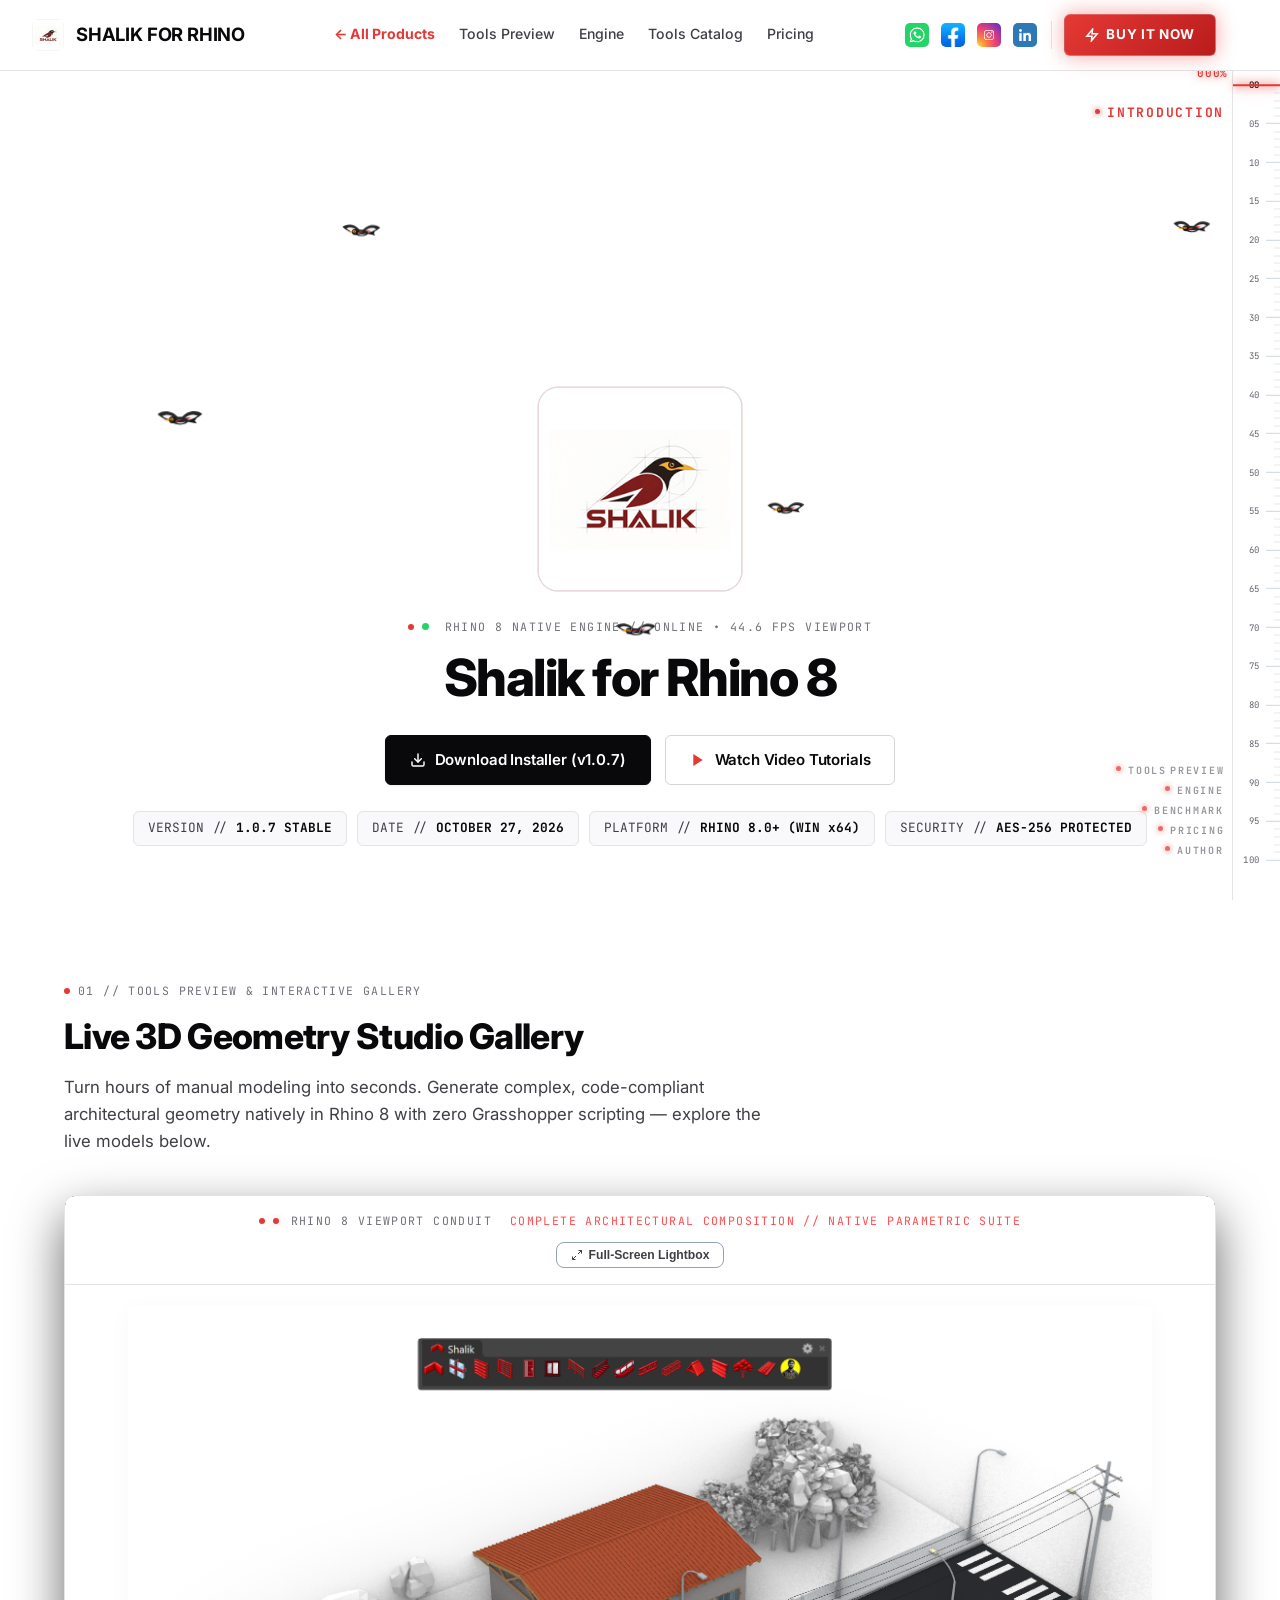
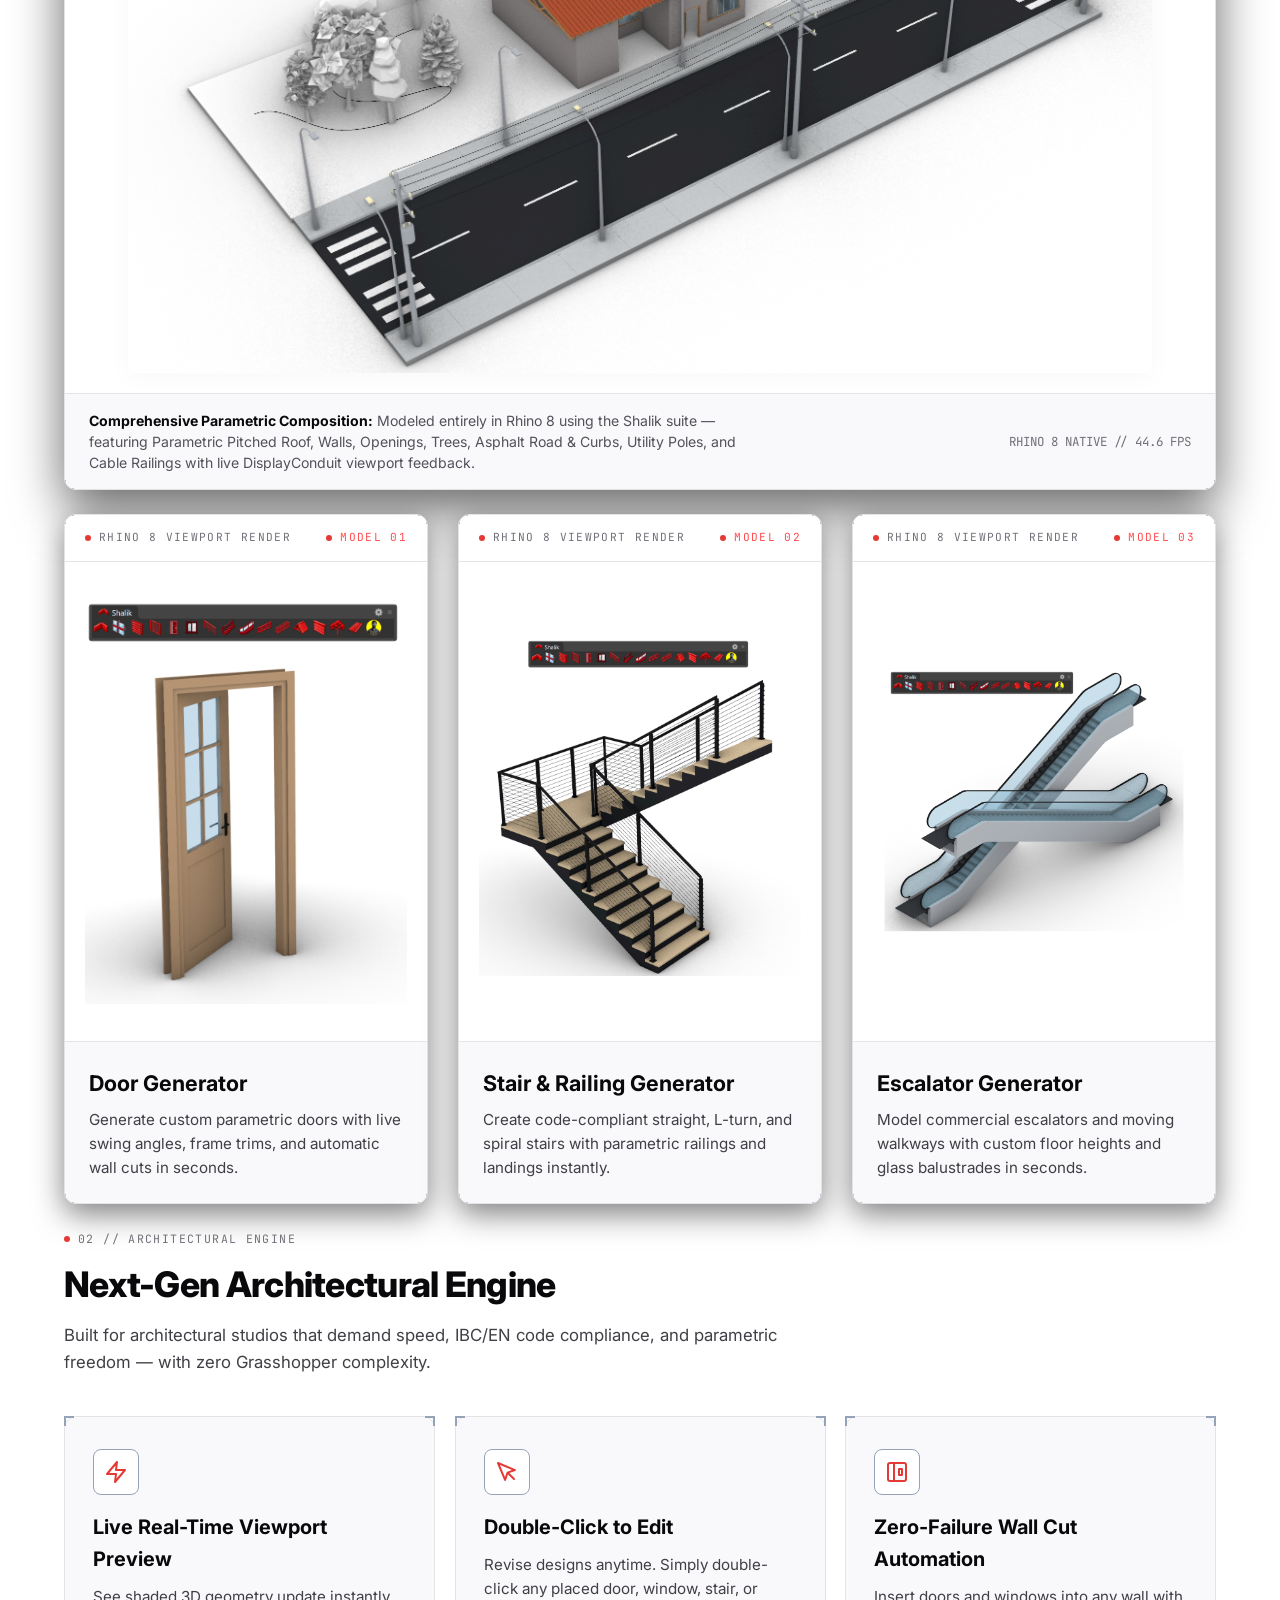
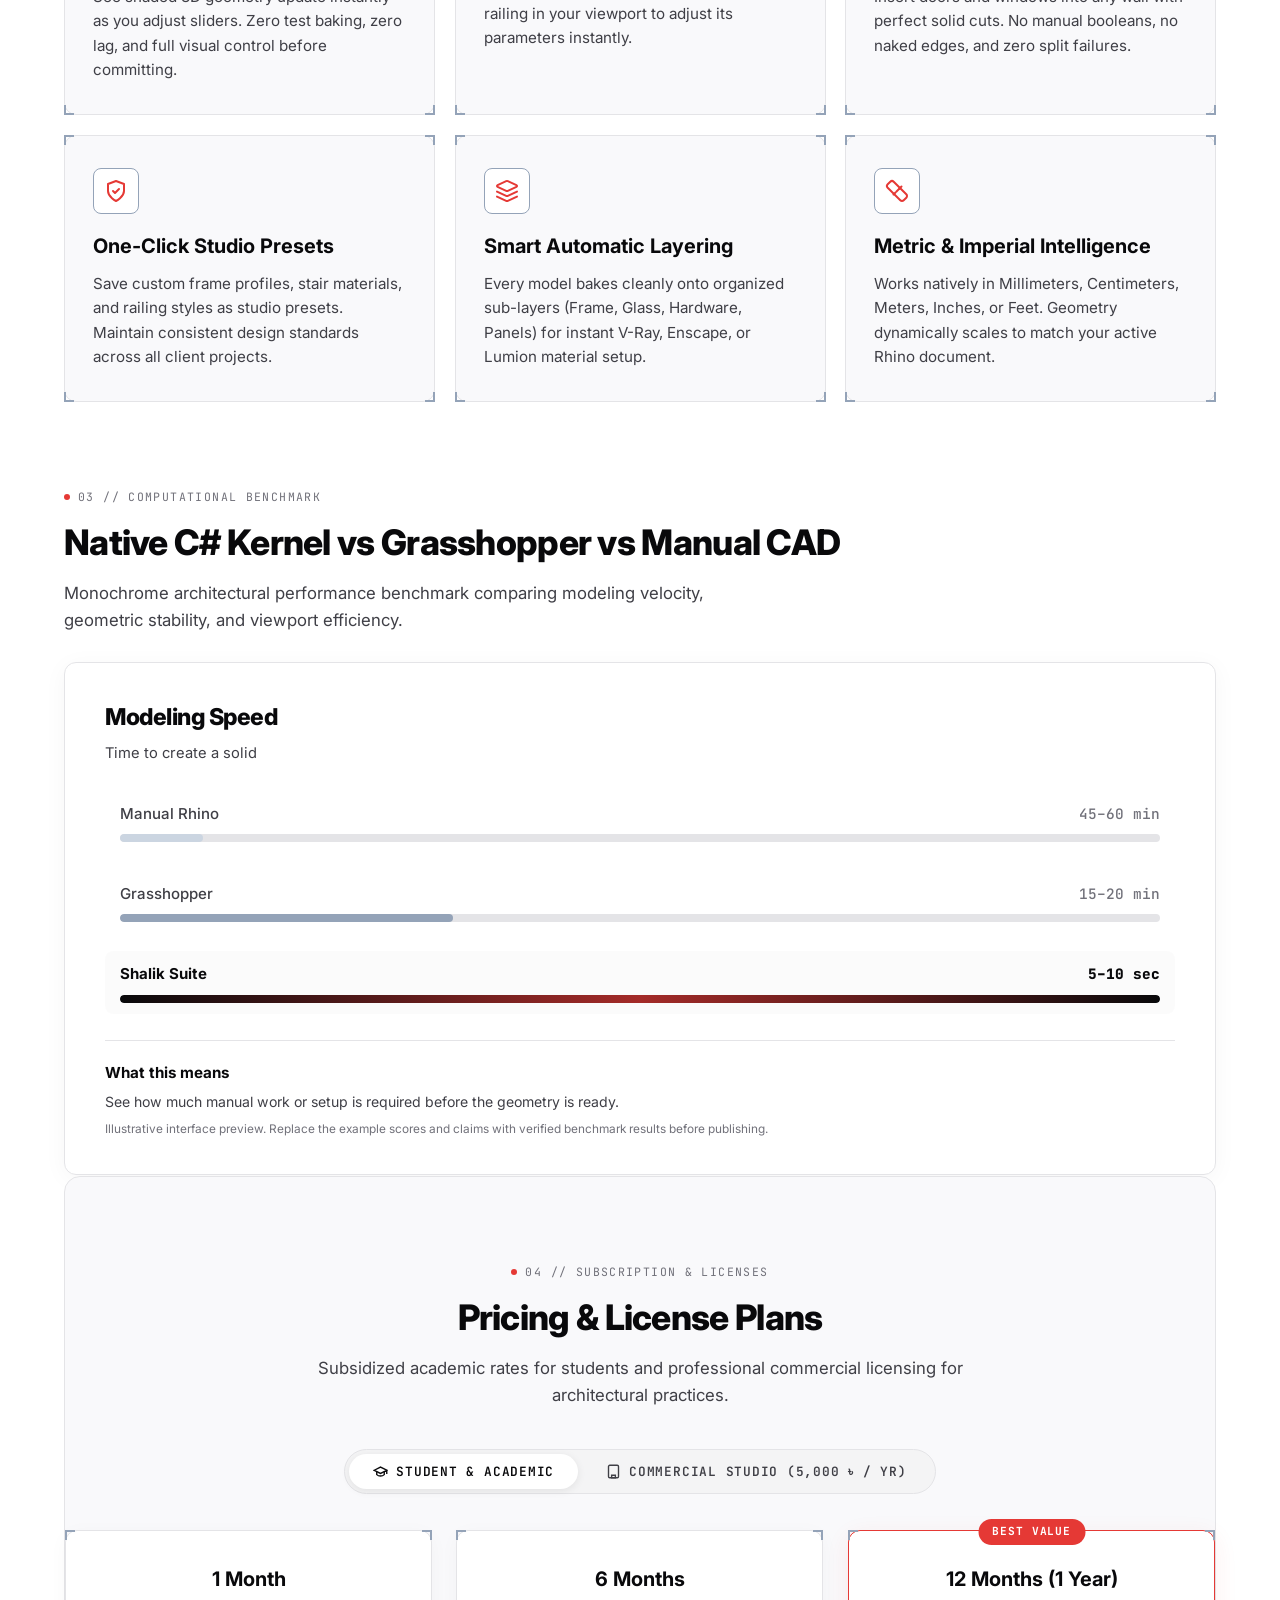
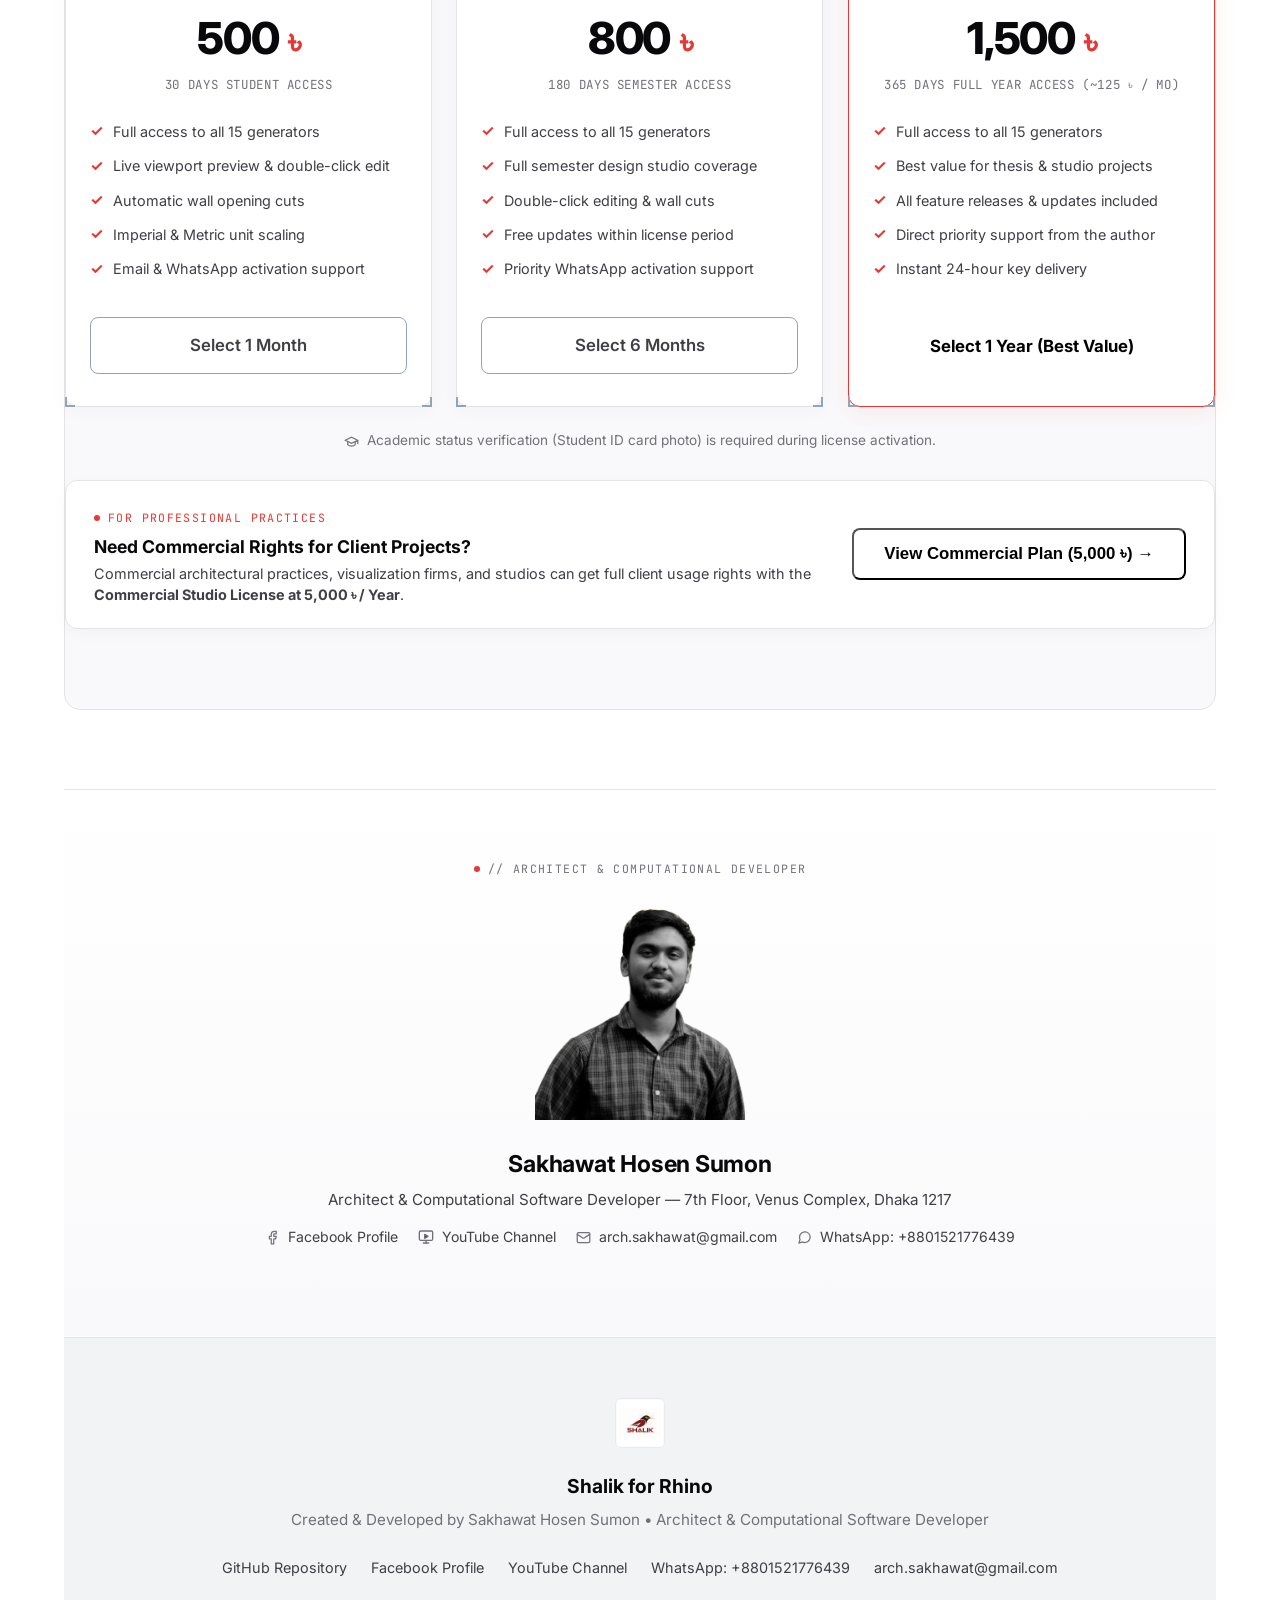
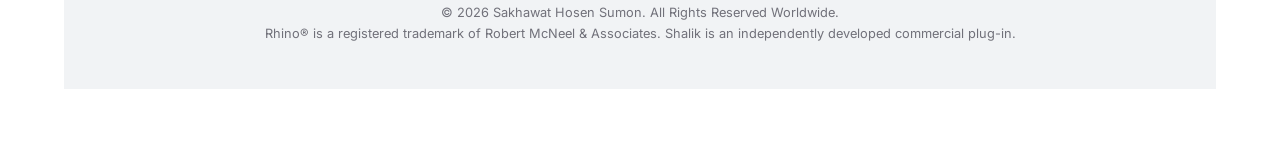
==== docs/index.html @ 77e9ffe1 "Keep 3 individual render cards below main showcase photo" ====
<!DOCTYPE html>
<html lang="en">
<head>
<style>
/* Custom Text Selection Highlight (Vibrant Orange #ff8400 with Crisp Black Text) */
::selection { background: #ff8400; background-color: #ff8400; color: #000000; }
::-moz-selection { background: #ff8400; background-color: #ff8400; color: #000000; }
*::selection { background: #ff8400; background-color: #ff8400; color: #000000; }
*::-moz-selection { background: #ff8400; background-color: #ff8400; color: #000000; }
html::selection, body::selection, div::selection, span::selection, p::selection,
h1::selection, h2::selection, h3::selection, h4::selection, h5::selection, h6::selection,
a::selection, b::selection, strong::selection, i::selection, em::selection,
li::selection, code::selection, pre::selection, input::selection, textarea::selection {
    background: #ff8400; background-color: #ff8400; color: #000000;
}
html::-moz-selection, body::-moz-selection, div::-moz-selection, span::-moz-selection, p::-moz-selection,
h1::-moz-selection, h2::-moz-selection, h3::-moz-selection, h4::-moz-selection, h5::-moz-selection, h6::-moz-selection,
a::-moz-selection, b::-moz-selection, strong::-moz-selection, i::-moz-selection, em::-moz-selection,
li::-moz-selection, code::-moz-selection, pre::-moz-selection, input::-moz-selection, textarea::-moz-selection {
    background: #ff8400; background-color: #ff8400; color: #000000;
}
</style>
    <meta charset="UTF-8">
    <meta name="viewport" content="width=device-width, initial-scale=1.0">
    
    <title>Shalik for Rhino 8 &mdash; Parametric Architectural Modeling Suite & BIM Tools</title>
    
    <!-- Canonical Script Redirect for Trailing Slash -->
    <script>
        if (location.pathname === "/SHALIK-For-Rhino") {
            location.replace("/SHALIK-For-Rhino/");
        }
    </script>

    <!-- SEO Meta Tags -->
    <meta name="title" content="Shalik for Rhino 8 &mdash; Parametric Architectural Modeling Suite & BIM Tools">
    <meta name="description" content="Download Shalik for Rhino 8: High-performance parametric architectural suite by Architect Sakhawat Hosen Sumon. Create parametric doors, windows, stairs, railings, walls, curtain walls, and space trusses in Rhinoceros 8 with live viewport preview, double-click editing, and auto wall cuts.">
    <meta name="keywords" content="Shalik, Rhino 8, Rhino 8 plugin, Rhino architecture, Rhino door generator, Rhino window generator, Rhino stair generator, Rhino railing generator, Rhino parametric wall, Rhino curtain wall, Rhino space truss, Rhinoceros 8 BIM, architectural modeling, Sakhawat Hosen Sumon, Rhino parametric architecture tools, Grasshopper alternative, architectural software">
    <meta name="author" content="Sakhawat Hosen Sumon">
    <meta name="robots" content="index, follow, max-snippet:-1, max-image-preview:large, max-video-preview:-1">
    <link rel="canonical" href="https://arch-sakhawat.github.io/SHALIK-For-Rhino/">

    <!-- Open Graph / Facebook -->
    <meta property="og:type" content="website">
    <meta property="og:url" content="https://arch-sakhawat.github.io/SHALIK-For-Rhino/">
    <meta property="og:title" content="Shalik for Rhino 8 &mdash; Parametric Architectural Suite & BIM Generator">
    <meta property="og:description" content="Generate parametric doors, windows, stairs, railings, and structural frames in Rhino 8 in seconds with real-time viewport feedback. Created by Sakhawat Hosen Sumon.">
    <meta property="og:image" content="https://arch-sakhawat.github.io/SHALIK-For-Rhino/assets/icon.png">

    <!-- Twitter Card -->
    <meta name="twitter:card" content="summary_large_image">
    <meta name="twitter:url" content="https://arch-sakhawat.github.io/SHALIK-For-Rhino/">
    <meta name="twitter:title" content="Shalik for Rhino 8 &mdash; Parametric Architecture Generator">
    <meta name="twitter:description" content="Parametric Architectural Modeling Suite for McNeel Rhinoceros 8. Interactive live preview, IBC/EN code compliance, and instant wall cuts.">
    <meta name="twitter:image" content="https://arch-sakhawat.github.io/SHALIK-For-Rhino/assets/icon.png">

    <link rel="icon" type="image/x-icon" href="assets/setup.ico">

    <!-- Google Fonts: Inter & JetBrains Mono -->
    <link rel="preconnect" href="https://fonts.googleapis.com">
    <link rel="preconnect" href="https://fonts.gstatic.com" crossorigin>
    <link href="https://fonts.googleapis.com/css2?family=Inter:wght@300;400;500;600;700;800&family=JetBrains+Mono:wght@400;500;600&display=swap" rel="stylesheet">

    <!-- Schema.org JSON-LD Structured Data for Google Rich Snippets -->
    <script type="application/ld+json">
    {
      "@context": "https://schema.org",
      "@type": "SoftwareApplication",
      "name": "Shalik for Rhino 8",
      "operatingSystem": "Windows 10, Windows 11 (64-bit)",
      "applicationCategory": "DesignApplication",
      "applicationSubCategory": "CAD Architectural 3D Modeling Plug-in",
      "softwareVersion": "1.0.7",
      "datePublished": "2026-10-27",
      "downloadUrl": "https://github.com/arch-sakhawat/SHALIK-For-Rhino/raw/main/Shalik-1.0.7-Setup.exe",
      "fileSize": "36.4MB",
      "author": {
        "@type": "Person",
        "name": "Sakhawat Hosen Sumon",
        "jobTitle": "Architect & Computational Software Developer",
        "email": "arch.sakhawat@gmail.com",
        "url": "https://www.facebook.com/sakhawat.sumon2"
      },
      "description": "Professional parametric architectural modeling suite built natively for McNeel Rhinoceros 8. Generates doors, windows, stairs, railings, curtain walls, and space trusses with live viewport display conduit previews and double-click editing.",
      "offers": {
        "@type": "AggregateOffer",
        "priceCurrency": "BDT",
        "lowPrice": "500",
        "highPrice": "1500",
        "offerCount": "3"
      }
    }
    </script>

    <!-- Shared External Obsidian Stylesheet (Cache-Busted) -->
    <link rel="stylesheet" href="assets/style.css?v=20261027-showcase-single-1793044704473">
    <style>
        /* Permanently remove "Move mouse to inspect" floating pill */
        .zoom-indicator-pill {
            display: none !important;
            visibility: hidden !important;
            opacity: 0 !important;
            pointer-events: none !important;
        }
        /* Hide default browser scrollbar completely - only custom ArtCraft ruler HUD acts as sidebar */
        html {
            overflow-y: scroll !important;
            scrollbar-width: none !important;
            -ms-overflow-style: none !important;
        }
        html::-webkit-scrollbar,
        body::-webkit-scrollbar {
            display: none !important;
            width: 0 !important;
            height: 0 !important;
            background: transparent !important;
        }
        body {
            scrollbar-width: none !important;
            -ms-overflow-style: none !important;
        }
        /* Force-disable any background grid or pseudo-element overlays */
        body::before, body::after, html::before, html::after {
            display: none !important;
            content: none !important;
            background: none !important;
            background-image: none !important;
        }
        body, html {
            background-color: #ffffff !important;
            background-image: none !important;
        }
        /* Remove divider line under hero section */
        header.hero-section {
            border-bottom: none !important;
        }
        /* Remove shadow from under the logo & resize logo per specification */
        .shalik-brand-logo {
            filter: none !important;
            box-shadow: none !important;
            margin: 0 auto 18px !important;
            width: clamp(160px, 20vw, 210px) !important;
            height: auto !important;
            display: block !important;
        }
        /* Ensure Ruler & Kinetic Navigation HUD sits clear below sticky navbar */
        nav.site-nav {
            padding: 14px 64px 14px 32px !important;
        }
        .ruler-ticks-track {
            top: 85px !important;
            bottom: 40px !important;
        }
        .ruler-kinetic-stage {
            top: 85px !important;
            bottom: 40px !important;
            right: 48px !important;
            width: 170px !important;
        }
        /* Ensure Slider Tabs & Caption Text have sharp, clear contrast */
        .slider-tab-btn {
            background: #ffffff !important;
            color: #52525b !important;
            border: 1px solid #e4e4e7 !important;
            font-weight: 600 !important;
        }
        .slider-tab-btn:hover {
            color: #09090b !important;
            border-color: #09090b !important;
            background: #f4f4f5 !important;
        }
        .slider-tab-btn.active {
            color: #e53935 !important;
            background: rgba(229, 57, 53, 0.08) !important;
            border-color: #e53935 !important;
            font-weight: 700 !important;
            box-shadow: 0 0 10px rgba(229, 57, 53, 0.18) !important;
        }
        .slider-caption-text {
            color: #52525b !important;
        }
        .slider-caption-text b {
            color: #09090b !important;
            font-weight: 700 !important;
        }
        .slider-btn-nav {
            background: #ffffff !important;
            border: 1px solid #d4d4d8 !important;
            color: #09090b !important;
            font-weight: 600 !important;
        }
        .slider-btn-nav:hover {
            border-color: #09090b !important;
            background: #09090b !important;
            color: #ffffff !important;
        }
        .matrix-tab-btn.active {
            color: #e53935 !important;
            background: rgba(229, 57, 53, 0.08) !important;
            border-color: #e53935 !important;
            font-weight: 700 !important;
        }
        /* Desktop PC View: Open White Sky in Top, Content Shifted Down, Aligned From Bottom */
        @media (min-width: 769px) {
            header.hero-section {
                min-height: clamp(620px, calc(100vh - 65px), 920px) !important;
                display: flex !important;
                flex-direction: column !important;
                justify-content: flex-end !important;
                align-items: center !important;
                padding-top: 80px !important;
                padding-bottom: 60px !important;
                box-sizing: border-box !important;
            }
        }
        /* ArtCraft Elevation Section Navigation Items */
        .ruler-nav-item {
            position: absolute;
            right: 8px;
            top: 0;
            display: inline-flex;
            align-items: center;
            gap: 7px;
            justify-content: flex-end;
            cursor: pointer;
            pointer-events: auto;
            white-space: nowrap;
            user-select: none;
            font-family: var(--font-mono);
            text-transform: uppercase;
            letter-spacing: 0.11em;
            transform-origin: right center;
            will-change: transform, font-size, color, opacity;
            transition: color 0.18s ease, opacity 0.18s ease;
        }
        .ruler-item-dot {
            display: inline-block;
            width: 5px;
            height: 5px;
            border-radius: 50%;
            background: #e53935;
            opacity: 0;
            transform: scale(0);
            transition: transform 0.22s cubic-bezier(0.16, 1, 0.3, 1), opacity 0.2s ease;
            box-shadow: 0 0 6px #e53935;
            flex-shrink: 0;
        }
        .ruler-nav-item.is-active .ruler-item-dot {
            opacity: 1;
            transform: scale(1);
        }
        .ruler-item-label {
            display: inline-block;
        }
        .ruler-nav-item:hover {
            color: #e53935 !important;
            opacity: 1 !important;
            transform: translate3d(-3px, var(--cur-y, 0px), 0) !important;
        }
    </style>

</head>
<body>



<!-- Elevation Side Ruler Navigation HUD (ArtCraft Style) -->
<aside class="side-ruler-hud" id="side-ruler-hud" aria-label="Elevation Side Ruler Navigation">
    <div class="ruler-kinetic-stage" id="ruler-kinetic-stage"></div>
    <div class="ruler-rail" id="ruler-rail" title="Click or drag to scrub scroll position">
        <div class="ruler-needle-bar" id="ruler-needle-bar">
            <span class="ruler-needle-readout" id="ruler-needle-readout">000%</span>
        </div>
        <div class="ruler-ticks-track" id="ruler-ticks-track"></div>
    </div>
</aside>

<!-- Navigation Bar with Top-Right "BUY IT NOW" CTA Button -->
<nav class="site-nav">
    <a href="index.html" class="nav-brand">
        <img src="assets/icon.png" alt="Shalik Logo">
        <span>SHALIK FOR RHINO</span>
    </a>
    <div class="nav-links">
        <a href="https://arch-sakhawat.github.io/" style="color: var(--accent-red); font-weight: 700;">← All Products</a>
        <a href="#showcase">Tools Preview</a>
        <a href="#features">Engine</a>
        <a href="tools.html">Tools Catalog</a>
        <a href="#pricing">Pricing</a>
    </div>
    <div class="nav-actions">
        <div class="nav-social-group" title="Connect on Social Media">
            <a href="https://wa.me/8801521776439?text=Hello%20Sakhawat,%20I%20want%20to%20activate%20Shalik%20for%20Rhino%208." target="_blank" rel="noopener noreferrer" class="nav-social-btn" title="Chat on WhatsApp">
                <img src="assets/social-whatsapp.png" alt="WhatsApp">
            </a>
            <a href="https://www.facebook.com/sakhawat.sumon2" target="_blank" rel="noopener noreferrer" class="nav-social-btn" title="Facebook Profile">
                <img src="assets/social-facebook.png" alt="Facebook">
            </a>
            <a href="https://www.instagram.com/" target="_blank" rel="noopener noreferrer" class="nav-social-btn" title="Instagram">
                <img src="assets/social-instagram.png" alt="Instagram">
            </a>
            <a href="https://www.linkedin.com/" target="_blank" rel="noopener noreferrer" class="nav-social-btn" title="LinkedIn">
                <img src="assets/social-linkedin.png" alt="LinkedIn">
            </a>
        </div>
        <a href="buy.html" class="nav-btn-buy">
            <svg width="14" height="14" viewBox="0 0 24 24" fill="none" stroke="currentColor" stroke-width="2.5"><polygon points="13 2 3 14 12 14 11 22 21 10 12 10 13 2"></polygon></svg>
            <span>Buy It Now</span>
        </a>
    </div>
</nav>

<!-- Hero Section -->
<header class="hero-section" id="top">
    <!-- Flying Shalik Bird Sky Stage (Restricted to Hero Area) -->
    <div class="shalik-sky-stage" id="shalik-sky-stage"></div>
        
    <!-- Software Branding & Title -->
    <div>
        <img src="assets/icon.png" alt="Shalik Logo" class="shalik-brand-logo">
        <div class="hud-label" style="margin-bottom: 12px;"><span class="status-pulse-dot"></span>RHINO 8 NATIVE ENGINE // ONLINE &bull; 44.6 FPS VIEWPORT</div>
        <h1 class="hero-main-title">Shalik for Rhino 8</h1>
    </div>

    <div class="cta-container">
        <a href="https://github.com/arch-sakhawat/SHALIK-For-Rhino/raw/main/Shalik-1.0.7-Setup.exe" class="btn-hero-download" title="Download Shalik for Rhino 8 Installer">
            <svg class="ui-icon" width="16" height="16" viewBox="0 0 24 24" fill="none" stroke="currentColor" stroke-width="2.2" stroke-linecap="round" stroke-linejoin="round"><path d="M21 15v4a2 2 0 0 1-2 2H5a2 2 0 0 1-2-2v-4"></path><polyline points="7 10 12 15 17 10"></polyline><line x1="12" y1="15" x2="12" y2="3"></line></svg>
            <span>Download Installer (v1.0.7)</span>
        </a>
        <a href="https://www.youtube.com/@archsakhawat" target="_blank" rel="noopener noreferrer" class="btn-hero-tutorial" title="Watch Video Tutorials on YouTube">
            <svg class="ui-icon" width="16" height="16" viewBox="0 0 24 24" fill="currentColor"><polygon points="5 3 19 12 5 21 5 3"></polygon></svg>
            <span>Watch Video Tutorials</span>
        </a>
    </div>

    <div class="meta-strip">
        <span class="meta-pill">VERSION // <b>1.0.7 STABLE</b></span>
        <span class="meta-pill">DATE // <b>OCTOBER 27, 2026</b></span>
        <span class="meta-pill">PLATFORM // <b>RHINO 8.0+ (WIN x64)</b></span>
        <span class="meta-pill">SECURITY // <b>AES-256 PROTECTED</b></span>
    </div>

</header>

<!-- ========================================================================
     CONTINUOUS INFINITE MARQUEE TICKER (ArtCraft Signature Component)
     ======================================================================== -->



<div class="wrapper">

    <!-- ========================================================================
         SECTION 01: 3D Render Gallery (ArtCraft Style Studio View)
         ======================================================================== -->
        <!-- SECTION 01: TOOLS PREVIEW & INTERACTIVE GALLERY -->
        <!-- SECTION 01: TOOLS PREVIEW & INTERACTIVE GALLERY -->
    <section id="showcase" data-reveal>
        <div class="section-header">
            <div class="hud-label">01 // TOOLS PREVIEW &amp; INTERACTIVE GALLERY</div>
            <h2>Live 3D Geometry Studio Gallery</h2>
            <p>Turn hours of manual modeling into seconds. Generate complex, code-compliant architectural geometry natively in Rhino 8 with zero Grasshopper scripting &mdash; explore the live models below.</p>
        </div>

        <!-- Single Featured 3D Showcase Display (Comprehensive Scene) -->
        <div class="showcase-slider-wrapper" style="margin-bottom: 24px;">
            <span class="tick tick-tl"></span>
            <span class="tick tick-tr"></span>
            <span class="tick tick-bl"></span>
            <span class="tick tick-br"></span>

            <div class="slider-header-bar" style="display: flex; justify-content: space-between; align-items: center;">
                <div class="hud-label">
                    <span style="display:inline-block;width:6px;height:6px;border-radius:50%;background:var(--accent-crimson-bright);box-shadow:0 0 8px var(--accent-crimson-glow);margin-right:4px;"></span>
                    <span>RHINO 8 VIEWPORT CONDUIT</span>
                    <span style="color: var(--accent-red-bright); margin-left: 10px;">COMPLETE ARCHITECTURAL COMPOSITION // NATIVE PARAMETRIC SUITE</span>
                </div>
                <button type="button" class="btn-artcraft-outline" onclick="openLightbox('assets/demo/demo_suite_overview.png')" style="padding: 5px 14px; font-size: 0.76rem; display: inline-flex; align-items: center; gap: 6px; cursor: pointer;">
                    <svg width="12" height="12" viewBox="0 0 24 24" fill="none" stroke="currentColor" stroke-width="2"><path d="M15 3h6v6M9 21H3v-6M21 3l-7 7M3 21l7-7"></path></svg>
                    <span>Full-Screen Lightbox</span>
                </button>
            </div>

            <div class="slider-viewport" style="background: #ffffff; padding: 20px 24px; display: flex; align-items: center; justify-content: center; min-height: 520px;">
                <img src="assets/demo/demo_suite_overview.png" alt="Shalik for Rhino 8 Comprehensive Parametric Architectural Suite" class="showcase-featured-img" style="max-width: 100%; height: auto; max-height: 680px; object-fit: contain; border-radius: 8px; cursor: zoom-in; box-shadow: 0 4px 24px rgba(0,0,0,0.03);" onclick="openLightbox(this.src)" title="Click to enlarge in full-screen Lightbox">
            </div>

            <div class="slider-footer-bar" style="display: flex; justify-content: space-between; align-items: center; flex-wrap: wrap; gap: 12px;">
                <div class="slider-caption-text" style="font-size: 0.88rem; color: var(--ink-secondary); line-height: 1.5; flex: 1; min-width: 280px;">
                    <b>Comprehensive Parametric Composition:</b> Modeled entirely in Rhino 8 using the Shalik suite &mdash; featuring Parametric Pitched Roof, Walls, Openings, Trees, Asphalt Road &amp; Curbs, Utility Poles, and Cable Railings with live DisplayConduit viewport feedback.
                </div>
                <div style="font-family: var(--font-mono); font-size: 0.78rem; color: var(--ink-faint); white-space: nowrap;">
                    RHINO 8 NATIVE // 44.6 FPS
                </div>
            </div>

        </div>

        <!-- 3-Column Visual Showcase Cards Grid for Direct Reference -->
        <div class="showcase-grid" style="grid-template-columns: repeat(auto-fit, minmax(340px, 1fr)); margin-bottom: 20px;">
            
            <!-- Card 1: Glazed Door -->
            <article class="showcase-card interactive-tilt" data-reveal>
                <span class="tick tick-tl"></span>
                <span class="tick tick-tr"></span>
                <span class="tick tick-bl"></span>
                <span class="tick tick-br"></span>
                <div class="showcase-header">
                    <span class="hud-label">RHINO 8 VIEWPORT RENDER</span>
                    <span class="hud-label" style="color: var(--accent-red-bright);">MODEL 01</span>
                </div>
                <div class="showcase-canvas-wrap zoom-magnifier-viewport">
                    <img src="assets/demo/demo_door_glass.png?v=original" alt="6-Lite Glazed Parametric Door" loading="eager" onclick="openLightbox(this.src)" style="cursor: zoom-in;">
                </div>
                <div class="showcase-footer">
                    <h3>Door Generator</h3>
                    <p>Generate custom parametric doors with live swing angles, frame trims, and automatic wall cuts in seconds.</p>
                </div>
            </article>

            <!-- Card 2: Stair with Cable Railing -->
            <article class="showcase-card interactive-tilt" data-reveal>
                <span class="tick tick-tl"></span>
                <span class="tick tick-tr"></span>
                <span class="tick tick-bl"></span>
                <span class="tick tick-br"></span>
                <div class="showcase-header">
                    <span class="hud-label">RHINO 8 VIEWPORT RENDER</span>
                    <span class="hud-label" style="color: var(--accent-red-bright);">MODEL 02</span>
                </div>
                <div class="showcase-canvas-wrap zoom-magnifier-viewport">
                    <img src="assets/demo/demo_stair_cable_railing.png?v=original" alt="Parametric Quarter-Turn Stair with Horizontal Cable Railing" loading="eager" onclick="openLightbox(this.src)" style="cursor: zoom-in;">
                </div>
                <div class="showcase-footer">
                    <h3>Stair &amp; Railing Generator</h3>
                    <p>Create code-compliant straight, L-turn, and spiral stairs with parametric railings and landings instantly.</p>
                </div>
            </article>

            <!-- Card 3: Commercial Escalator Suite -->
            <article class="showcase-card interactive-tilt" data-reveal>
                <span class="tick tick-tl"></span>
                <span class="tick tick-tr"></span>
                <span class="tick tick-bl"></span>
                <span class="tick tick-br"></span>
                <div class="showcase-header">
                    <span class="hud-label">RHINO 8 VIEWPORT RENDER</span>
                    <span class="hud-label" style="color: var(--accent-red-bright);">MODEL 03</span>
                </div>
                <div class="showcase-canvas-wrap zoom-magnifier-viewport">
                    <img src="assets/demo/demo_escalator.png?v=original" alt="Commercial Crisscross Escalator Suite" loading="eager" onclick="openLightbox(this.src)" style="cursor: zoom-in;">
                </div>
                <div class="showcase-footer">
                    <h3>Escalator Generator</h3>
                    <p>Model commercial escalators and moving walkways with custom floor heights and glass balustrades in seconds.</p>
                </div>
            </article>

        </div>
    </section>

    <!-- ========================================================================
         SECTION 02: Core Engine Capabilities (Bento Grid)
         ======================================================================== -->
    <section id="features" data-reveal>
        <div class="section-header">
            <div class="hud-label">02 // ARCHITECTURAL ENGINE</div>
            <h2>Next-Gen Architectural Engine</h2>
            <p>Built for architectural studios that demand speed, IBC/EN code compliance, and parametric freedom &mdash; with zero Grasshopper complexity.</p>
        </div>

        <div class="bento-grid">
            <div class="bento-cell interactive-tilt" data-reveal><span class="tick tick-tl"></span><span class="tick tick-tr"></span><span class="tick tick-bl"></span><span class="tick tick-br"></span>
                <div class="bento-icon-frame"><svg width="24" height="24" viewBox="0 0 24 24" fill="none" stroke="currentColor" stroke-width="2" stroke-linecap="round" stroke-linejoin="round"><polygon points="13 2 3 14 12 14 11 22 21 10 12 10 13 2"></polygon></svg></div>
                <h3>Live Real-Time Viewport Preview</h3>
                <p>See shaded 3D geometry update instantly as you adjust sliders. Zero test baking, zero lag, and full visual control before committing.</p>
            </div>
            <div class="bento-cell interactive-tilt" data-reveal><span class="tick tick-tl"></span><span class="tick tick-tr"></span><span class="tick tick-bl"></span><span class="tick tick-br"></span>
                <div class="bento-icon-frame"><svg width="24" height="24" viewBox="0 0 24 24" fill="none" stroke="currentColor" stroke-width="2" stroke-linecap="round" stroke-linejoin="round"><path d="m3 3 7.07 16.97 2.51-7.39 7.39-2.51L3 3z"></path><path d="m13 13 6 6"></path></svg></div>
                <h3>Double-Click to Edit</h3>
                <p>Revise designs anytime. Simply double-click any placed door, window, stair, or railing in your viewport to adjust its parameters instantly.</p>
            </div>
            <div class="bento-cell interactive-tilt" data-reveal><span class="tick tick-tl"></span><span class="tick tick-tr"></span><span class="tick tick-bl"></span><span class="tick tick-br"></span>
                <div class="bento-icon-frame"><svg width="24" height="24" viewBox="0 0 24 24" fill="none" stroke="currentColor" stroke-width="2" stroke-linecap="round" stroke-linejoin="round"><rect x="3" y="3" width="18" height="18" rx="2"></rect><line x1="9" y1="3" x2="9" y2="21"></line><path d="M14 9h3v6h-3z"></path></svg></div>
                <h3>Zero-Failure Wall Cut Automation</h3>
                <p>Insert doors and windows into any wall with perfect solid cuts. No manual booleans, no naked edges, and zero split failures.</p>
            </div>
            <div class="bento-cell interactive-tilt" data-reveal><span class="tick tick-tl"></span><span class="tick tick-tr"></span><span class="tick tick-bl"></span><span class="tick tick-br"></span>
                <div class="bento-icon-frame"><svg width="24" height="24" viewBox="0 0 24 24" fill="none" stroke="currentColor" stroke-width="2" stroke-linecap="round" stroke-linejoin="round"><path d="M12 22s8-4 8-10V5l-8-3-8 3v7c0 6 8 10 8 10z"></path><polyline points="9 12 11 14 15 10"></polyline></svg></div>
                <h3>One-Click Studio Presets</h3>
                <p>Save custom frame profiles, stair materials, and railing styles as studio presets. Maintain consistent design standards across all client projects.</p>
            </div>
            <div class="bento-cell interactive-tilt" data-reveal><span class="tick tick-tl"></span><span class="tick tick-tr"></span><span class="tick tick-bl"></span><span class="tick tick-br"></span>
                <div class="bento-icon-frame"><svg width="24" height="24" viewBox="0 0 24 24" fill="none" stroke="currentColor" stroke-width="2" stroke-linecap="round" stroke-linejoin="round"><path d="m12.83 2.18a2 2 0 0 0-1.66 0L2.6 6.08a1 1 0 0 0 0 1.83l8.58 3.91a2 2 0 0 0 1.66 0l8.58-3.9a1 1 0 0 0 0-1.83Z"></path><path d="m22 17.65-9.17 4.16a2 2 0 0 1-1.66 0L2 17.65"></path><path d="m22 12.65-9.17 4.16a2 2 0 0 1-1.66 0L2 12.65"></path></svg></div>
                <h3>Smart Automatic Layering</h3>
                <p>Every model bakes cleanly onto organized sub-layers (Frame, Glass, Hardware, Panels) for instant V-Ray, Enscape, or Lumion material setup.</p>
            </div>
            <div class="bento-cell interactive-tilt" data-reveal><span class="tick tick-tl"></span><span class="tick tick-tr"></span><span class="tick tick-bl"></span><span class="tick tick-br"></span>
                <div class="bento-icon-frame"><svg width="24" height="24" viewBox="0 0 24 24" fill="none" stroke="currentColor" stroke-width="2" stroke-linecap="round" stroke-linejoin="round"><path d="M21.3 15.3a2.4 2.4 0 0 1 0 3.4l-2.6 2.6a2.4 2.4 0 0 1-3.4 0L2.7 8.7a2.41 2.41 0 0 1 0-3.4l2.6-2.6a2.41 2.41 0 0 1 3.4 0Z"></path><line x1="14.5" y1="9.5" x2="16.5" y2="7.5"></line><line x1="11.5" y1="12.5" x2="14.5" y2="9.5"></line><line x1="8.5" y1="15.5" x2="10.5" y2="13.5"></line></svg></div>
                <h3>Metric &amp; Imperial Intelligence</h3>
                <p>Works natively in Millimeters, Centimeters, Meters, Inches, or Feet. Geometry dynamically scales to match your active Rhino document.</p>
            </div>
        </div>

        
        <!-- Simple B&W Architectural Computational Infograph (100% Faithful to Reference) -->
        <div class="ref-benchmark-wrap" data-reveal id="benchmark-section">
            <div class="section-header">
                <div class="hud-label">03 // COMPUTATIONAL BENCHMARK</div>
                <h2>Native C# Kernel vs Grasshopper vs Manual CAD</h2>
                <p>Monochrome architectural performance benchmark comparing modeling velocity, geometric stability, and viewport efficiency.</p>
            </div>

            <!-- Reference Card Architecture (Obsidian Dark Theme) -->
            <div class="ref-benchmark-card">
                <div class="ref-bench-header">
                    <h3 class="ref-bench-title">Modeling Speed</h3>
                    <p class="ref-bench-subtitle">Time to create a solid</p>
                </div>

                <div class="ref-bench-rows">
                    <!-- Option 1: Manual Rhino (Lowest Superiority -> scale(1.02)) -->
                    <div class="ref-bench-row tier-low" title="Manual Rhino 3D: 45–60 min">
                        <div class="ref-bench-labels">
                            <span class="ref-bench-name">Manual Rhino</span>
                            <span class="ref-bench-val">45–60 min</span>
                        </div>
                        <div class="ref-bench-track">
                            <div class="ref-bench-fill fill-manual" data-target="8%" style="width: 0%;"></div>
                        </div>
                    </div>

                    <!-- Option 2: Grasshopper (Mid Superiority -> scale(1.045)) -->
                    <div class="ref-bench-row tier-mid" title="Grasshopper: 15–20 min">
                        <div class="ref-bench-labels">
                            <span class="ref-bench-name">Grasshopper</span>
                            <span class="ref-bench-val">15–20 min</span>
                        </div>
                        <div class="ref-bench-track">
                            <div class="ref-bench-fill fill-gh" data-target="32%" style="width: 0%;"></div>
                        </div>
                    </div>

                    <!-- Option 3: Shalik Suite (Maximum Superiority -> scale(1.075)) -->
                    <div class="ref-bench-row tier-high" title="Shalik Suite: 5–10 sec">
                        <div class="ref-bench-labels">
                            <span class="ref-bench-name highlight">Shalik Suite</span>
                            <span class="ref-bench-val highlight">5–10 sec</span>
                        </div>
                        <div class="ref-bench-track">
                            <div class="ref-bench-fill fill-shalik" data-target="100%" style="width: 0%;"></div>
                        </div>
                    </div>
                </div>

                <!-- Reference Takeaway Block -->
                <div class="ref-bench-takeaway">
                    <div class="ref-bench-takeaway-head">What this means</div>
                    <p class="ref-bench-takeaway-desc">See how much manual work or setup is required before the geometry is ready.</p>
                    <p class="ref-bench-takeaway-note">Illustrative interface preview. Replace the example scores and claims with verified benchmark results before publishing.</p>
                </div>
            </div>
        </div>
    </section>
<section class="pricing-deck" id="pricing" data-reveal>
        <div class="section-header center">
            <div class="hud-label">04 // SUBSCRIPTION &amp; LICENSES</div>
            <h2>Pricing &amp; License Plans</h2>
            <p>Subsidized academic rates for students and professional commercial licensing for architectural practices.</p>
        </div>

        <!-- Minimal Audience Switcher -->
        <div class="pricing-audience-switcher" role="tablist">
            <button type="button" class="pricing-switch-btn active" data-tab="student" onclick="setPricingTab('student')">
                <svg width="15" height="15" viewBox="0 0 24 24" fill="none" stroke="currentColor" stroke-width="2.2"><path d="M22 10v6M2 10l10-5 10 5-10 5z"></path><path d="M6 12v5c3 3 9 3 12 0v-5"></path></svg>
                <span>Student &amp; Academic</span>
            </button>
            <button type="button" class="pricing-switch-btn" data-tab="commercial" onclick="setPricingTab('commercial')">
                <svg width="15" height="15" viewBox="0 0 24 24" fill="none" stroke="currentColor" stroke-width="2.2"><rect x="4" y="2" width="16" height="20" rx="2"></rect><line x1="9" y1="6" x2="9" y2="6.01"></line><line x1="15" y1="6" x2="15" y2="6.01"></line><line x1="9" y1="10" x2="9" y2="10.01"></line><line x1="15" y1="10" x2="15" y2="10.01"></line><line x1="9" y1="14" x2="9" y2="14.01"></line><line x1="15" y1="14" x2="15" y2="14.01"></line><path d="M9 18h6v4H9z"></path></svg>
                <span>Commercial Studio (5,000 &#2547; / Yr)</span>
            </button>
        </div>

        <!-- VIEW 1: STUDENT & ACADEMIC -->
        <div id="pricing-view-student">
            <div class="tier-cards-grid">
                
                <!-- 1 Month -->
                <div class="tier-card interactive-tilt" data-reveal>
                    <span class="tick tick-tl"></span><span class="tick tick-tr"></span><span class="tick tick-bl"></span><span class="tick tick-br"></span>
                    <h4>1 Month</h4>
                    <div class="tier-price-amount">500 <span class="tier-currency">&#2547;</span></div>
                    <div class="tier-period">30 DAYS STUDENT ACCESS</div>
                    <ul class="tier-features">
                        <li>Full access to all 15 generators</li>
                        <li>Live viewport preview &amp; double-click edit</li>
                        <li>Automatic wall opening cuts</li>
                        <li>Imperial &amp; Metric unit scaling</li>
                        <li>Email &amp; WhatsApp activation support</li>
                    </ul>
                    <a href="buy.html?plan=1month" class="btn-artcraft-outline" style="width: 100%; justify-content: center;">Select 1 Month</a>
                </div>

                <!-- 6 Months -->
                <div class="tier-card interactive-tilt" data-reveal>
                    <span class="tick tick-tl"></span><span class="tick tick-tr"></span><span class="tick tick-bl"></span><span class="tick tick-br"></span>
                    <h4>6 Months</h4>
                    <div class="tier-price-amount">800 <span class="tier-currency">&#2547;</span></div>
                    <div class="tier-period">180 DAYS SEMESTER ACCESS</div>
                    <ul class="tier-features">
                        <li>Full access to all 15 generators</li>
                        <li>Full semester design studio coverage</li>
                        <li>Double-click editing &amp; wall cuts</li>
                        <li>Free updates within license period</li>
                        <li>Priority WhatsApp activation support</li>
                    </ul>
                    <a href="buy.html?plan=6months" class="btn-artcraft-outline" style="width: 100%; justify-content: center;">Select 6 Months</a>
                </div>

                <!-- 12 Months -->
                <div class="tier-card featured interactive-tilt" data-reveal>
                    <span class="tick tick-tl"></span><span class="tick tick-tr"></span><span class="tick tick-bl"></span><span class="tick tick-br"></span>
                    <span class="featured-tag">BEST VALUE</span>
                    <h4>12 Months (1 Year)</h4>
                    <div class="tier-price-amount">1,500 <span class="tier-currency">&#2547;</span></div>
                    <div class="tier-period">365 DAYS FULL YEAR ACCESS (~125 &#2547; / MO)</div>
                    <ul class="tier-features">
                        <li>Full access to all 15 generators</li>
                        <li>Best value for thesis &amp; studio projects</li>
                        <li>All feature releases &amp; updates included</li>
                        <li>Direct priority support from the author</li>
                        <li>Instant 24-hour key delivery</li>
                    </ul>
                    <a href="buy.html?plan=1year" class="btn-artcraft-solid" style="width: 100%; justify-content: center;">Select 1 Year (Best Value)</a>
                </div>

            </div>

            <div class="academic-minimal-notice">
                <svg width="15" height="15" viewBox="0 0 24 24" fill="none" stroke="currentColor" stroke-width="2"><path d="M22 10v6M2 10l10-5 10 5-10 5z"></path><path d="M6 12v5c3 3 9 3 12 0v-5"></path></svg>
                <span>Academic status verification (Student ID card photo) is required during license activation.</span>
            </div>

            <!-- Commercial Callout under student cards -->
            <div class="pricing-commercial-callout">
                <div>
                    <span class="hud-label" style="color: var(--accent-red);">FOR PROFESSIONAL PRACTICES</span>
                    <h4>Need Commercial Rights for Client Projects?</h4>
                    <p>Commercial architectural practices, visualization firms, and studios can get full client usage rights with the <b>Commercial Studio License at 5,000 &#2547; / Year</b>.</p>
                </div>
                <button type="button" class="btn-artcraft-solid" onclick="setPricingTab('commercial')" style="white-space: nowrap;">
                    View Commercial Plan (5,000 &#2547;) &rarr;
                </button>
            </div>
        </div>

        <!-- VIEW 2: COMMERCIAL STUDIO -->
        <div id="pricing-view-commercial" style="display: none;">
            <div class="commercial-tier-showcase">
                <div class="commercial-card-inner interactive-tilt" data-reveal>
                    <span class="tick tick-tl"></span><span class="tick tick-tr"></span><span class="tick tick-bl"></span><span class="tick tick-br"></span>
                    <div class="commercial-badge-bar">
                        <span class="featured-tag commercial">COMMERCIAL STUDIO EDITION</span>
                        <span class="hud-label" style="color: var(--accent-red-bright);">FULL CLIENT &amp; PRACTICE RIGHTS</span>
                    </div>
                    <div class="commercial-header-flex">
                        <div>
                            <h3>Commercial Studio License</h3>
                            <p>Built for architectural practices, visualization studios, and freelance professionals requiring unconstrained commercial usage rights and priority developer support.</p>
                        </div>
                        <div class="commercial-price-lockup">
                            <div class="tier-price-amount">5,000 <span class="tier-currency">&#2547;</span></div>
                            <div class="tier-period">365 DAYS FULL COMMERCIAL ACCESS (~416 &#2547; / MO)</div>
                        </div>
                    </div>
                    <div class="commercial-features-grid">
                        <div class="comm-feature-item">
                            <span class="comm-check">&check;</span>
                            <div>
                                <b>Full Commercial Usage Rights</b>
                                <p>Unrestricted use on all paid client commissions, design competitions, and constructed architectural projects.</p>
                            </div>
                        </div>
                        <div class="comm-feature-item">
                            <span class="comm-check">&check;</span>
                            <div>
                                <b>Complete 15-Tool Parametric Engine</b>
                                <p>Generate custom parametric Doors, Windows, Stairs, Railings, Louvers, Escalators, Curtain Walls, Roofs, and Trees in seconds.</p>
                            </div>
                        </div>
                        <div class="comm-feature-item">
                            <span class="comm-check">&check;</span>
                            <div>
                                <b>100% Watertight Solid Polysurfaces</b>
                                <p>Native C# Rhino kernel produces clean manifold geometry with automatic wall opening cuts, ready for Revit, IFC &amp; 3ds Max export.</p>
                            </div>
                        </div>
                        <div class="comm-feature-item">
                            <span class="comm-check">&check;</span>
                            <div>
                                <b>Double-Click Viewport Editing</b>
                                <p>Modify swing angles, tread depths, riser counts, and framing dimensions directly in the viewport anytime without remodeling.</p>
                            </div>
                        </div>
                        <div class="comm-feature-item">
                            <span class="comm-check">&check;</span>
                            <div>
                                <b>1 Full Year of Updates &amp; Feature Releases</b>
                                <p>Includes all upcoming v1.x feature releases, new parametric tool additions, and performance enhancements at no extra cost.</p>
                            </div>
                        </div>
                        <div class="comm-feature-item">
                            <span class="comm-check">&check;</span>
                            <div>
                                <b>Priority 1-on-1 Author Direct Support</b>
                                <p>Direct technical guidance and troubleshooting via dedicated WhatsApp and email channel directly from Architect Sakhawat.</p>
                            </div>
                        </div>
                    </div>
                    <div class="commercial-action-row">
                        <a href="buy.html?plan=commercial" class="btn-artcraft-solid" style="padding: 14px 34px; font-size: 0.95rem;">
                            Select Commercial License (5,000 &#2547; / Year)
                        </a>
                        <a href="https://wa.me/8801521776439?text=Hello%20Architect%20Sakhawat%2C%20I%20am%20interested%20in%20a%20Commercial%20Studio%20license%20for%20Shalik%20Rhino%208." class="btn-artcraft-outline" target="_blank" rel="noopener">
                            Inquire on WhatsApp (+8801521776439)
                        </a>
                    </div>
                    <div class="commercial-guarantee-note">
                        <span>&#9889; Fast 24-hour node-locked machine key delivery</span>
                        <span>&bull;</span>
                        <span>&#128196; Official commercial invoice / tax receipt provided</span>
                        <span>&bull;</span>
                        <span>&#128274; Valid for Rhino 8 on Windows</span>
                    </div>
                </div>

                <div class="academic-minimal-notice" style="margin-top: 24px;">
                    <span>Are you currently a university student?</span>
                    <button type="button" onclick="setPricingTab('student')" style="background:none; border:none; color: var(--accent-red); font-weight: 700; cursor: pointer; text-decoration: underline; font-size: 0.85rem;">
                        Switch to Subsidized Academic Pricing (from 500 &#2547;) &rarr;
                    </button>
                </div>
            </div>
        </div>
    </section>
    <!-- ========================================================================
         SECTION 05: bKash Payment & Instant Activation
         ======================================================================== -->
    
    <!-- ========================================================================
         SECTION 05: About the Author & Developer (Bottom of Home Page)
         ======================================================================== -->
    <section class="author-section-bottom" id="author" data-reveal style="display: flex; flex-direction: column; align-items: center; text-align: center;">
        <div class="hud-label" style="display: inline-flex; align-items: center; justify-content: center; margin: 0 auto 24px; text-align: center;">// ARCHITECT &amp; COMPUTATIONAL DEVELOPER</div>

        <!-- Author Profile Card (Pure reference layout: no background, no border on photo) -->
        <div class="author-card-hero">
            <div class="author-photo-wrapper">
                <img src="assets/author.png?v=20261026-center-align" alt="Sakhawat Hosen Sumon" class="author-photo">
            </div>
            <div class="author-name">Sakhawat Hosen Sumon</div>
            <div class="author-title">Architect &amp; Computational Software Developer &mdash; 7th Floor, Venus Complex, Dhaka 1217</div>
            
            <div class="author-links-bar">
                <a href="https://www.facebook.com/sakhawat.sumon2" target="_blank" rel="noopener">
                    <svg class="ui-icon" width="15" height="15" viewBox="0 0 24 24" fill="none" stroke="currentColor" stroke-width="2" stroke-linecap="round" stroke-linejoin="round"><path d="M18 2h-3a5 5 0 0 0-5 5v3H7v4h3v8h4v-8h3l1-4h-4V7a1 1 0 0 1 1-1h3z"></path></svg>
                    <span>Facebook Profile</span>
                </a>
                <a href="https://www.youtube.com/@archsakhawat" target="_blank" rel="noopener">
                    <svg class="ui-icon" width="16" height="16" viewBox="0 0 24 24" fill="none" stroke="currentColor" stroke-width="2" stroke-linecap="round" stroke-linejoin="round"><rect x="2" y="3" width="20" height="14" rx="2"></rect><polygon points="10 8 15 11 10 14 10 8" fill="currentColor"></polygon><line x1="8" y1="21" x2="16" y2="21"></line><line x1="12" y1="17" x2="12" y2="21"></line></svg>
                    <span>YouTube Channel</span>
                </a>
                <a href="mailto:arch.sakhawat@gmail.com">
                    <svg class="ui-icon" width="15" height="15" viewBox="0 0 24 24" fill="none" stroke="currentColor" stroke-width="2" stroke-linecap="round" stroke-linejoin="round"><rect x="2" y="4" width="20" height="16" rx="2"></rect><path d="m22 7-8.97 5.7a1.94 1.94 0 0 1-2.06 0L2 7"></path></svg>
                    <span>arch.sakhawat@gmail.com</span>
                </a>
                <a href="https://wa.me/8801521776439" target="_blank" rel="noopener">
                    <svg class="ui-icon" width="15" height="15" viewBox="0 0 24 24" fill="none" stroke="currentColor" stroke-width="2" stroke-linecap="round" stroke-linejoin="round"><path d="M21 11.5a8.38 8.38 0 0 1-.9 3.8 8.5 8.5 0 0 1-7.6 4.7 8.38 8.38 0 0 1-3.8-.9L3 21l1.9-5.7a8.38 8.38 0 0 1-.9-3.8 8.5 8.5 0 0 1 4.7-7.6 8.38 8.38 0 0 1 3.8-.9h.5a8.48 8.48 0 0 1 8 8v.5z"></path></svg>
                    <span>WhatsApp: +8801521776439</span>
                </a>
            </div>
        </div>
    </section>

    <footer class="site-footer">
        <img src="assets/icon.png" alt="Shalik for Rhino Logo" class="footer-logo">
        <h3 style="color: var(--ink-primary); font-size: 1.2rem; font-weight: 700; margin-bottom: 6px;">Shalik for Rhino</h3>
        <p style="font-size: 0.95rem;">Created &amp; Developed by Sakhawat Hosen Sumon &bull; Architect &amp; Computational Software Developer</p>
        
        <div class="footer-nav">
            <a href="https://github.com/arch-sakhawat/SHALIK-For-Rhino" target="_blank" rel="noopener">GitHub Repository</a>
            <a href="https://www.facebook.com/sakhawat.sumon2" target="_blank" rel="noopener">Facebook Profile</a>
            <a href="https://www.youtube.com/@archsakhawat" target="_blank" rel="noopener">YouTube Channel</a>
            <a href="https://wa.me/8801521776439" target="_blank" rel="noopener">WhatsApp: +8801521776439</a>
            <a href="mailto:arch.sakhawat@gmail.com">arch.sakhawat@gmail.com</a>
        </div>

        <p style="font-size: 0.8rem; margin-top: 15px; color: var(--ink-faint);">
            &copy; 2026 Sakhawat Hosen Sumon. All Rights Reserved Worldwide.<br>
            Rhino&reg; is a registered trademark of Robert McNeel &amp; Associates. Shalik is an independently developed commercial plug-in.
        </p>
    </footer>


<!-- Lightbox Fullscreen Modal -->
<div class="lightbox-modal" id="lightbox-modal" onclick="closeLightbox(event)">
    <button class="lightbox-close-btn" onclick="closeLightbox(event)">CLOSE [ESC]</button>
    <img id="lightbox-img" src="" alt="Zoomed Architectural Render">
</div>

<!-- ========================================================================
     Interactive Engine: Slider, Split Comparison, Reveal & Filter Scripts
     ======================================================================== -->
<script>
    // --- Slide State & Content ---
    var currentSlide = 0;
    var totalSlides = 4;
    var slideLabels = [
        "SLIDE 01 // PARAMETRIC DOOR GENERATOR",
        "SLIDE 02 // STAIR & RAILING GENERATOR",
        "SLIDE 03 // COMMERCIAL ESCALATOR GENERATOR",
        "SLIDE 04 // INTERACTIVE GEOMETRY COMPARISON"
    ];
    var slideCaptions = [
        "<b>Door Generator:</b> Generate custom parametric doors with live swing angles, frame trims, and automatic wall cuts in seconds.",
        "<b>Stair & Railing Generator:</b> Create code-compliant straight, L-turn, and spiral stairs with parametric railings and landings instantly.",
        "<b>Escalator Generator:</b> Model commercial escalators and moving walkways with custom floor heights and glass balustrades in seconds.",
        "<b>Interactive Split Slider:</b> Drag the center hairline divider to compare vertical circulation geometry variations between stair and escalator in real time."
    ];

    function switchSlide(index) {
        currentSlide = (index + totalSlides) % totalSlides;
        
        // Update slides
        for (var i = 0; i < totalSlides; i++) {
            var el = document.getElementById("slide-" + i);
            if (el) {
                if (i === currentSlide) {
                    el.classList.add("active");
                } else {
                    el.classList.remove("active");
                }
            }
        }
        
        // Update tab buttons
        var tabBtns = document.querySelectorAll(".slider-tab-btn");
        tabBtns.forEach(function(btn, idx) {
            if (idx === currentSlide) btn.classList.add("active");
            else btn.classList.remove("active");
        });

        // Update labels and counter
        document.getElementById("current-slide-label").innerText = slideLabels[currentSlide];
        document.getElementById("slider-caption").innerHTML = slideCaptions[currentSlide];
        document.getElementById("slider-counter").innerText = "0" + (currentSlide + 1) + " / 0" + totalSlides;
    }

    function nextSlide() { switchSlide(currentSlide + 1); }
    function prevSlide() { switchSlide(currentSlide - 1); }

    // Auto rotate slides every 7s unless user interacts
    var autoSlideTimer = setInterval(nextSlide, 7000);
    var sliderBox = document.querySelector(".showcase-slider-wrapper");
    if (sliderBox) {
        sliderBox.addEventListener("mouseenter", function() { clearInterval(autoSlideTimer); });
        sliderBox.addEventListener("mouseleave", function() { autoSlideTimer = setInterval(nextSlide, 7000); });
    }

    // --- Interactive Split-Screen Comparison Drag Logic ---
    (function initSplitSlider() {
        var container = document.getElementById("split-compare-box");
        var overlay = document.getElementById("split-overlay");
        var divider = document.getElementById("split-divider");
        if (!container || !overlay || !divider) return;

        var isDragging = false;

        function updateSplit(clientX) {
            var rect = container.getBoundingClientRect();
            var x = clientX - rect.left;
            var pct = Math.max(0, Math.min(100, (x / rect.width) * 100));
            overlay.style.clipPath = "inset(0 " + (100 - pct) + "% 0 0)";
            divider.style.left = pct + "%";
        }

        container.addEventListener("mousedown", function(e) {
            isDragging = true;
            updateSplit(e.clientX);
        });
        window.addEventListener("mousemove", function(e) {
            if (!isDragging) return;
            updateSplit(e.clientX);
        });
        window.addEventListener("mouseup", function() { isDragging = false; });

        // Touch support for mobile
        container.addEventListener("touchstart", function(e) {
            isDragging = true;
            if (e.touches && e.touches[0]) updateSplit(e.touches[0].clientX);
        }, { passive: true });
        window.addEventListener("touchmove", function(e) {
            if (!isDragging) return;
            if (e.touches && e.touches[0]) updateSplit(e.touches[0].clientX);
        }, { passive: true });
        window.addEventListener("touchend", function() { isDragging = false; });
    })();

    // --- Lightbox Modal ---
    function openLightbox(src) {
        var modal = document.getElementById("lightbox-modal");
        var img = document.getElementById("lightbox-img");
        if (!modal || !img) return;
        img.src = src;
        modal.classList.add("open");
        document.body.style.overflow = "hidden";
    }
    function closeLightbox(e) {
        var modal = document.getElementById("lightbox-modal");
        if (modal) {
            modal.classList.remove("open");
            document.body.style.overflow = "";
        }
    }
    window.addEventListener("keydown", function(e) {
        if (e.key === "Escape") closeLightbox();
    });

    // --- Scroll-Triggered Reveal Animations ---
    (function initScrollReveal() {
        if (!('IntersectionObserver' in window)) {
            document.querySelectorAll('[data-reveal]').forEach(function(el) {
                el.classList.add('is-revealed');
            });
            return;
        }

        var observer = new IntersectionObserver(function(entries) {
            entries.forEach(function(entry) {
                if (entry.isIntersecting) {
                    entry.target.classList.add('is-revealed');
                    observer.unobserve(entry.target);
                }
            });
        }, {
            threshold: 0.1,
            rootMargin: "0px 0px -50px 0px"
        });

        document.querySelectorAll('[data-reveal]').forEach(function(el, idx) {
            observer.observe(el);
        });
    })();

    // --- Tool Catalog Category Filter ---
    function filterTools(category, btn) {
        var buttons = document.querySelectorAll('.filter-chip-btn');
        buttons.forEach(function(b) { b.classList.remove('active'); });
        if (btn) btn.classList.add('active');

        var cards = document.querySelectorAll('.tool-row-card');
        cards.forEach(function(card) {
            var cat = card.getAttribute('data-category');
            if (category === 'all' || cat === category || !cat) {
                card.style.display = 'grid';
                card.style.opacity = '1';
                card.style.transform = 'translateY(0)';
            } else {
                card.style.display = 'none';
            }
        });
    }

    
    // --- Lenis Smooth Momentum Scrolling Engine ---
    (function initLenis() {
        if (typeof Lenis !== "undefined") {
            var lenis = new Lenis({
                duration: 1.15,
                easing: function(t) { return Math.min(1, 1.001 - Math.pow(2, -10 * t)); },
                smoothWheel: true,
                wheelMultiplier: 1.0,
                touchMultiplier: 1.4
            });
            function raf(time) {
                lenis.raf(time);
                requestAnimationFrame(raf);
            }
            requestAnimationFrame(raf);
            window.__lenis = lenis;
        }
    })();

    // --- Architectural Precision CAD Cursor with Zoom Pulse ---
    (function initCadCursor() {
        var ring = document.getElementById("cad-cursor-ring");
        var dot = document.getElementById("cad-cursor-dot");
        if (!ring || !dot) return;

        var mouseX = window.innerWidth / 2, mouseY = window.innerHeight / 2;
        var ringX = mouseX, ringY = mouseY;
        var isVisible = false;

        window.addEventListener("mousemove", function(e) {
            mouseX = e.clientX;
            mouseY = e.clientY;
            dot.style.transform = "translate(" + mouseX + "px, " + mouseY + "px) translate(-50%, -50%)";
            if (!isVisible) {
                ring.style.opacity = "1";
                dot.style.opacity = "1";
                isVisible = true;
            }
        });

        // Spring animation loop for cursor ring
        function updateCursor() {
            ringX += (mouseX - ringX) * 0.22;
            ringY += (mouseY - ringY) * 0.22;
            ring.style.transform = "translate(" + ringX.toFixed(1) + "px, " + ringY.toFixed(1) + "px) translate(-50%, -50%)";
            requestAnimationFrame(updateCursor);
        }
        requestAnimationFrame(updateCursor);

        // Hover expand on interactive elements
        document.querySelectorAll("a, button, input, .slider-tab-btn, .ruler-rail, .matrix-row-clickable").forEach(function(el) {
            el.addEventListener("mouseenter", function() { ring.classList.add("cursor-hover"); });
            el.addEventListener("mouseleave", function() { ring.classList.remove("cursor-hover"); });
        });

        // Zoom expand on viewport inspection areas
        document.querySelectorAll(".zoom-magnifier-viewport, .showcase-card img").forEach(function(el) {
            el.addEventListener("mouseenter", function() { ring.classList.add("cursor-zoom"); });
            el.addEventListener("mouseleave", function() { ring.classList.remove("cursor-zoom"); });
        });
    })();

    // --- Interactive Mouse Pan & Zoom Viewport Magnifier ---
    (function initImageZoomMagnifier() {
        document.querySelectorAll(".zoom-magnifier-viewport").forEach(function(viewport) {
            var img = viewport.querySelector("img");
            if (!img) return;

            viewport.addEventListener("mousemove", function(e) {
                var rect = viewport.getBoundingClientRect();
                var x = Math.max(0, Math.min(100, ((e.clientX - rect.left) / rect.width) * 100));
                var y = Math.max(0, Math.min(100, ((e.clientY - rect.top) / rect.height) * 100));
                img.style.transformOrigin = x.toFixed(1) + "% " + y.toFixed(1) + "%";
                img.style.transform = "scale(1.18)";
            });

            viewport.addEventListener("mouseleave", function() {
                img.style.transformOrigin = "center center";
                img.style.transform = "";
            });
        });
    })();

    // --- Interactive 3D Card Perspective Tilt & Spotlight ---
    (function init3DCardTilt() {
        document.querySelectorAll(".interactive-tilt").forEach(function(card) {
            card.addEventListener("mousemove", function(e) {
                var r = card.getBoundingClientRect();
                var x = (e.clientX - r.left) / r.width - 0.5;
                var y = (e.clientY - r.top) / r.height - 0.5;
                card.style.transform = "perspective(900px) rotateY(" + (x * 7).toFixed(1) + "deg) rotateX(" + (-y * 7).toFixed(1) + "deg) translateY(-3px) scale(1.015)";
                card.style.setProperty("--mouse-x", (e.clientX - r.left) + "px");
                card.style.setProperty("--mouse-y", (e.clientY - r.top) + "px");
            });

            card.addEventListener("mouseleave", function() {
                card.style.transform = "";
            });
        });
    })();

    // --- Animated KPI Number Counters ---
    (function initKpiCounters() {
        var counters = document.querySelectorAll(".kpi-counter");
        if (!counters.length) return;

        var observer = new IntersectionObserver(function(entries) {
            entries.forEach(function(entry) {
                if (entry.isIntersecting) {
                    var el = entry.target;
                    var target = parseInt(el.getAttribute("data-target"), 10) || 0;
                    var suffix = el.getAttribute("data-suffix") || "";
                    var start = 0;
                    var duration = 1200;
                    var startTime = null;

                    function animateCount(timestamp) {
                        if (!startTime) startTime = timestamp;
                        var progress = Math.min((timestamp - startTime) / duration, 1);
                        var ease = 1 - Math.pow(1 - progress, 3);
                        var current = Math.round(start + (target - start) * ease);
                        el.innerText = current + suffix;
                        if (progress < 1) {
                            requestAnimationFrame(animateCount);
                        }
                    }
                    requestAnimationFrame(animateCount);
                    observer.unobserve(el);
                }
            });
        }, { threshold: 0.3 });

        counters.forEach(function(c) { observer.observe(c); });
    })();

    // --- Benchmark Matrix Filter & Technical Drawer Logic ---
    function filterMatrix(category, btn) {
        var buttons = document.querySelectorAll(".matrix-tab-btn");
        buttons.forEach(function(b) { b.classList.remove("active"); });
        if (btn) btn.classList.add("active");

        var rows = document.querySelectorAll("#benchmark-matrix-table tbody tr.matrix-row-clickable");
        rows.forEach(function(row) {
            var cat = row.getAttribute("data-category");
            if (category === "all" || cat === category) {
                row.style.display = "table-row";
            } else {
                row.style.display = "none";
                // Close any open drawer for hidden rows
                var nextDrawer = row.nextElementSibling;
                if (nextDrawer && nextDrawer.classList.contains("matrix-drawer-row")) {
                    nextDrawer.classList.remove("open");
                }
            }
        });
    }

    function toggleDrawer(id) {
        var drawer = document.getElementById("drawer-" + id);
        if (drawer) {
            drawer.classList.toggle("open");
        }
    }

    // --- Architectural HUD Side Ruler & Kinetic Arc Letter Suite (ArtCraft Style) ---
    (function initArtCraftRuler() {
        var rail = document.getElementById("ruler-rail");
        var ticksTrack = document.getElementById("ruler-ticks-track");
        var needleBar = document.getElementById("ruler-needle-bar");
        var needleReadout = document.getElementById("ruler-needle-readout");
        var kineticStage = document.getElementById("ruler-kinetic-stage");
        if (!rail || !ticksTrack || !needleBar || !needleReadout || !kineticStage) return;

        // 1. Build 0 to 100 Ticks
        var ticksHtml = "";
        for (var i = 0; i <= 100; i++) {
            var topPct = i + "%";
            if (i % 5 === 0) {
                var numStr = i < 10 ? "0" + i : "" + i;
                ticksHtml += '<div class="ruler-tick-mark" style="top: ' + topPct + ';">' +
                             '<span class="ruler-tick-num" id="ruler-num-' + i + '">' + numStr + '</span>' +
                             '<span class="ruler-line-major"></span>' +
                             '</div>';
            } else {
                ticksHtml += '<div class="ruler-tick-mark" style="top: ' + topPct + ';">' +
                             '<span class="ruler-line-minor"></span>' +
                             '</div>';
            }
        }
        ticksTrack.innerHTML = ticksHtml;

        // 2. Section Definitions for Elevation Navigation (ArtCraft Style)
        var sections = [
            { id: "top", label: "INTRODUCTION" },
            { id: "showcase", label: "TOOLS PREVIEW" },
            { id: "features", label: "ENGINE" },
            { id: "benchmark-section", label: "BENCHMARK" },
            { id: "pricing", label: "PRICING" },
            { id: "author", label: "AUTHOR" }
        ];

        // Create DOM nodes for each section inside kineticStage (Letter-by-Letter Kinetic Assembly)
        kineticStage.innerHTML = "";
        var itemNodes = [];
        sections.forEach(function(sec, sIdx) {
            var item = document.createElement("div");
            item.className = "ruler-nav-item";
            item.setAttribute("data-target", sec.id);
            item.title = "Jump to " + sec.label;

            var dot = document.createElement("span");
            dot.className = "ruler-item-dot";

            var label = document.createElement("span");
            label.className = "ruler-item-label";

            // Split label into individual character spans for letter-by-letter kinetic ascent
            var charNodes = [];
            for (var c = 0; c < sec.label.length; c++) {
                var ch = sec.label[c];
                var chSpan = document.createElement("span");
                chSpan.className = "ruler-char";
                chSpan.style.display = "inline-block";
                chSpan.style.willChange = "transform, font-size, font-weight";
                chSpan.style.transformOrigin = "center bottom";
                if (ch === " ") {
                    chSpan.innerHTML = "&nbsp;";
                    chSpan.style.width = "0.32em";
                } else {
                    chSpan.textContent = ch;
                }
                label.appendChild(chSpan);
                charNodes.push(chSpan);
            }

            item.appendChild(dot);
            item.appendChild(label);
            kineticStage.appendChild(item);

            // Smooth Scroll on Click
            item.addEventListener("click", function(e) {
                e.preventDefault();
                var targetEl = document.getElementById(sec.id);
                if (!targetEl) return;
                var navOffset = sec.id === "top" ? 0 : 65;
                var targetY = targetEl.getBoundingClientRect().top + window.pageYOffset - navOffset;
                window.scrollTo({
                    top: Math.max(0, targetY),
                    behavior: "smooth"
                });
            });

            itemNodes.push({
                sec: sec,
                el: item,
                dot: dot,
                label: label,
                charNodes: charNodes,
                charCount: sec.label.length,
                index: sIdx
            });
        });

        var lastActive5 = null;

        // 3. Cache Anchors for High-Performance Animation (Zero layout thrashing on scroll)
        var cachedAnchors = [];
        var totalDocHeight = 0;
        function updateCachedAnchors() {
            totalDocHeight = document.documentElement.scrollHeight - window.innerHeight;
            cachedAnchors = sections.map(function(sec) {
                var el = document.getElementById(sec.id);
                if (!el) return 0;
                var top = 0, cur = el;
                while (cur) {
                    top += cur.offsetTop;
                    cur = cur.offsetParent;
                }
                return top;
            });
        }
        window.addEventListener("resize", function() {
            updateCachedAnchors();
            queueRulerFrame();
        });
        window.addEventListener("load", function() {
            updateCachedAnchors();
            queueRulerFrame();
        });
        setTimeout(updateCachedAnchors, 300);
        updateCachedAnchors();

        // 4. Smooth Render Frame with Kinetic Letter-by-Letter Assembly
        function renderRulerFrame() {
            var scrollY = window.pageYOffset || document.documentElement.scrollTop;
            var viewH = window.innerHeight;
            var docH = totalDocHeight || (document.documentElement.scrollHeight - viewH);
            var scrollPct = docH > 0 ? (scrollY / docH) : 0;
            scrollPct = Math.max(0, Math.min(1, scrollPct));

            // Needle Bar Position & Readout (Aligned with Ticks Track)
            var needleTopPx = ticksTrack.offsetTop + (scrollPct * ticksTrack.offsetHeight);
            needleBar.style.top = needleTopPx.toFixed(1) + "px";

            var pctInt = Math.round(scrollPct * 100);
            var pctPadded = (pctInt < 10 ? "00" : pctInt < 100 ? "0" : "") + pctInt + "%";
            needleReadout.innerText = pctPadded;

            // Nearest 5-unit tick mark active highlight
            var nearest5 = Math.round((scrollPct * 100) / 5) * 5;
            if (nearest5 !== lastActive5) {
                if (lastActive5 !== null) {
                    var prevEl = document.getElementById("ruler-num-" + lastActive5);
                    if (prevEl) prevEl.classList.remove("active");
                }
                var curEl = document.getElementById("ruler-num-" + nearest5);
                if (curEl) curEl.classList.add("active");
                lastActive5 = nearest5;
            }

            // Determine Active Section
            var centerDocY = scrollY + viewH * 0.40;
            var activeIdx = 0;
            if (scrollY + viewH >= document.documentElement.scrollHeight - 60) {
                activeIdx = sections.length - 1;
            } else {
                for (var s = sections.length - 1; s >= 0; s--) {
                    if (centerDocY >= (cachedAnchors[s] || 0) - 50) {
                        activeIdx = s;
                        break;
                    }
                }
            }

            // ArtCraft Geometry: Stored at Top vs Queued at Bottom
            var stageH = kineticStage.offsetHeight || (viewH - 125);
            var topBase = 14;
            var topSpacing = 26;
            var bottomBase = stageH - 24;
            var bottomSpacing = 20;

            for (var i = 0; i < itemNodes.length; i++) {
                var node = itemNodes[i];
                var el = node.el;
                var dot = node.dot;
                var charNodes = node.charNodes;
                var N = node.charCount;

                var slotTop = topBase + i * topSpacing;
                var slotBottom = bottomBase - (itemNodes.length - 1 - i) * bottomSpacing;
                var travelVector = slotTop - slotBottom; // negative distance going upward

                // Overall section scroll progress (0 = at bottom queue, 1 = docked at top)
                var progress = 0;
                if (i === 0) {
                    progress = 1; // INTRODUCTION is permanently docked at top
                } else {
                    var targetTop = cachedAnchors[i] || 0;
                    var travelStart = Math.max(0, targetTop - viewH * 0.85);
                    var travelEnd = Math.max(travelStart + 50, targetTop - viewH * 0.18);

                    if (scrollY <= travelStart) {
                        progress = 0;
                    } else if (scrollY >= travelEnd) {
                        progress = 1;
                    } else {
                        var p = (scrollY - travelStart) / (travelEnd - travelStart);
                        progress = p < 0.5 ? 4 * p * p * p : 1 - Math.pow(-2 * p + 2, 3) / 2;
                    }
                }

                // Smoothly position the container element along the elevation track
                var curY = slotBottom + travelVector * progress;
                el.style.setProperty("--cur-y", curY.toFixed(1) + "px");
                el.style.transform = "translate3d(0, " + curY.toFixed(1) + "px, 0)";

                // Kinetic Typography: Staggered Letter-by-Letter Ascent
                // Each letter lifts off sequentially, ascends upward, and snaps into place to form the word at the top
                var staggerWindow = 0.38; // Flight window for each character
                var delayStep = N > 1 ? (1.0 - staggerWindow) / (N - 1) : 0;

                for (var k = 0; k < N; k++) {
                    var charSpan = charNodes[k];
                    var pK = progress;
                    if (i !== 0 && N > 1) {
                        var startK = k * delayStep;
                        var endK = startK + staggerWindow;
                        if (progress <= startK) {
                            pK = 0;
                        } else if (progress >= endK) {
                            pK = 1;
                        } else {
                            var u = (progress - startK) / staggerWindow;
                            // Smoothstep easing for silky-smooth acceleration and landing
                            pK = u * u * (3 - 2 * u);
                        }
                    }

                    // Delta displacement relative to the container element
                    var charDeltaY = travelVector * (pK - progress);
                    charSpan.style.transform = "translate3d(0, " + charDeltaY.toFixed(1) + "px, 0)";

                    // Letter size scales from 10px (bottom) to 13px (top)
                    var charFontSize = 10 + (13 - 10) * pK;
                    charSpan.style.fontSize = charFontSize.toFixed(1) + "px";
                    charSpan.style.fontWeight = String(Math.round(600 + 100 * pK));
                }

                // Dot travels alongside the first letter
                if (dot) {
                    var pDot = progress;
                    if (i !== 0 && N > 0) {
                        if (progress <= 0) {
                            pDot = 0;
                        } else if (progress >= staggerWindow) {
                            pDot = 1;
                        } else {
                            var uDot = progress / staggerWindow;
                            pDot = uDot * uDot * (3 - 2 * uDot);
                        }
                    }
                    var dotDeltaY = travelVector * (pDot - progress);
                    dot.style.transform = "translate3d(0, " + dotDeltaY.toFixed(1) + "px, 0)";
                }

                // Visual color & opacity states
                if (i === activeIdx) {
                    el.classList.add("is-active");
                    el.style.color = "#e53935";
                    el.style.opacity = "1";
                } else {
                    el.classList.remove("is-active");
                    if (progress >= 0.95) {
                        // Docked at top
                        el.style.color = "#09090b";
                        el.style.opacity = "0.9";
                    } else if (progress <= 0.05) {
                        // Queued at bottom
                        el.style.color = "#71717a";
                        el.style.opacity = "0.75";
                    } else {
                        // In kinetic transit
                        el.style.color = "#27272a";
                        el.style.opacity = "0.95";
                    }
                }
            }
        }

        var rulerTicking = false;
        function queueRulerFrame() {
            if (!rulerTicking) {
                requestAnimationFrame(function() {
                    renderRulerFrame();
                    rulerTicking = false;
                });
                rulerTicking = true;
            }
        }

        window.addEventListener("scroll", queueRulerFrame, { passive: true });
        queueRulerFrame();

        // 5. Scrubbing by clicking or dragging on the ruler rail
        var isScrubbing = false;
        function scrubTo(clientY) {
            var rect = ticksTrack.getBoundingClientRect();
            var y = clientY - rect.top;
            var pct = Math.max(0, Math.min(1, y / rect.height));
            var docH = document.documentElement.scrollHeight - window.innerHeight;
            window.scrollTo({
                top: pct * docH,
                behavior: "auto"
            });
        }

        rail.addEventListener("mousedown", function(e) {
            isScrubbing = true;
            scrubTo(e.clientY);
        });
        window.addEventListener("mousemove", function(e) {
            if (isScrubbing) scrubTo(e.clientY);
        });
        window.addEventListener("mouseup", function() {
            isScrubbing = false;
        });
    })();</script>
<!-- Architectural Precision CAD Cursor -->
<div class="cad-cursor-ring" id="cad-cursor-ring"></div>
<div class="cad-cursor-dot" id="cad-cursor-dot"></div>


<!-- ========================================================================
     Interactive Live Shalik Bird Flocking & B&W Infograph Scripts
     ======================================================================== -->
<script>
// --- High-Quality Flying Shalik Bird Simulation (Hero Area Confined) ---
(function initShalikBirdFlock() {
    var stage = document.getElementById("shalik-sky-stage");
    if (!stage) return;

    var birds = [];
    var maxBirds = 5;

    var shalikSvgContent = '<svg viewBox="0 0 64 42" class="shalik-bird-svg">' +
        '<g class="bird-canvas">' +
        // Aerodynamic tail
        '<path class="bird-tail" d="M18,22 L8,24 L10,21 L8,18 L18,20 Z" fill="#18181b"/>' +
        // Left Wing (layered primaries, signature white pied starling patch, crimson scapular accent)
        '<g class="bird-wing-group-left">' +
        '<path d="M26,20 C18,8 6,10 2,14 C8,19 16,23 26,22 Z" fill="#27272a"/>' +
        '<path d="M22,19 C16,13 10,14 7,16 C11,19 16,21 22,20 Z" fill="#ffffff" opacity="0.95"/>' +
        '<path d="M24,20 C20,16 16,17 14,18 C18,20 21,21 24,21 Z" fill="#e53935" opacity="0.85"/>' +
        '</g>' +
        // Right Wing (layered primaries, signature white pied starling patch, crimson scapular accent)
        '<g class="bird-wing-group-right">' +
        '<path d="M26,20 C34,8 46,10 50,14 C44,19 36,23 26,22 Z" fill="#27272a"/>' +
        '<path d="M30,19 C36,13 42,14 45,16 C41,19 36,21 30,20 Z" fill="#ffffff" opacity="0.95"/>' +
        '<path d="M28,20 C32,16 36,17 38,18 C34,20 31,21 28,21 Z" fill="#e53935" opacity="0.85"/>' +
        '</g>' +
        // Torso & White Underbelly
        '<ellipse cx="26" cy="21" rx="9" ry="4.2" fill="#27272a"/>' +
        '<path d="M20,22 C23,24.5 28,24.5 31,22 C28,23 23,23 20,22 Z" fill="#ffffff"/>' +
        '<path d="M25,19 C28,19.5 31,20.5 32,22 C30,21.5 27,21 25,20 Z" fill="#e53935"/>' +
        // Head
        '<circle cx="34" cy="20" r="3.8" fill="#18181b"/>' +
        // Signature Yellow-Orange Orbital Eye Patch of Shalik
        '<ellipse cx="34.8" cy="19.5" rx="2" ry="1.6" fill="#f59e0b"/>' +
        '<circle cx="34.8" cy="19.5" r="0.8" fill="#09090b"/>' +
        '<circle cx="34.5" cy="19.2" r="0.3" fill="#ffffff"/>' +
        // Curved Golden-Orange Beak
        '<path d="M37.5,18.8 L44,20.2 L37.5,21.4 C38,20.5 38,19.5 37.5,18.8 Z" fill="#f59e0b"/>' +
        '<path d="M37.5,19.8 L42,20.2 L37.5,20.4 Z" fill="#d97706"/>' +
        '</g>' +
        '</svg>';

    function createBird(x, y, vx, vy, scale) {
        var el = document.createElement("div");
        el.className = "shalik-bird-unit";
        el.title = "Shalik in flight";
        var s = scale || (0.85 + Math.random() * 0.25);
        el.style.width = Math.round(58 * s) + "px";
        el.style.height = Math.round(38 * s) + "px";
        el.innerHTML = shalikSvgContent;

        stage.appendChild(el);

        var bird = {
            el: el,
            x: x,
            y: y,
            vx: vx || (Math.random() > 0.5 ? 1.7 : -1.7),
            vy: vy || (Math.random() * 0.6 - 0.3),
            scale: s,
            phase: Math.random() * Math.PI * 2,
            flapTimer: Math.floor(Math.random() * 90),
            isGliding: false
        };

        el.addEventListener("click", function(e) {
            e.stopPropagation();
            onBirdClick(bird);
        });

        el.addEventListener("touchstart", function(e) {
            e.stopPropagation();
            onBirdClick(bird);
        }, { passive: true });

        birds.push(bird);
        return bird;
    }

    function onBirdClick(target) {
        if (birds.length < maxBirds) {
            // Visual ripple ring
            var burst = document.createElement("div");
            burst.className = "bird-split-burst";
            burst.style.left = target.x + "px";
            burst.style.top = target.y + "px";
            stage.appendChild(burst);
            setTimeout(function() { if (burst.parentNode) burst.parentNode.removeChild(burst); }, 600);

            // Double / spawn companion bird
            var speed = Math.sqrt(target.vx * target.vx + target.vy * target.vy) || 1.8;
            var dir = target.vx >= 0 ? 1 : -1;
            createBird(target.x, Math.max(20, target.y - 18), dir * (speed * 0.95), -0.9, target.scale * 0.95);
        }
        // Swift upward acceleration burst
        target.vy = -1.4;
        target.vx *= 1.25;
        target.isGliding = false;
        target.el.classList.remove("is-gliding");
    }

    // Compute responsive bird count: only 2 on mobile phones, scaling up to maximum 5 on large screens
    function getTargetBirdCount() {
        var w = window.innerWidth || document.documentElement.clientWidth || 1200;
        if (w < 600) {
            return 2; // for mobile phone, only 2
        } else if (w < 960) {
            return 3; // tablets / foldables
        } else {
            return 5; // desktop & large screens: strictly maximum 5
        }
    }

    // Initialize birds organically distributed across the Hero sky
    function setupInitialBirds() {
        while (birds.length > 0) {
            var old = birds.pop();
            if (old.el && old.el.parentNode) old.el.parentNode.removeChild(old.el);
        }

        var w = stage.clientWidth || window.innerWidth || 1000;
        var h = stage.clientHeight || 520;
        var count = getTargetBirdCount();

        for (var i = 0; i < count; i++) {
            var colWidth = (w * 0.84) / count;
            var startX = (w * 0.08) + (i * colWidth) + (Math.random() * (colWidth * 0.45));
            var startY = (h * 0.14) + ((i % 4) * (h * 0.16)) + (Math.random() * (h * 0.08));
            var dir = (i % 2 === 0) ? 1 : -1;
            var vx = dir * (1.5 + Math.random() * 0.7);
            var vy = (Math.random() * 0.5 - 0.25);
            var s = 0.82 + Math.random() * 0.28;

            createBird(startX, startY, vx, vy, s);
        }
    }

    // Dynamic responsive adjustment on window resize
    var resizeTimer = null;
    window.addEventListener("resize", function() {
        clearTimeout(resizeTimer);
        resizeTimer = setTimeout(function() {
            var targetCount = getTargetBirdCount();
            var w = stage.clientWidth || window.innerWidth || 1000;
            var h = stage.clientHeight || 520;

            // Spawn additional birds if screen size expanded
            while (birds.length < targetCount && birds.length < maxBirds) {
                var startX = Math.random() * (w * 0.8) + (w * 0.1);
                var startY = Math.random() * (h * 0.6) + (h * 0.15);
                var dir = Math.random() > 0.5 ? 1 : -1;
                createBird(
                    startX,
                    startY,
                    dir * (1.5 + Math.random() * 0.7),
                    Math.random() * 0.5 - 0.25,
                    0.82 + Math.random() * 0.28
                );
            }

            // Remove excess birds if screen shrunk (keeping minimum 2 birds for mobile)
            while (birds.length > targetCount && birds.length > 2) {
                var removed = birds.pop();
                if (removed.el && removed.el.parentNode) {
                    removed.el.parentNode.removeChild(removed.el);
                }
            }
        }, 200);
    });

    // Continuous 60fps flight loop strictly bounded to Hero Area
    function animateFlock() {
        var w = stage.clientWidth || 1000;
        var h = stage.clientHeight || 520;

        for (var i = 0; i < birds.length; i++) {
            var b = birds[i];

            // Natural flap-and-glide cycle
            b.flapTimer++;
            if (b.flapTimer > 105) {
                b.flapTimer = 0;
                b.isGliding = !b.isGliding;
                if (b.isGliding) {
                    b.el.classList.add("is-gliding");
                } else {
                    b.el.classList.remove("is-gliding");
                }
            }

            b.phase += 0.045;
            b.x += b.vx;
            b.y += b.vy + (b.isGliding ? Math.sin(b.phase * 0.6) * 0.25 : Math.sin(b.phase) * 0.6);

            // Confine flight strictly within Hero Section boundaries
            var marginX = 20;
            var marginY = 15;

            if (b.x > w - 70) {
                b.vx = -Math.abs(b.vx);
            } else if (b.x < marginX) {
                b.vx = Math.abs(b.vx);
            }

            if (b.y > h - 55) {
                b.vy = -Math.abs(b.vy) * 0.85;
            } else if (b.y < marginY) {
                b.vy = Math.abs(b.vy) * 0.85;
            }

            var faceDir = b.vx >= 0 ? 1 : -1;
            // Realistic banking angle into turns
            var bankAngle = (b.vy * 8);
            b.el.style.transform = "translate3d(" + b.x.toFixed(1) + "px, " + b.y.toFixed(1) + "px, 0) scaleX(" + faceDir + ") rotate(" + bankAngle.toFixed(1) + "deg)";
        }
        requestAnimationFrame(animateFlock);
    }

    // Start simulation once DOM and layout dimensions are computed
    if (stage.clientHeight > 0) {
        setupInitialBirds();
    } else {
        setTimeout(setupInitialBirds, 80);
    }
    requestAnimationFrame(animateFlock);
})();

// --- Live Animations for Reference Benchmark Card ---
(function initRefBenchmarkLive() {
    var wrap = document.getElementById("benchmark-section");
    if (!wrap) return;

    var hasAnimated = false;

    var observer = new IntersectionObserver(function(entries) {
        entries.forEach(function(entry) {
            if (entry.isIntersecting && !hasAnimated) {
                hasAnimated = true;

                // Animate meter fills smoothly
                var fills = wrap.querySelectorAll(".ref-bench-fill");
                fills.forEach(function(fill, idx) {
                    var target = fill.getAttribute("data-target") || "100%";
                    setTimeout(function() {
                        fill.style.width = target;
                    }, idx * 100);
                });
            }
        });
    }, { threshold: 0.25 });

    observer.observe(wrap);
})();

    // --- Pricing Audience Switcher (Student vs Commercial) ---
    function setPricingTab(tab) {
        var studentBtns = document.querySelectorAll('.pricing-switch-btn[data-tab="student"]');
        var commBtns = document.querySelectorAll('.pricing-switch-btn[data-tab="commercial"]');
        var studentView = document.getElementById('pricing-view-student');
        var commView = document.getElementById('pricing-view-commercial');
        
        if (tab === 'commercial') {
            studentBtns.forEach(function(b) { b.classList.remove('active'); });
            commBtns.forEach(function(b) { b.classList.add('active'); });
            if (studentView) studentView.style.display = 'none';
            if (commView) commView.style.display = 'block';
        } else {
            commBtns.forEach(function(b) { b.classList.remove('active'); });
            studentBtns.forEach(function(b) { b.classList.add('active'); });
            if (commView) commView.style.display = 'none';
            if (studentView) studentView.style.display = 'block';
        }
    }
    if (window.location.hash === '#pricing-commercial' || window.location.search.indexOf('commercial') !== -1) {
        setPricingTab('commercial');
    }
</script>
</body>

</html>
---- docs/assets/style.css ----
﻿/* ==========================================================================
           ArtCraft-Inspired Design System: High-End Obsidian Studio Aesthetic
           ========================================================================== */
        :root {
            --bg-canvas: #ffffff;
            --bg-surface: #f9f9fb;
            --bg-surface-elevated: #ffffff;
            --bg-sunken: #f1f3f5;
            --border-line: #e4e4e7;
            --border-line-hover: #cbd5e1;
            --border-line-strong: #94a3b8;
            
            --ink-primary: #09090b;
            --ink-secondary: #3f3f46;
            --ink-faint: #71717a;
            
            --accent-red: #e53935;
            --accent-red-bright: #ff4d4f;
            --accent-red-dark: #b91c1c;
            --accent-red-glow: rgba(229, 57, 53, 0.25);
            --accent-red-subtle: rgba(229, 57, 53, 0.08);
            --accent-red-border: rgba(229, 57, 53, 0.3);
            --accent-gold: #e53935;
            --accent-crimson: #b91c1c;
            --accent-crimson-bright: #e53935;
            --accent-crimson-glow: rgba(229, 57, 53, 0.25);
            --bkash-pink: #e53935;
            --whatsapp-green: #e53935;

            --font-sans: 'Inter', -apple-system, BlinkMacSystemFont, "Segoe UI", Roboto, sans-serif;
            --font-mono: 'JetBrains Mono', Consolas, monospace;
        }

/* Custom Text Selection Highlight (Vibrant Orange #ff8400 with Crisp Black Text - Standards Compliant without !important) */
::selection {
    background: #ff8400;
    background-color: #ff8400;
    color: #000000;
}
::-moz-selection {
    background: #ff8400;
    background-color: #ff8400;
    color: #000000;
}
*::selection {
    background: #ff8400;
    background-color: #ff8400;
    color: #000000;
}
*::-moz-selection {
    background: #ff8400;
    background-color: #ff8400;
    color: #000000;
}
html::selection, body::selection, div::selection, span::selection, p::selection,
h1::selection, h2::selection, h3::selection, h4::selection, h5::selection, h6::selection,
a::selection, b::selection, strong::selection, i::selection, em::selection,
li::selection, code::selection, pre::selection, input::selection, textarea::selection,
button::selection, label::selection {
    background: #ff8400;
    background-color: #ff8400;
    color: #000000;
}
html::-moz-selection, body::-moz-selection, div::-moz-selection, span::-moz-selection, p::-moz-selection,
h1::-moz-selection, h2::-moz-selection, h3::-moz-selection, h4::-moz-selection, h5::-moz-selection, h6::-moz-selection,
a::-moz-selection, b::-moz-selection, strong::-moz-selection, i::-moz-selection, em::-moz-selection,
li::-moz-selection, code::-moz-selection, pre::-moz-selection, input::-moz-selection, textarea::-moz-selection,
button::-moz-selection, label::-moz-selection {
    background: #ff8400;
    background-color: #ff8400;
    color: #000000;
}







        * { box-sizing: border-box; margin: 0; padding: 0; }
        html {
            scroll-behavior: smooth;
            background: var(--bg-canvas);
            overflow-y: scroll;
            scrollbar-width: none !important;
            -ms-overflow-style: none !important;
        }
        html::-webkit-scrollbar,
        body::-webkit-scrollbar {
            display: none !important;
            width: 0 !important;
            height: 0 !important;
            background: transparent !important;
        }
        body {
            font-family: var(--font-sans);
            background: var(--bg-canvas);
            color: var(--ink-primary);
            line-height: 1.6;
            -webkit-font-smoothing: antialiased;
            overflow-x: hidden;
            scrollbar-width: none !important;
            -ms-overflow-style: none !important;
        }

        /* Explicitly disable any grid texture or background pseudo-element overlays */
        body::before, body::after, html::before, html::after {
            display: none !important;
            content: none !important;
            background: none !important;
            background-image: none !important;
        }

        /* HUD Micro-Labels (Signature ArtCraft style) */
        .hud-label {
            font-family: var(--font-mono);
            font-size: 0.72rem;
            text-transform: uppercase;
            letter-spacing: 0.12em;
            color: var(--ink-faint);
            display: inline-flex;
            align-items: center;
            gap: 8px;
        }
        .hud-label::before {
            content: "";
            display: inline-block;
            width: 6px;
            height: 6px;
            background: var(--accent-crimson-bright);
            border-radius: 50%;
        }

        /* Navigation Bar */
        nav.site-nav {
            position: sticky;
            top: 0;
            z-index: 100;
            background: rgba(255, 255, 255, 0.92);
            backdrop-filter: blur(16px);
            border-bottom: 1px solid var(--border-line);
            padding: 14px 64px 14px 32px;
            display: flex;
            align-items: center;
            justify-content: space-between;
        }
        .nav-brand {
            display: flex;
            align-items: center;
            gap: 12px;
            text-decoration: none;
            color: var(--ink-primary);
            font-weight: 700;
            font-size: 1.15rem;
            letter-spacing: -0.01em;
        }
        .nav-brand img { width: 32px; height: 32px; border-radius: 6px; }
        .nav-links { display: flex; gap: 24px; align-items: center; }
        .nav-links a {
            color: var(--ink-secondary);
            text-decoration: none;
            font-size: 0.88rem;
            font-weight: 500;
            transition: color 0.15s;
        }
        .nav-links a:hover { color: var(--accent-red); }
        .nav-btn-download {
            background: #ffffff;
            color: var(--ink-primary) !important;
            border: 1px solid var(--border-line-hover);
            padding: 8px 18px;
            border-radius: 6px;
            font-weight: 600 !important;
            font-size: 0.88rem !important;
            transition: all 0.2s ease;
            text-decoration: none;
            display: inline-flex;
            align-items: center;
            gap: 8px;
        }
        .nav-btn-download:hover {
            background: #f4f4f5;
            border-color: var(--border-line-strong);
            color: #000000 !important;
            transform: translateY(-1px);
        }

        /* Hero Section (PC First Screen: Generous Top White Sky & Bottom-Aligned Elements) */
        header.hero-section {
            position: relative;
            z-index: 1;
            min-height: clamp(620px, calc(100vh - 65px), 920px);
            display: flex;
            flex-direction: column;
            justify-content: flex-end;
            align-items: center;
            padding: 80px 24px 60px;
            box-sizing: border-box;
            text-align: center;
            border-bottom: none;
            background: var(--bg-canvas);
            overflow: hidden; /* Restricts birds strictly within hero area */
        }
        .hero-section > *:not(.shalik-sky-stage) {
            position: relative;
            z-index: 2; /* Keeps interactive buttons, logo and text above bird flight layer */
        }
        .author-card-hero {
            display: inline-flex;
            flex-direction: column;
            align-items: center;
            margin-bottom: 28px;
            background: none !important;
            border: none !important;
            box-shadow: none !important;
            padding: 0 !important;
        }
        .author-photo-wrapper {
            position: relative;
            display: inline-block;
            margin: 0 auto 16px;
            background: none !important;
            border: none !important;
            box-shadow: none !important;
            border-radius: 0 !important;
        }
        .author-photo {
            width: auto;
            max-width: 210px;
            height: 220px;
            object-fit: contain;
            background: none !important;
            border: none !important;
            box-shadow: none !important;
            border-radius: 0 !important;
            display: block;
            margin: 0 auto;
            filter: none !important;
        }
        .author-verified-tag {
            position: absolute;
            bottom: -6px;
            left: 50%;
            transform: translateX(-50%);
            background: var(--accent-red, #e53935);
            color: #ffffff;
            font-size: 0.65rem;
            font-weight: 800;
            font-family: var(--font-mono);
            padding: 3px 10px;
            border-radius: 10px;
            border: 2px solid #ffffff;
            text-transform: uppercase;
            letter-spacing: 0.05em;
            white-space: nowrap;
            box-shadow: 0 2px 8px rgba(0,0,0,0.18);
        }
        .author-name {
            font-size: 1.45rem;
            font-weight: 700;
            color: var(--ink-primary);
            letter-spacing: -0.01em;
            margin-top: 8px;
        }
        .author-title {
            color: var(--ink-secondary);
            font-size: 0.95rem;
            margin-top: 4px;
        }
        .author-links-bar {
            margin-top: 14px;
            display: flex;
            gap: 20px;
            justify-content: center;
            flex-wrap: wrap;
        }
        .author-links-bar a {
            color: var(--ink-secondary);
            text-decoration: none;
            font-size: 0.88rem;
            display: inline-flex;
            align-items: center;
            gap: 7px;
            transition: color 0.15s ease;
        }
        .author-links-bar a:hover {
            color: var(--accent-red, #e53935);
        }

        .shalik-brand-logo {
            width: clamp(160px, 20vw, 210px);
            height: auto;
            max-width: 90vw;
            margin: 0 auto 18px;
            display: block;
            filter: none !important;
            box-shadow: none !important;
            object-fit: contain;
        }
        h1.hero-main-title {
            font-size: 3.2rem;
            font-weight: 800;
            color: var(--ink-primary);
            letter-spacing: -0.03em;
            margin-bottom: 28px;
            line-height: 1.15;
        }
        .hero-tagline {
            font-size: 1.25rem;
            color: var(--ink-secondary);
            max-width: 820px;
            margin: 0 auto 30px;
            font-weight: 400;
            line-height: 1.6;
        }

        .cta-container {
            display: flex;
            justify-content: center;
            align-items: center;
            gap: 14px;
            flex-wrap: wrap;
            margin-bottom: 26px;
        }
        .btn-hero-download {
            background: #09090b;
            color: #ffffff !important;
            border: 1px solid #09090b;
            font-size: 0.94rem;
            font-weight: 600;
            padding: 12px 24px;
            border-radius: 6px;
            text-decoration: none;
            display: inline-flex;
            align-items: center;
            gap: 9px;
            letter-spacing: -0.01em;
            box-shadow: 0 1px 3px rgba(0, 0, 0, 0.08);
            transition: all 0.18s ease;
        }
        .btn-hero-download:hover {
            background: #27272a;
            border-color: #27272a;
            transform: translateY(-1px);
            box-shadow: 0 4px 12px rgba(0, 0, 0, 0.12);
        }
        .btn-hero-download .ui-icon {
            stroke: #ffffff;
        }
        .btn-hero-tutorial {
            background: #ffffff;
            color: #09090b !important;
            border: 1px solid #d4d4d8;
            font-size: 0.94rem;
            font-weight: 600;
            padding: 12px 24px;
            border-radius: 6px;
            text-decoration: none;
            display: inline-flex;
            align-items: center;
            gap: 9px;
            letter-spacing: -0.01em;
            transition: all 0.18s ease;
        }
        .btn-hero-tutorial:hover {
            background: #f4f4f5;
            border-color: #09090b;
            transform: translateY(-1px);
        }
        .btn-hero-tutorial .ui-icon {
            fill: #e53935;
        }
        .btn-artcraft-solid {
            background: #ffffff;
            color: #000000;
            font-weight: 700;
            font-size: 1.05rem;
            padding: 14px 30px;
            border-radius: 8px;
            text-decoration: none;
            display: inline-flex;
            align-items: center;
            gap: 10px;
            box-shadow: 0 4px 20px rgba(255,255,255,0.15);
            transition: all 0.2s ease;
        }
        .btn-artcraft-solid:hover {
            background: #e6e6eb;
            transform: translateY(-2px);
            box-shadow: 0 6px 25px rgba(255,255,255,0.25);
        }
        .btn-artcraft-whatsapp {
            background: #f0fdf4;
            color: #15803d;
            border: 1px solid rgba(22, 163, 74, 0.35);
            font-weight: 600;
            font-size: 1.05rem;
            padding: 14px 28px;
            border-radius: 8px;
            text-decoration: none;
            display: inline-flex;
            align-items: center;
            gap: 10px;
            transition: all 0.2s ease;
        }
        .btn-artcraft-whatsapp:hover {
            background: #203828;
            border-color: var(--whatsapp-green);
            transform: translateY(-2px);
        }
        .btn-artcraft-outline {
            background: transparent;
            color: var(--ink-secondary);
            border: 1px solid var(--border-line-strong);
            font-weight: 600;
            font-size: 1.05rem;
            padding: 14px 28px;
            border-radius: 8px;
            text-decoration: none;
            display: inline-flex;
            align-items: center;
            gap: 10px;
            transition: all 0.2s ease;
        }
        .btn-artcraft-outline:hover {
            border-color: #ffffff;
            color: #ffffff;
        }

        .meta-strip {
            display: flex;
            justify-content: center;
            gap: 10px;
            flex-wrap: wrap;
            margin-top: 0;
            margin-bottom: 0;
        }
        .meta-pill {
            background: var(--bg-surface);
            border: 1px solid var(--border-line);
            padding: 6px 14px;
            border-radius: 6px;
            font-size: 0.8rem;
            font-family: var(--font-mono);
            color: var(--ink-secondary);
        }
        .meta-pill b { color: var(--ink-primary); }

        /* Container Layout */
        .wrapper {
            position: relative;
            z-index: 1;
            max-width: 1200px;
            margin: 0 auto;
            padding: 70px 24px;
        }

        /* Section Title Header */
        .section-header {
            margin-bottom: 40px;
        }
        .section-header.center { text-align: center; }
        .section-header h2 {
            font-size: 2.2rem;
            font-weight: 800;
            color: var(--ink-primary);
            letter-spacing: -0.02em;
            margin-top: 6px;
            margin-bottom: 10px;
        }
        .section-header p {
            color: var(--ink-secondary);
            font-size: 1.05rem;
            max-width: 720px;
        }
        .section-header.center p { margin: 0 auto; }

        /* ==========================================================================
           3D Showcase Bento Gallery (ArtCraft Style Studio Frames)
           ========================================================================== */
        .showcase-grid {
            display: grid;
            grid-template-columns: repeat(auto-fit, minmax(460px, 1fr));
            gap: 30px;
            margin-bottom: 80px;
        }
        .showcase-card {
            background: var(--bg-surface);
            border: 1px solid var(--border-line);
            border-radius: 12px;
            overflow: hidden;
            transition: all 0.25s ease;
            box-shadow: 0 10px 30px rgba(0,0,0,0.5);
            display: flex;
            flex-direction: column;
        }
        .showcase-card:hover {
            border-color: var(--border-line-strong);
            transform: translateY(-4px);
            box-shadow: 0 16px 40px rgba(0,0,0,0.7);
        }
        .showcase-header {
            padding: 14px 20px;
            background: var(--bg-surface-elevated);
            border-bottom: 1px solid var(--border-line);
            display: flex;
            align-items: center;
            justify-content: space-between;
        }
        .showcase-header .hud-label { font-size: 0.7rem; }
        .showcase-canvas-wrap {
            background: #ffffff;
            padding: 30px 20px;
            display: flex;
            align-items: center;
            justify-content: center;
            border-bottom: 1px solid var(--border-line);
            min-height: 480px;
        }
        .showcase-canvas-wrap img {
            width: 100%;
            max-height: 500px;
            object-fit: contain;
            display: block;
            transition: transform 0.3s ease;
        }
        .showcase-card:hover .showcase-canvas-wrap img {
            transform: scale(1.02);
        }
        .showcase-footer {
            padding: 24px;
            background: var(--bg-surface);
            flex-grow: 1;
        }
        .showcase-footer h3 {
            font-size: 1.35rem;
            font-weight: 700;
            color: var(--ink-primary);
            margin-bottom: 8px;
        }
        .showcase-footer p {
            color: var(--ink-secondary);
            font-size: 0.95rem;
            line-height: 1.55;
        }

        /* Bento Grid Core Capabilities */
        .bento-grid {
            display: grid;
            grid-template-columns: repeat(auto-fit, minmax(340px, 1fr));
            gap: 20px;
            margin-bottom: 80px;
        }
        .bento-cell {
            background: var(--bg-surface);
            border: 1px solid var(--border-line);
            border-radius: 12px;
            padding: 32px 28px;
            transition: all 0.2s ease;
        }
        .bento-cell:hover {
            background: var(--bg-surface-elevated);
            border-color: var(--border-line-hover);
        }
        .bento-icon {
            font-size: 2rem;
            margin-bottom: 16px;
            display: inline-block;
        }
        .bento-cell h3 {
            color: var(--ink-primary);
            font-size: 1.25rem;
            font-weight: 700;
            margin-bottom: 10px;
        }
        .bento-cell p {
            color: var(--ink-secondary);
            font-size: 0.95rem;
            line-height: 1.6;
        }

        /* ==========================================================================
           Compact Benchmark Matrix (Shortened, Sleek Architectural CAD Standard)
           ========================================================================== */
        .benchmark-section-wrap {
            margin-top: 30px;
            margin-bottom: 45px;
        }

        /* Compact 1-Line HUD Stats Strip (Replaces Bulky Stacked Cards) */
        .benchmark-stats-strip {
            display: flex;
            align-items: center;
            justify-content: center;
            flex-wrap: wrap;
            gap: 12px 24px;
            background: var(--bg-surface-elevated);
            border: 1px solid var(--border-line);
            border-radius: 8px;
            padding: 10px 20px;
            margin-bottom: 18px;
        }
        .b-stat {
            display: inline-flex;
            align-items: center;
            gap: 8px;
            font-size: 0.84rem;
            color: var(--ink-secondary);
        }
        .b-stat-num {
            font-family: var(--font-mono);
            font-size: 0.95rem;
            font-weight: 800;
            color: #4ade80;
        }
        .b-stat-lbl {
            color: var(--ink-primary);
            font-weight: 500;
        }
        .b-stat-divider {
            width: 1px;
            height: 16px;
            background: var(--border-line-strong);
        }

        /* Filter Tabs */
        .matrix-filter-tabs {
            display: flex;
            gap: 8px;
            justify-content: center;
            align-items: center;
            margin-bottom: 14px;
            flex-wrap: wrap;
        }
        .matrix-tab-btn {
            background: #f8fafc;
            color: var(--ink-secondary);
            border: 1px solid var(--border-line-hover);
            padding: 8px 16px;
            border-radius: 8px;
            font-family: var(--font-sans);
            font-size: 0.84rem;
            font-weight: 600;
            letter-spacing: 0.02em;
            cursor: pointer;
            transition: all 0.2s ease;
            display: inline-flex;
            align-items: center;
        }
        .matrix-tab-btn:hover {
            color: var(--ink-primary);
            border-color: var(--border-line-strong);
            background: #f1f5f9;
            transform: translateY(-1px);
        }
        .matrix-tab-btn.active {
            color: #ffffff !important;
            border-color: var(--accent-red) !important;
            background: var(--accent-red) !important;
            box-shadow: 0 4px 14px rgba(229, 57, 53, 0.28) !important;
            font-weight: 700;
        }

        /* The Benchmark Table Shell */
        .benchmark-shell {
            background: var(--bg-surface);
            border: 1px solid var(--border-line);
            border-radius: 10px;
            overflow: hidden;
            position: relative;
            box-shadow: 0 16px 40px rgba(0, 0, 0, 0.55);
        }
        .benchmark-header-bar {
            padding: 10px 18px;
            background: var(--bg-surface-elevated);
            border-bottom: 1px solid var(--border-line);
            display: flex;
            align-items: center;
            justify-content: space-between;
            flex-wrap: wrap;
            gap: 10px;
        }

        .mobile-swipe-hint {
            display: none;
            align-items: center;
            justify-content: center;
            gap: 6px;
            padding: 7px 12px;
            background: rgba(211, 47, 47, 0.08);
            border-bottom: 1px solid var(--border-line);
            font-family: var(--font-mono);
            font-size: 0.68rem;
            color: var(--accent-gold);
            letter-spacing: 0.08em;
            text-transform: uppercase;
        }

        .benchmark-table-wrapper {
            overflow-x: auto;
            -webkit-overflow-scrolling: touch;
            width: 100%;
        }
        table.benchmark-matrix-table {
            width: 100%;
            min-width: 620px;
            border-collapse: separate;
            border-spacing: 0;
            text-align: left;
        }
        table.benchmark-matrix-table th {
            padding: 11px 16px;
            background: var(--bg-surface-elevated);
            color: var(--ink-secondary);
            font-family: var(--font-mono);
            font-size: 0.72rem;
            text-transform: uppercase;
            letter-spacing: 0.08em;
            border-bottom: 1px solid var(--border-line);
            white-space: nowrap;
        }
        table.benchmark-matrix-table th.col-hero {
            background: #f0fdf4;
            color: #15803d;
            border-left: 1px solid rgba(22, 163, 74, 0.25);
            border-right: 1px solid rgba(22, 163, 74, 0.25);
            border-top: 2px solid #16a34a;
            position: relative;
        }
        .hero-th-wrap {
            display: flex;
            align-items: center;
            justify-content: space-between;
            gap: 8px;
        }
        .hero-winner-tag {
            background: rgba(35, 134, 54, 0.25);
            color: #4ade80;
            border: 1px solid rgba(74, 222, 128, 0.4);
            font-size: 0.6rem;
            font-weight: 800;
            padding: 2px 6px;
            border-radius: 4px;
            letter-spacing: 0.05em;
        }

        table.benchmark-matrix-table td {
            padding: 11px 16px;
            border-bottom: 1px solid var(--border-line);
            font-size: 0.88rem;
            vertical-align: middle;
            transition: background 0.15s ease;
        }
        table.benchmark-matrix-table tr:hover td {
            background: rgba(255, 255, 255, 0.02);
        }
        table.benchmark-matrix-table tr:last-child td {
            border-bottom: none;
        }
        table.benchmark-matrix-table td.col-hero {
            background: rgba(20, 28, 22, 0.6);
            border-left: 1px solid rgba(74, 222, 128, 0.18);
            border-right: 1px solid rgba(74, 222, 128, 0.18);
        }
        table.benchmark-matrix-table tr:hover td.col-hero {
            background: rgba(20, 28, 22, 0.85);
        }

        .feature-title-cell b {
            display: block;
            color: #ffffff;
            font-size: 0.88rem;
            font-weight: 700;
            margin-bottom: 2px;
        }
        .feature-title-cell span {
            font-size: 0.74rem;
            color: var(--ink-faint);
            display: block;
            font-family: var(--font-mono);
        }

        /* Compact Architectural Badges */
        .matrix-badge {
            display: inline-flex;
            align-items: center;
            gap: 6px;
            padding: 4px 10px;
            border-radius: 5px;
            font-size: 0.78rem;
            font-weight: 500;
            white-space: nowrap;
        }
        .matrix-badge.neg {
            background: rgba(239, 68, 68, 0.08);
            border: 1px solid rgba(239, 68, 68, 0.2);
            color: #fca5a5;
        }
        .matrix-badge.warn {
            background: rgba(245, 158, 11, 0.08);
            border: 1px solid rgba(245, 158, 11, 0.22);
            color: #fcd34d;
        }
        .matrix-badge.hero {
            background: rgba(35, 134, 54, 0.18);
            border: 1px solid rgba(74, 222, 128, 0.35);
            color: #86efac;
            font-weight: 700;
            box-shadow: 0 0 10px rgba(35, 134, 54, 0.2);
        }
        .matrix-badge-icon {
            font-family: var(--font-mono);
            font-size: 0.78rem;
            font-weight: 800;
        }

        /* Compact Drawers */
        .matrix-drawer-content {
            padding: 10px 14px;
            display: grid;
            grid-template-columns: repeat(auto-fit, minmax(200px, 1fr));
            gap: 10px;
            background: var(--bg-sunken);
            border-top: 1px solid var(--border-line);
        }
        .drawer-box {
            padding: 8px 12px;
            font-size: 0.8rem;
            line-height: 1.45;
            border-radius: 6px;
            background: var(--bg-surface);
            border: 1px solid var(--border-line);
            color: var(--ink-secondary);
        }
        .drawer-box h5 {
            font-family: var(--font-mono);
            font-size: 0.72rem;
            text-transform: uppercase;
            letter-spacing: 0.08em;
            margin-bottom: 4px;
            color: #ffffff;
        }
        
        /* Architectural Tools Catalog */
        .tools-deck {
            display: flex;
            flex-direction: column;
            gap: 24px;
            margin-bottom: 90px;
        }
        .tool-row-card {
            background: #ffffff;
            border: 1px solid var(--border-line);
            border-radius: 12px;
            padding: 28px;
            display: grid;
            grid-template-columns: 75px 1fr;
            gap: 25px;
            box-shadow: 0 2px 8px rgba(0, 0, 0, 0.03);
            transition: all 0.2s ease;
        }
        .tool-row-card:hover {
            border-color: var(--border-line-hover);
            box-shadow: 0 8px 24px rgba(0, 0, 0, 0.06);
            transform: translateY(-2px);
        }
        .tool-icon-frame img {
            width: 70px;
            height: 70px;
            background: #f8fafc;
            border: 1px solid var(--border-line);
            border-radius: 10px;
            padding: 8px;
            display: block;
            object-fit: contain;
        }
        .tool-header-line {
            display: flex;
            align-items: center;
            gap: 14px;
            margin-bottom: 10px;
            flex-wrap: wrap;
        }
        .tool-header-line h3 {
            font-size: 1.35rem;
            font-weight: 700;
            color: var(--ink-primary);
        }
        .code-cmd-tag {
            font-family: var(--font-mono);
            background: rgba(229, 57, 53, 0.08);
            border: 1px solid rgba(229, 57, 53, 0.25);
            color: var(--accent-red);
            font-size: 0.82rem;
            padding: 3px 10px;
            border-radius: 4px;
            font-weight: 700;
        }
        .tool-description-text {
            color: var(--ink-secondary);
            font-size: 0.95rem;
            margin-bottom: 16px;
            line-height: 1.6;
        }
        .tutorial-workflow-box {
            background: #f8fafc;
            border: 1px solid #e2e8f0;
            border-left: 3px solid var(--accent-red);
            border-radius: 0 8px 8px 0;
            padding: 16px 20px;
            margin-top: 14px;
        }
        .tutorial-workflow-box h5,
        .tutorial-workflow-box .tutorial-hd {
            font-family: var(--font-mono);
            font-size: 0.78rem;
            color: var(--accent-red) !important;
            text-transform: uppercase;
            letter-spacing: 0.08em;
            margin-bottom: 10px;
            display: flex;
            align-items: center;
            gap: 8px;
            font-weight: 700;
        }
        .tutorial-workflow-box h5 .ui-icon,
        .tutorial-workflow-box .tutorial-hd .ui-icon {
            stroke: var(--accent-red);
        }
        .tutorial-workflow-box ol {
            margin-left: 20px;
            color: var(--ink-secondary);
            font-size: 0.92rem;
            line-height: 1.65;
        }
        .tutorial-workflow-box li {
            margin-bottom: 6px;
            color: var(--ink-secondary);
        }
        .tutorial-workflow-box li b {
            color: var(--ink-primary) !important;
            font-weight: 700;
        }

        /* Pricing & Plans Box */
        .pricing-deck {
            background: var(--bg-surface);
            border: 1px solid var(--border-line);
            border-radius: 16px;
            padding: 45px 35px;
            margin-bottom: 80px;
        }
        /* Pricing Section & Audience Segment Switcher */
        .pricing-deck {
            padding: 80px 0;
            text-align: center;
        }
        .pricing-audience-switcher {
            display: inline-flex;
            align-items: center;
            background: #f4f4f5;
            border: 1px solid var(--border-line);
            border-radius: 999px;
            padding: 4px;
            margin: 0 auto 36px;
            gap: 4px;
        }
        .pricing-switch-btn {
            background: transparent;
            border: none;
            padding: 9px 24px;
            border-radius: 999px;
            font-family: var(--font-mono);
            font-size: 0.8rem;
            font-weight: 600;
            color: var(--ink-secondary);
            cursor: pointer;
            display: inline-flex;
            align-items: center;
            gap: 8px;
            transition: all 0.2s ease;
            text-transform: uppercase;
            letter-spacing: 0.06em;
        }
        .pricing-switch-btn:hover {
            color: var(--ink-primary);
        }
        .pricing-switch-btn.active {
            background: #ffffff;
            color: var(--ink-primary);
            box-shadow: 0 2px 8px rgba(0, 0, 0, 0.08);
        }
        .pricing-switch-btn.active[data-tab="commercial"] {
            color: var(--accent-red);
        }

        .tier-cards-grid {
            display: grid;
            grid-template-columns: repeat(auto-fit, minmax(280px, 1fr));
            gap: 24px;
            margin-bottom: 24px;
        }
        .tier-card {
            background: #ffffff !important;
            border: 1px solid var(--border-line);
            border-radius: 12px;
            padding: 32px 24px;
            text-align: center;
            position: relative;
            box-shadow: 0 4px 20px rgba(0, 0, 0, 0.03);
            transition: all 0.25s ease;
            display: flex;
            flex-direction: column;
        }
        .tier-card:hover {
            border-color: var(--ink-primary);
            transform: translateY(-3px);
            box-shadow: 0 12px 30px rgba(0, 0, 0, 0.07);
        }
        .tier-card.featured {
            border-color: var(--accent-red) !important;
            box-shadow: 0 6px 24px rgba(229, 57, 53, 0.08) !important;
        }
        .featured-tag {
            position: absolute;
            top: -12px;
            left: 50%;
            transform: translateX(-50%);
            background: var(--accent-red) !important;
            color: #ffffff !important;
            font-size: 0.7rem;
            font-family: var(--font-mono);
            font-weight: 700;
            padding: 4px 14px;
            border-radius: 999px;
            letter-spacing: 0.08em;
            white-space: nowrap;
        }
        .tier-card h4 {
            font-size: 1.25rem;
            font-weight: 700;
            color: var(--ink-primary) !important;
            margin-bottom: 8px;
        }
        .tier-price-amount {
            font-size: 2.75rem;
            font-weight: 800;
            color: var(--ink-primary) !important;
            letter-spacing: -0.03em;
            margin-bottom: 2px;
        }
        .tier-price-amount .tier-currency {
            color: var(--accent-red);
            font-size: 2.2rem;
            margin-left: 2px;
        }
        .tier-period {
            color: var(--ink-faint);
            font-size: 0.78rem;
            font-family: var(--font-mono);
            margin-bottom: 24px;
            letter-spacing: 0.05em;
        }
        .tier-features {
            list-style: none;
            text-align: left;
            margin-bottom: 26px;
            font-size: 0.9rem;
            color: var(--ink-secondary);
            flex-grow: 1;
        }
        .tier-features li {
            margin-bottom: 10px;
            display: flex;
            align-items: center;
            gap: 10px;
        }
        .tier-features li::before {
            content: "\2713";
            color: var(--accent-red) !important;
            font-weight: 700;
            font-size: 0.95rem;
        }

        /* Minimal Academic Notice */
        .academic-minimal-notice {
            text-align: center;
            font-size: 0.85rem;
            color: var(--ink-faint);
            margin-top: 16px;
            display: flex;
            align-items: center;
            justify-content: center;
            gap: 8px;
        }

        /* Commercial Callout banner under student cards */
        .pricing-commercial-callout {
            margin-top: 28px;
            padding: 22px 28px;
            background: #ffffff;
            border: 1px solid var(--border-line);
            border-radius: 12px;
            display: flex;
            align-items: center;
            justify-content: space-between;
            gap: 20px;
            text-align: left;
            box-shadow: 0 4px 16px rgba(0, 0, 0, 0.03);
        }
        .pricing-commercial-callout h4 {
            font-size: 1.1rem;
            font-weight: 700;
            color: var(--ink-primary);
            margin: 4px 0 3px;
        }
        .pricing-commercial-callout p {
            font-size: 0.9rem;
            color: var(--ink-secondary);
            margin: 0;
            line-height: 1.45;
        }

        /* Commercial Studio Dedicated View */
        .commercial-tier-showcase {
            max-width: 960px;
            margin: 0 auto;
        }
        .commercial-card-inner {
            background: #ffffff;
            border: 1px solid var(--border-line-strong);
            border-radius: 14px;
            padding: 38px 42px;
            box-shadow: 0 8px 30px rgba(0, 0, 0, 0.05);
            position: relative;
            text-align: left;
        }
        .commercial-badge-bar {
            display: flex;
            align-items: center;
            justify-content: space-between;
            margin-bottom: 20px;
        }
        .featured-tag.commercial {
            position: static;
            transform: none;
            background: #09090b !important;
            color: #ffffff !important;
            display: inline-block;
        }
        .commercial-header-flex {
            display: flex;
            align-items: flex-start;
            justify-content: space-between;
            gap: 32px;
            padding-bottom: 24px;
            border-bottom: 1px solid var(--border-line);
            margin-bottom: 28px;
        }
        .commercial-header-flex h3 {
            font-size: 1.8rem;
            font-weight: 800;
            color: var(--ink-primary);
            margin-bottom: 8px;
            letter-spacing: -0.02em;
        }
        .commercial-header-flex p {
            color: var(--ink-secondary);
            font-size: 0.95rem;
            max-width: 520px;
            line-height: 1.5;
        }
        .commercial-price-lockup {
            text-align: right;
            flex-shrink: 0;
        }
        .commercial-features-grid {
            display: grid;
            grid-template-columns: repeat(auto-fit, minmax(280px, 1fr));
            gap: 20px 32px;
            margin-bottom: 34px;
        }
        .comm-feature-item {
            display: flex;
            align-items: flex-start;
            gap: 12px;
        }
        .comm-check {
            color: var(--accent-red);
            font-weight: 800;
            font-size: 1.1rem;
            line-height: 1.2;
            flex-shrink: 0;
        }
        .comm-feature-item b {
            display: block;
            color: var(--ink-primary);
            font-size: 0.95rem;
            margin-bottom: 2px;
        }
        .comm-feature-item p {
            color: var(--ink-secondary);
            font-size: 0.85rem;
            line-height: 1.45;
            margin: 0;
        }
        .commercial-action-row {
            display: flex;
            align-items: center;
            gap: 16px;
            flex-wrap: wrap;
            margin-bottom: 20px;
        }
        .commercial-guarantee-note {
            display: flex;
            align-items: center;
            gap: 12px;
            flex-wrap: wrap;
            font-size: 0.8rem;
            color: var(--ink-faint);
            font-family: var(--font-mono);
        }
        
/* ==========================================================================
   4-METRIC SWITCHER TABS & SINGLE BENCHMARK CARD ("Place One for 4")
   ========================================================================== */
.bw-tabs-bar {
    display: flex;
    justify-content: center;
    align-items: center;
    gap: 8px;
    margin: 0 auto 24px;
    padding: 6px;
    background: #f4f4f5;
    border: 1px solid var(--border-line);
    border-radius: 999px;
    max-width: 660px;
    width: 100%;
}

.bw-tab-btn {
    display: inline-flex;
    align-items: center;
    gap: 7px;
    padding: 8px 16px;
    background: transparent;
    border: 1px solid transparent;
    border-radius: 999px;
    font-family: var(--font-mono);
    font-size: 0.76rem;
    font-weight: 600;
    color: var(--ink-secondary);
    cursor: pointer;
    transition: all 0.22s cubic-bezier(0.16, 1, 0.3, 1);
    white-space: nowrap;
}

.bw-tab-btn:hover {
    color: var(--ink-primary);
    background: rgba(0, 0, 0, 0.05);
}

.bw-tab-btn.active {
    background: #09090b;
    color: #ffffff;
    border-color: #09090b;
    box-shadow: 0 4px 14px rgba(0, 0, 0, 0.16);
}

.bw-tab-idx {
    font-size: 0.68rem;
    color: #a1a1aa;
    font-weight: 700;
}

.bw-tab-btn.active .bw-tab-idx {
    color: var(--accent-red-bright, #ff5252);
}

.bw-single-card-wrap {
    max-width: 780px;
    margin: 0 auto 24px;
    width: 100%;
}

.bw-metric-box.bw-single-card {
    background: var(--bg-surface);
    border: 1px solid var(--border-line);
    border-radius: 12px;
    padding: 26px 30px;
    box-shadow: 0 6px 22px rgba(0, 0, 0, 0.04);
    transition: opacity 0.18s ease, transform 0.18s ease, border-color 0.25s ease, box-shadow 0.25s ease;
}

.bw-metric-box.bw-single-card.switching {
    opacity: 0.5;
    transform: scale(0.995);
}

.bw-metric-box.bw-single-card:hover {
    border-color: var(--border-line-hover);
    box-shadow: 0 10px 30px rgba(0, 0, 0, 0.07);
}

.bw-single-card .bw-metric-head {
    margin-bottom: 20px;
    padding-bottom: 14px;
    border-bottom: 1px solid var(--border-line);
}

.bw-single-card .bw-metric-title {
    font-size: 1.15rem;
    font-weight: 800;
    color: var(--ink-primary);
    letter-spacing: -0.01em;
}

.bw-single-card .bw-metric-subtitle {
    font-size: 0.82rem;
    color: var(--ink-secondary);
    margin-top: 3px;
}

.bw-single-card .bw-comp-row {
    margin-bottom: 12px;
    padding: 12px 16px;
}

.bw-single-card .bw-comp-name {
    font-size: 0.88rem;
}

.bw-single-card .bw-comp-value {
    font-size: 0.86rem;
}

.bw-single-card .bw-meter-track {
    height: 7px;
    margin-top: 7px;
}

.bw-single-card .bw-meaning-box {
    margin-top: 18px;
    padding-top: 14px;
}

@media (max-width: 768px) {

    .bw-tabs-bar {
        border-radius: 14px;
        display: grid;
        grid-template-columns: repeat(2, 1fr);
        gap: 6px;
        padding: 6px;
    }
    .bw-tab-btn {
        justify-content: center;
        padding: 8px 10px;
        font-size: 0.72rem;
    }
    .bw-single-card-wrap {
        padding: 0 4px;
    }
    .bw-metric-box.bw-single-card {
        padding: 18px 16px;
    }

            .commercial-card-inner { padding: 26px 20px; }
            .commercial-header-flex { flex-direction: column; gap: 16px; }
            .commercial-price-lockup { text-align: left; }
            .pricing-commercial-callout { flex-direction: column; align-items: flex-start; }
            .pricing-audience-switcher { width: 100%; justify-content: center; }
            .pricing-switch-btn { padding: 8px 14px; font-size: 0.72rem; }
        }
        /* bKash Payment Workflow */
        .bkash-panel {
            background: var(--bg-surface);
            border: 1px solid var(--border-line);
            border-radius: 12px;
            padding: 35px;
            display: grid;
            grid-template-columns: repeat(auto-fit, minmax(300px, 1fr));
            gap: 30px;
            margin-bottom: 80px;
        }
        .bkash-box-step h4 {
            font-size: 1.2rem;
            color: #ffffff;
            margin-bottom: 12px;
            display: flex;
            align-items: center;
            gap: 10px;
        }
        .bkash-number-highlight {
            font-family: var(--font-mono);
            font-size: 1.8rem;
            font-weight: 800;
            color: var(--bkash-pink);
            letter-spacing: 1px;
            margin: 10px 0;
            display: inline-block;
        }

        /* FAQ Grid */
        .faq-bento {
            display: grid;
            grid-template-columns: repeat(auto-fit, minmax(340px, 1fr));
            gap: 20px;
            margin-bottom: 80px;
        }
        .faq-card {
            background: var(--bg-surface);
            border: 1px solid var(--border-line);
            border-radius: 10px;
            padding: 26px;
        }
        .faq-card h4 {
            color: #ffffff;
            font-size: 1.15rem;
            margin-bottom: 10px;
            font-weight: 600;
        }
        .faq-card p {
            color: var(--ink-secondary);
            font-size: 0.94rem;
            line-height: 1.6;
        }

        /* Footer */
        footer.site-footer {
            background: var(--bg-sunken);
            border-top: 1px solid var(--border-line);
            padding: 60px 24px 45px;
            text-align: center;
            color: var(--ink-faint);
        }
        .footer-logo {
            width: 50px;
            height: 50px;
            margin-bottom: 16px;
        }
        .footer-nav {
            display: flex;
            justify-content: center;
            gap: 24px;
            flex-wrap: wrap;
            margin: 24px 0;
        }
        .footer-nav a {
            color: var(--ink-secondary);
            text-decoration: none;
            font-size: 0.9rem;
        }
        .footer-nav a:hover { color: var(--accent-red); }

        /* ==========================================================================
           Comprehensive Mobile & Touch Optimization Suite (iOS & Android Standard)
           ========================================================================== */
        @media (max-width: 900px) {
            .side-ruler-hud { display: none !important; }
            .showcase-grid { grid-template-columns: repeat(auto-fit, minmax(280px, 1fr)) !important; }
            .tools-deck { gap: 16px !important; }
            .tool-row-card { padding: 20px !important; gap: 16px !important; }
        }

        @media (max-width: 768px) {
            /* Global Viewport & Containers */
            html, body {
                overflow-x: hidden !important;
                width: 100% !important;
                position: relative;
            }
            .wrapper {
                padding: 0 16px !important;
                max-width: 100% !important;
                box-sizing: border-box !important;
            }
            section {
                padding: 45px 0 !important;
            }
            .section-header {
                margin-bottom: 24px !important;
                text-align: center !important;
            }
            .section-header h2 {
                font-size: 1.65rem !important;
                line-height: 1.25 !important;
            }
            .section-header p {
                font-size: 0.9rem !important;
                line-height: 1.55 !important;
            }

            /* Navbar */
            .navbar {
                padding: 10px 16px !important;
            }
            .nav-brand {
                font-size: 0.92rem !important;
            }
            .nav-brand .version-pill {
                display: none !important;
            }
            nav.site-nav {
                padding: 10px 16px !important;
                flex-wrap: wrap !important;
                gap: 8px !important;
            }
            .nav-links {
                display: flex !important;
                order: 3 !important;
                width: 100% !important;
                overflow-x: auto !important;
                white-space: nowrap !important;
                gap: 16px !important;
                padding-top: 8px !important;
                border-top: 1px solid var(--border-line) !important;
                scrollbar-width: none !important;
            }
            .nav-links::-webkit-scrollbar { display: none !important; }
            .nav-actions {
                display: flex !important;
                align-items: center !important;
                gap: 8px !important;
            }
            .nav-btn-buy {
                padding: 6px 12px !important;
                font-size: 0.76rem !important;
            }
            .nav-btn-download {
                display: none !important;
            }
            .nav-actions {
                gap: 8px !important;
            }
            .nav-actions .btn-artcraft-solid {
                padding: 6px 12px !important;
                font-size: 0.75rem !important;
            }

            /* Hero Section */
            .hero-section {
                padding: 40px 0 25px !important;
                min-height: auto !important;
                text-align: center !important;
            }
            h1.hero-main-title {
                font-size: 1.85rem !important;
                line-height: 1.15 !important;
                letter-spacing: -0.02em !important;
                margin-bottom: 14px !important;
            }
            .hero-subhead {
                font-size: 0.92rem !important;
                line-height: 1.5 !important;
                margin-bottom: 22px !important;
            }
            .hero-actions {
                flex-direction: column !important;
                width: 100% !important;
                gap: 10px !important;
            }
            .hero-actions a, .hero-actions button {
                width: 100% !important;
                justify-content: center !important;
                padding: 12px 18px !important;
                font-size: 0.88rem !important;
                box-sizing: border-box !important;
            }
            .author-links-bar {
                display: grid !important;
                grid-template-columns: 1fr 1fr !important;
                gap: 8px !important;
                width: 100% !important;
                margin-top: 20px !important;
            }
            .author-links-bar a {
                font-size: 0.78rem !important;
                padding: 8px 10px !important;
                background: var(--bg-surface-elevated) !important;
                border: 1px solid var(--border-line) !important;
                border-radius: 6px !important;
                justify-content: center !important;
            }

            /* 3D Showcase Slider */
            .showcase-slider-wrapper {
                margin-bottom: 35px !important;
            }
            .slider-header-bar {
                padding: 12px 14px !important;
                gap: 8px !important;
            }
            .slider-header-bar .hud-label {
                font-size: 0.68rem !important;
            }
            .slider-tabs-nav {
                gap: 6px !important;
                width: 100% !important;
            }
            .slider-tab-btn {
                padding: 6px 10px !important;
                font-size: 0.68rem !important;
                flex: 1 1 calc(50% - 6px) !important;
                text-align: center !important;
                justify-content: center !important;
            }
            .slider-viewport {
                min-height: 270px !important;
                max-height: 350px !important;
                padding: 12px !important;
            }
            .slider-slide-item {
                padding: 10px !important;
            }
            .slider-slide-item img {
                max-height: 250px !important;
            }
            .split-compare-container {
                height: 250px !important;
                max-width: 100% !important;
            }
            .slider-footer-bar {
                padding: 12px 14px !important;
                flex-direction: column !important;
                text-align: center !important;
                gap: 12px !important;
            }
            .slider-caption-text {
                font-size: 0.82rem !important;
                max-width: 100% !important;
            }
            .slider-nav-actions {
                width: 100% !important;
                justify-content: center !important;
            }

            /* 3D Gallery Cards */
            .showcase-grid {
                grid-template-columns: 1fr !important;
                gap: 16px !important;
            }
            .showcase-canvas-wrap {
                height: 220px !important;
            }
            .showcase-footer h3 {
                font-size: 1.05rem !important;
            }
            .showcase-footer p {
                font-size: 0.85rem !important;
            }

            /* Compact Benchmark Section */
            .benchmark-section-wrap {
                margin-top: 20px !important;
                margin-bottom: 35px !important;
            }
            .benchmark-stats-strip {
                flex-direction: column !important;
                align-items: flex-start !important;
                gap: 8px !important;
                padding: 12px 16px !important;
            }
            .b-stat-divider {
                display: none !important;
            }
            .b-stat {
                font-size: 0.8rem !important;
            }
            .matrix-filter-tabs {
                gap: 6px !important;
            }
            .matrix-tab-btn {
                padding: 5px 10px !important;
                font-size: 0.7rem !important;
                flex: 1 1 calc(50% - 6px) !important;
                justify-content: center !important;
            }
            .mobile-swipe-hint {
                display: flex !important;
            }
            .benchmark-table-wrapper {
                overflow-x: auto !important;
                -webkit-overflow-scrolling: touch !important;
                border-radius: 0 0 10px 10px !important;
            }
            table.benchmark-matrix-table {
                min-width: 620px !important;
            }
            table.benchmark-matrix-table th, 
            table.benchmark-matrix-table td {
                padding: 10px 12px !important;
                font-size: 0.82rem !important;
            }
            .matrix-drawer-content {
                grid-template-columns: 1fr !important;
            }

            /* Bento Grid */
            .bento-grid {
                grid-template-columns: 1fr !important;
                gap: 12px !important;
                margin-bottom: 40px !important;
            }
            .bento-cell {
                padding: 18px 16px !important;
            }
            .bento-cell h3 {
                font-size: 1.05rem !important;
            }
            .bento-cell p {
                font-size: 0.88rem !important;
            }

            /* Tool Row Cards */
            .tools-deck {
                gap: 14px !important;
                margin-bottom: 50px !important;
            }
            .tool-row-card {
                grid-template-columns: 1fr !important;
                padding: 18px 16px !important;
                gap: 14px !important;
            }
            .tool-icon-frame {
                margin: 0 auto;
            }
            .tool-card-body {
                text-align: center !important;
            }
            .tool-card-title {
                justify-content: center !important;
                font-size: 1.1rem !important;
            }
            .tool-card-footer {
                justify-content: center !important;
            }

            /* Pricing Cards */
            .pricing-grid {
                grid-template-columns: 1fr !important;
                gap: 18px !important;
                margin-bottom: 40px !important;
            }
            .pricing-card {
                padding: 24px 18px !important;
            }
            .price-amount {
                font-size: 2.3rem !important;
            }
            .pricing-card-footer a,
            .pricing-card-footer button {
                width: 100% !important;
                justify-content: center !important;
                box-sizing: border-box !important;
            }

            /* Student Banner & bKash Steps */
            .student-alert-banner {
                padding: 18px 16px !important;
                margin-bottom: 30px !important;
            }
            .student-alert-banner h4 {
                font-size: 0.95rem !important;
            }
            .student-alert-banner p {
                font-size: 0.85rem !important;
            }
            .bkash-step-grid {
                grid-template-columns: 1fr !important;
                gap: 14px !important;
            }
            .bkash-step-card {
                padding: 18px 16px !important;
            }
            .bkash-step-card h4 {
                font-size: 1rem !important;
            }
            .bkash-number-highlight {
                font-size: 1.05rem !important;
            }

            /* Footer */
            footer {
                padding: 35px 0 25px !important;
                text-align: center !important;
            }
            .footer-content {
                flex-direction: column !important;
                gap: 18px !important;
                text-align: center !important;
            }
            .footer-nav {
                justify-content: center !important;
                flex-wrap: wrap !important;
                gap: 12px 18px !important;
            }
        }

        @media (max-width: 480px) {
            h1.hero-main-title {
                font-size: 1.6rem !important;
            }
            .section-header h2 {
                font-size: 1.45rem !important;
            }
            .author-links-bar {
                grid-template-columns: 1fr !important;
            }
            .slider-viewport {
                min-height: 240px !important;
                max-height: 280px !important;
            }
            .slider-slide-item img {
                max-height: 220px !important;
            }
            .split-compare-container {
                height: 220px !important;
            }
        }

        /* Touch Device Optimization: Disable desktop CAD crosshair & prevent cursor lag */
        @media (hover: none) and (pointer: coarse) {
            #cad-crosshair-cursor {
                display: none !important;
            }
            * {
                cursor: auto !important;
            }
            a, button, .slider-tab-btn, .matrix-tab-btn, .matrix-row-clickable {
                -webkit-tap-highlight-color: rgba(211, 47, 47, 0.2);
            }
        }

        /* ==========================================================================
           ArtCraft Animations & Interactive Slider Suite
           ========================================================================== */

        /* Corner Reticles / Drafting Ticks */
        .tick {
            position: absolute;
            width: 10px;
            height: 10px;
            pointer-events: none;
            z-index: 2;
        }
        .tick-tl { top: -1px; left: -1px; border-top: 2px solid var(--border-line-strong); border-left: 2px solid var(--border-line-strong); }
        .tick-tr { top: -1px; right: -1px; border-top: 2px solid var(--border-line-strong); border-right: 2px solid var(--border-line-strong); }
        .tick-bl { bottom: -1px; left: -1px; border-bottom: 2px solid var(--border-line-strong); border-left: 2px solid var(--border-line-strong); }
        .tick-br { bottom: -1px; right: -1px; border-bottom: 2px solid var(--border-line-strong); border-right: 2px solid var(--border-line-strong); }
        
        .showcase-card:hover .tick,
        .bento-cell:hover .tick,
        .tier-card:hover .tick {
            border-color: var(--accent-crimson-bright);
        }

        /* Ambient Hero Breathing Glow */
        .hero-ambient-glow {
            display: none !important;
        }
        @keyframes ambient-breathe {
            0% { opacity: 0.35; transform: translate(-50%, -50%) scale(0.92); }
            100% { opacity: 0.85; transform: translate(-50%, -50%) scale(1.18); }
        }

        /* Pulsing Status LED Dot */
        .status-pulse-dot {
            display: inline-block;
            width: 7px;
            height: 7px;
            border-radius: 50%;
            background: #25d366;
            box-shadow: 0 0 0 0 rgba(37, 211, 102, 0.7);
            animation: pulse-ring 2.2s infinite cubic-bezier(0.66, 0, 0, 1);
            margin-right: 8px;
            vertical-align: middle;
        }
        @keyframes pulse-ring {
            0% { box-shadow: 0 0 0 0 rgba(37, 211, 102, 0.7); }
            70% { box-shadow: 0 0 0 10px rgba(37, 211, 102, 0); }
            100% { box-shadow: 0 0 0 0 rgba(37, 211, 102, 0); }
        }

        /* Continuous Infinite Marquee Ticker (ArtCraft Style) */
        .marquee-section {
            width: 100%;
            overflow: hidden;
            background: var(--bg-surface);
            border-top: 1px solid var(--border-line);
            border-bottom: 1px solid var(--border-line);
            user-select: none;
            display: flex;
            padding: 13px 0;
            position: relative;
            z-index: 5;
        }
        .marquee-section:hover .marquee-track {
            animation-play-state: paused;
        }
        .marquee-track {
            display: flex;
            align-items: center;
            flex-shrink: 0;
            min-width: 100%;
            list-style: none;
            margin: 0;
            padding: 0;
            animation: marquee-scroll 34s linear infinite;
        }
        @keyframes marquee-scroll {
            from { transform: translateX(0); }
            to { transform: translateX(-100%); }
        }
        .marquee-item {
            display: inline-flex;
            align-items: center;
            white-space: nowrap;
            padding: 0 28px;
            font-family: var(--font-mono);
            font-size: 0.76rem;
            letter-spacing: 0.12em;
            text-transform: uppercase;
            color: var(--ink-secondary);
        }
        .marquee-bullet {
            display: inline-block;
            color: var(--accent-crimson-bright);
            margin-right: 14px;
            font-size: 0.72rem;
        }

        /* Scroll-Triggered Reveal Animations */
        [data-reveal] {
            opacity: 0;
            transform: translateY(28px);
            transition: opacity 0.75s cubic-bezier(0.16, 1, 0.3, 1), transform 0.75s cubic-bezier(0.16, 1, 0.3, 1);
            will-change: opacity, transform;
        }
        [data-reveal].is-revealed {
            opacity: 1;
            transform: translateY(0);
        }

        /* Interactive 3D Showcase Slider Container */
        .showcase-slider-wrapper {
            background: var(--bg-surface);
            border: 1px solid var(--border-line);
            border-radius: 12px;
            overflow: hidden;
            margin-bottom: 60px;
            position: relative;
            box-shadow: 0 20px 50px rgba(0,0,0,0.6);
        }
        .slider-header-bar {
            padding: 16px 24px;
            background: var(--bg-surface-elevated);
            border-bottom: 1px solid var(--border-line);
            display: flex;
            flex-direction: column;
            align-items: center;
            justify-content: center;
            text-align: center;
            gap: 12px;
        }
        .slider-header-bar .hud-label {
            display: flex;
            align-items: center;
            justify-content: center;
            flex-wrap: wrap;
            gap: 8px;
            width: 100%;
            text-align: center;
        }
        .slider-tabs-nav {
            display: flex;
            gap: 8px;
            flex-wrap: wrap;
            justify-content: center;
            align-items: center;
            width: 100%;
        }
        .slider-tab-btn {
            background: #ffffff;
            color: #52525b;
            border: 1px solid #e4e4e7;
            padding: 7px 16px;
            border-radius: 6px;
            font-family: var(--font-mono);
            font-size: 0.75rem;
            text-transform: uppercase;
            letter-spacing: 0.08em;
            cursor: pointer;
            transition: all 0.2s ease;
            display: inline-flex;
            align-items: center;
            justify-content: center;
            font-weight: 600;
        }
        .slider-tab-btn:hover {
            color: #09090b;
            border-color: #09090b;
            background: #f4f4f5;
            transform: translateY(-1px);
        }
        .slider-tab-btn.active {
            color: var(--accent-red) !important;
            background: rgba(229, 57, 53, 0.08) !important;
            border-color: var(--accent-red) !important;
            font-weight: 700 !important;
            box-shadow: 0 0 10px rgba(229, 57, 53, 0.18) !important;
        }

        .slider-viewport {
            position: relative;
            min-height: 520px;
            overflow: hidden;
            background: #ffffff;
            display: flex;
            align-items: center;
            justify-content: center;
            text-align: center;
        }
        .zoom-indicator-pill {
            display: none !important;
            visibility: hidden !important;
            opacity: 0 !important;
            pointer-events: none !important;
        }
        .slider-slide-item {
            position: absolute;
            top: 0; left: 0; width: 100%; height: 100%;
            display: flex;
            align-items: center;
            justify-content: center;
            text-align: center;
            opacity: 0;
            visibility: hidden;
            transform: scale(0.98);
            transition: opacity 0.5s cubic-bezier(0.16, 1, 0.3, 1), transform 0.5s cubic-bezier(0.16, 1, 0.3, 1), visibility 0.5s;
            padding: 30px;
            box-sizing: border-box;
        }
        .slider-slide-item.active {
            opacity: 1;
            visibility: visible;
            transform: scale(1);
            position: relative;
        }
        .slider-slide-item img {
            max-width: 100%;
            max-height: 500px;
            object-fit: contain;
            cursor: zoom-in;
            transition: transform 0.3s ease;
            margin: 0 auto;
            display: block;
        }
        .slider-slide-item img:hover {
            transform: scale(1.02);
        }

        /* Interactive Split Comparison Slider (Slide 3) */
        .split-compare-container {
            position: relative;
            width: 100%;
            max-width: 900px;
            height: 480px;
            overflow: hidden;
            user-select: none;
            background: #ffffff;
            border-radius: 8px;
            cursor: ew-resize;
        }
        .split-image-layer {
            position: absolute;
            top: 0; left: 0; width: 100%; height: 100%;
            display: flex;
            align-items: center;
            justify-content: center;
            pointer-events: none;
        }
        .split-image-layer img {
            width: 100%;
            height: 100%;
            object-fit: contain;
        }
        .split-image-overlay {
            position: absolute;
            top: 0; left: 0; width: 100%; height: 100%;
            clip-path: inset(0 50% 0 0);
            background: #ffffff;
            display: flex;
            align-items: center;
            justify-content: center;
            pointer-events: none;
        }
        .split-image-overlay img {
            width: 100%;
            height: 100%;
            object-fit: contain;
        }
        .split-divider-line {
            position: absolute;
            top: 0; bottom: 0; left: 50%;
            width: 2px;
            background: var(--accent-crimson-bright);
            box-shadow: 0 0 12px rgba(211, 47, 47, 0.9);
            transform: translateX(-50%);
            z-index: 10;
            pointer-events: none;
        }
        .split-handle-pill {
            position: absolute;
            top: 50%; left: 50%;
            transform: translate(-50%, -50%);
            background: #0a0a0c;
            border: 2px solid var(--accent-crimson-bright);
            color: #ffffff;
            padding: 6px 12px;
            border-radius: 20px;
            font-family: var(--font-mono);
            font-size: 0.72rem;
            letter-spacing: 0.1em;
            white-space: nowrap;
            box-shadow: 0 4px 15px rgba(0,0,0,0.8);
            display: flex;
            align-items: center;
            gap: 6px;
            pointer-events: auto;
            cursor: ew-resize;
        }

        /* Slider Controls Footer */
        .slider-footer-bar {
            padding: 16px 24px;
            background: var(--bg-surface);
            border-top: 1px solid var(--border-line);
            display: flex;
            align-items: center;
            justify-content: space-between;
            flex-wrap: wrap;
            gap: 16px;
        }
        @media (max-width: 900px) {
            .slider-footer-bar {
                flex-direction: column;
                align-items: center;
                justify-content: center;
                text-align: center;
            }
            .slider-caption-text {
                text-align: center;
                max-width: 100%;
            }
            .slider-nav-actions {
                justify-content: center;
            }
        }
        .slider-caption-text {
            color: #52525b;
            font-size: 0.92rem;
            max-width: 650px;
            line-height: 1.5;
        }
        .slider-caption-text b {
            color: #09090b !important;
            font-weight: 700 !important;
        }
        .slider-nav-actions {
            display: flex;
            align-items: center;
            gap: 12px;
        }
        .slider-btn-nav {
            background: #ffffff;
            border: 1px solid #d4d4d8;
            color: #09090b;
            padding: 8px 16px;
            border-radius: 6px;
            font-family: var(--font-mono);
            font-size: 0.8rem;
            cursor: pointer;
            transition: all 0.2s ease;
            display: inline-flex;
            align-items: center;
            gap: 6px;
            font-weight: 600;
        }
        .slider-btn-nav:hover {
            border-color: #09090b;
            background: #09090b;
            color: #ffffff;
        }
        .slider-counter-display {
            font-family: var(--font-mono);
            font-size: 0.82rem;
            color: var(--ink-faint);
            letter-spacing: 0.1em;
        }

        /* Tool Catalog Filter Bar */
        .tools-filter-bar {
            display: flex;
            gap: 8px;
            flex-wrap: wrap;
            margin-bottom: 30px;
            border-bottom: 1px solid var(--border-line);
            padding-bottom: 16px;
        }
        .filter-chip-btn {
            background: var(--bg-surface);
            border: 1px solid var(--border-line);
            color: var(--ink-secondary);
            padding: 8px 16px;
            border-radius: 6px;
            font-family: var(--font-mono);
            font-size: 0.78rem;
            text-transform: uppercase;
            letter-spacing: 0.08em;
            cursor: pointer;
            transition: all 0.2s ease;
        }
        .filter-chip-btn:hover {
            border-color: var(--border-line-strong);
            color: #ffffff;
        }
        .filter-chip-btn.active {
            background: var(--accent-crimson);
            border-color: var(--accent-crimson-bright);
            color: #ffffff;
            box-shadow: 0 0 12px var(--accent-crimson-glow);
        }

        /* Lightbox Fullscreen Modal */
        .lightbox-modal {
            position: fixed;
            top: 0; left: 0; width: 100%; height: 100%;
            background: rgba(10, 10, 12, 0.95);
            backdrop-filter: blur(20px);
            z-index: 1000;
            display: none;
            align-items: center;
            justify-content: center;
            padding: 40px;
            cursor: zoom-out;
        }
        .lightbox-modal.open {
            display: flex;
            animation: fadeIn 0.25s ease;
        }
        .lightbox-modal img {
            max-width: 95vw;
            max-height: 90vh;
            object-fit: contain;
            box-shadow: 0 20px 60px rgba(0,0,0,0.9);
            border: 1px solid var(--border-line-strong);
            background: #ffffff;
            border-radius: 6px;
        }
        .lightbox-close-btn {
            position: absolute;
            top: 24px;
            right: 28px;
            background: var(--bg-surface);
            border: 1px solid var(--border-line-strong);
            color: #ffffff;
            font-family: var(--font-mono);
            font-size: 0.85rem;
            padding: 8px 16px;
            border-radius: 6px;
            cursor: pointer;
        }
        .lightbox-close-btn:hover {
            background: var(--accent-crimson);
            border-color: var(--accent-crimson-bright);
        }


        /* ==========================================================================
           Architectural HUD Elevation Side Ruler (Exact ArtCraft Style)
           ========================================================================== */
        .side-ruler-hud {
            position: fixed;
            top: 0;
            right: 0;
            bottom: 0;
            width: 220px;
            z-index: 95;
            pointer-events: none;
            user-select: none;
            overflow: visible;
        }

        /* The Technical Ruler Rail */
        .ruler-rail {
            position: absolute;
            top: 0;
            right: 0;
            bottom: 0;
            width: 48px;
            background: rgba(255, 255, 255, 0.85);
            backdrop-filter: blur(12px);
            -webkit-backdrop-filter: blur(12px);
            border-left: 1px solid var(--border-line);
            pointer-events: auto;
            cursor: crosshair;
        }

        /* Ruler Ticks Container */
        .ruler-ticks-track {
            position: absolute;
            top: 85px;
            bottom: 40px;
            left: 0;
            right: 0;
        }

        .ruler-tick-mark {
            position: absolute;
            right: 0;
            display: flex;
            align-items: center;
            justify-content: flex-end;
            width: 100%;
            transform: translateY(-50%);
            pointer-events: none;
        }
        .ruler-tick-num {
            font-family: var(--font-mono);
            font-size: 9px;
            letter-spacing: 0.08em;
            color: #63636e;
            margin-right: 6px;
            transition: color 0.15s ease, text-shadow 0.15s ease;
        }
        .ruler-tick-num.active {
            color: var(--ink-primary);
            font-weight: 700;
            text-shadow: none;
        }
        .ruler-line-major {
            width: 14px;
            height: 1px;
            background: #cbd5e1;
            flex-shrink: 0;
        }
        .ruler-line-minor {
            width: 6px;
            height: 1px;
            background: #e2e8f0;
            flex-shrink: 0;
        }
        .ruler-tick-mark.active .ruler-line-major {
            background: var(--ink-primary);
            width: 18px;
        }

        /* Active Blue Indicator Needle with 3-Digit % Badge (Exact ArtCraft Look) */
        .ruler-needle-bar {
            position: absolute;
            left: 0;
            right: 0;
            height: 1.5px;
            background: #e53935;
            box-shadow: 0 0 8px #e53935, 0 0 15px rgba(229, 57, 53, 0.5);
            pointer-events: none;
            z-index: 25;
            transform: translateY(-50%);
            transition: top 0.06s linear;
        }
        .ruler-needle-readout {
            position: absolute;
            right: 52px;
            bottom: 3px;
            font-family: var(--font-mono);
            font-size: 11px;
            font-weight: 600;
            color: #e53935;
            text-shadow: 0 0 10px rgba(229, 57, 53, 0.7);
            letter-spacing: 0.06em;
            white-space: nowrap;
            pointer-events: none;
        }

        /* ArtCraft Elevation Section Navigation Items */
        .ruler-kinetic-stage {
            position: absolute;
            top: 85px;
            bottom: 40px;
            right: 48px;
            width: 170px;
            pointer-events: none;
            overflow: visible;
        }

        .ruler-nav-item {
            position: absolute;
            right: 8px;
            top: 0;
            display: inline-flex;
            align-items: center;
            gap: 7px;
            justify-content: flex-end;
            cursor: pointer;
            pointer-events: auto;
            white-space: nowrap;
            user-select: none;
            font-family: var(--font-mono);
            text-transform: uppercase;
            letter-spacing: 0.11em;
            transform-origin: right center;
            will-change: transform, font-size, color, opacity;
            transition: color 0.18s ease, opacity 0.18s ease;
        }

        .ruler-item-dot {
            display: inline-block;
            width: 5px;
            height: 5px;
            border-radius: 50%;
            background: #e53935;
            opacity: 0;
            transform: scale(0);
            transition: transform 0.22s cubic-bezier(0.16, 1, 0.3, 1), opacity 0.2s ease;
            box-shadow: 0 0 6px #e53935;
            flex-shrink: 0;
        }

        .ruler-nav-item.is-active .ruler-item-dot {
            opacity: 1;
            transform: scale(1);
        }

        .ruler-item-label {
            display: inline-flex;
            align-items: center;
            white-space: nowrap;
        }

        .ruler-char {
            display: inline-block;
            will-change: transform, font-size, font-weight;
            transform-origin: center bottom;
        }

        /* legacy placeholder */ .ruler-old-label {
            display: inline-block;
        }

        .ruler-nav-item:hover {
            color: #e53935 !important;
            opacity: 1 !important;
            transform: translate3d(-3px, var(--cur-y, 0px), 0) !important;
        }

        /* Responsive: auto hide on smaller displays */
        @media (max-width: 1100px) {
            .side-ruler-hud {
                display: none !important;
            }
        }

        /* ==========================================================================
           High-End Vector SVG Icons System (ArtCraft Standard)
           ========================================================================== */
        .ui-icon {
            display: inline-block;
            vertical-align: middle;
            flex-shrink: 0;
            transition: transform 0.2s ease, stroke 0.2s ease;
        }
        .btn-artcraft-solid {
            display: inline-flex;
            align-items: center;
            gap: 10px;
        }
        .btn-artcraft-solid .ui-icon {
            stroke: #000000;
        }
        .btn-artcraft-whatsapp {
            display: inline-flex;
            align-items: center;
            gap: 10px;
        }
        .btn-artcraft-whatsapp .ui-icon {
            stroke: var(--whatsapp-green);
        }
        .btn-artcraft-outline {
            display: inline-flex;
            align-items: center;
            gap: 10px;
        }
        .btn-artcraft-outline .ui-icon {
            stroke: var(--ink-secondary);
        }
        .btn-artcraft-outline:hover .ui-icon {
            stroke: #ffffff;
            transform: scale(1.1);
        }

        .author-links-bar a {
            display: inline-flex;
            align-items: center;
            gap: 8px;
            font-size: 0.88rem;
            color: var(--ink-secondary);
            text-decoration: none;
            transition: color 0.15s ease, transform 0.15s ease;
        }
        .author-links-bar a:hover {
            color: #ffffff;
            transform: translateY(-1px);
        }
        .author-links-bar .ui-icon {
            stroke: var(--ink-faint);
        }
        .author-links-bar a:hover .ui-icon {
            stroke: #ffffff;
        }

        /* Bento Box Vector Icon Framing */
        .bento-icon-frame {
            width: 46px;
            height: 46px;
            border-radius: 8px;
            background: var(--bg-surface-elevated);
            border: 1px solid var(--border-line-strong);
            display: inline-flex;
            align-items: center;
            justify-content: center;
            margin-bottom: 16px;
            color: var(--accent-crimson-bright);
            transition: all 0.25s ease;
        }
        .bento-cell:hover .bento-icon-frame {
            border-color: var(--accent-crimson-bright);
            box-shadow: 0 0 16px var(--accent-crimson-glow);
            transform: scale(1.05);
            color: #ffffff;
        }
        .bento-icon-frame svg {
            stroke: currentColor;
        }

        .tutorial-workflow-box h5,
        .tutorial-workflow-box .tutorial-hd {
            font-family: var(--font-mono);
            font-size: 0.78rem;
            letter-spacing: 0.08em;
            text-transform: uppercase;
            color: var(--accent-red) !important;
            margin-bottom: 12px;
            display: flex;
            align-items: center;
            gap: 8px;
            font-weight: 700;
        }
        .tutorial-workflow-box h5 .ui-icon,
        .tutorial-workflow-box .tutorial-hd .ui-icon {
            stroke: var(--accent-red);
        }

/* ==========================================================================
   Multi-Page Navigation & Top-Right "BUY IT NOW" CTA Button
   ========================================================================== */
.nav-actions {
    display: flex;
    align-items: center;
    gap: 12px;
}
.nav-social-group {
    display: flex;
    align-items: center;
    gap: 8px;
    padding-right: 12px;
    border-right: 1px solid var(--border-line);
}
.nav-social-btn {
    display: inline-flex;
    align-items: center;
    justify-content: center;
    width: 28px;
    height: 28px;
    border-radius: 6px;
    transition: transform 0.16s ease, filter 0.16s ease;
    text-decoration: none;
}
.nav-social-btn img {
    width: 24px;
    height: 24px;
    border-radius: 5px;
    object-fit: contain;
    display: block;
}
.nav-social-btn:hover {
    transform: translateY(-2px) scale(1.1);
    filter: drop-shadow(0 2px 6px rgba(0, 0, 0, 0.22));
}

.nav-links a.active {
    color: var(--accent-red) !important;
    font-weight: 700;
    position: relative;
}
.nav-links a.active::after {
    content: "";
    position: absolute;
    bottom: -6px;
    left: 0;
    width: 100%;
    height: 2px;
    background: var(--accent-red);
    border-radius: 2px;
}

.nav-btn-buy {
    background: linear-gradient(135deg, #e5b869 0%, #c49746 100%) !important;
    color: #0a0a0c !important;
    padding: 9px 20px !important;
    border-radius: 6px;
    font-weight: 700 !important;
    font-size: 0.84rem !important;
    letter-spacing: 0.05em;
    text-transform: uppercase;
    display: inline-flex;
    align-items: center;
    gap: 7px;
    box-shadow: 0 0 18px rgba(229, 184, 105, 0.4), inset 0 1px 0 rgba(255, 255, 255, 0.35);
    transition: all 0.22s cubic-bezier(0.16, 1, 0.3, 1);
    border: 1px solid rgba(255, 255, 255, 0.2);
    text-decoration: none;
    cursor: pointer;
    white-space: nowrap;
}
.nav-btn-buy:hover {
    background: linear-gradient(135deg, #f7d38e 0%, #d8a855 100%) !important;
    transform: translateY(-2px);
    box-shadow: 0 0 28px rgba(229, 184, 105, 0.65), inset 0 1px 0 rgba(255, 255, 255, 0.5);
    color: #000000 !important;
}
.nav-btn-buy svg {
    stroke: #0a0a0c;
}

/* ==========================================================================
   Architectural Infographic Glimpse (Replaces Bulky Benchmark Matrix Drawers)
   ========================================================================== */
.infographic-wrapper {
    max-width: 1200px;
    margin: 40px auto 0;
    padding: 0 20px;
}

.infographic-header {
    text-align: center;
    margin-bottom: 35px;
}

.infographic-grid {
    display: grid;
    grid-template-columns: repeat(3, 1fr);
    gap: 20px;
    margin-bottom: 28px;
}

.info-card {
    background: var(--bg-surface);
    border: 1px solid var(--border-line);
    border-radius: 10px;
    padding: 24px;
    position: relative;
    transition: all 0.25s ease;
}
.info-card:hover {
    border-color: var(--border-line-hover);
    transform: translateY(-3px);
    box-shadow: 0 12px 28px rgba(0, 0, 0, 0.3);
}

.info-card-header {
    display: flex;
    align-items: center;
    gap: 12px;
    margin-bottom: 16px;
    padding-bottom: 12px;
    border-bottom: 1px solid var(--border-line);
}
.info-card-icon {
    width: 38px;
    height: 38px;
    border-radius: 6px;
    background: var(--bg-surface-elevated);
    border: 1px solid var(--border-line-strong);
    display: flex;
    align-items: center;
    justify-content: center;
    color: var(--accent-gold);
}
.info-card-title {
    font-size: 0.95rem;
    font-weight: 700;
    letter-spacing: -0.01em;
    color: #ffffff;
}
.info-card-subtitle {
    font-size: 0.76rem;
    font-family: var(--font-mono);
    color: var(--ink-secondary);
}

.info-comparison-list {
    display: flex;
    flex-direction: column;
    gap: 12px;
}

.info-comp-row {
    display: flex;
    flex-direction: column;
    gap: 5px;
}
.info-comp-label-bar {
    display: flex;
    justify-content: space-between;
    font-size: 0.78rem;
    font-family: var(--font-mono);
}
.info-comp-name { color: var(--ink-secondary); }
.info-comp-val { font-weight: 600; }
.info-comp-val.neg { color: #f87171; }
.info-comp-val.warn { color: #fbbf24; }
.info-comp-val.hero { color: #86efac; font-weight: 700; }

.info-meter-track {
    width: 100%;
    height: 6px;
    background: rgba(255, 255, 255, 0.06);
    border-radius: 3px;
    overflow: hidden;
}
.info-meter-fill {
    height: 100%;
    border-radius: 3px;
    transition: width 1s cubic-bezier(0.16, 1, 0.3, 1);
}
.info-meter-fill.neg { background: #ef4444; width: 8%; }
.info-meter-fill.warn { background: #f59e0b; width: 30%; }
.info-meter-fill.hero {
    background: linear-gradient(90deg, #22c55e 0%, #4ade80 100%);
    width: 100%;
    box-shadow: 0 0 10px rgba(34, 197, 94, 0.5);
}

/* Infographic Comparison Matrix Bar */
.infographic-scorecard {
    background: var(--bg-surface-elevated);
    border: 1px solid var(--border-line-strong);
    border-radius: 10px;
    padding: 22px 28px;
    display: grid;
    grid-template-columns: 2fr 1fr 1fr 1.2fr;
    align-items: center;
    gap: 20px;
    position: relative;
    box-shadow: 0 10px 30px rgba(0, 0, 0, 0.4);
}
.scorecard-metric-title {
    font-size: 0.95rem;
    font-weight: 700;
    color: #ffffff;
    margin-bottom: 4px;
}
.scorecard-metric-desc {
    font-size: 0.8rem;
    color: var(--ink-secondary);
}
.scorecard-badge {
    text-align: center;
    padding: 10px 14px;
    border-radius: 8px;
    font-size: 0.8rem;
    font-weight: 600;
    border: 1px solid transparent;
}
.scorecard-badge.manual {
    background: rgba(239, 68, 68, 0.08);
    border-color: rgba(239, 68, 68, 0.25);
    color: #fca5a5;
}
.scorecard-badge.gh {
    background: rgba(245, 158, 11, 0.08);
    border-color: rgba(245, 158, 11, 0.25);
    color: #fcd34d;
}
.scorecard-badge.shalik {
    background: rgba(34, 197, 94, 0.12);
    border-color: rgba(34, 197, 94, 0.4);
    color: #86efac;
    box-shadow: 0 0 18px rgba(34, 197, 94, 0.15);
}
.scorecard-tag {
    font-size: 0.68rem;
    font-family: var(--font-mono);
    display: block;
    opacity: 0.75;
    margin-bottom: 2px;
}

.infographic-bottom-cta {
    margin-top: 24px;
    text-align: center;
    padding: 18px;
    background: rgba(14, 14, 18, 0.6);
    border: 1px dashed var(--border-line-strong);
    border-radius: 8px;
    display: flex;
    align-items: center;
    justify-content: space-between;
    gap: 16px;
}
.infographic-bottom-cta span {
    font-size: 0.92rem;
    color: var(--ink-secondary);
}
.btn-glimpse-tools {
    background: var(--bg-surface-elevated);
    border: 1px solid var(--accent-gold);
    color: var(--accent-gold) !important;
    padding: 8px 18px;
    border-radius: 6px;
    font-size: 0.84rem;
    font-weight: 600;
    text-decoration: none;
    transition: all 0.2s ease;
    white-space: nowrap;
    display: inline-flex;
    align-items: center;
    gap: 8px;
}
.btn-glimpse-tools:hover {
    background: var(--accent-gold);
    color: #0a0a0c !important;
    box-shadow: 0 0 16px rgba(229, 184, 105, 0.4);
}

/* ==========================================================================
   Buy / Checkout Page & In-Website Email Order Form
   ========================================================================== */
.buy-page-header {
    padding: 60px 24px 40px;
    text-align: center;
    max-width: 900px;
    margin: 0 auto;
}
.buy-page-header h1 {
    font-size: 2.6rem;
    font-weight: 800;
    letter-spacing: -0.03em;
    margin: 12px 0 10px;
    color: var(--ink-primary);
    background: none;
    -webkit-text-fill-color: initial;
}
.buy-page-header p {
    font-size: 1.05rem;
    color: var(--ink-secondary);
    max-width: 650px;
    margin: 0 auto;
}

.buy-layout-grid {
    max-width: 1200px;
    margin: 0 auto 80px;
    padding: 0 24px;
    display: grid;
    grid-template-columns: 1fr 1.15fr;
    gap: 36px;
    align-items: stretch;
}

/* Step 1: Payment Instructions Panel */
.buy-panel-card {
    background: #ffffff;
    border: 1px solid var(--border-line);
    border-radius: 14px;
    padding: 34px;
    position: relative;
    box-shadow: 0 4px 20px rgba(0, 0, 0, 0.04);
    display: flex;
    flex-direction: column;
}

.buy-step-pill {
    display: inline-flex;
    align-items: center;
    gap: 8px;
    background: rgba(229, 57, 53, 0.08);
    border: 1px solid rgba(229, 57, 53, 0.25);
    color: var(--accent-red);
    font-family: var(--font-mono);
    font-size: 0.76rem;
    font-weight: 700;
    padding: 4px 12px;
    border-radius: 20px;
    margin-bottom: 14px;
    letter-spacing: 0.05em;
    text-transform: uppercase;
}

.buy-panel-title {
    font-size: 1.45rem;
    font-weight: 700;
    color: var(--ink-primary);
    letter-spacing: -0.01em;
    margin-bottom: 8px;
}
.buy-panel-desc {
    font-size: 0.9rem;
    color: var(--ink-secondary);
    margin-bottom: 24px;
    line-height: 1.5;
}

.bkash-hero-box {
    background: linear-gradient(135deg, rgba(226, 19, 110, 0.08) 0%, rgba(249, 249, 251, 0.95) 100%);
    border: 1px solid rgba(226, 19, 110, 0.35);
    border-radius: 10px;
    padding: 20px;
    margin-bottom: 22px;
    position: relative;
}
.bkash-tag-line {
    display: flex;
    justify-content: space-between;
    align-items: center;
    margin-bottom: 8px;
}
.bkash-badge {
    background: #e2136e;
    color: #ffffff;
    font-size: 0.72rem;
    font-weight: 700;
    padding: 3px 8px;
    border-radius: 4px;
    font-family: var(--font-mono);
}
.bkash-type-hint {
    font-size: 0.78rem;
    font-family: var(--font-mono);
    color: #fca5a5;
}
.bkash-number-row {
    display: flex;
    align-items: center;
    justify-content: space-between;
    background: #ffffff;
    border: 1px solid rgba(226, 19, 110, 0.35);
    border-radius: 8px;
    padding: 10px 16px;
    margin-top: 10px;
}
.bkash-number-val {
    font-family: var(--font-mono);
    font-size: 1.5rem;
    font-weight: 700;
    letter-spacing: 0.08em;
    color: var(--ink-primary);
}
.btn-copy-bkash {
    background: rgba(226, 19, 110, 0.08);
    border: 1px solid #e2136e;
    color: #e2136e;
    padding: 6px 14px;
    border-radius: 6px;
    font-size: 0.78rem;
    font-family: var(--font-mono);
    font-weight: 700;
    cursor: pointer;
    transition: all 0.2s ease;
}
.btn-copy-bkash:hover {
    background: #e2136e !important;
    color: #ffffff !important;
}

.pricing-quick-picker {
    display: grid;
    grid-template-columns: repeat(2, 1fr);
    gap: 12px;
    margin-bottom: 24px;
}
.price-pill-option {
    background: #ffffff;
    border: 1px solid var(--border-line);
    border-radius: 8px;
    padding: 12px 14px;
    cursor: pointer;
    transition: all 0.2s ease;
}
.price-pill-option:hover {
    border-color: var(--border-line-hover);
    background: #fafafa;
}
.price-pill-option.active {
    border-color: var(--accent-red) !important;
    background: rgba(229, 57, 53, 0.04) !important;
    box-shadow: 0 4px 14px rgba(229, 57, 53, 0.15) !important;
}
.pill-tier-name {
    font-size: 0.78rem;
    font-family: var(--font-mono);
    color: var(--ink-secondary);
    font-weight: 600;
}
.pill-tier-cost {
    font-size: 1.15rem;
    font-weight: 800;
    color: var(--ink-primary);
    margin-top: 3px;
}
.price-pill-option.active .pill-tier-cost {
    color: var(--accent-red);
}

.instructions-steps-list {
    display: flex;
    flex-direction: column;
    gap: 14px;
}
.inst-step-item {
    display: flex;
    gap: 14px;
    align-items: flex-start;
}
.inst-step-num {
    width: 24px;
    height: 24px;
    border-radius: 50%;
    background: rgba(229, 57, 53, 0.08);
    border: 1px solid rgba(229, 57, 53, 0.3) !important;
    color: var(--accent-red) !important;
    display: flex;
    align-items: center;
    justify-content: center;
    font-size: 0.75rem;
    font-weight: 700;
    font-family: var(--font-mono);
    flex-shrink: 0;
    margin-top: 2px;
}
.inst-step-text {
    font-size: 0.88rem;
    color: var(--ink-secondary);
    line-height: 1.55;
}
.inst-step-text b {
    color: var(--ink-primary);
    font-weight: 700;
}

/* Step 2: Interactive In-Website Email Order Form */
.buy-order-form {
    display: flex;
    flex-direction: column;
    flex: 1;
}

.form-row-2 {
    display: grid;
    grid-template-columns: 1fr 1fr;
    gap: 16px;
}

.form-group {
    display: flex;
    flex-direction: column;
    gap: 7px;
}
.form-group label {
    font-size: 0.82rem;
    font-weight: 600;
    color: var(--ink-primary);
    display: flex;
    justify-content: space-between;
}
.form-group label span.req {
    color: var(--accent-crimson-bright);
}

.form-group input,
.form-group select,
.form-group textarea {
    background: #ffffff;
    border: 1px solid var(--border-line-strong);
    border-radius: 8px;
    padding: 11px 14px;
    color: var(--ink-primary);
    font-family: var(--font-sans);
    font-size: 0.9rem;
    outline: none;
    transition: all 0.2s ease;
}
.form-group input:focus,
.form-group select:focus,
.form-group textarea:focus {
    border-color: var(--accent-gold);
    box-shadow: 0 0 14px rgba(229, 184, 105, 0.25);
    background: #ffffff;
}
.form-group select {
    cursor: pointer;
}
.form-group select option {
    background: #ffffff;
    color: var(--ink-primary);
}

.field-hint {
    font-size: 0.74rem;
    color: var(--ink-faint);
    font-family: var(--font-mono);
    margin-top: 3px;
}
.field-hint code {
    background: rgba(255, 255, 255, 0.08);
    color: var(--accent-gold);
    padding: 1px 5px;
    border-radius: 4px;
}

.btn-submit-order {
    background: linear-gradient(135deg, #e5b869 0%, #c49746 100%);
    border: 1px solid rgba(255, 255, 255, 0.2);
    color: #0a0a0c;
    padding: 14px 24px;
    border-radius: 8px;
    font-size: 0.95rem;
    font-weight: 700;
    cursor: pointer;
    display: flex;
    align-items: center;
    justify-content: center;
    gap: 10px;
    box-shadow: 0 0 20px rgba(229, 184, 105, 0.35);
    transition: all 0.25s ease;
    margin-top: 6px;
}
.btn-submit-order:hover {
    background: linear-gradient(135deg, #f7d38e 0%, #d8a855 100%);
    box-shadow: 0 0 30px rgba(229, 184, 105, 0.6);
    transform: translateY(-2px);
}
.btn-submit-order:disabled {
    opacity: 0.6;
    cursor: not-allowed;
    transform: none;
}

.form-status-alert {
    display: none;
    padding: 16px 20px;
    border-radius: 8px;
    margin-top: 14px;
    font-size: 0.88rem;
    line-height: 1.5;
}
.form-status-alert.success {
    display: block;
    background: rgba(34, 197, 94, 0.12);
    border: 1px solid rgba(34, 197, 94, 0.4);
    color: #86efac;
}
.form-status-alert.error {
    display: block;
    background: rgba(239, 68, 68, 0.12);
    border: 1px solid rgba(239, 68, 68, 0.4);
    color: #fca5a5;
}

.alt-dispatch-actions {
    margin-top: 18px;
    padding-top: 18px;
    border-top: 1px dashed var(--border-line);
    display: flex;
    flex-direction: column;
}
.alt-dispatch-title {
    font-size: 0.78rem;
    font-family: var(--font-mono);
    color: var(--ink-secondary);
    text-transform: uppercase;
    letter-spacing: 0.05em;
    font-weight: 700;
    margin-bottom: 10px;
}
.alt-btn-row {
    display: grid;
    grid-template-columns: 1fr 1fr;
    gap: 12px;
}
.btn-alt-mailto {
    background: #f4f4f5 !important;
    border: 1px solid var(--border-line-hover) !important;
    color: var(--ink-primary) !important;
    padding: 10px 14px;
    border-radius: 8px;
    font-size: 0.82rem;
    font-weight: 600;
    text-decoration: none;
    display: flex;
    align-items: center;
    justify-content: center;
    gap: 8px;
    transition: all 0.2s ease;
}
.btn-alt-mailto:hover {
    background: #e4e4e7 !important;
    border-color: var(--ink-primary) !important;
}
.btn-alt-wa {
    background: rgba(37, 211, 102, 0.08) !important;
    border: 1px solid rgba(37, 211, 102, 0.35) !important;
    color: #15803d !important;
    padding: 12px 16px;
    border-radius: 8px;
    font-size: 0.85rem;
    font-weight: 700;
    text-decoration: none;
    display: flex;
    align-items: center;
    justify-content: center;
    gap: 8px;
    width: 100%;
    transition: all 0.2s ease;
}
.btn-alt-wa:hover {
    background: rgba(37, 211, 102, 0.16) !important;
    border-color: #25d366 !important;
    color: #14532d !important;
}

/* ==========================================================================
   Tools Catalog Page Specific Styling
   ========================================================================== */
.tools-page-header {
    padding: 60px 24px 30px;
    text-align: center;
    max-width: 950px;
    margin: 0 auto;
}
.tools-page-header h1 {
    font-size: 2.8rem;
    font-weight: 800;
    letter-spacing: -0.03em;
    margin: 12px 0 10px;
    color: var(--ink-primary);
    background: none;
    -webkit-background-clip: unset;
    -webkit-text-fill-color: initial;
}
.tools-page-header p {
    font-size: 1.05rem;
    color: var(--ink-secondary);
    max-width: 650px;
    margin: 0 auto;
}

.tools-search-bar-wrap {
    max-width: 600px;
    margin: 24px auto 30px;
    position: relative;
}
.tools-search-input {
    width: 100%;
    background: #ffffff;
    border: 1px solid var(--border-line-hover);
    border-radius: 8px;
    padding: 12px 18px 12px 42px;
    font-size: 0.92rem;
    color: var(--ink-primary);
    outline: none;
    box-shadow: 0 1px 3px rgba(0, 0, 0, 0.04);
    transition: all 0.2s ease;
}
.tools-search-input::placeholder {
    color: var(--ink-faint);
}
.tools-search-input:focus {
    border-color: var(--accent-red);
    box-shadow: 0 0 0 3px rgba(229, 57, 53, 0.12);
}
.tools-search-icon {
    position: absolute;
    left: 14px;
    top: 50%;
    transform: translateY(-50%);
    color: var(--ink-faint);
    pointer-events: none;
}

/* Mobile Adjustments for Multi-Page Suite */
@media (max-width: 900px) {
    .infographic-grid {
        grid-template-columns: 1fr !important;
    }
    .infographic-scorecard {
        grid-template-columns: 1fr !important;
        gap: 12px !important;
        text-align: center !important;
    }
    .infographic-bottom-cta {
        flex-direction: column !important;
        text-align: center !important;
    }
    .buy-layout-grid {
        grid-template-columns: 1fr !important;
        padding: 0 16px !important;
    }
    .form-row-2 {
        grid-template-columns: 1fr !important;
    }
    .pricing-quick-picker {
        grid-template-columns: 1fr !important;
    }
    .alt-btn-row {
        grid-template-columns: 1fr !important;
    }
    .buy-page-header h1, .tools-page-header h1 {
        font-size: 2rem !important;
    }
}

/* Tool Card Guaranteed Visibility */
.tool-row-card {
    opacity: 1 !important;
    transform: none !important;
}


/* ==========================================================================
   Photo Uploader Component for Buy Page (Unified Architectural Red Theme)
   ========================================================================== */
.photo-upload-zone {
    background: var(--bg-surface-elevated);
    border: 2px dashed rgba(229, 57, 53, 0.4);
    border-radius: 10px;
    padding: 24px 20px;
    text-align: center;
    cursor: pointer;
    transition: all 0.22s ease;
    position: relative;
}
.photo-upload-zone:hover, .photo-upload-zone.dragover {
    border-color: #ff4d4f;
    background: rgba(229, 57, 53, 0.08);
    box-shadow: 0 0 20px rgba(229, 57, 53, 0.25);
}
.upload-icon-wrap {
    width: 48px;
    height: 48px;
    border-radius: 50%;
    background: rgba(229, 57, 53, 0.12);
    border: 1px solid rgba(229, 57, 53, 0.35);
    color: #ff4d4f;
    display: inline-flex;
    align-items: center;
    justify-content: center;
    margin-bottom: 12px;
    transition: transform 0.2s ease;
}
.photo-upload-zone:hover .upload-icon-wrap {
    transform: scale(1.08);
    background: #e53935;
    color: #ffffff;
}
.upload-prompt {
    font-size: 0.92rem;
    font-weight: 600;
    color: var(--ink-primary);
    margin-bottom: 5px;
}
.upload-btn-fake {
    background: rgba(229, 57, 53, 0.1);
    border: 1px solid var(--accent-red);
    color: var(--accent-red);
    padding: 3px 10px;
    border-radius: 4px;
    font-size: 0.82rem;
    font-weight: 600;
}
.upload-subtext {
    font-size: 0.78rem;
    color: var(--ink-secondary);
    font-family: var(--font-mono);
}

.upload-preview-state {
    display: flex;
    align-items: center;
    gap: 16px;
    text-align: left;
}
.photo-thumbnail {
    width: 80px;
    height: 80px;
    object-fit: cover;
    border-radius: 8px;
    border: 2px solid #e53935;
    box-shadow: 0 0 12px rgba(229, 57, 53, 0.2);
    background: #f4f4f5;
}
.upload-file-meta {
    flex: 1;
    display: flex;
    flex-direction: column;
    gap: 4px;
}
.file-name {
    font-size: 0.88rem;
    font-weight: 700;
    color: #ffffff;
    word-break: break-all;
}
.file-size {
    font-size: 0.76rem;
    color: var(--ink-secondary);
    font-family: var(--font-mono);
}
.btn-remove-file {
    background: transparent;
    border: 1px solid rgba(229, 57, 53, 0.4);
    color: #ff4d4f;
    padding: 4px 10px;
    border-radius: 4px;
    font-size: 0.76rem;
    font-weight: 600;
    cursor: pointer;
    width: fit-content;
    margin-top: 4px;
    transition: all 0.2s ease;
}
.btn-remove-file:hover {
    background: #e53935;
    color: #ffffff;
}

/* Redesign Nav Buy Button to Unified Red */
.nav-btn-buy {
    background: linear-gradient(135deg, #e53935 0%, #b91c1c 100%) !important;
    color: #ffffff !important;
    border: 1px solid rgba(255, 255, 255, 0.25) !important;
    box-shadow: 0 0 20px rgba(229, 57, 53, 0.45) !important;
}
.nav-btn-buy:hover {
    background: linear-gradient(135deg, #ff4d4f 0%, #d32f2f 100%) !important;
    box-shadow: 0 0 30px rgba(229, 57, 53, 0.7) !important;
    color: #ffffff !important;
}
.nav-btn-buy svg {
    stroke: #ffffff !important;
}

/* Redesign Buy Steps & Buttons to Unified Red */
.buy-step-pill {
    background: rgba(229, 57, 53, 0.12) !important;
    border: 1px solid rgba(229, 57, 53, 0.4) !important;
    color: #ff7875 !important;
}
.bkash-hero-box {
    background: #ffffff !important;
    border: 1px solid rgba(229, 57, 53, 0.4) !important;
}
.bkash-badge {
    background: #e53935 !important;
    color: #ffffff !important;
}
.bkash-number-row {
    border-color: rgba(229, 57, 53, 0.45) !important;
}
.btn-copy-bkash {
    background: rgba(226, 19, 110, 0.08) !important;
    border: 1px solid #e2136e !important;
    color: #e2136e !important;
    font-weight: 700 !important;
}
.btn-copy-bkash:hover {
    background: #e53935 !important;
}
.price-pill-option.active, .price-pill-option:hover {
    border-color: #e53935 !important;
    background: rgba(229, 57, 53, 0.1) !important;
    box-shadow: 0 0 14px rgba(229, 57, 53, 0.25) !important;
}
.inst-step-num {
    border-color: #e53935 !important;
    color: #ff7875 !important;
}
.btn-submit-order {
    background: linear-gradient(135deg, #e53935 0%, #c62828 100%) !important;
    color: #ffffff !important;
    border: none !important;
    box-shadow: 0 4px 16px rgba(229, 57, 53, 0.3) !important;
}
.btn-submit-order:hover {
    background: linear-gradient(135deg, #ef4444 0%, #d32f2f 100%) !important;
    box-shadow: 0 6px 20px rgba(229, 57, 53, 0.4) !important;
    transform: translateY(-1px);
}
.btn-alt-wa {
    background: rgba(37, 211, 102, 0.08) !important;
    border: 1px solid rgba(37, 211, 102, 0.35) !important;
    color: #15803d !important;
}
.btn-alt-wa:hover {
    border-color: #e53935 !important;
    background: rgba(229, 57, 53, 0.12) !important;
    color: #ff7875 !important;
}
.matrix-tab-btn.active {
    background: #e53935 !important;
    border-color: #e53935 !important;
    color: #ffffff !important;
    box-shadow: 0 0 14px rgba(229, 57, 53, 0.35) !important;
}
.btn-glimpse-tools {
    border-color: #e53935 !important;
    color: #ff7875 !important;
}
.btn-glimpse-tools:hover {
    background: #e53935 !important;
    color: #ffffff !important;
    box-shadow: 0 0 16px rgba(229, 57, 53, 0.4) !important;
}


/* ==========================================================================
   Clean Lightweight Architectural Benchmark Matrix (High Contrast & Minimalist)
   ========================================================================== */
.benchmark-light-wrap {
    max-width: 1100px;
    margin: 40px auto 0;
    padding: 0 20px;
}

.benchmark-clean-card {
    background: var(--bg-surface);
    border: 1px solid var(--border-line-strong);
    border-radius: 12px;
    overflow: hidden;
    box-shadow: 0 16px 36px rgba(0, 0, 0, 0.4);
}

.benchmark-clean-table {
    width: 100%;
    border-collapse: collapse;
    text-align: left;
}

.benchmark-clean-table thead tr {
    background: var(--bg-surface-elevated);
    border-bottom: 1px solid var(--border-line-strong);
}

.benchmark-clean-table th {
    padding: 16px 20px;
    font-size: 0.78rem;
    font-family: var(--font-mono);
    letter-spacing: 0.05em;
    color: #a1a1aa;
    font-weight: 600;
}

.benchmark-clean-table th.th-shalik-winner {
    background: rgba(229, 57, 53, 0.1);
    color: #ffffff;
    border-left: 1px solid rgba(229, 57, 53, 0.35);
    border-right: 1px solid rgba(229, 57, 53, 0.35);
    display: table-cell;
}

.winner-tag-pill {
    background: #e53935;
    color: #ffffff;
    font-size: 0.68rem;
    font-weight: 700;
    padding: 2px 7px;
    border-radius: 3px;
    margin-left: 8px;
    display: inline-block;
    vertical-align: middle;
    letter-spacing: 0.03em;
}

.benchmark-clean-table tbody tr {
    border-bottom: 1px solid var(--border-line);
    transition: background 0.15s ease;
}
.benchmark-clean-table tbody tr:last-child {
    border-bottom: none;
}
.benchmark-clean-table tbody tr:hover {
    background: rgba(255, 255, 255, 0.02);
}

.benchmark-clean-table td {
    padding: 18px 20px;
    vertical-align: middle;
    font-size: 0.9rem;
}

.td-feature-title b {
    display: block;
    font-size: 0.95rem;
    color: #ffffff;
    font-weight: 700;
    margin-bottom: 2px;
}
.td-feature-title span {
    display: block;
    font-size: 0.76rem;
    color: var(--ink-faint);
    font-family: var(--font-mono);
}

.td-val-muted {
    color: #d4d4d8;
    font-size: 0.88rem;
}

.td-val-hero {
    background: rgba(229, 57, 53, 0.06);
    border-left: 1px solid rgba(229, 57, 53, 0.35);
    border-right: 1px solid rgba(229, 57, 53, 0.35);
    color: #ffffff;
}
.td-val-hero b {
    display: block;
    color: #ff7875;
    font-size: 0.95rem;
    font-weight: 700;
    margin-bottom: 2px;
}
.td-val-hero .hero-subtext {
    display: block;
    font-size: 0.76rem;
    color: #d4d4d8;
    font-family: var(--font-mono);
}

.benchmark-clean-footer {
    padding: 16px 20px;
    background: var(--bg-surface-elevated);
    border-top: 1px solid var(--border-line-strong);
    display: flex;
    align-items: center;
    justify-content: space-between;
    gap: 16px;
}
.benchmark-clean-footer span {
    font-size: 0.85rem;
    color: #d4d4d8;
}
.btn-clean-tools-link {
    display: inline-flex;
    align-items: center;
    gap: 8px;
    background: transparent;
    border: 1px solid rgba(229, 57, 53, 0.5);
    color: #ff7875;
    padding: 8px 18px;
    border-radius: 6px;
    font-size: 0.82rem;
    font-weight: 600;
    text-decoration: none;
    transition: all 0.2s ease;
    white-space: nowrap;
}
.btn-clean-tools-link:hover {
    background: #e53935;
    color: #ffffff;
    box-shadow: 0 0 16px rgba(229, 57, 53, 0.4);
}

@media (max-width: 768px) {
    .benchmark-clean-table th, .benchmark-clean-table td {
        padding: 12px 14px;
        font-size: 0.82rem;
    }
    .benchmark-clean-footer {
        flex-direction: column;
        text-align: center;
    }
}

/* ==========================================================================
   Simple Black & White (B&W) Architectural Infograph
   ========================================================================== */
.bw-infograph-wrap {
    max-width: 900px;
    margin: 40px auto 0;
    padding: 0 20px;
}

.bw-infograph-card {
    background: #ffffff;
    border: 1px solid var(--border-line);
    border-radius: 12px;
    padding: 30px;
    box-shadow: 0 10px 30px rgba(0, 0, 0, 0.05);
}

.bw-infograph-header {
    text-align: center;
    margin-bottom: 28px;
    padding-bottom: 20px;
    border-bottom: 1px solid var(--border-line);
}
.bw-hud-tag {
    font-family: var(--font-mono);
    font-size: 0.74rem;
    letter-spacing: 0.12em;
    color: var(--ink-faint);
    text-transform: uppercase;
    margin-bottom: 6px;
}
.bw-infograph-header h2 {
    font-size: 1.85rem;
    font-weight: 800;
    letter-spacing: -0.02em;
    color: var(--ink-primary);
    margin-bottom: 8px;
}
.bw-infograph-header p {
    font-size: 0.92rem;
    color: var(--ink-secondary);
    max-width: 650px;
    margin: 0 auto;
}

.bw-metrics-grid {
    display: grid;
    grid-template-columns: repeat(2, 1fr);
    gap: 20px;
    margin-bottom: 24px;
}

.bw-metric-box {
    background: var(--bg-surface);
    border: 1px solid var(--border-line);
    border-radius: 10px;
    padding: 20px 22px 18px;
    transition: border-color 0.25s ease, box-shadow 0.25s ease;
    display: flex;
    flex-direction: column;
    justify-content: space-between;
}
.bw-metric-box:hover {
    border-color: var(--border-line-hover);
    box-shadow: 0 8px 24px rgba(0, 0, 0, 0.06);
}

.bw-metric-head {
    display: flex;
    justify-content: space-between;
    align-items: flex-start;
    margin-bottom: 14px;
}
.bw-metric-title {
    display: block;
    font-size: 1.02rem;
    font-weight: 800;
    color: var(--ink-primary);
    letter-spacing: -0.015em;
}
.bw-metric-subtitle {
    display: block;
    font-size: 0.78rem;
    color: var(--ink-faint);
    margin-top: 2px;
}
.bw-metric-tag {
    font-family: var(--font-mono);
    font-size: 0.68rem;
    color: var(--accent-red, #e53935);
    background: rgba(229, 57, 53, 0.08);
    border: 1px solid rgba(229, 57, 53, 0.2);
    padding: 3px 8px;
    border-radius: 4px;
    text-transform: uppercase;
    font-weight: 700;
}

/* Superiority Zoom Comparison Rows */
.bw-comp-row {
    position: relative;
    display: flex;
    flex-direction: column;
    gap: 6px;
    padding: 8px 12px;
    margin-bottom: 7px;
    border-radius: 8px;
    border: 1px solid transparent;
    background: transparent;
    transform-origin: center center;
    transition: transform 0.24s cubic-bezier(0.16, 1, 0.3, 1), box-shadow 0.24s ease, border-color 0.2s ease, background 0.2s ease;
    cursor: pointer;
}

/* Tier 1: Manual Rhino - Lowest Superiority (Slight 2% zoom) */
.bw-comp-row.tier-low:hover {
    transform: scale(1.02);
    background: #ffffff;
    border-color: #cbd5e1;
    box-shadow: 0 4px 14px rgba(0, 0, 0, 0.05);
    z-index: 2;
}

/* Tier 2: Grasshopper - Mid Superiority (Moderate 4.5% zoom) */
.bw-comp-row.tier-mid:hover {
    transform: scale(1.045);
    background: #ffffff;
    border-color: #94a3b8;
    box-shadow: 0 6px 18px rgba(0, 0, 0, 0.08);
    z-index: 3;
}

/* Tier 3: Shalik Suite - MAXIMUM SUPERIORITY (Prominent 7.5% zoom + glowing aura) */
.bw-comp-row.tier-high {
    background: rgba(229, 57, 53, 0.035);
    border-color: rgba(229, 57, 53, 0.22);
}
.bw-comp-row.tier-high:hover {
    transform: scale(1.075) translateY(-2px);
    background: #ffffff;
    border-color: var(--accent-red, #e53935);
    box-shadow: 0 12px 30px rgba(229, 57, 53, 0.25), 0 2px 10px rgba(0, 0, 0, 0.08);
    z-index: 10;
}

.superiority-badge {
    display: inline-block;
    font-size: 0.62rem;
    font-family: var(--font-mono);
    font-weight: 800;
    color: var(--accent-red, #e53935);
    background: rgba(229, 57, 53, 0.1);
    padding: 2px 6px;
    border-radius: 4px;
    margin-left: 6px;
    vertical-align: middle;
}

.bw-comp-labels {
    display: flex;
    justify-content: space-between;
    font-family: var(--font-mono);
    font-size: 0.78rem;
}
.bw-comp-name {
    color: var(--ink-secondary);
    font-weight: 500;
}
.bw-comp-value {
    color: var(--ink-primary);
    font-weight: 600;
}
.bw-comp-value.dim {
    color: var(--ink-faint);
}
.bw-comp-value.mid {
    color: #475569;
}
.bw-comp-value.white {
    color: #09090b;
    font-weight: 800;
}

/* Meter Tracks & Live Shimmer Animation */
.bw-meter-track {
    width: 100%;
    height: 6px;
    background: #e4e4e7;
    border-radius: 4px;
    overflow: hidden;
}
.bw-meter-fill {
    height: 100%;
    border-radius: 4px;
    width: 0%;
    transition: width 1.25s cubic-bezier(0.16, 1, 0.3, 1);
}
.bw-meter-fill.dim {
    background: #cbd5e1;
}
.bw-meter-fill.mid {
    background: #64748b;
}
.bw-meter-fill.solid {
    background: #09090b;
    box-shadow: 0 0 8px rgba(0, 0, 0, 0.25);
    position: relative;
    overflow: hidden;
}
.bw-meter-fill.solid::after {
    content: "";
    position: absolute;
    top: 0;
    left: 0;
    right: 0;
    bottom: 0;
    background: linear-gradient(90deg, transparent, rgba(229, 57, 53, 0.7), transparent);
    animation: meterShimmer 2.2s infinite ease-in-out;
}
@keyframes meterShimmer {
    0% { transform: translateX(-100%); }
    100% { transform: translateX(100%); }
}

/* "What this means" explanation block from Image 2 */
.bw-meaning-box {
    margin-top: 14px;
    padding-top: 12px;
    border-top: 1px solid var(--border-line);
}
.bw-meaning-head {
    font-size: 0.8rem;
    font-weight: 700;
    color: var(--ink-primary);
    margin-bottom: 3px;
    display: flex;
    align-items: center;
    gap: 6px;
}
.bw-meaning-head::before {
    content: "";
    display: inline-block;
    width: 5px;
    height: 5px;
    border-radius: 50%;
    background: var(--accent-red, #e53935);
}
.bw-meaning-desc {
    font-size: 0.78rem;
    line-height: 1.5;
    color: var(--ink-secondary);
    margin: 0;
}

.bw-scorecard-row {
    background: var(--bg-surface);
    border: 1px solid var(--border-line);
    border-radius: 8px;
    padding: 16px 20px;
    display: grid;
    grid-template-columns: 2fr 1fr 1fr 1.2fr;
    align-items: center;
    gap: 16px;
    margin-bottom: 20px;
}
.bw-score-meta {
    font-size: 0.88rem;
    font-weight: 700;
    color: var(--ink-primary);
}
.bw-score-sub {
    font-size: 0.75rem;
    color: var(--ink-faint);
    font-family: var(--font-mono);
}
.bw-score-pill {
    text-align: center;
    padding: 10px 14px;
    border-radius: 8px;
    border: 1px solid var(--border-line);
    background: #ffffff;
    transition: transform 0.24s cubic-bezier(0.16, 1, 0.3, 1), box-shadow 0.24s ease, border-color 0.2s ease;
    cursor: pointer;
}
.bw-score-pill.tier-low:hover {
    transform: scale(1.02);
    box-shadow: 0 4px 14px rgba(0,0,0,0.06);
}
.bw-score-pill.tier-mid:hover {
    transform: scale(1.045);
    box-shadow: 0 6px 18px rgba(0,0,0,0.1);
}
.bw-score-pill.winner.tier-high:hover {
    transform: scale(1.08) translateY(-2px);
    box-shadow: 0 14px 34px rgba(229, 57, 53, 0.35), 0 0 16px rgba(229, 57, 53, 0.3);
    border-color: var(--accent-red, #e53935);
}
.bw-score-pill.winner {
    border-color: #09090b;
    background: #09090b;
    color: #ffffff;
}
.bw-score-pill.winner .bw-score-val, .bw-score-pill.winner .bw-score-lbl {
    color: #ffffff;
}
.bw-score-lbl {
    display: block;
    font-family: var(--font-mono);
    font-size: 0.65rem;
    color: var(--ink-faint);
    text-transform: uppercase;
}
.bw-score-val {
    font-size: 0.95rem;
    font-weight: 800;
    color: var(--ink-primary);
}

.bw-bottom-action {
    display: flex;
    justify-content: space-between;
    align-items: center;
    padding-top: 14px;
    border-top: 1px solid var(--border-line);
}
.bw-bottom-action span {
    font-size: 0.85rem;
    color: var(--ink-secondary);
}
.btn-bw-link {
    background: #09090b;
    color: #ffffff !important;
    border: 1px solid #09090b;
    padding: 8px 18px;
    border-radius: 6px;
    font-size: 0.82rem;
    font-weight: 700;
    text-decoration: none;
    display: inline-flex;
    align-items: center;
    gap: 6px;
    transition: all 0.2s ease;
    white-space: nowrap;
}
.btn-bw-link:hover {
    background: #27272a;
    transform: translateY(-1px);
}

@media (max-width: 768px) {
    .bw-metrics-grid {
        grid-template-columns: 1fr;
    }
    .bw-scorecard-row {
        grid-template-columns: 1fr;
        gap: 10px;
    }
    .bw-bottom-action {
        flex-direction: column;
        gap: 12px;
        text-align: center;
    }
}


/* ==========================================================================
   Author Section Bottom (Moved Below Home Page)
   ========================================================================== */
.author-section-bottom {
    padding: 70px 24px 60px;
    text-align: center !important;
    display: flex !important;
    flex-direction: column !important;
    align-items: center !important;
    justify-content: center !important;
    border-top: 1px solid var(--border-line);
    background: linear-gradient(180deg, var(--bg-canvas) 0%, var(--bg-surface) 100%);
    position: relative;
    z-index: 2;
}

.author-section-bottom .hud-label {
    display: inline-flex !important;
    align-items: center !important;
    justify-content: center !important;
    margin: 0 auto 24px !important;
    text-align: center !important;
}

/* ==========================================================================
   Flying Shalik Bird System (Hero Area Confined, Lifelike Flap & Glide)
   ========================================================================== */
.shalik-sky-stage {
    position: absolute;
    top: 0;
    left: 0;
    width: 100%;
    height: 100%;
    pointer-events: none;
    z-index: 1;
    overflow: hidden;
}

.shalik-bird-unit {
    position: absolute;
    width: 58px;
    height: 38px;
    pointer-events: auto;
    cursor: pointer;
    user-select: none;
    will-change: transform;
    transition: filter 0.25s ease;
}
.shalik-bird-unit:hover {
    filter: drop-shadow(0 4px 14px rgba(229, 57, 53, 0.45));
}

.shalik-bird-svg {
    width: 100%;
    height: 100%;
    overflow: visible;
}

/* Authentic Aerodynamic Wing Flap Cycles with Flex & Skew */
@keyframes shalikFlapLeft {
    0%, 100% {
        transform: rotate(0deg) scaleY(1);
    }
    35% {
        transform: rotate(-38deg) scaleY(0.68) skewX(6deg);
    }
    70% {
        transform: rotate(18deg) scaleY(1.08) skewX(-3deg);
    }
}
@keyframes shalikFlapRight {
    0%, 100% {
        transform: rotate(0deg) scaleY(1);
    }
    35% {
        transform: rotate(38deg) scaleY(0.68) skewX(-6deg);
    }
    70% {
        transform: rotate(-18deg) scaleY(1.08) skewX(3deg);
    }
}

.bird-wing-group-left {
    transform-origin: 26px 20px;
    animation: shalikFlapLeft 0.26s infinite ease-in-out;
}
.bird-wing-group-right {
    transform-origin: 26px 20px;
    animation: shalikFlapRight 0.26s infinite ease-in-out;
}

/* Natural Gliding State (Wings Held Level in Air Currents) */
.shalik-bird-unit.is-gliding .bird-wing-group-left,
.shalik-bird-unit.is-gliding .bird-wing-group-right {
    animation-play-state: paused;
    transform: rotate(0deg) scaleY(1);
    transition: transform 0.24s ease-out;
}

.bird-split-burst {
    position: absolute;
    width: 32px;
    height: 32px;
    border-radius: 50%;
    border: 2px solid var(--accent-red);
    transform: translate(-50%, -50%) scale(0.4);
    opacity: 1;
    pointer-events: none;
    animation: birdBurstRing 0.5s cubic-bezier(0.16, 1, 0.3, 1) forwards;
}
@keyframes birdBurstRing {
    0% { transform: translate(-50%, -50%) scale(0.4); opacity: 1; }
    100% { transform: translate(-50%, -50%) scale(2.6); opacity: 0; }
}

/* ==========================================================================
   Live Animations for Simple B&W Computational Infograph
   ========================================================================== */
.bw-live-dot {
    display: inline-block;
    width: 7px;
    height: 7px;
    border-radius: 50%;
    background: #ffffff;
    box-shadow: 0 0 8px #ffffff, 0 0 14px rgba(255, 255, 255, 0.85);
    margin-right: 7px;
    vertical-align: 1px;
    animation: liveDotPulse 1.8s infinite ease-in-out;
}
@keyframes liveDotPulse {
    0%, 100% { opacity: 0.35; transform: scale(0.85); }
    50% { opacity: 1; transform: scale(1.25); }
}

.bw-meter-fill {
    width: 0%;
    transition: width 1.25s cubic-bezier(0.16, 1, 0.3, 1);
}

@keyframes liveBarPulse {
    0%, 100% { box-shadow: 0 0 6px rgba(255, 255, 255, 0.3); opacity: 0.95; }
    50% { box-shadow: 0 0 16px rgba(255, 255, 255, 0.85), 0 0 24px rgba(255, 255, 255, 0.45); opacity: 1; }
}
.bw-meter-fill.solid {
    animation: liveBarPulse 2.6s infinite ease-in-out;
}

.bw-metric-box {
    transform-style: preserve-3d;
    transition: transform 0.2s ease, border-color 0.25s ease, box-shadow 0.25s ease;
}
.bw-metric-box:hover {
    border-color: #71717a;
    box-shadow: 0 10px 24px rgba(0, 0, 0, 0.4);
}


/* ==========================================================================
   BENCHMARK COMPARISON CARD (White Theme, Perfect Top & Bottom Grid Alignment)
   ========================================================================== */
.ref-benchmark-wrap {
    width: 100%;
    margin: 60px 0 0 0;
    padding: 0;
    box-sizing: border-box;
}

.ref-benchmark-wrap .section-header {
    text-align: left !important;
    margin-bottom: 28px;
}

.ref-benchmark-wrap .section-header p {
    margin: 0 !important;
    max-width: 720px;
}

.ref-benchmark-card {
    width: 100%;
    box-sizing: border-box;
    background: #ffffff;
    border: 1px solid var(--border-line);
    border-radius: 12px;
    padding: 36px 40px;
    box-shadow: 0 4px 24px rgba(0, 0, 0, 0.04);
    position: relative;
    overflow: hidden;
}

.ref-bench-header {
    margin-bottom: 26px;
}

.ref-bench-title {
    font-size: 1.45rem;
    font-weight: 800;
    color: var(--ink-primary, #09090b);
    letter-spacing: -0.02em;
    margin: 0 0 6px 0;
}

.ref-bench-subtitle {
    font-size: 0.92rem;
    color: var(--ink-secondary, #71717a);
    margin: 0;
    font-weight: 400;
}

.ref-bench-rows {
    display: flex;
    flex-direction: column;
    gap: 18px;
}

.ref-bench-row {
    position: relative;
    padding: 10px 14px;
    border-radius: 8px;
    cursor: pointer;
    transition: transform 0.25s cubic-bezier(0.16, 1, 0.3, 1), background 0.25s ease, box-shadow 0.25s ease, border-color 0.25s ease;
    border: 1px solid transparent;
}

/* Superiority-based Hover Zoom */
.ref-bench-row.tier-low:hover {
    transform: scale(1.015);
    background: rgba(0, 0, 0, 0.02);
}

.ref-bench-row.tier-mid:hover {
    transform: scale(1.03);
    background: rgba(0, 0, 0, 0.035);
}

.ref-bench-row.tier-high {
    background: rgba(0, 0, 0, 0.015);
}

.ref-bench-row.tier-high:hover {
    transform: scale(1.05) translateY(-2px);
    background: #ffffff;
    box-shadow: 0 10px 24px rgba(0, 0, 0, 0.08);
    border-color: rgba(0, 0, 0, 0.12);
    z-index: 5;
}

.ref-bench-labels {
    display: flex;
    justify-content: space-between;
    align-items: baseline;
    margin-bottom: 8px;
}

.ref-bench-name {
    font-size: 0.94rem;
    color: var(--ink-secondary, #52525b);
    font-weight: 500;
}

.ref-bench-name.highlight {
    color: var(--ink-primary, #09090b);
    font-weight: 700;
}

.ref-bench-val {
    font-size: 0.90rem;
    color: var(--ink-faint, #71717a);
    font-family: var(--font-mono, monospace);
    font-weight: 500;
}

.ref-bench-val.highlight {
    color: var(--ink-primary, #09090b);
    font-weight: 800;
}

.ref-bench-track {
    width: 100%;
    height: 8px;
    background: #e4e4e7;
    border-radius: 999px;
    overflow: hidden;
    position: relative;
}

.ref-bench-fill {
    height: 100%;
    border-radius: 999px;
    width: 0%;
    transition: width 1.25s cubic-bezier(0.16, 1, 0.3, 1);
}

.ref-bench-fill.fill-manual {
    background: #cbd5e1;
}

.ref-bench-fill.fill-gh {
    background: #94a3b8;
}

.ref-bench-fill.fill-shalik {
    background: #09090b;
    box-shadow: 0 0 8px rgba(0, 0, 0, 0.25);
    position: relative;
    overflow: hidden;
}

.ref-bench-fill.fill-shalik::after {
    content: "";
    position: absolute;
    top: 0; left: 0; right: 0; bottom: 0;
    background: linear-gradient(90deg, transparent, rgba(229, 57, 53, 0.7), transparent);
    animation: refMeterShimmer 2.2s infinite ease-in-out;
}

@keyframes refMeterShimmer {
    0% { transform: translateX(-100%); }
    100% { transform: translateX(100%); }
}

.ref-bench-takeaway {
    margin-top: 26px;
    padding-top: 20px;
    border-top: 1px solid var(--border-line);
}

.ref-bench-takeaway-head {
    font-size: 0.95rem;
    font-weight: 700;
    color: var(--ink-primary, #09090b);
    margin-bottom: 6px;
}

.ref-bench-takeaway-desc {
    font-size: 0.88rem;
    color: var(--ink-secondary, #52525b);
    line-height: 1.55;
    margin: 0;
}

.ref-bench-takeaway-note {
    font-size: 0.74rem;
    color: var(--ink-faint, #a1a1aa);
    line-height: 1.5;
    margin: 8px 0 0 0;
}

@media (max-width: 768px) {
    .ref-benchmark-card {
        padding: 22px 18px;
    }
    .ref-bench-title {
        font-size: 1.25rem;
    }
    .ref-bench-subtitle {
        font-size: 0.84rem;
    }
    .ref-bench-name, .ref-bench-val {
        font-size: 0.86rem;
    }
}
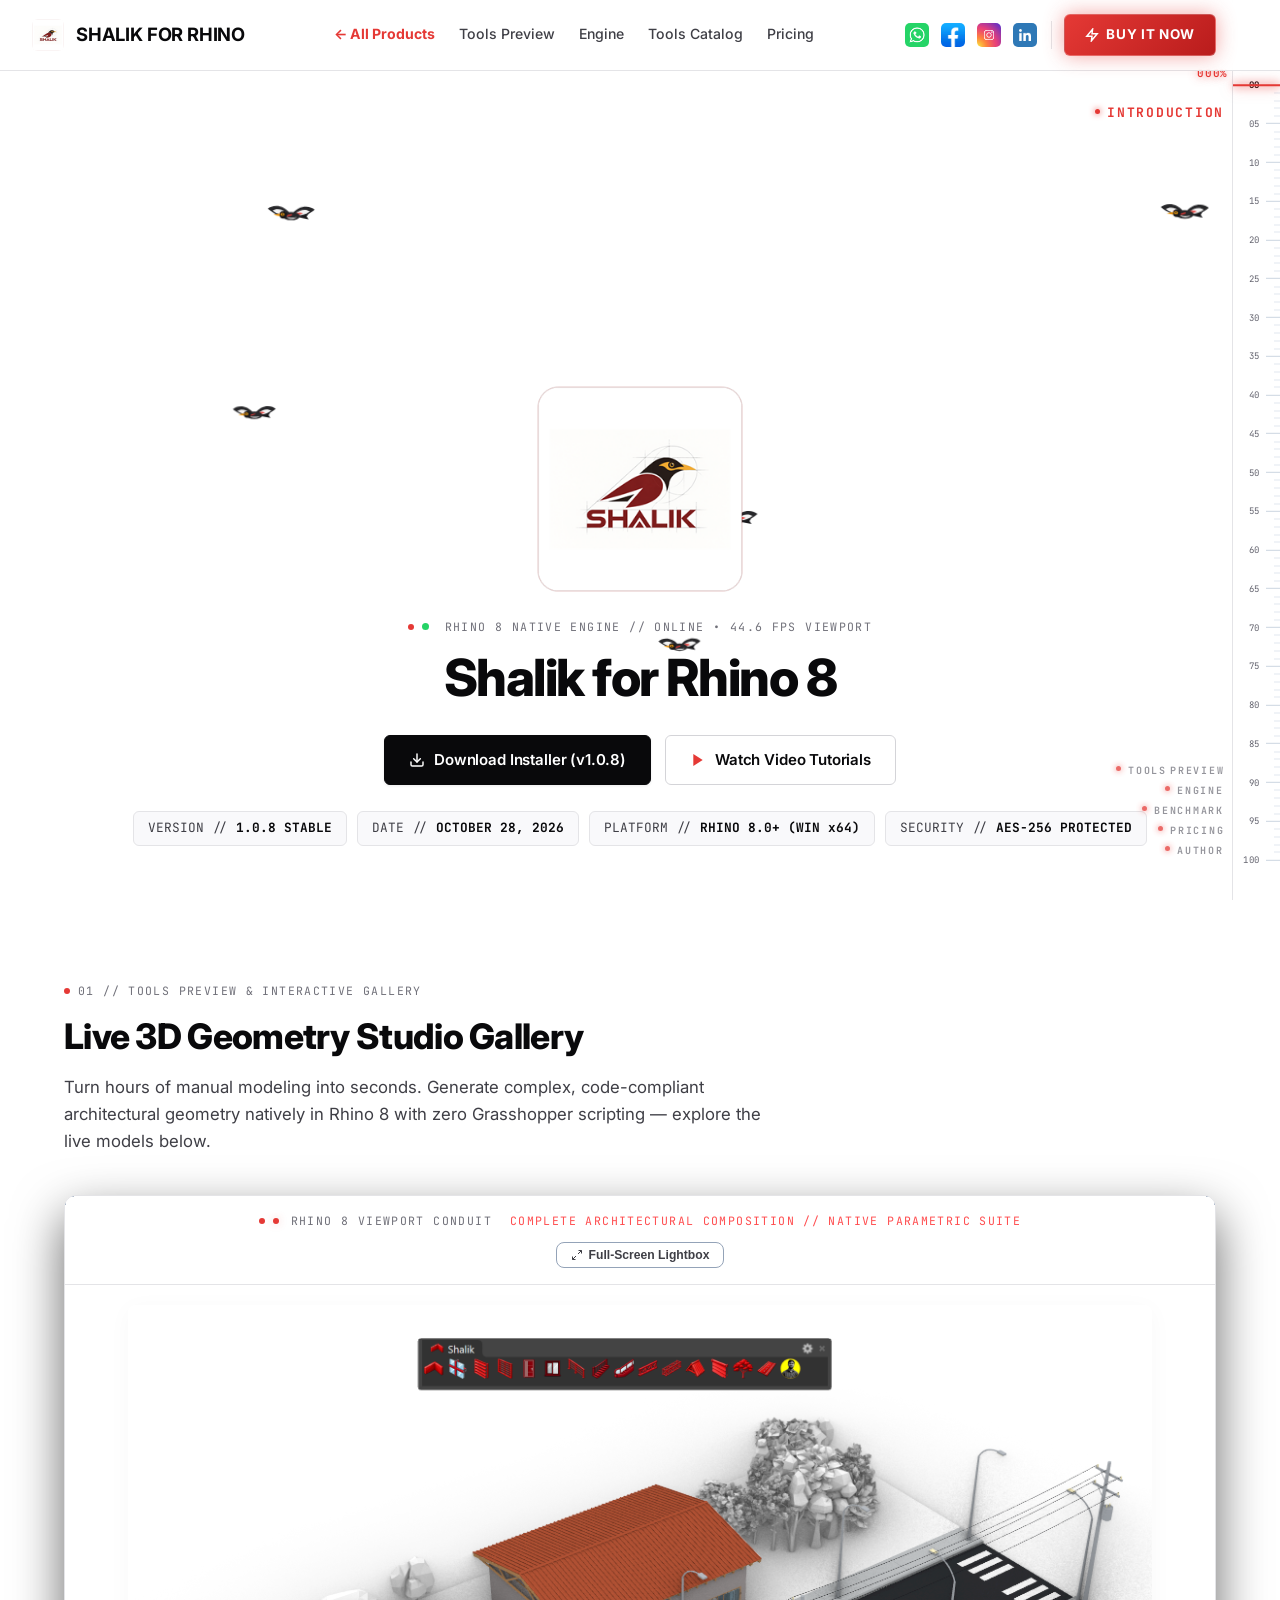
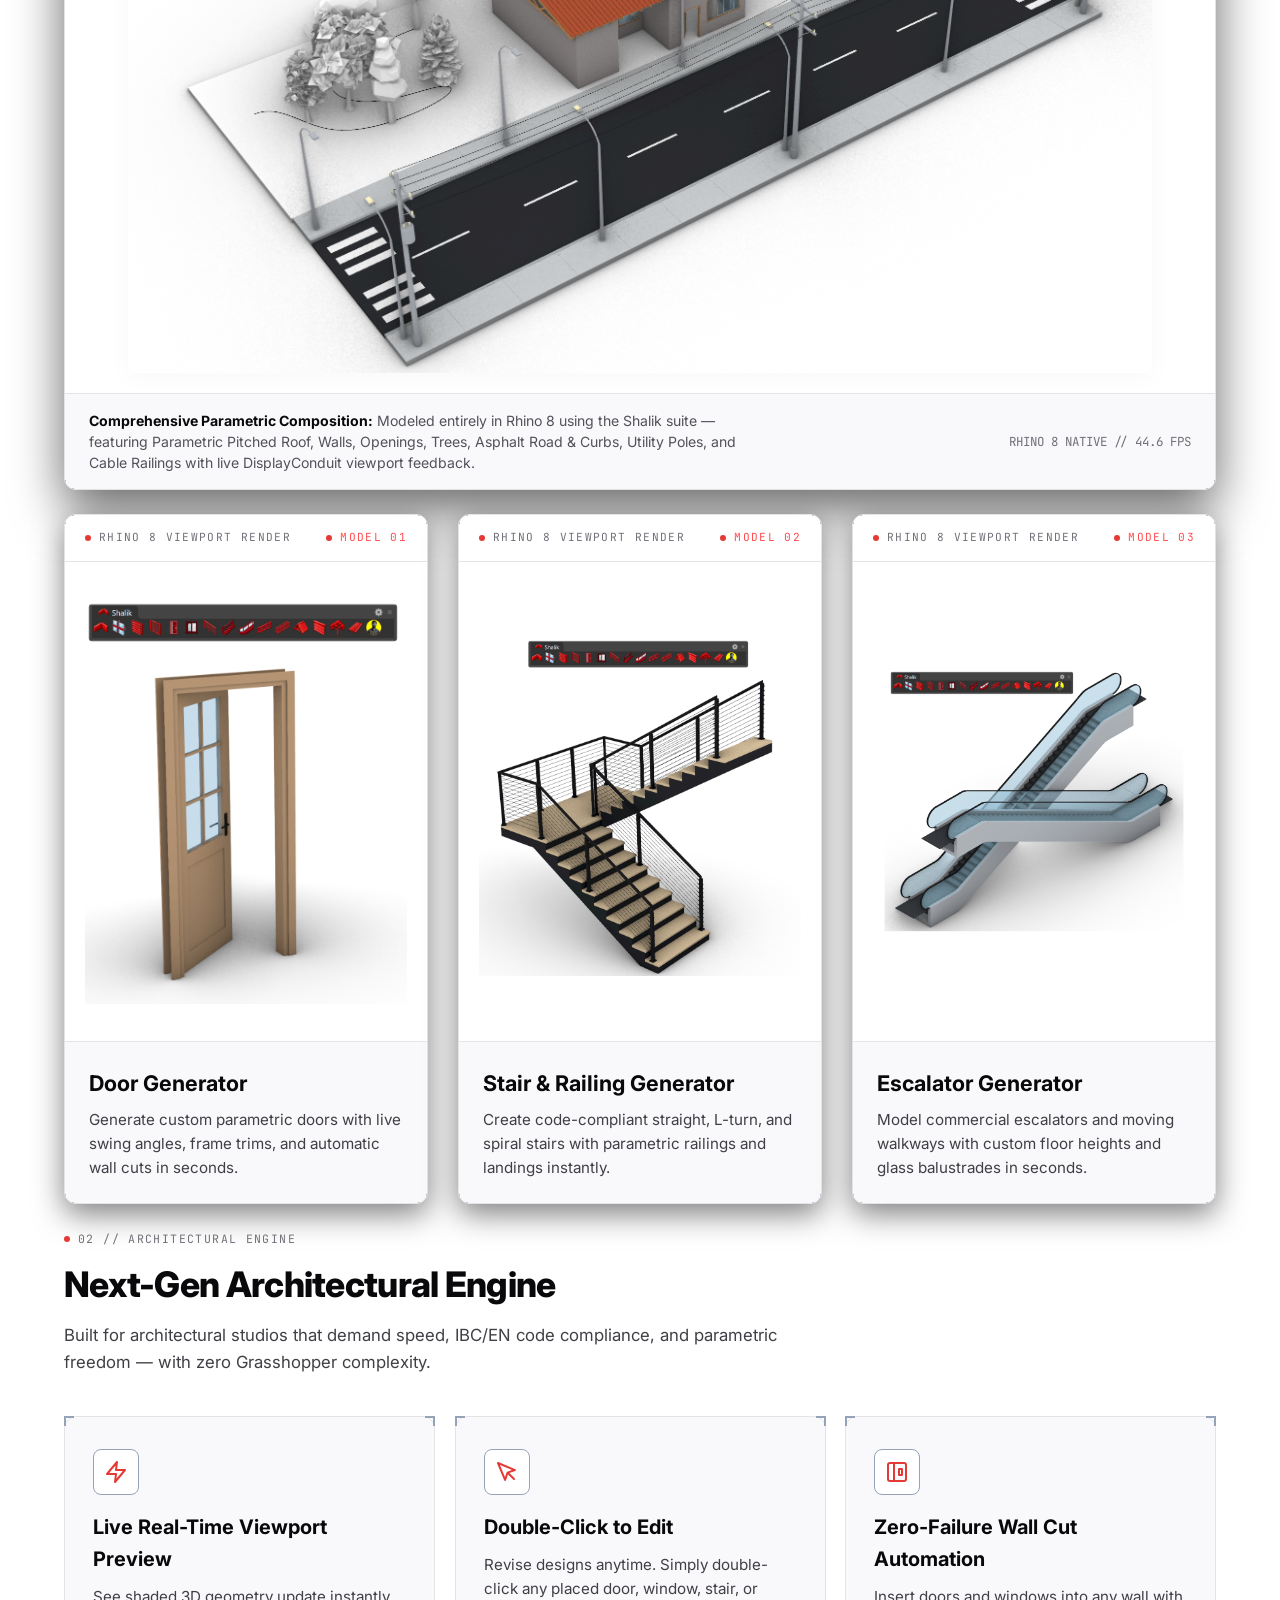
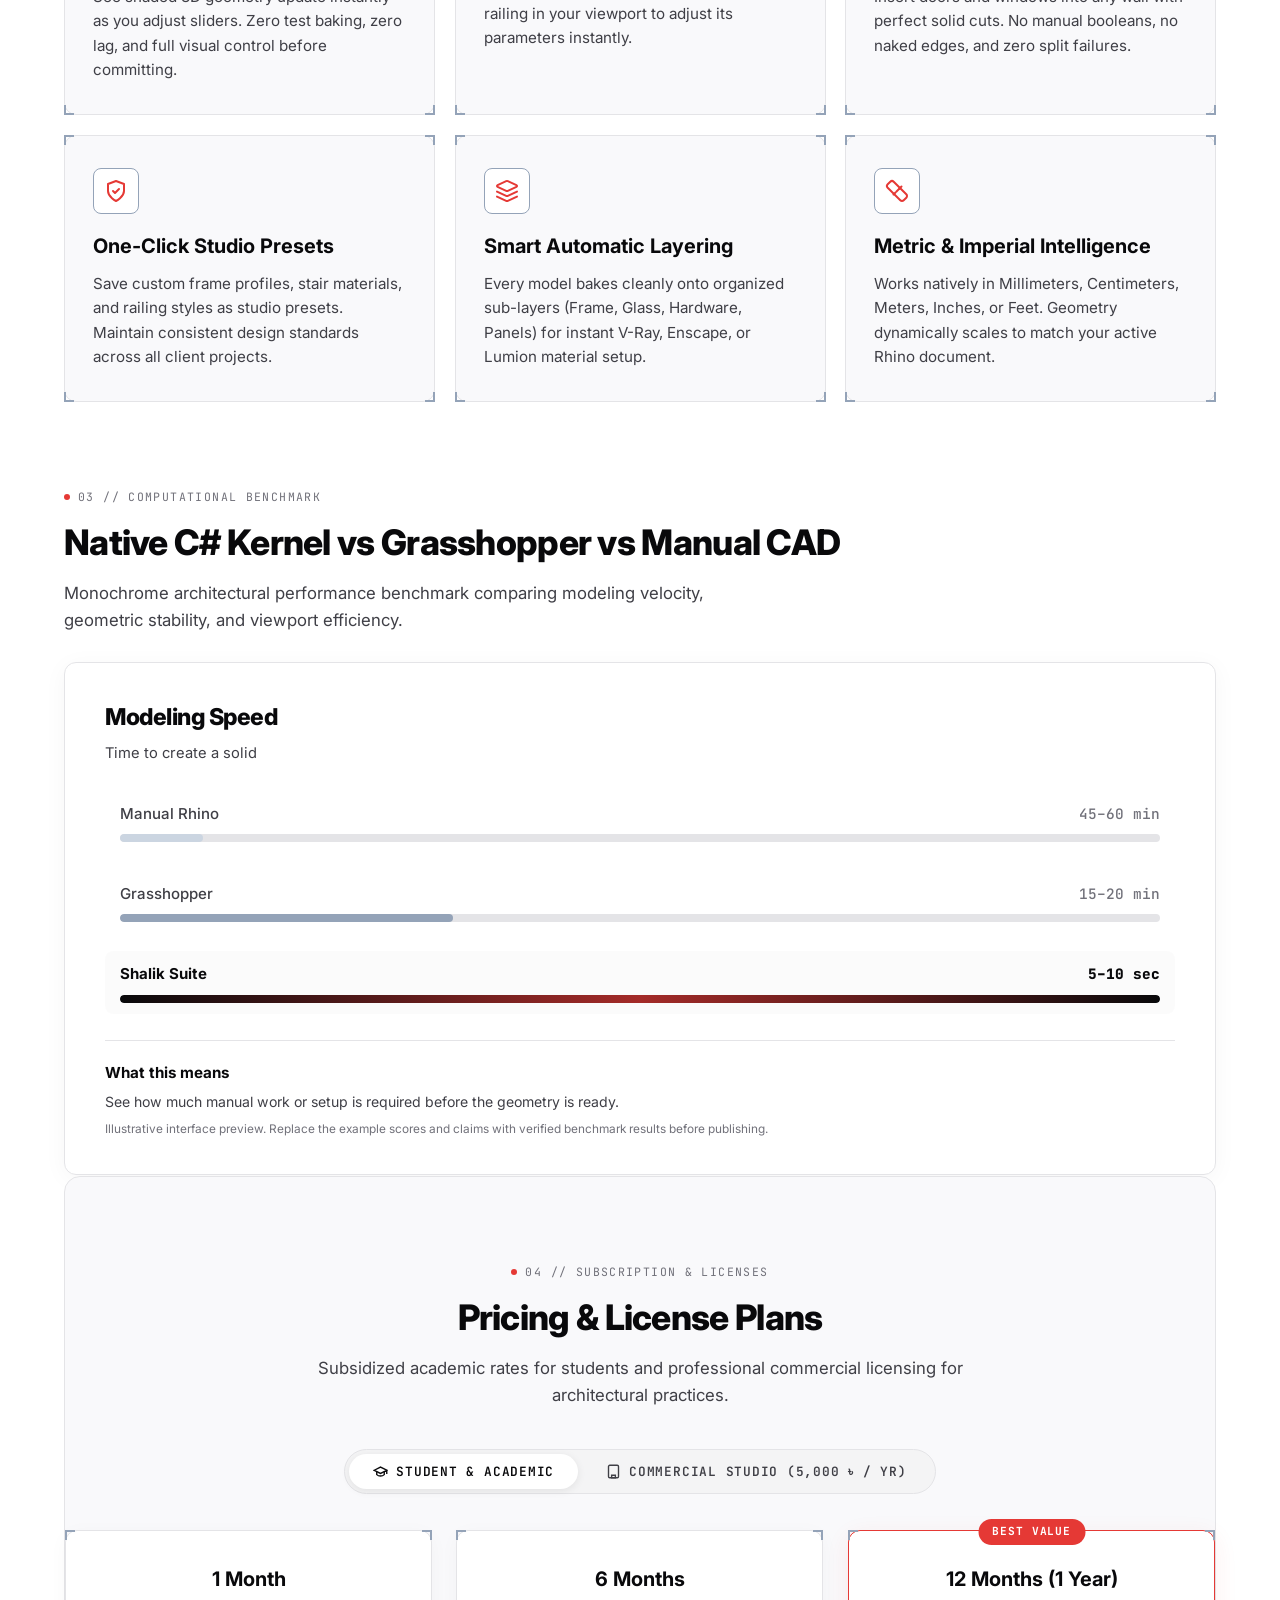
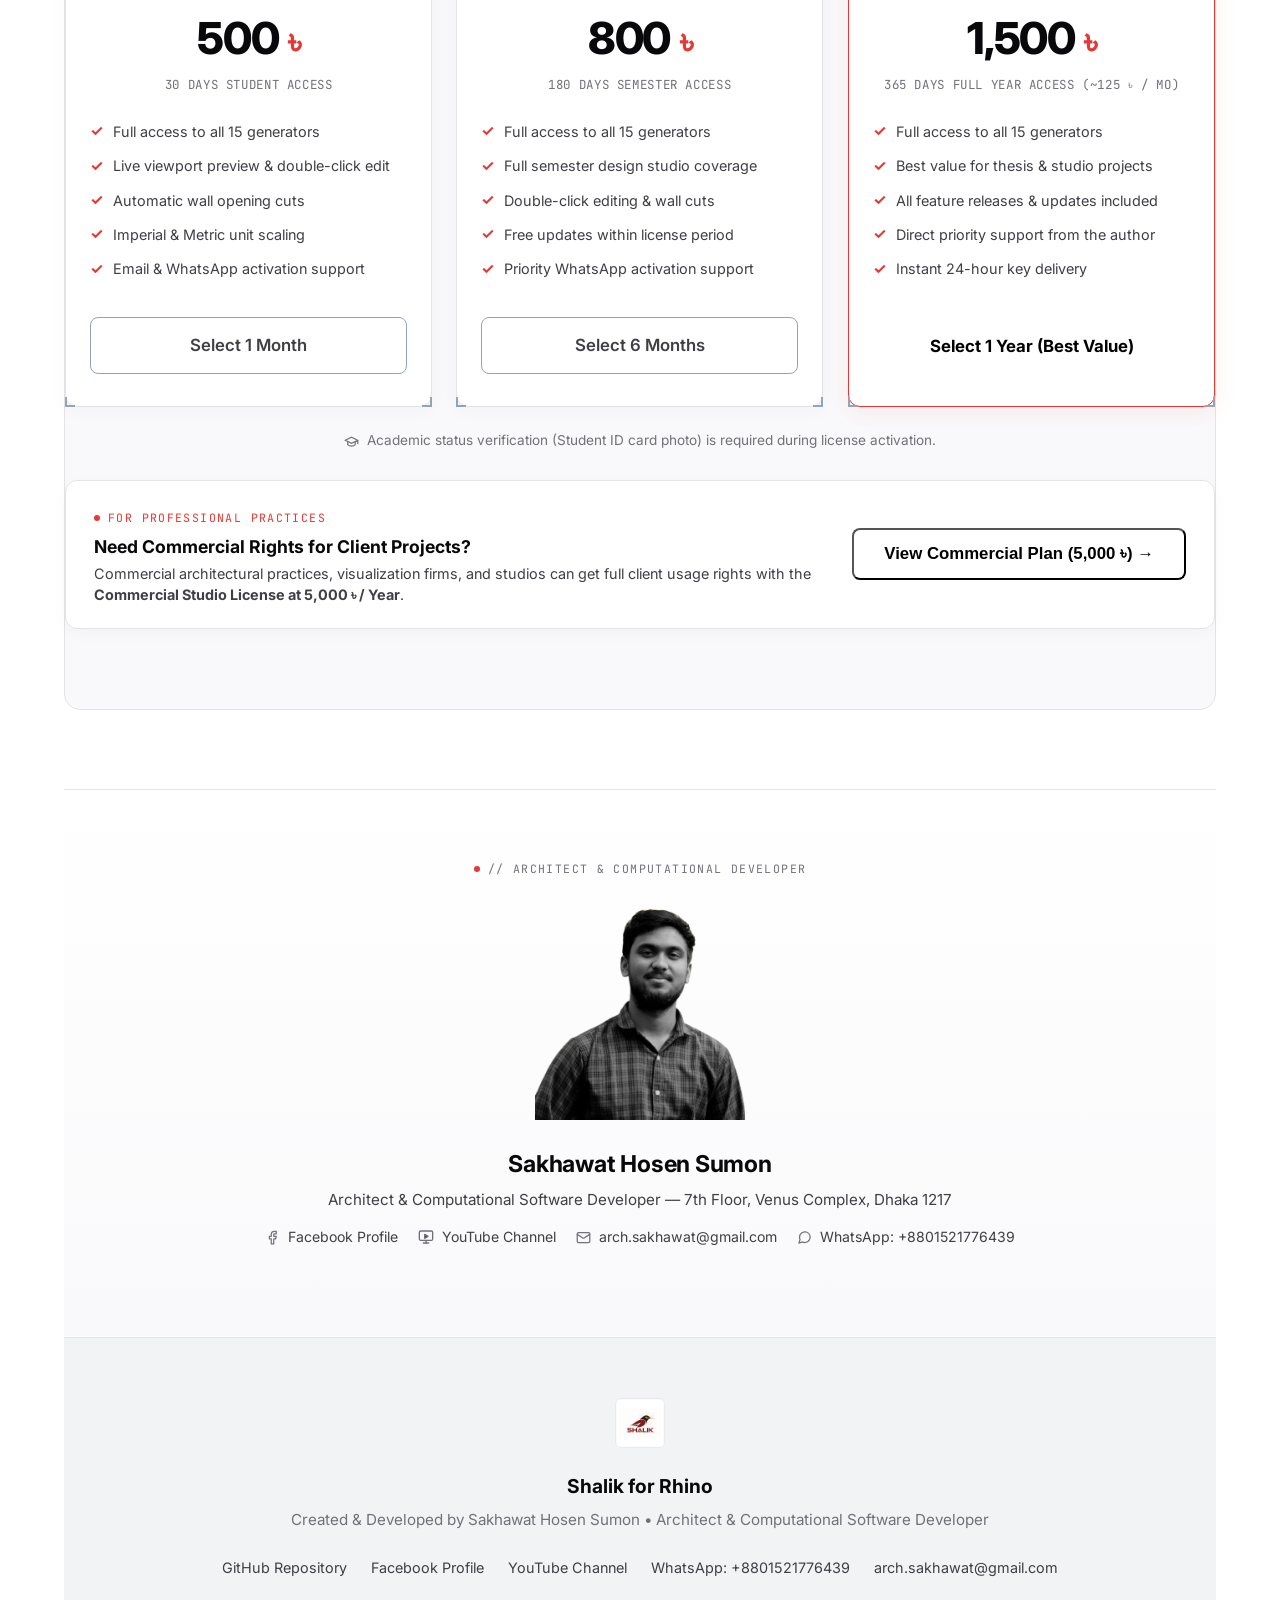
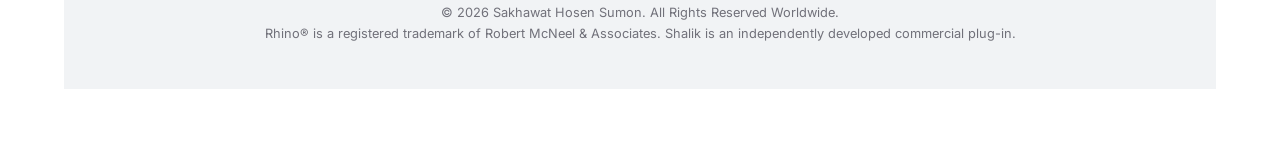
==== commit ae9ae9dc: "Update website docs portal to v1.0.8 release" ====
--- a/docs/index.html
+++ b/docs/index.html
@@ -70,9 +70,9 @@
       "operatingSystem": "Windows 10, Windows 11 (64-bit)",
       "applicationCategory": "DesignApplication",
       "applicationSubCategory": "CAD Architectural 3D Modeling Plug-in",
-      "softwareVersion": "1.0.7",
-      "datePublished": "2026-10-27",
-      "downloadUrl": "https://github.com/arch-sakhawat/SHALIK-For-Rhino/raw/main/Shalik-1.0.7-Setup.exe",
+      "softwareVersion": "1.0.8",
+      "datePublished": "2026-10-28",
+      "downloadUrl": "https://github.com/arch-sakhawat/SHALIK-For-Rhino/raw/main/Shalik-1.0.8-Setup.exe",
       "fileSize": "36.4MB",
       "author": {
         "@type": "Person",
@@ -323,9 +323,9 @@
     </div>
 
     <div class="cta-container">
-        <a href="https://github.com/arch-sakhawat/SHALIK-For-Rhino/raw/main/Shalik-1.0.7-Setup.exe" class="btn-hero-download" title="Download Shalik for Rhino 8 Installer">
+        <a href="https://github.com/arch-sakhawat/SHALIK-For-Rhino/raw/main/Shalik-1.0.8-Setup.exe" class="btn-hero-download" title="Download Shalik for Rhino 8 Installer">
             <svg class="ui-icon" width="16" height="16" viewBox="0 0 24 24" fill="none" stroke="currentColor" stroke-width="2.2" stroke-linecap="round" stroke-linejoin="round"><path d="M21 15v4a2 2 0 0 1-2 2H5a2 2 0 0 1-2-2v-4"></path><polyline points="7 10 12 15 17 10"></polyline><line x1="12" y1="15" x2="12" y2="3"></line></svg>
-            <span>Download Installer (v1.0.7)</span>
+            <span>Download Installer (v1.0.8)</span>
         </a>
         <a href="https://www.youtube.com/@archsakhawat" target="_blank" rel="noopener noreferrer" class="btn-hero-tutorial" title="Watch Video Tutorials on YouTube">
             <svg class="ui-icon" width="16" height="16" viewBox="0 0 24 24" fill="currentColor"><polygon points="5 3 19 12 5 21 5 3"></polygon></svg>
@@ -334,8 +334,8 @@
     </div>
 
     <div class="meta-strip">
-        <span class="meta-pill">VERSION // <b>1.0.7 STABLE</b></span>
-        <span class="meta-pill">DATE // <b>OCTOBER 27, 2026</b></span>
+        <span class="meta-pill">VERSION // <b>1.0.8 STABLE</b></span>
+        <span class="meta-pill">DATE // <b>OCTOBER 28, 2026</b></span>
         <span class="meta-pill">PLATFORM // <b>RHINO 8.0+ (WIN x64)</b></span>
         <span class="meta-pill">SECURITY // <b>AES-256 PROTECTED</b></span>
     </div>
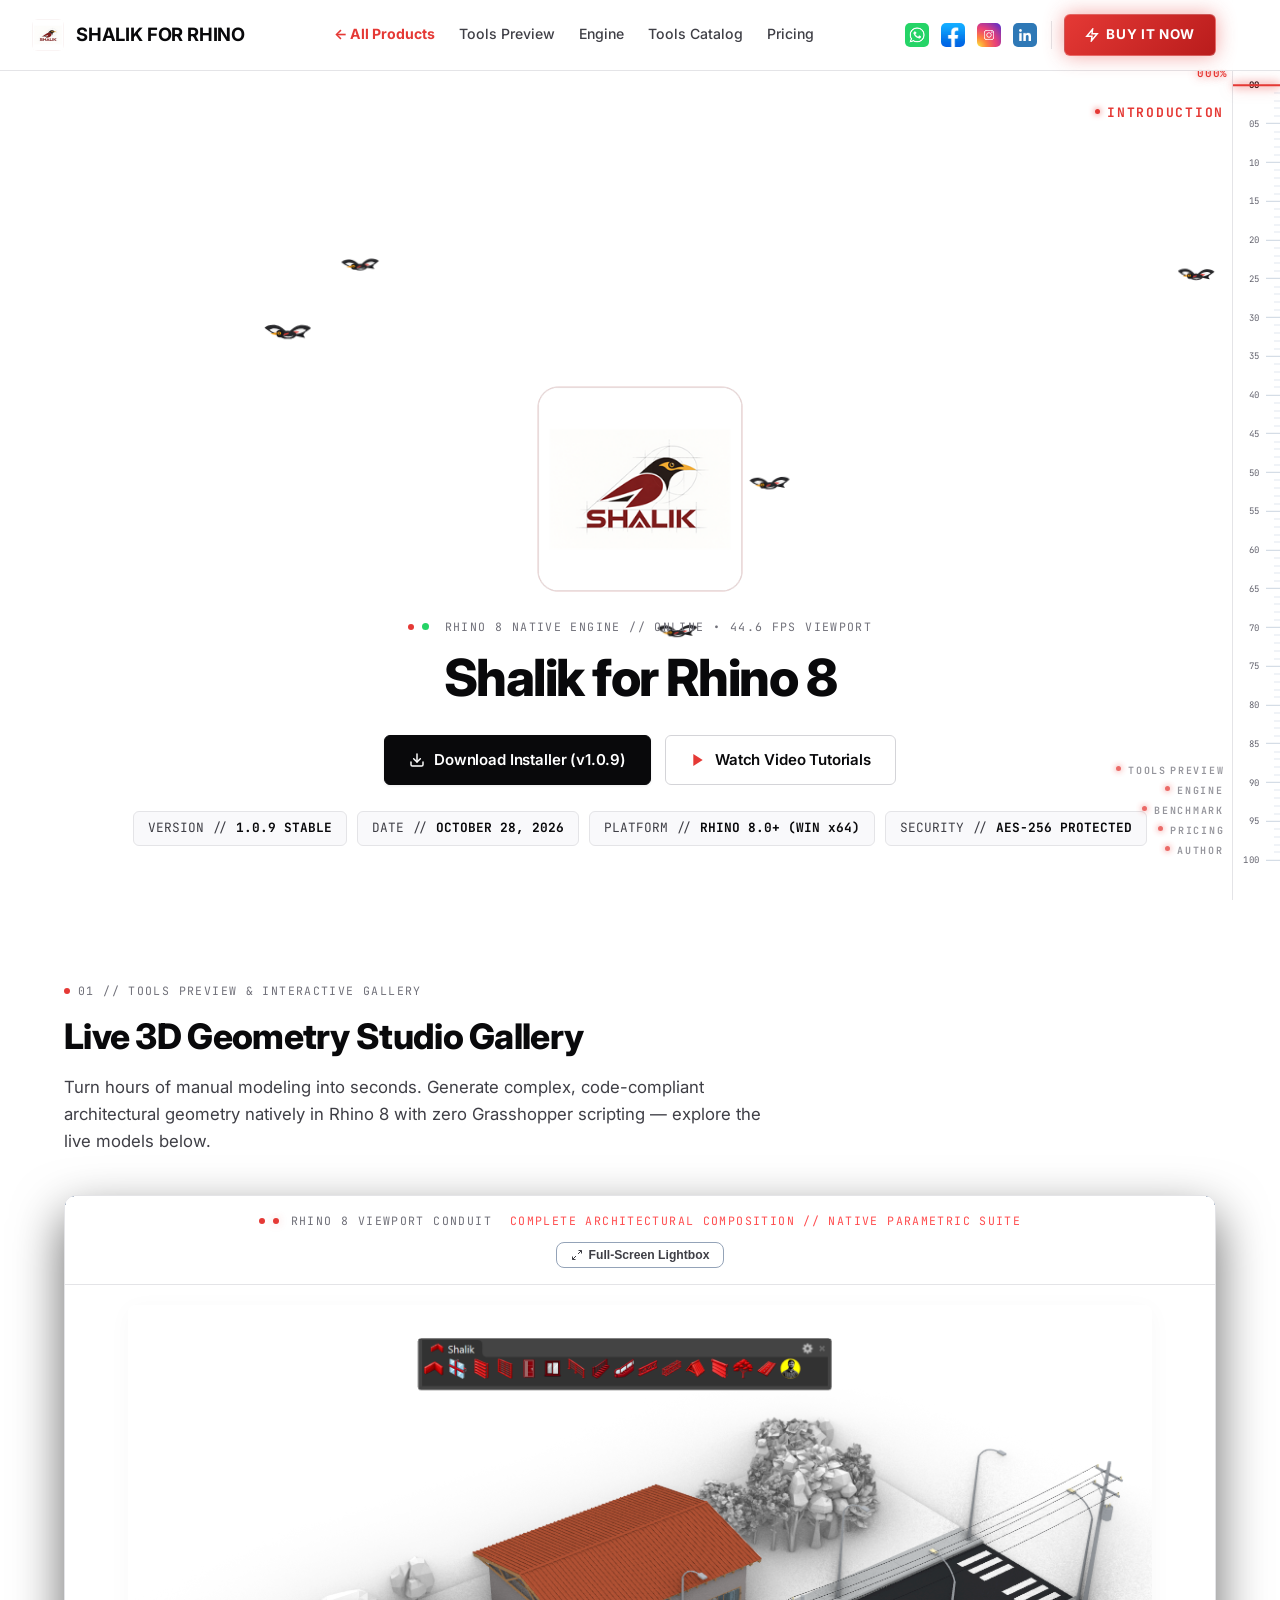
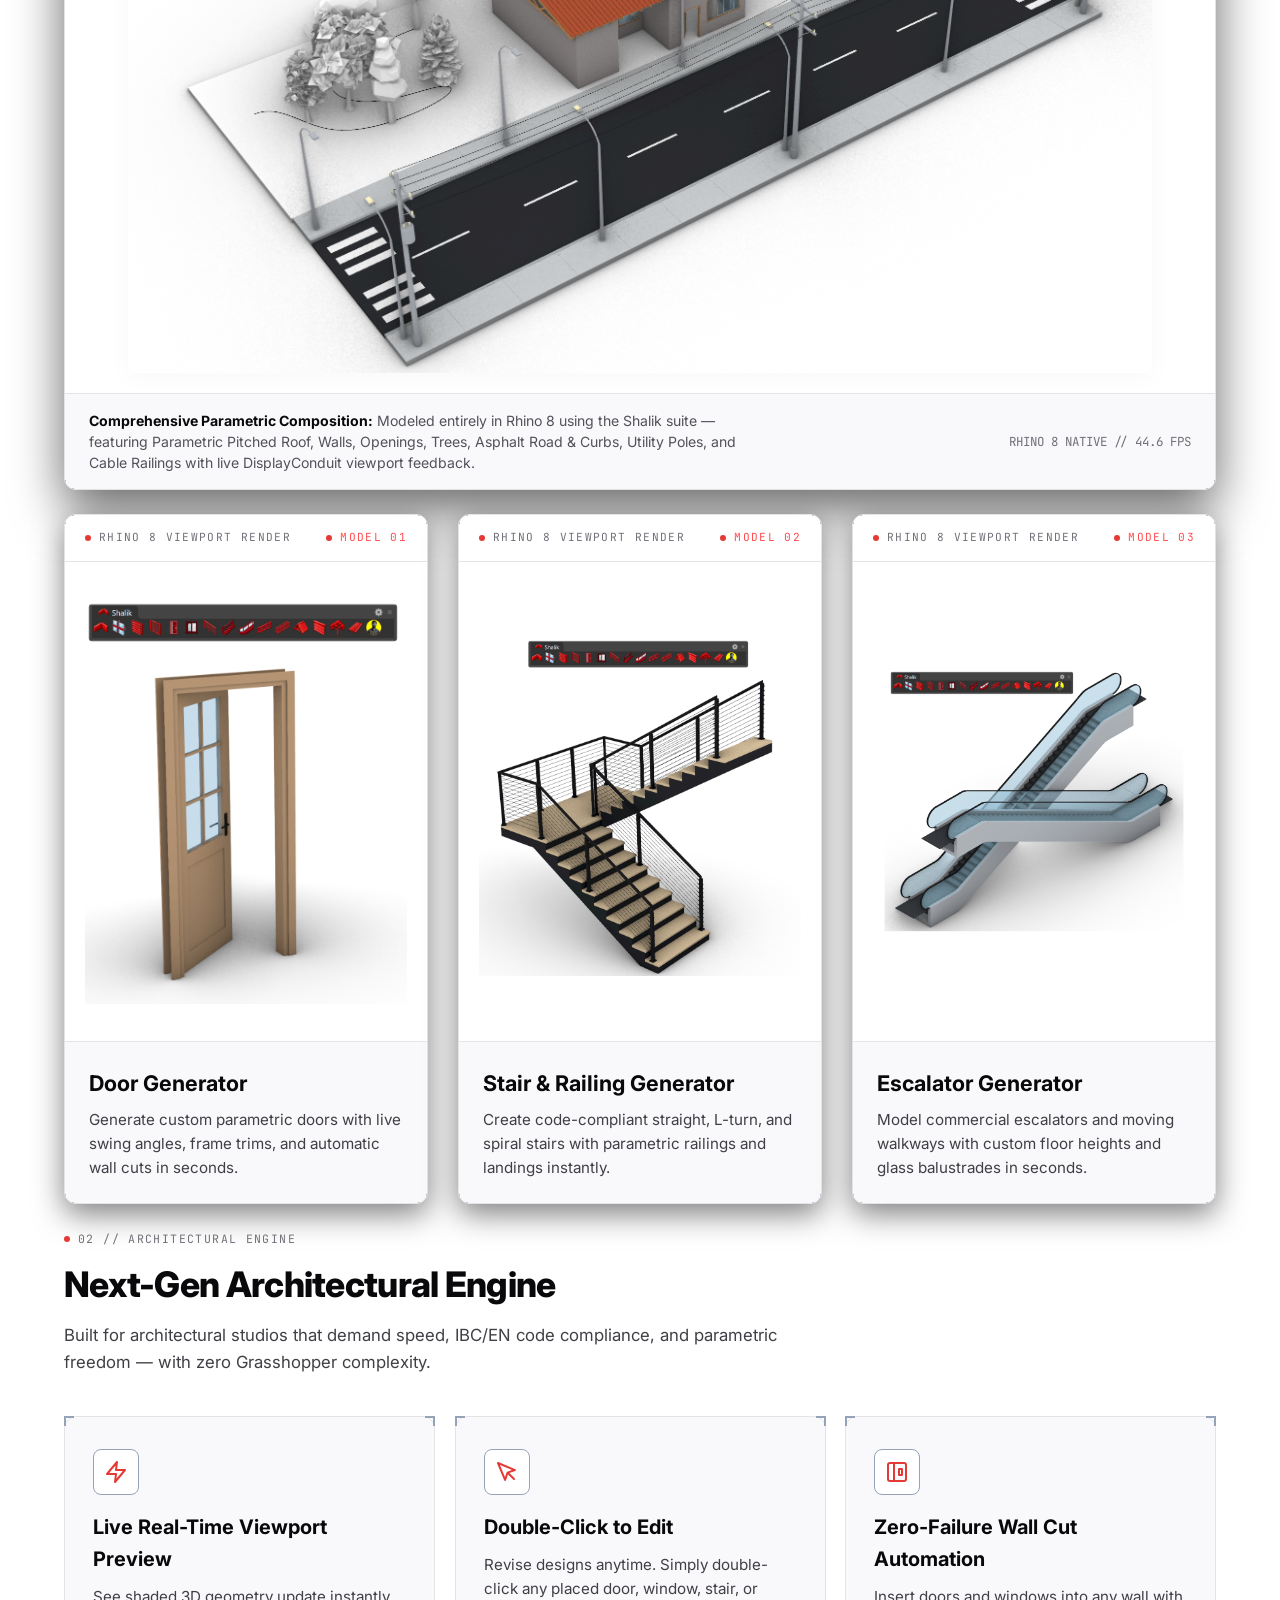
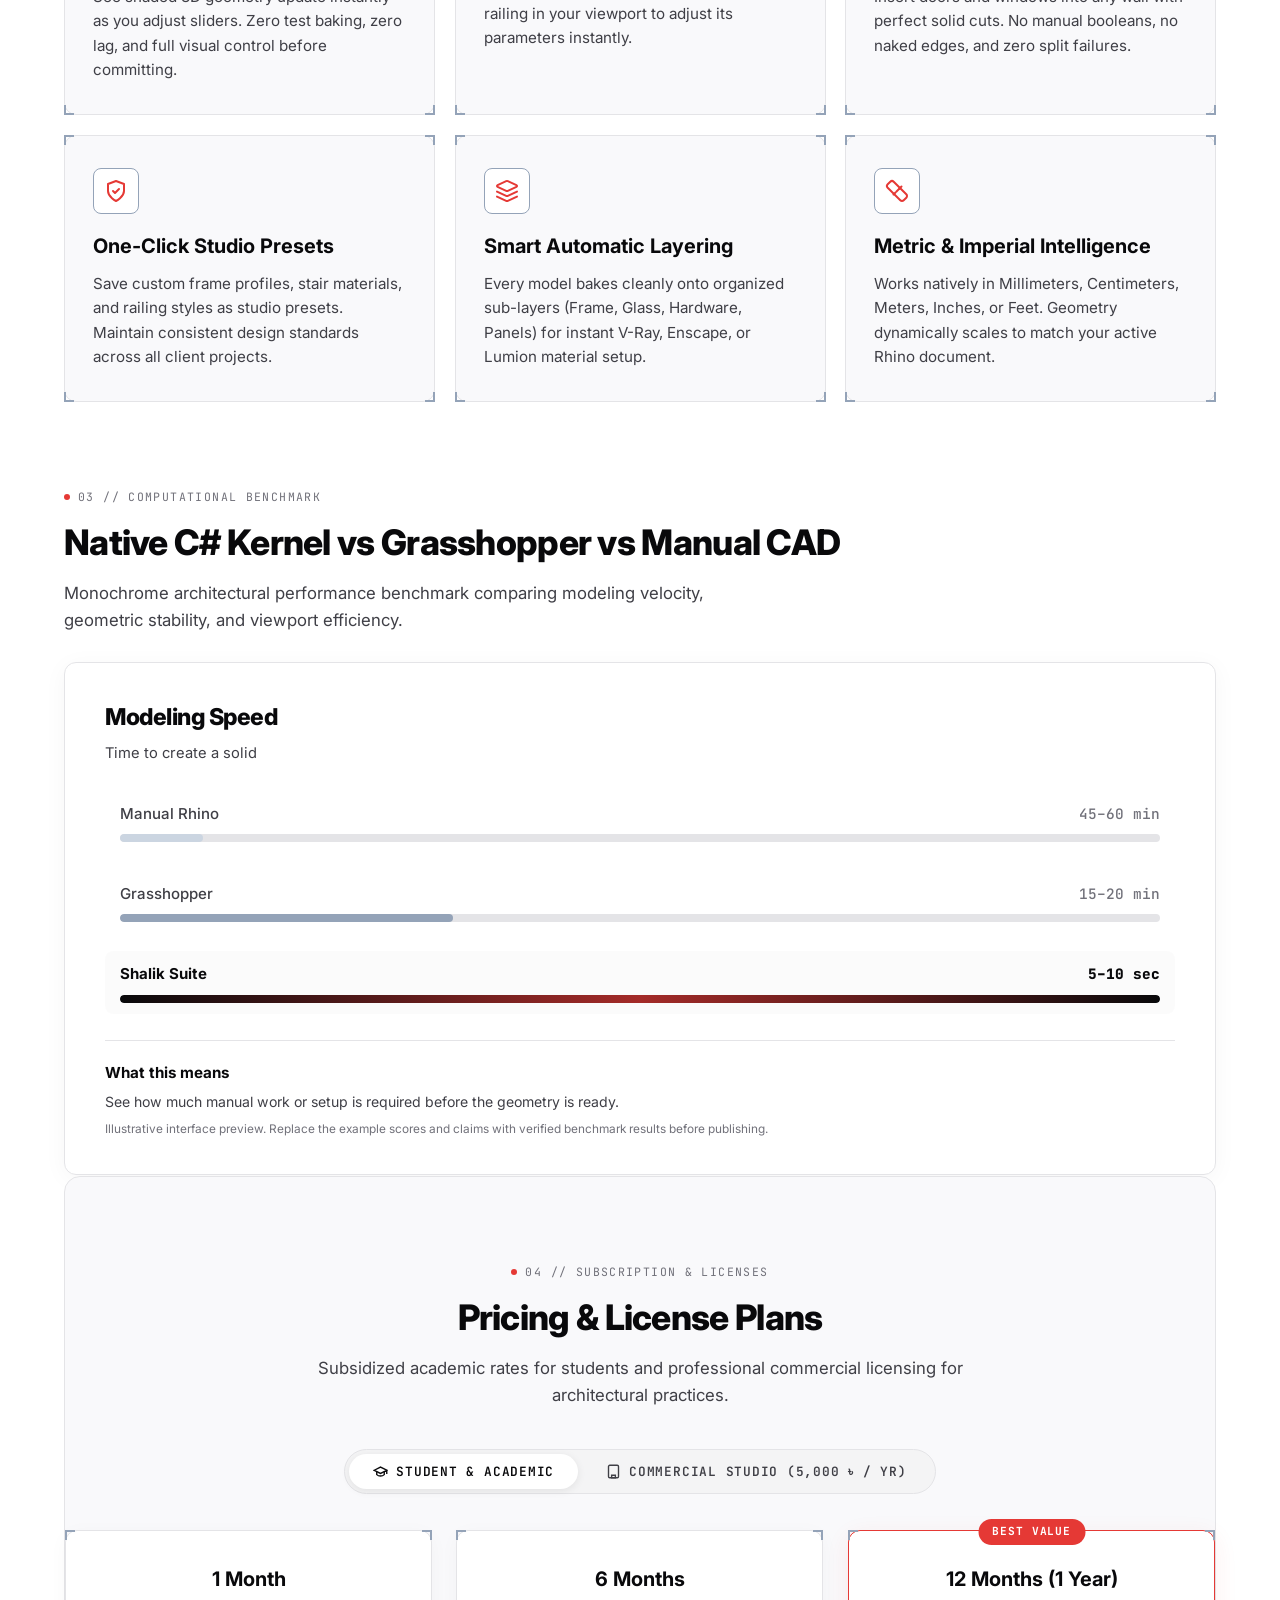
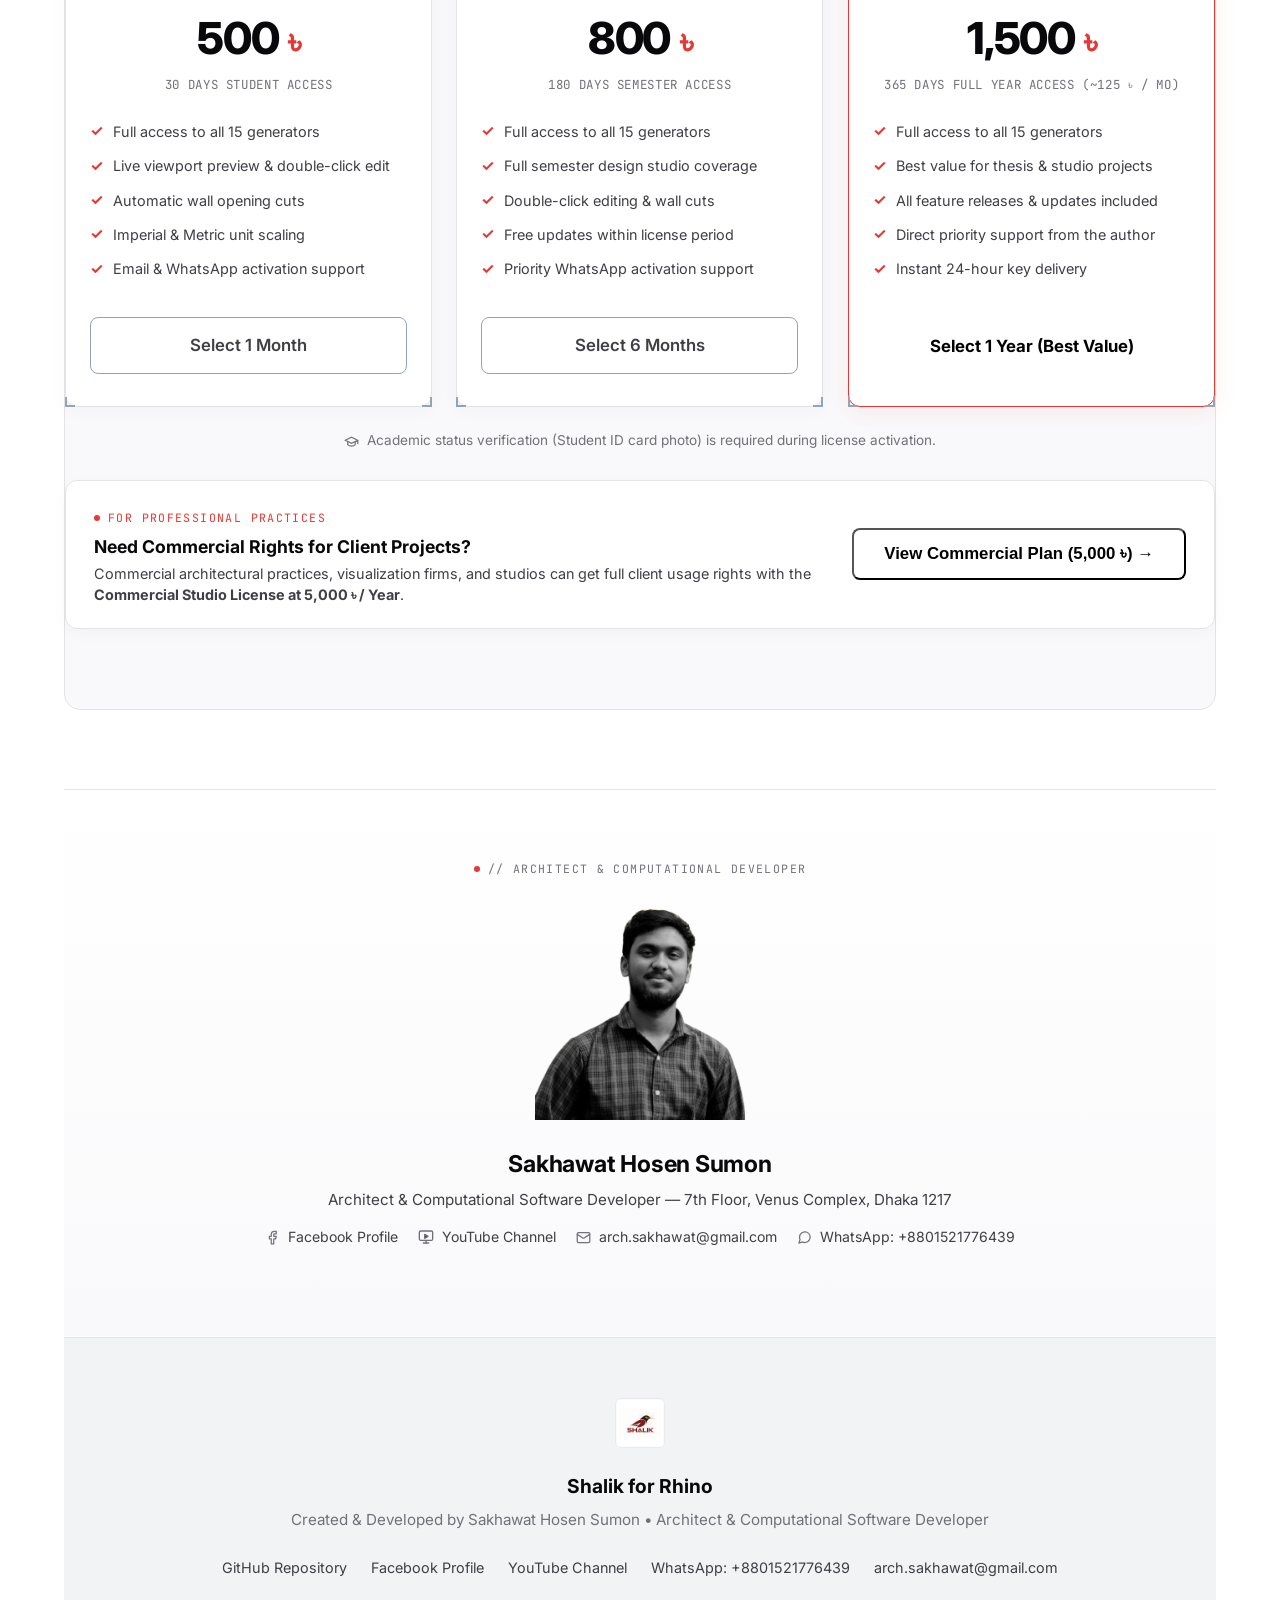
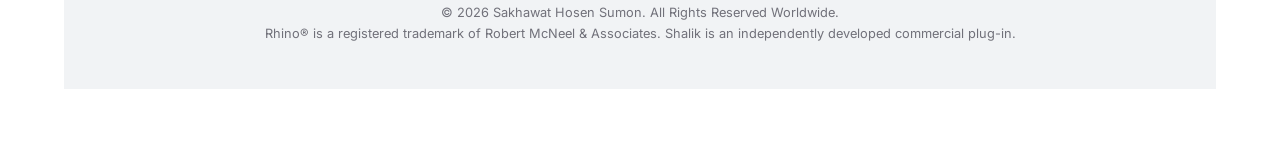
==== commit 82d8065c: "Bump release to v1.0.9 with Shalik-1.0.9-Setup.exe and focus fix bundle" ====
--- a/docs/index.html
+++ b/docs/index.html
@@ -70,9 +70,9 @@
       "operatingSystem": "Windows 10, Windows 11 (64-bit)",
       "applicationCategory": "DesignApplication",
       "applicationSubCategory": "CAD Architectural 3D Modeling Plug-in",
-      "softwareVersion": "1.0.8",
+      "softwareVersion": "1.0.9",
       "datePublished": "2026-10-28",
-      "downloadUrl": "https://github.com/arch-sakhawat/SHALIK-For-Rhino/raw/main/Shalik-1.0.8-Setup.exe",
+      "downloadUrl": "https://github.com/arch-sakhawat/SHALIK-For-Rhino/raw/main/Shalik-1.0.9-Setup.exe",
       "fileSize": "36.4MB",
       "author": {
         "@type": "Person",
@@ -323,9 +323,9 @@
     </div>
 
     <div class="cta-container">
-        <a href="https://github.com/arch-sakhawat/SHALIK-For-Rhino/raw/main/Shalik-1.0.8-Setup.exe" class="btn-hero-download" title="Download Shalik for Rhino 8 Installer">
+        <a href="https://github.com/arch-sakhawat/SHALIK-For-Rhino/raw/main/Shalik-1.0.9-Setup.exe" class="btn-hero-download" title="Download Shalik for Rhino 8 Installer">
             <svg class="ui-icon" width="16" height="16" viewBox="0 0 24 24" fill="none" stroke="currentColor" stroke-width="2.2" stroke-linecap="round" stroke-linejoin="round"><path d="M21 15v4a2 2 0 0 1-2 2H5a2 2 0 0 1-2-2v-4"></path><polyline points="7 10 12 15 17 10"></polyline><line x1="12" y1="15" x2="12" y2="3"></line></svg>
-            <span>Download Installer (v1.0.8)</span>
+            <span>Download Installer (v1.0.9)</span>
         </a>
         <a href="https://www.youtube.com/@archsakhawat" target="_blank" rel="noopener noreferrer" class="btn-hero-tutorial" title="Watch Video Tutorials on YouTube">
             <svg class="ui-icon" width="16" height="16" viewBox="0 0 24 24" fill="currentColor"><polygon points="5 3 19 12 5 21 5 3"></polygon></svg>
@@ -334,7 +334,7 @@
     </div>
 
     <div class="meta-strip">
-        <span class="meta-pill">VERSION // <b>1.0.8 STABLE</b></span>
+        <span class="meta-pill">VERSION // <b>1.0.9 STABLE</b></span>
         <span class="meta-pill">DATE // <b>OCTOBER 28, 2026</b></span>
         <span class="meta-pill">PLATFORM // <b>RHINO 8.0+ (WIN x64)</b></span>
         <span class="meta-pill">SECURITY // <b>AES-256 PROTECTED</b></span>
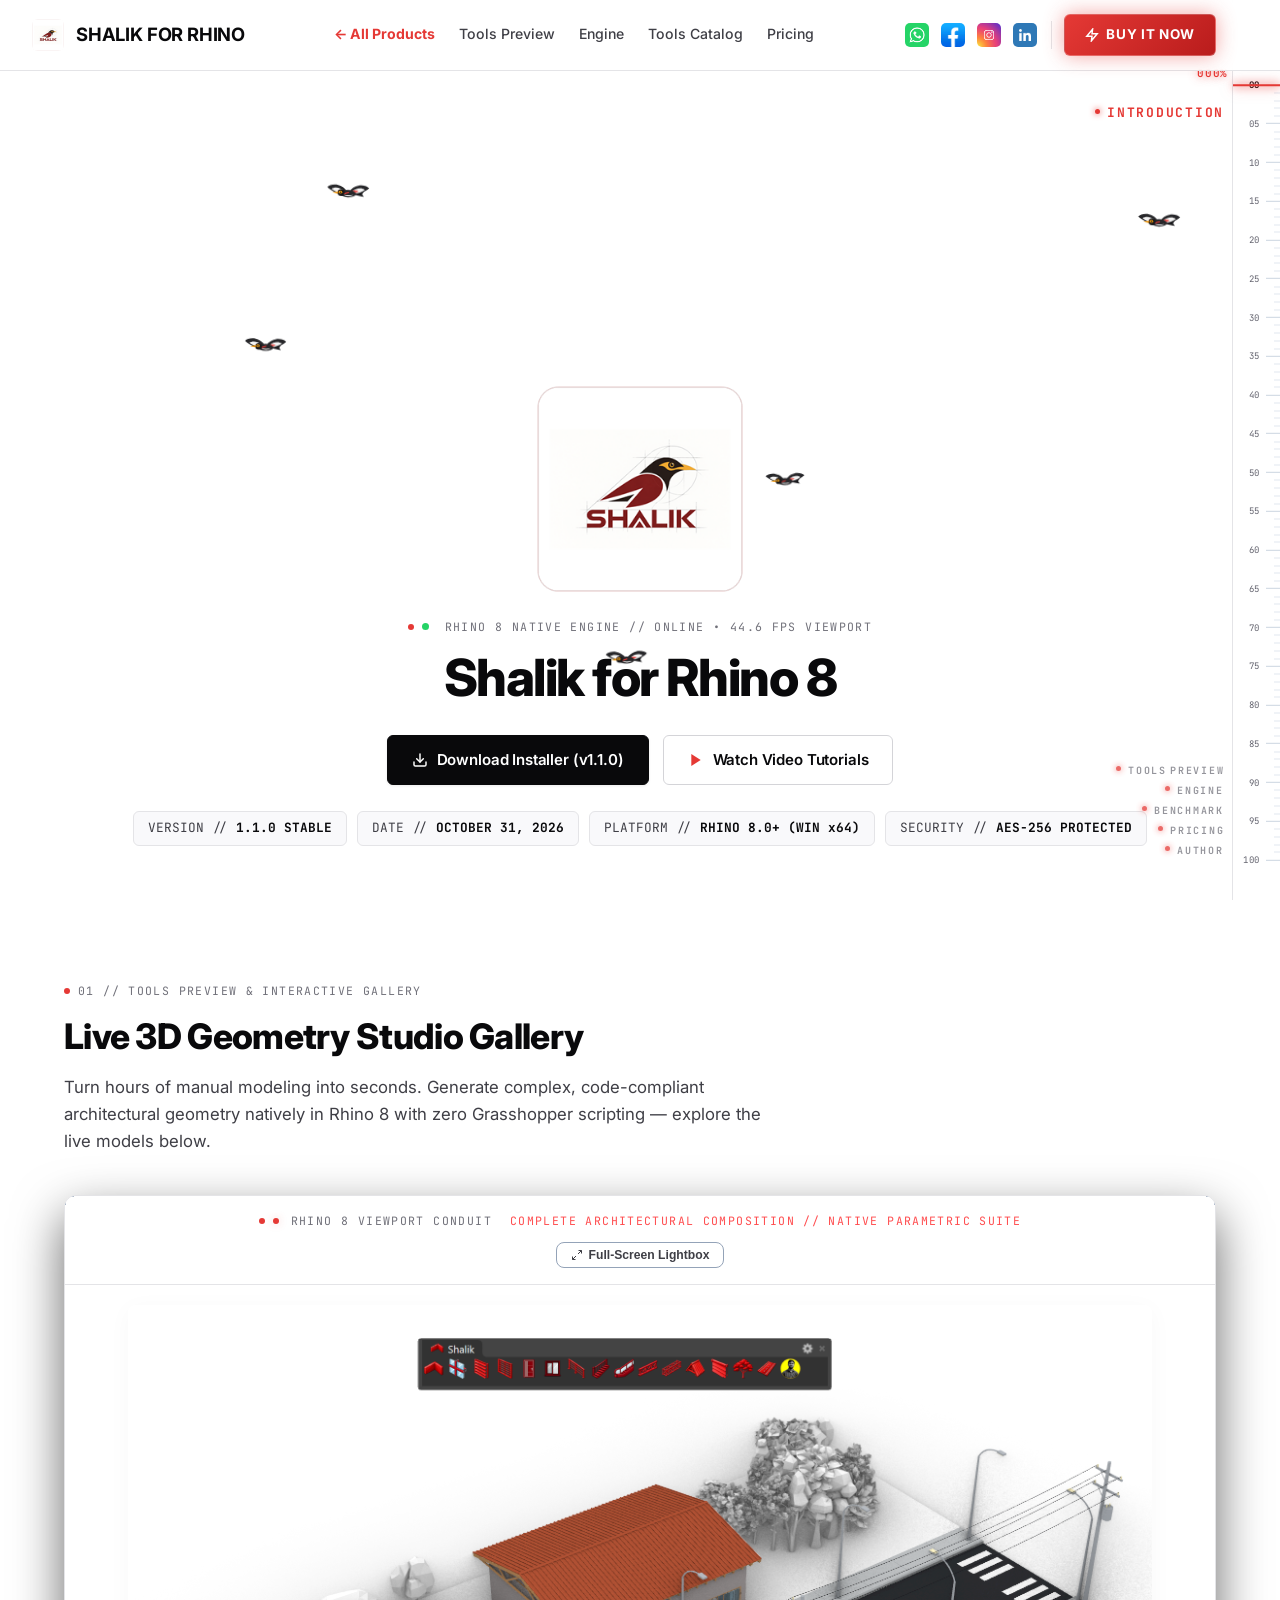
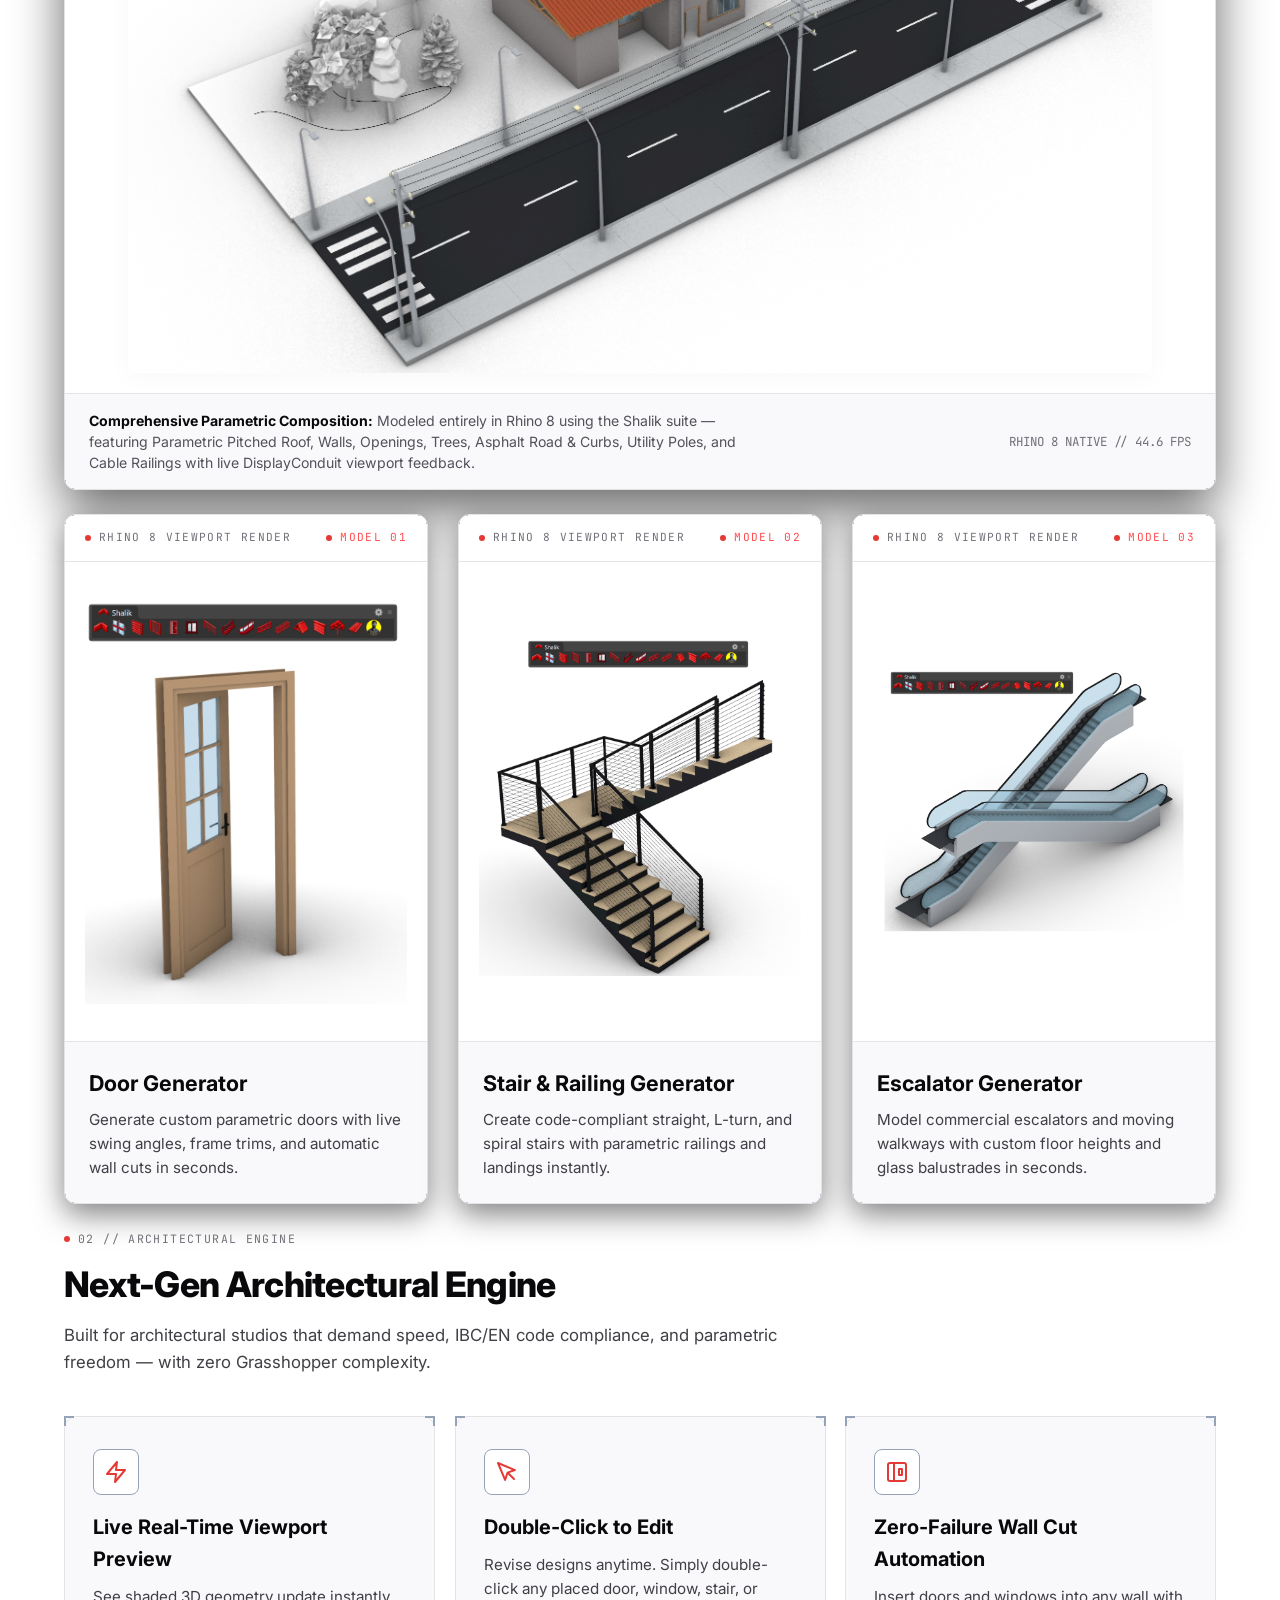
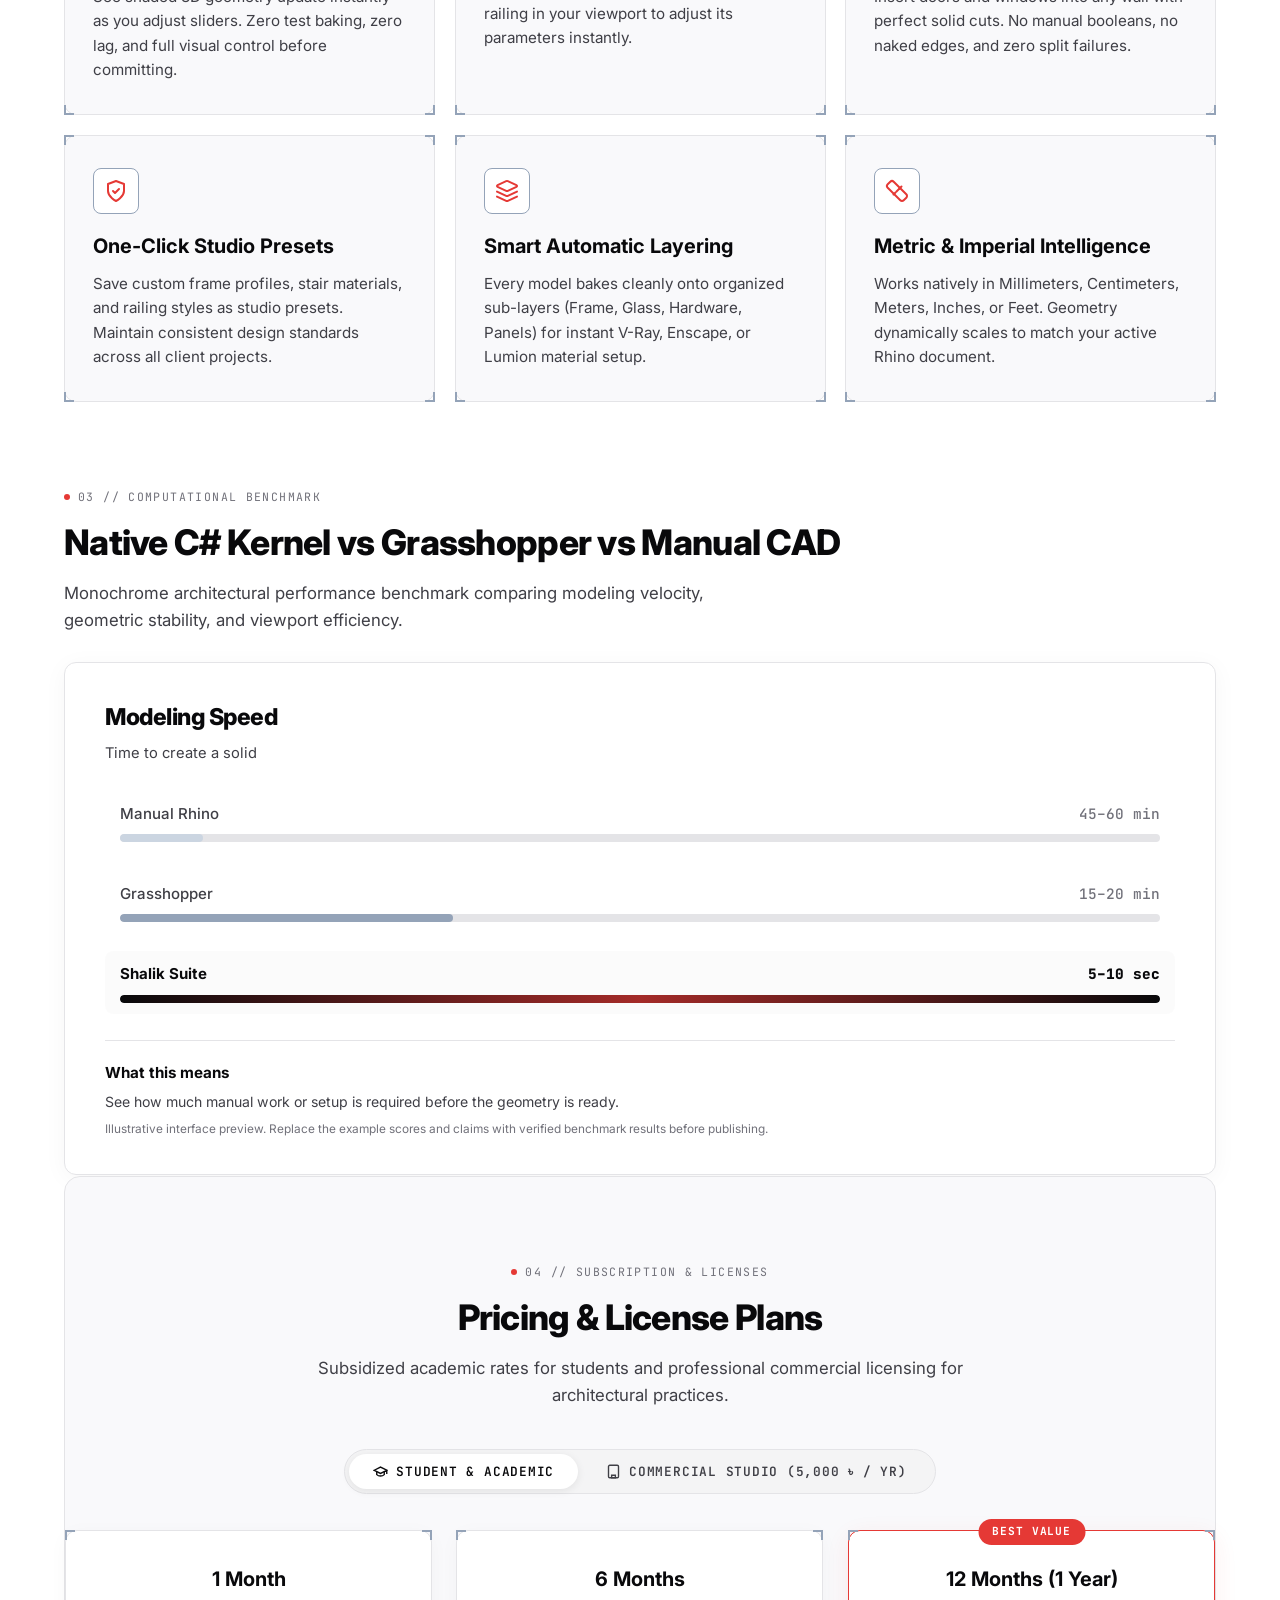
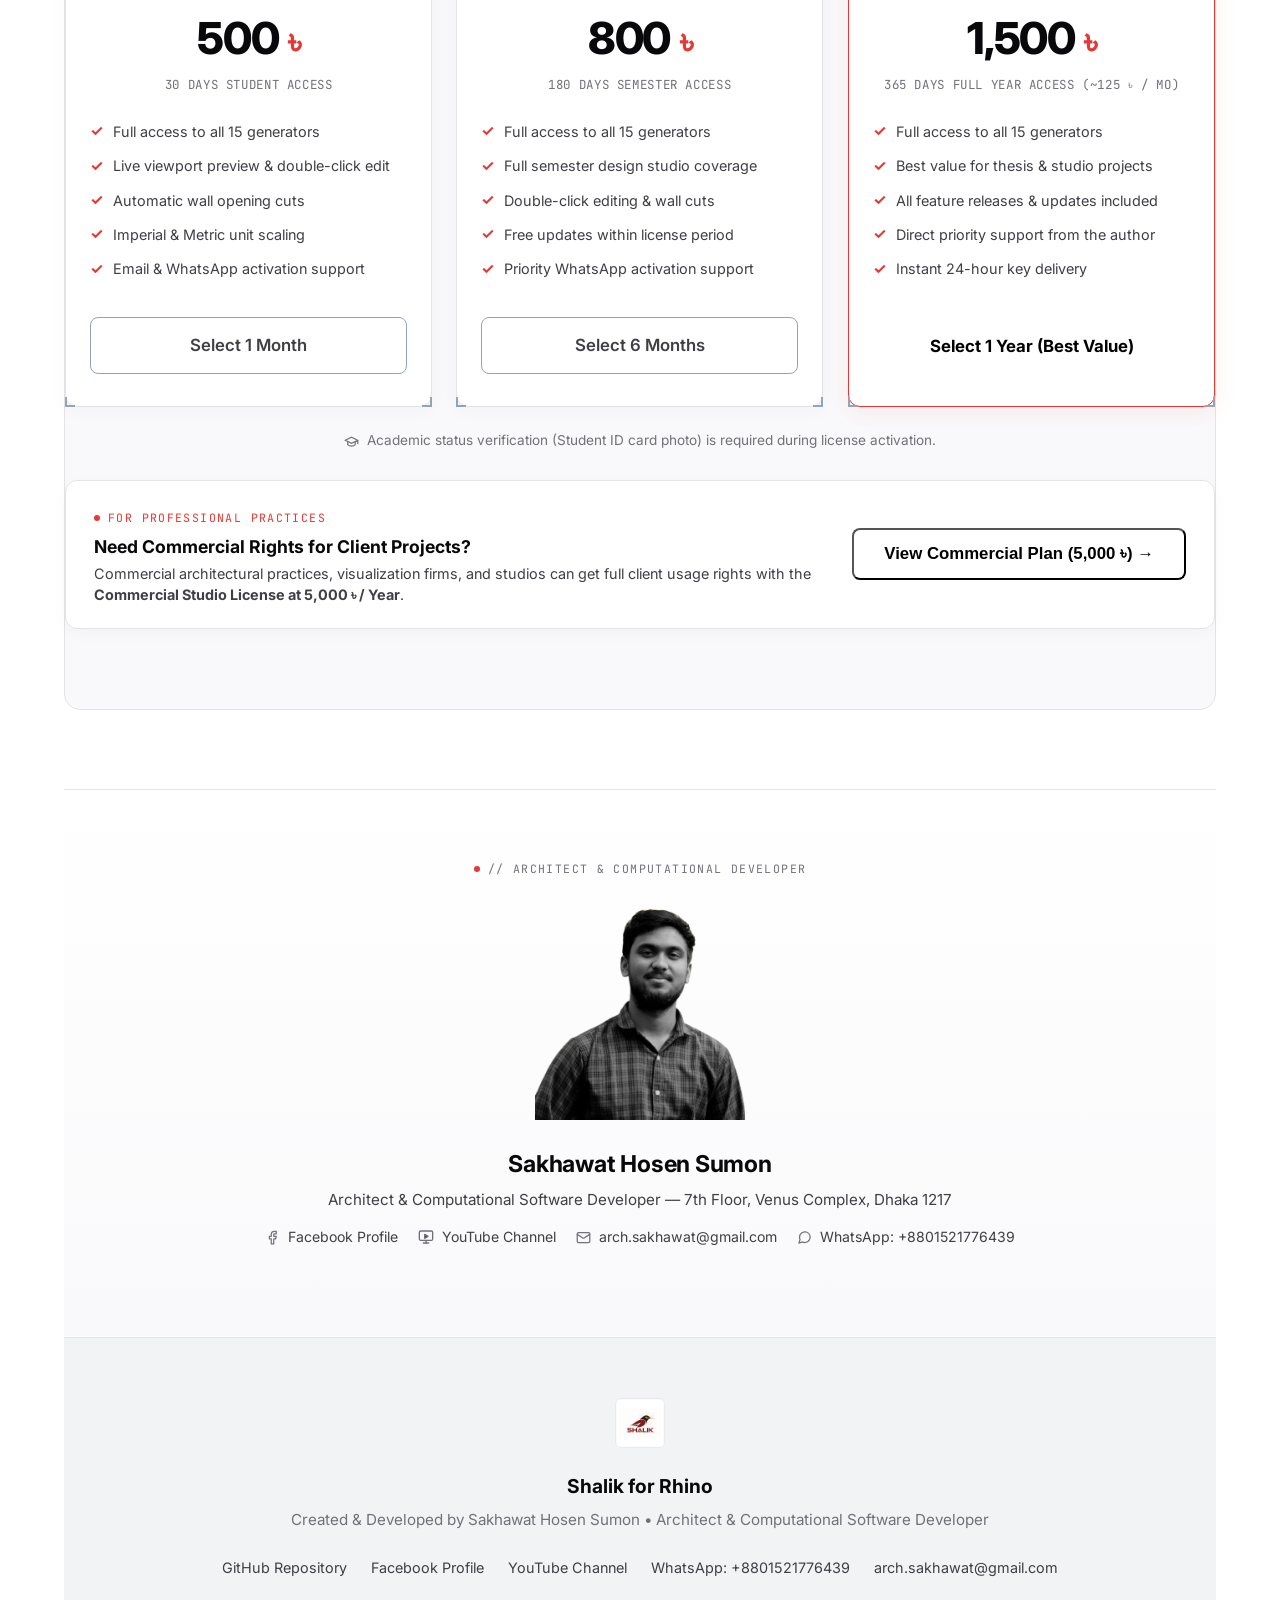
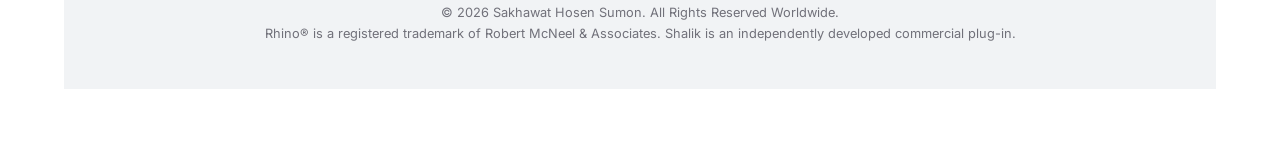
==== commit de209ef9: "Release: Shalik 1.1.0 optimized installer (4.15MB) and bundle" ====
--- a/docs/index.html
+++ b/docs/index.html
@@ -1,4 +1,4 @@
-<!DOCTYPE html>
+﻿<!DOCTYPE html>
 <html lang="en">
 <head>
 <style>
@@ -70,10 +70,10 @@
       "operatingSystem": "Windows 10, Windows 11 (64-bit)",
       "applicationCategory": "DesignApplication",
       "applicationSubCategory": "CAD Architectural 3D Modeling Plug-in",
-      "softwareVersion": "1.0.9",
-      "datePublished": "2026-10-28",
-      "downloadUrl": "https://github.com/arch-sakhawat/SHALIK-For-Rhino/raw/main/Shalik-1.0.9-Setup.exe",
-      "fileSize": "36.4MB",
+      "softwareVersion": "1.1.0",
+      "datePublished": "2026-10-31",
+      "downloadUrl": "https://github.com/arch-sakhawat/SHALIK-For-Rhino/raw/main/Shalik-1.1.0-Setup.exe",
+      "fileSize": "4.15MB",
       "author": {
         "@type": "Person",
         "name": "Sakhawat Hosen Sumon",
@@ -323,9 +323,9 @@
     </div>
 
     <div class="cta-container">
-        <a href="https://github.com/arch-sakhawat/SHALIK-For-Rhino/raw/main/Shalik-1.0.9-Setup.exe" class="btn-hero-download" title="Download Shalik for Rhino 8 Installer">
+        <a href="https://github.com/arch-sakhawat/SHALIK-For-Rhino/raw/main/Shalik-1.1.0-Setup.exe" class="btn-hero-download" title="Download Shalik for Rhino 8 Installer">
             <svg class="ui-icon" width="16" height="16" viewBox="0 0 24 24" fill="none" stroke="currentColor" stroke-width="2.2" stroke-linecap="round" stroke-linejoin="round"><path d="M21 15v4a2 2 0 0 1-2 2H5a2 2 0 0 1-2-2v-4"></path><polyline points="7 10 12 15 17 10"></polyline><line x1="12" y1="15" x2="12" y2="3"></line></svg>
-            <span>Download Installer (v1.0.9)</span>
+            <span>Download Installer (v1.1.0)</span>
         </a>
         <a href="https://www.youtube.com/@archsakhawat" target="_blank" rel="noopener noreferrer" class="btn-hero-tutorial" title="Watch Video Tutorials on YouTube">
             <svg class="ui-icon" width="16" height="16" viewBox="0 0 24 24" fill="currentColor"><polygon points="5 3 19 12 5 21 5 3"></polygon></svg>
@@ -334,8 +334,8 @@
     </div>
 
     <div class="meta-strip">
-        <span class="meta-pill">VERSION // <b>1.0.9 STABLE</b></span>
-        <span class="meta-pill">DATE // <b>OCTOBER 28, 2026</b></span>
+        <span class="meta-pill">VERSION // <b>1.1.0 STABLE</b></span>
+        <span class="meta-pill">DATE // <b>OCTOBER 31, 2026</b></span>
         <span class="meta-pill">PLATFORM // <b>RHINO 8.0+ (WIN x64)</b></span>
         <span class="meta-pill">SECURITY // <b>AES-256 PROTECTED</b></span>
     </div>
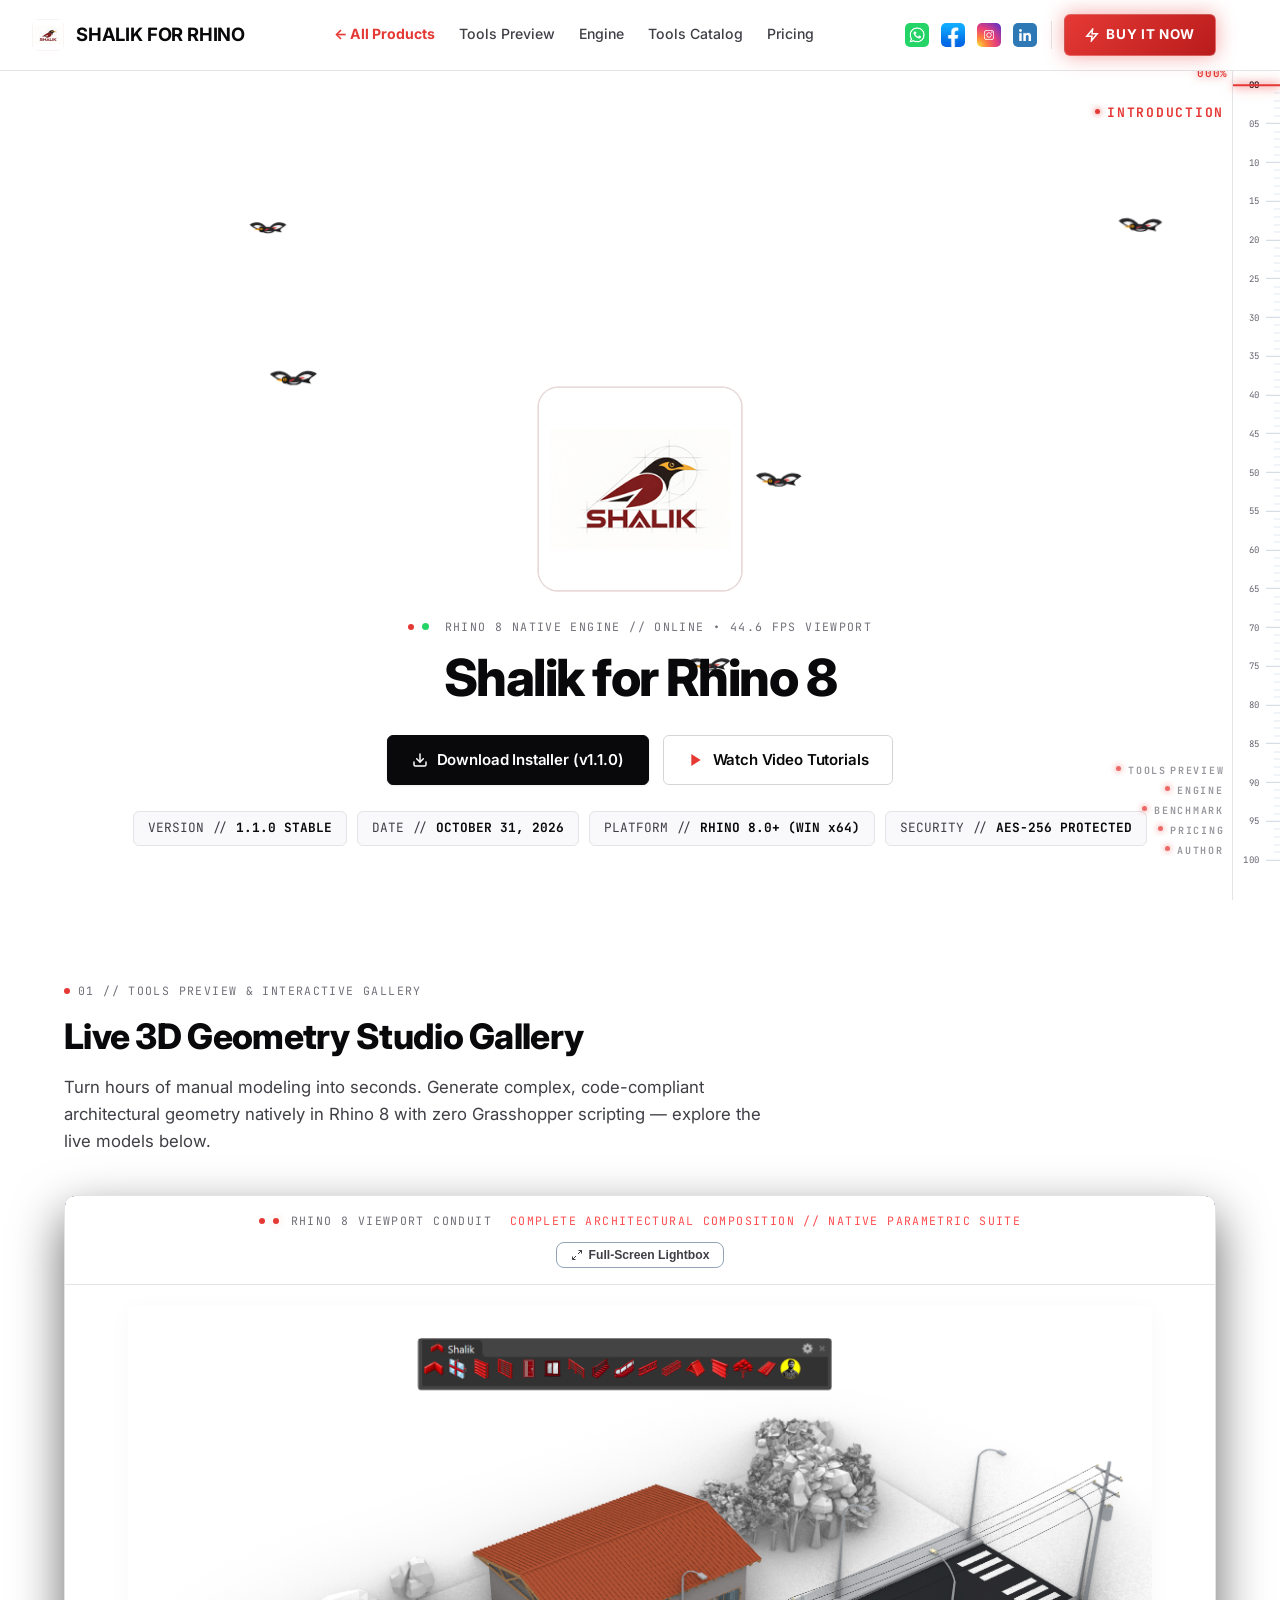
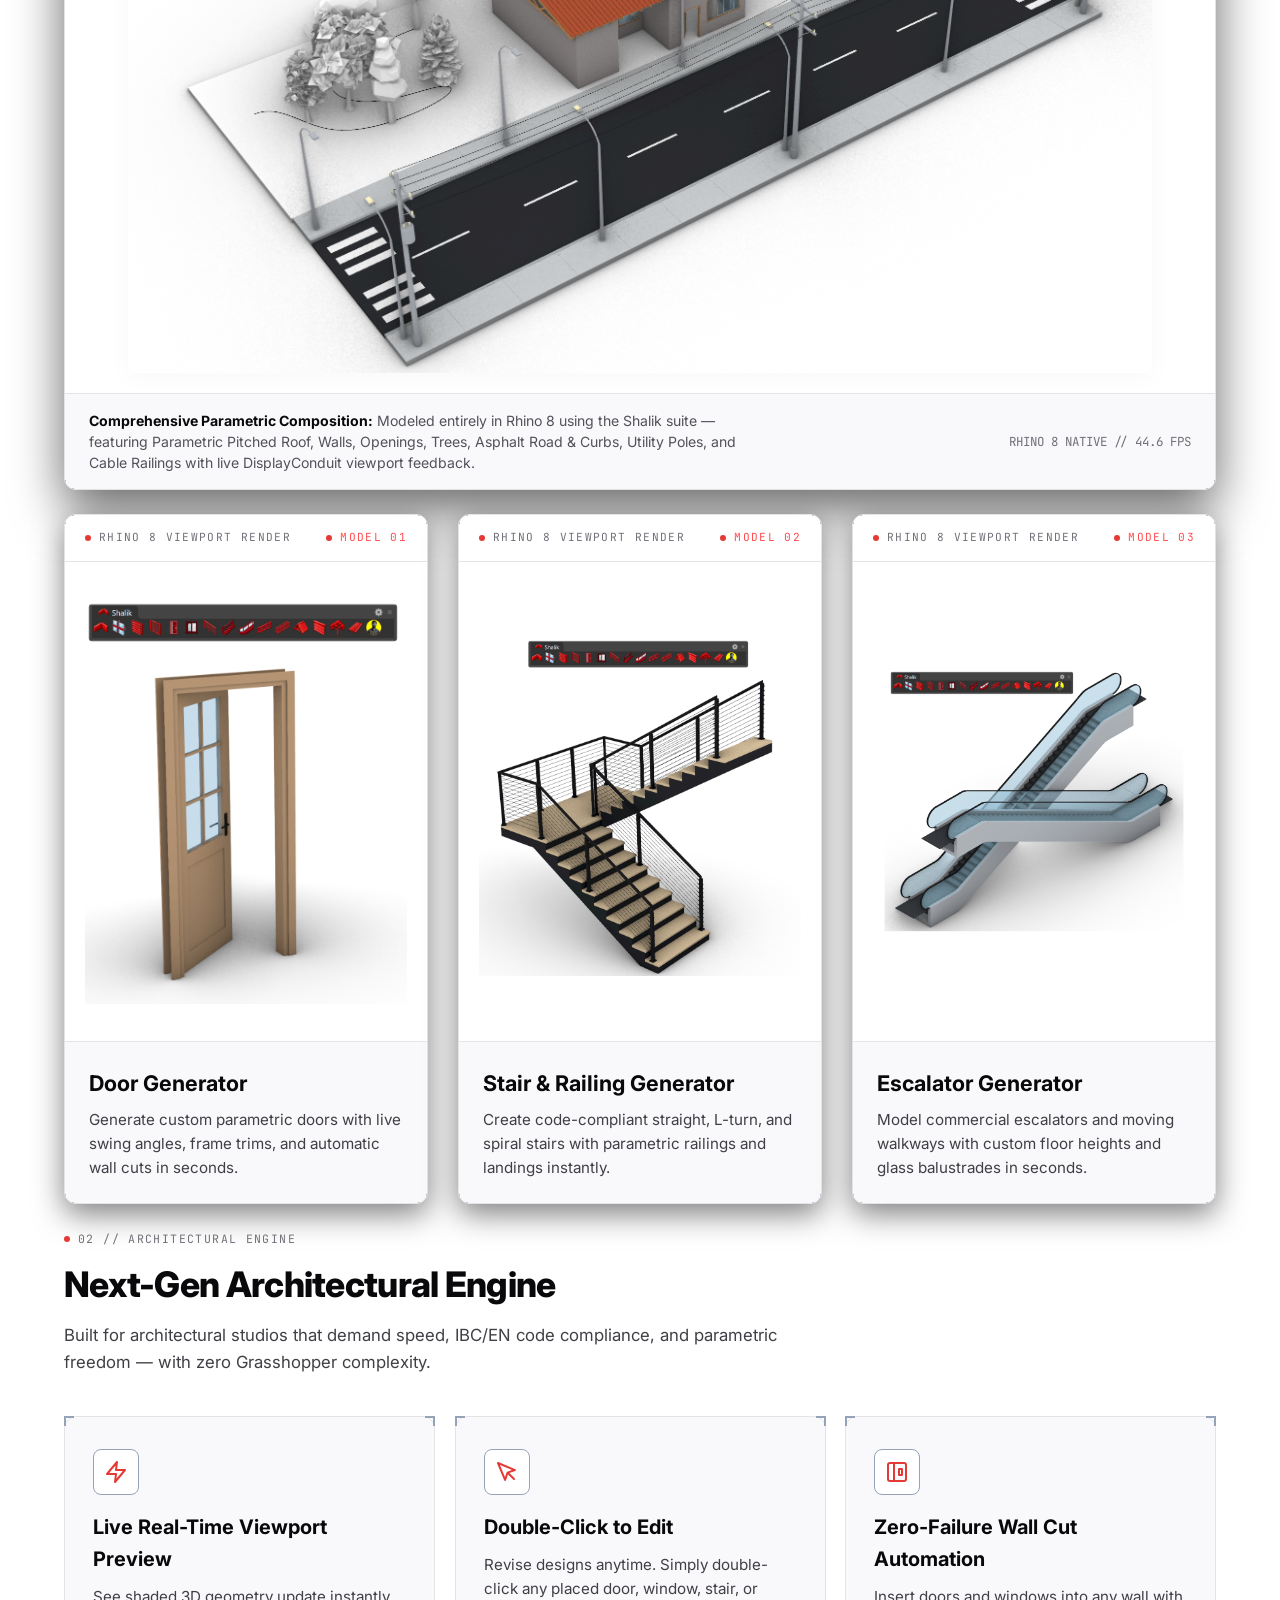
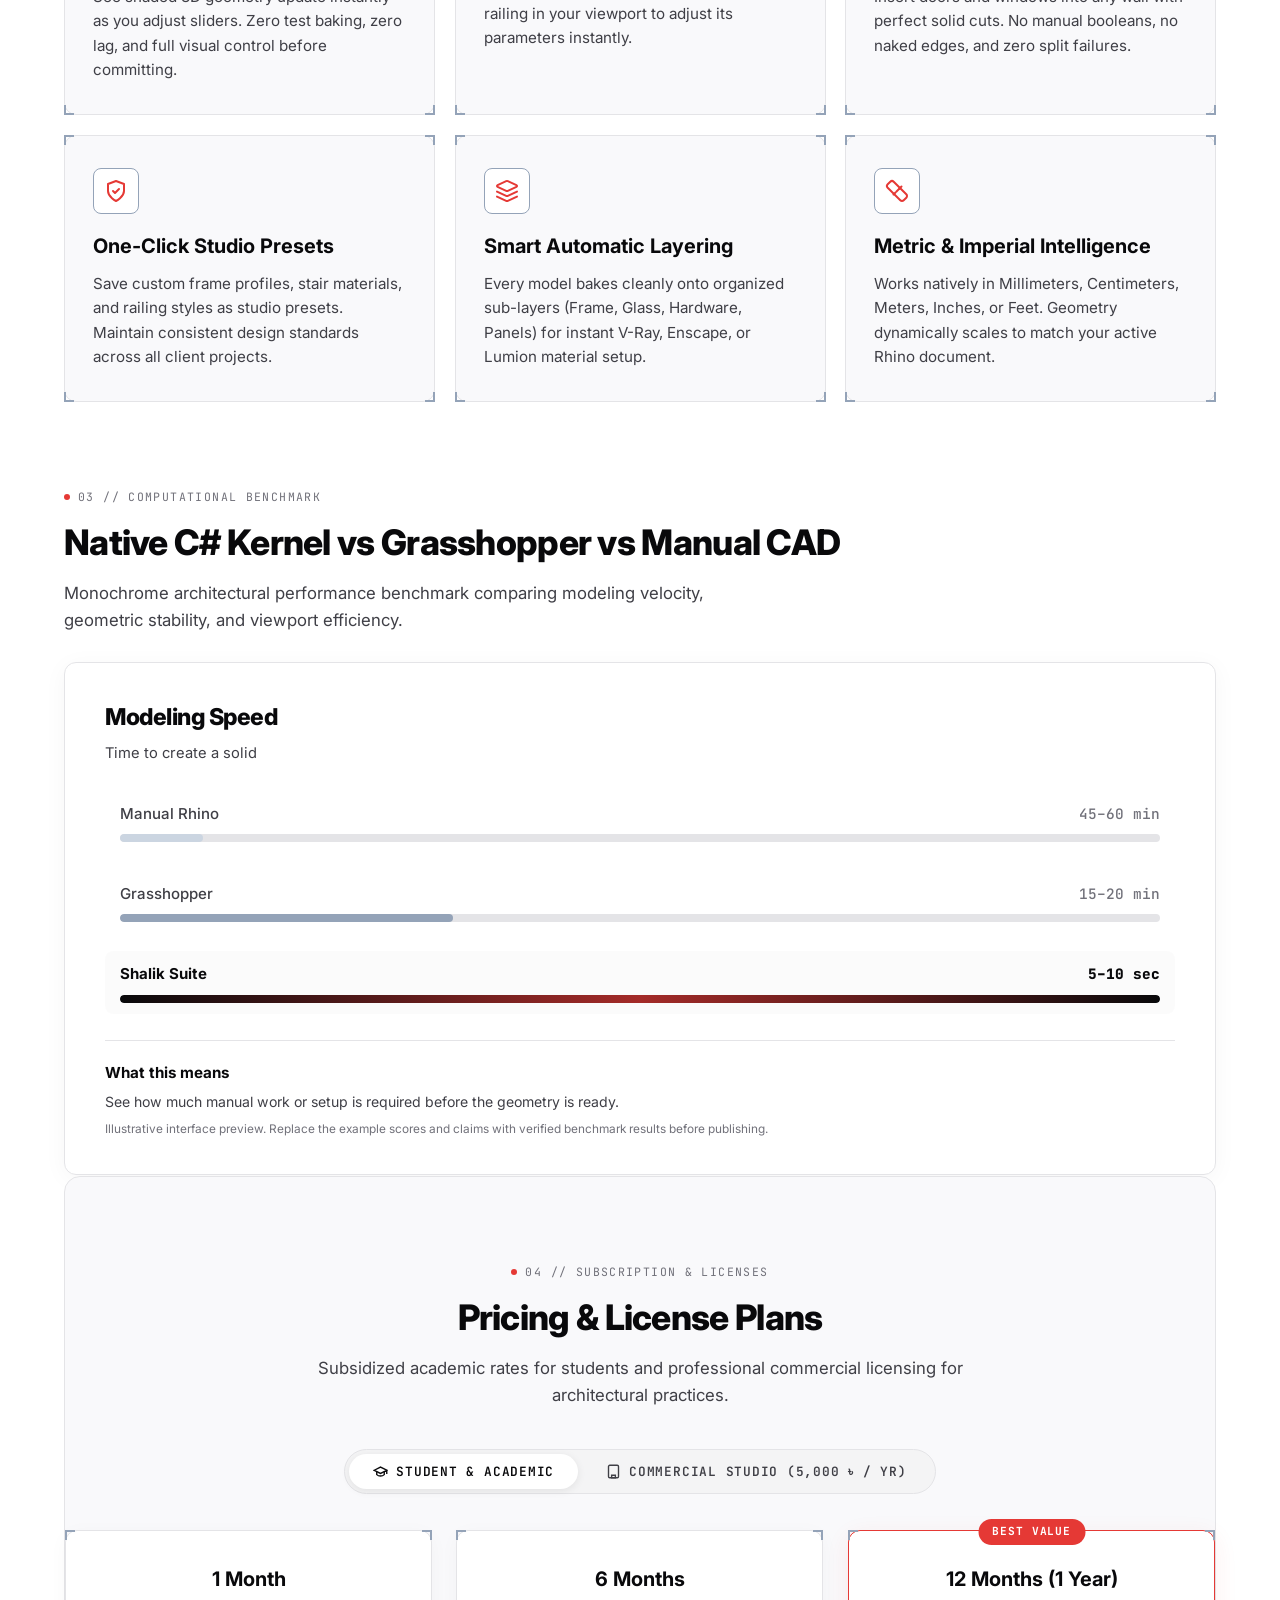
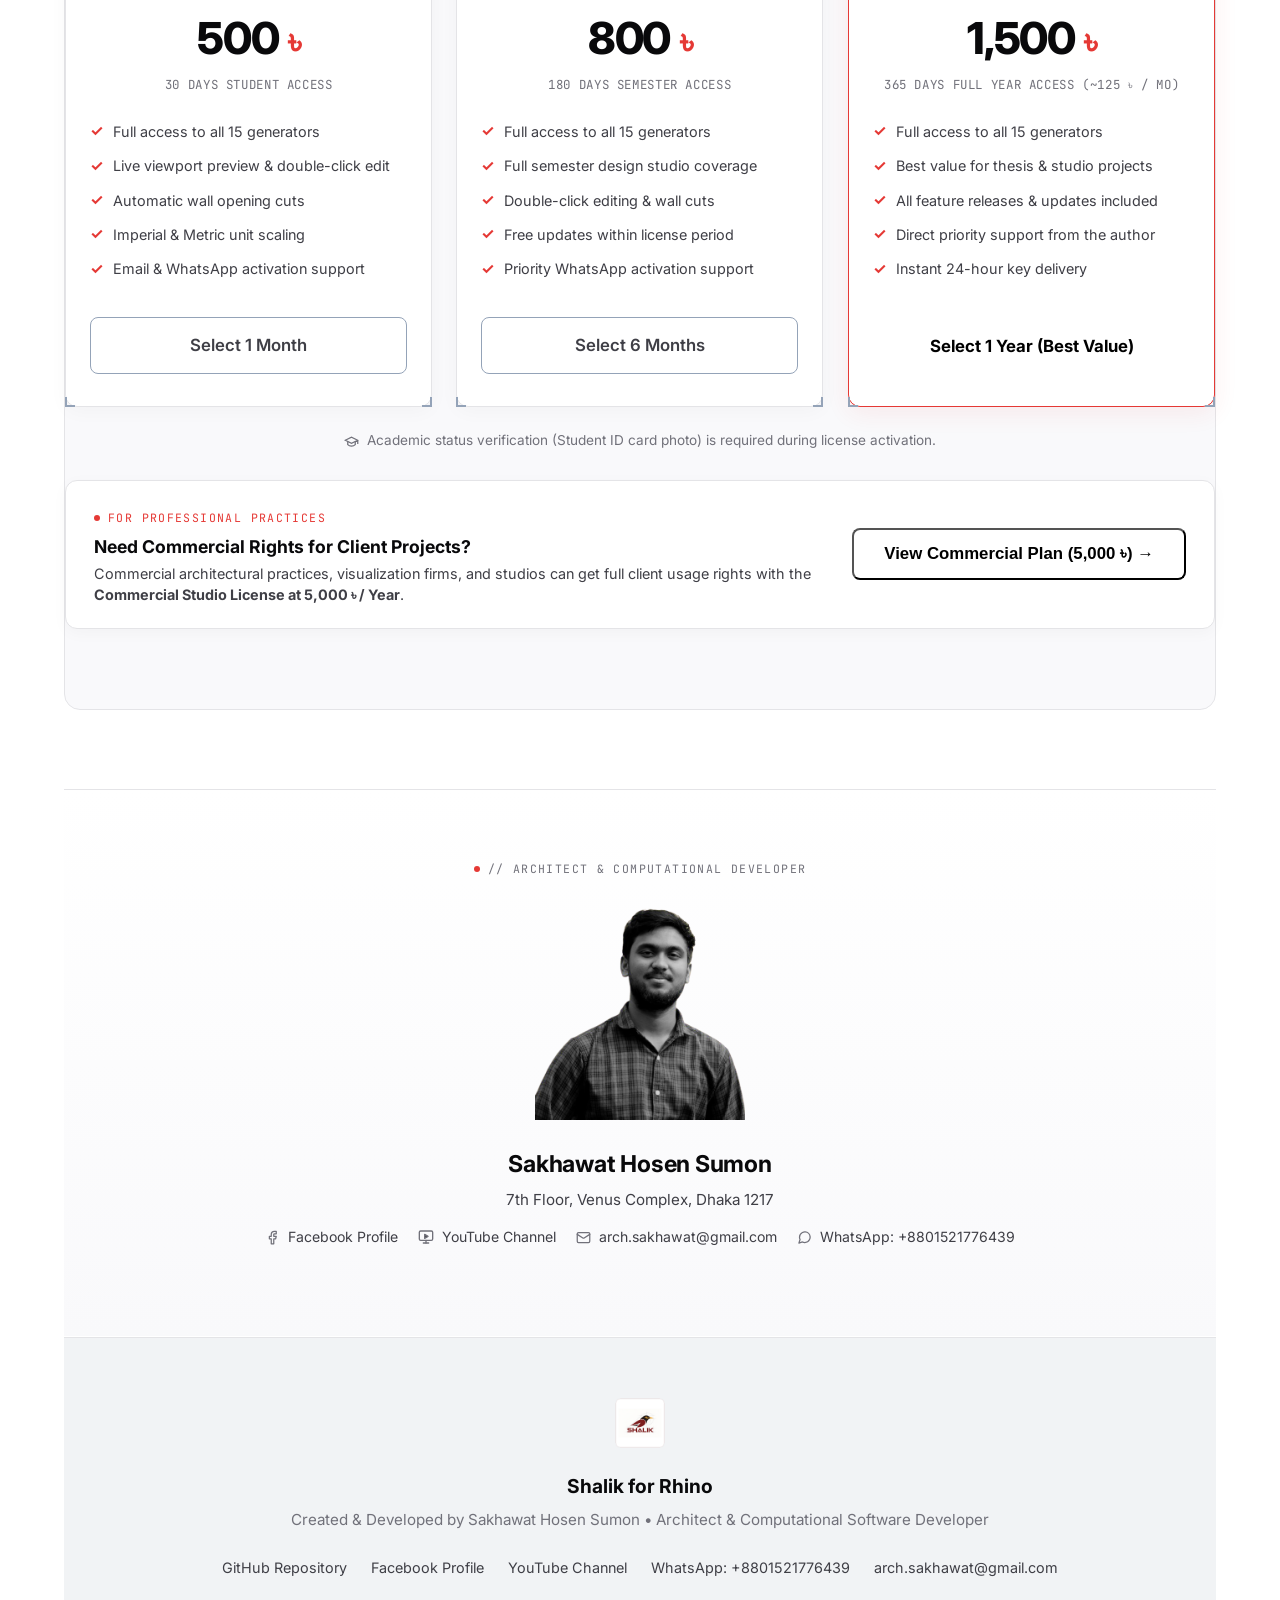
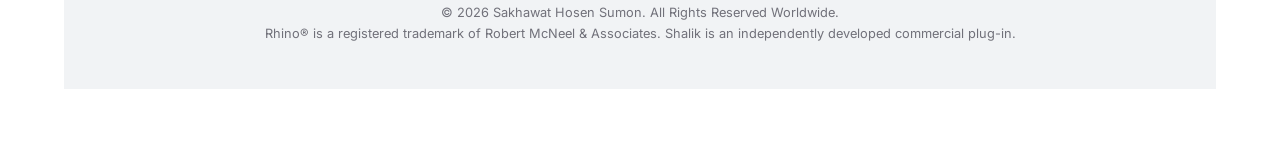
==== commit deffa62f: "Remove redundant Architect & Computational Software Developer title below author name" ====
--- a/docs/index.html
+++ b/docs/index.html
@@ -1,4 +1,4 @@
-﻿<!DOCTYPE html>
+<!DOCTYPE html>
 <html lang="en">
 <head>
 <style>
@@ -759,7 +759,7 @@
                 <img src="assets/author.png?v=20261026-center-align" alt="Sakhawat Hosen Sumon" class="author-photo">
             </div>
             <div class="author-name">Sakhawat Hosen Sumon</div>
-            <div class="author-title">Architect &amp; Computational Software Developer &mdash; 7th Floor, Venus Complex, Dhaka 1217</div>
+            <div class="author-title">7th Floor, Venus Complex, Dhaka 1217</div>
             
             <div class="author-links-bar">
                 <a href="https://www.facebook.com/sakhawat.sumon2" target="_blank" rel="noopener">
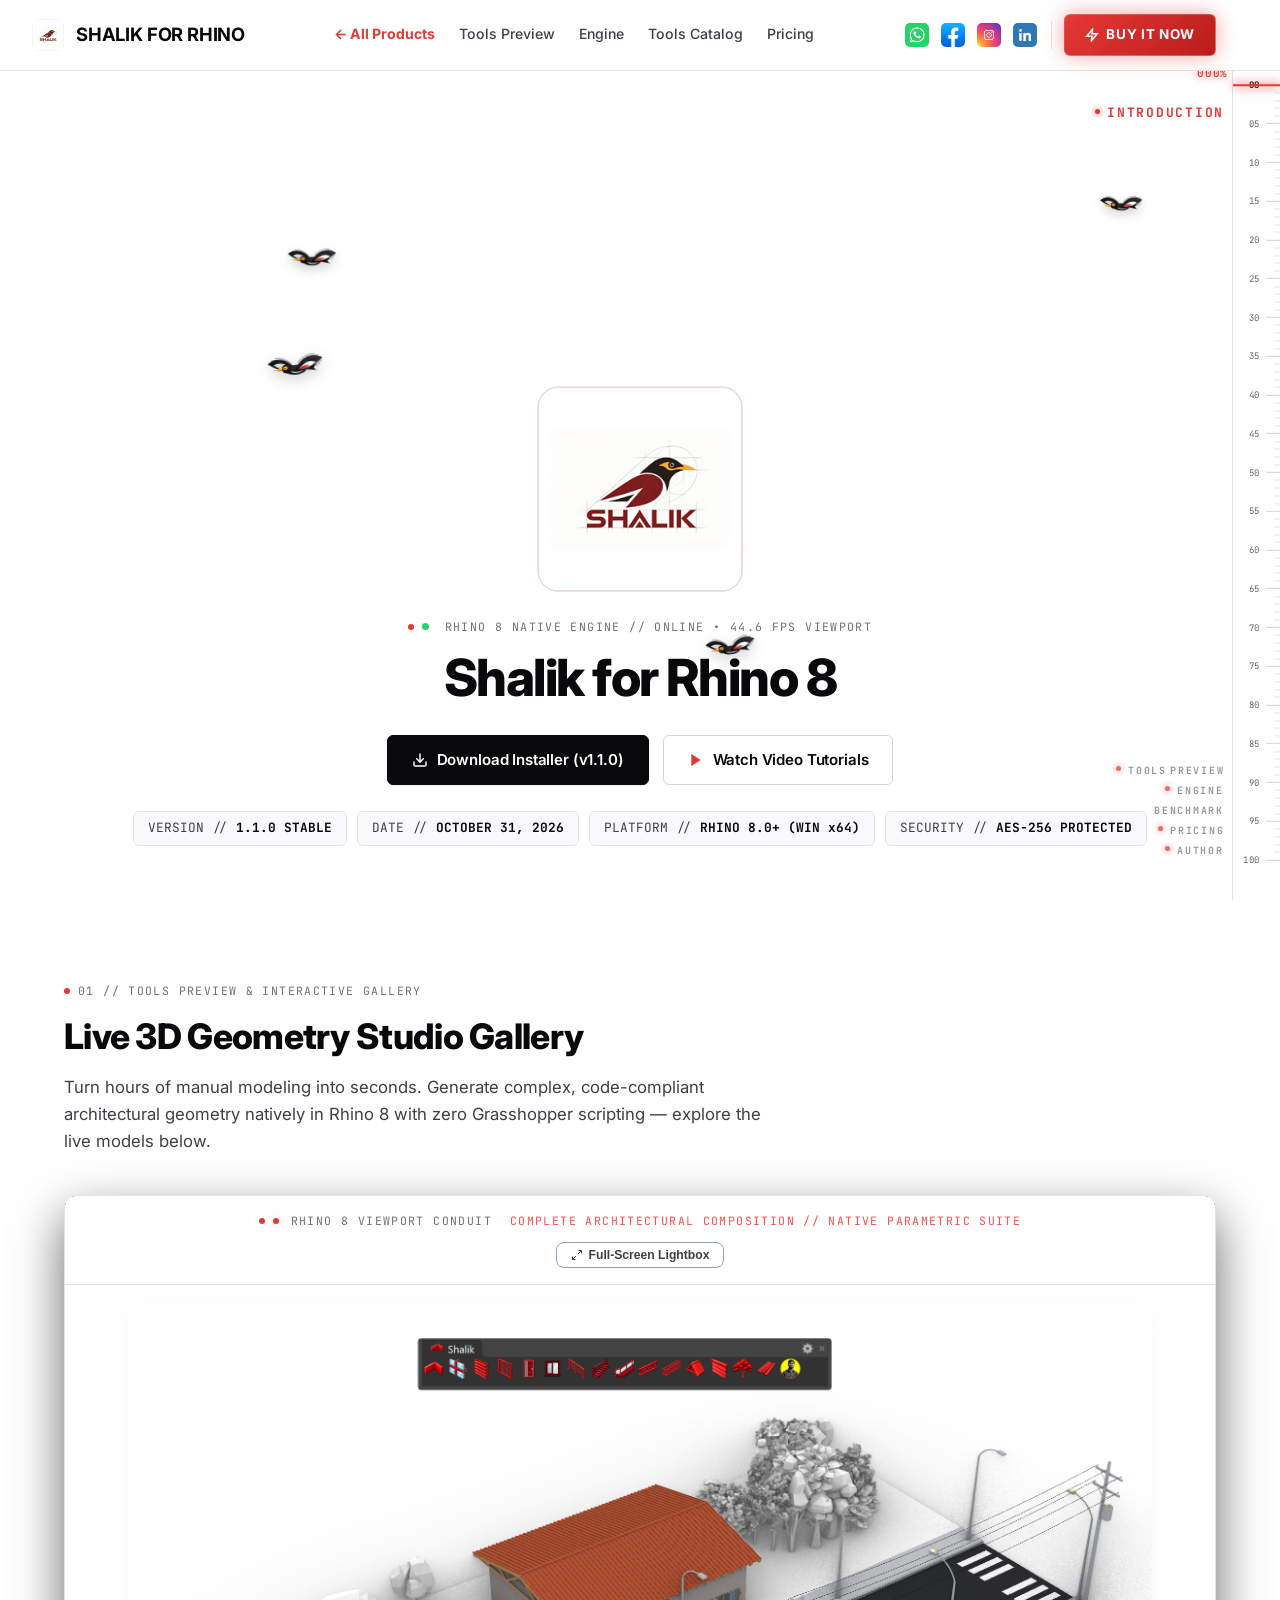
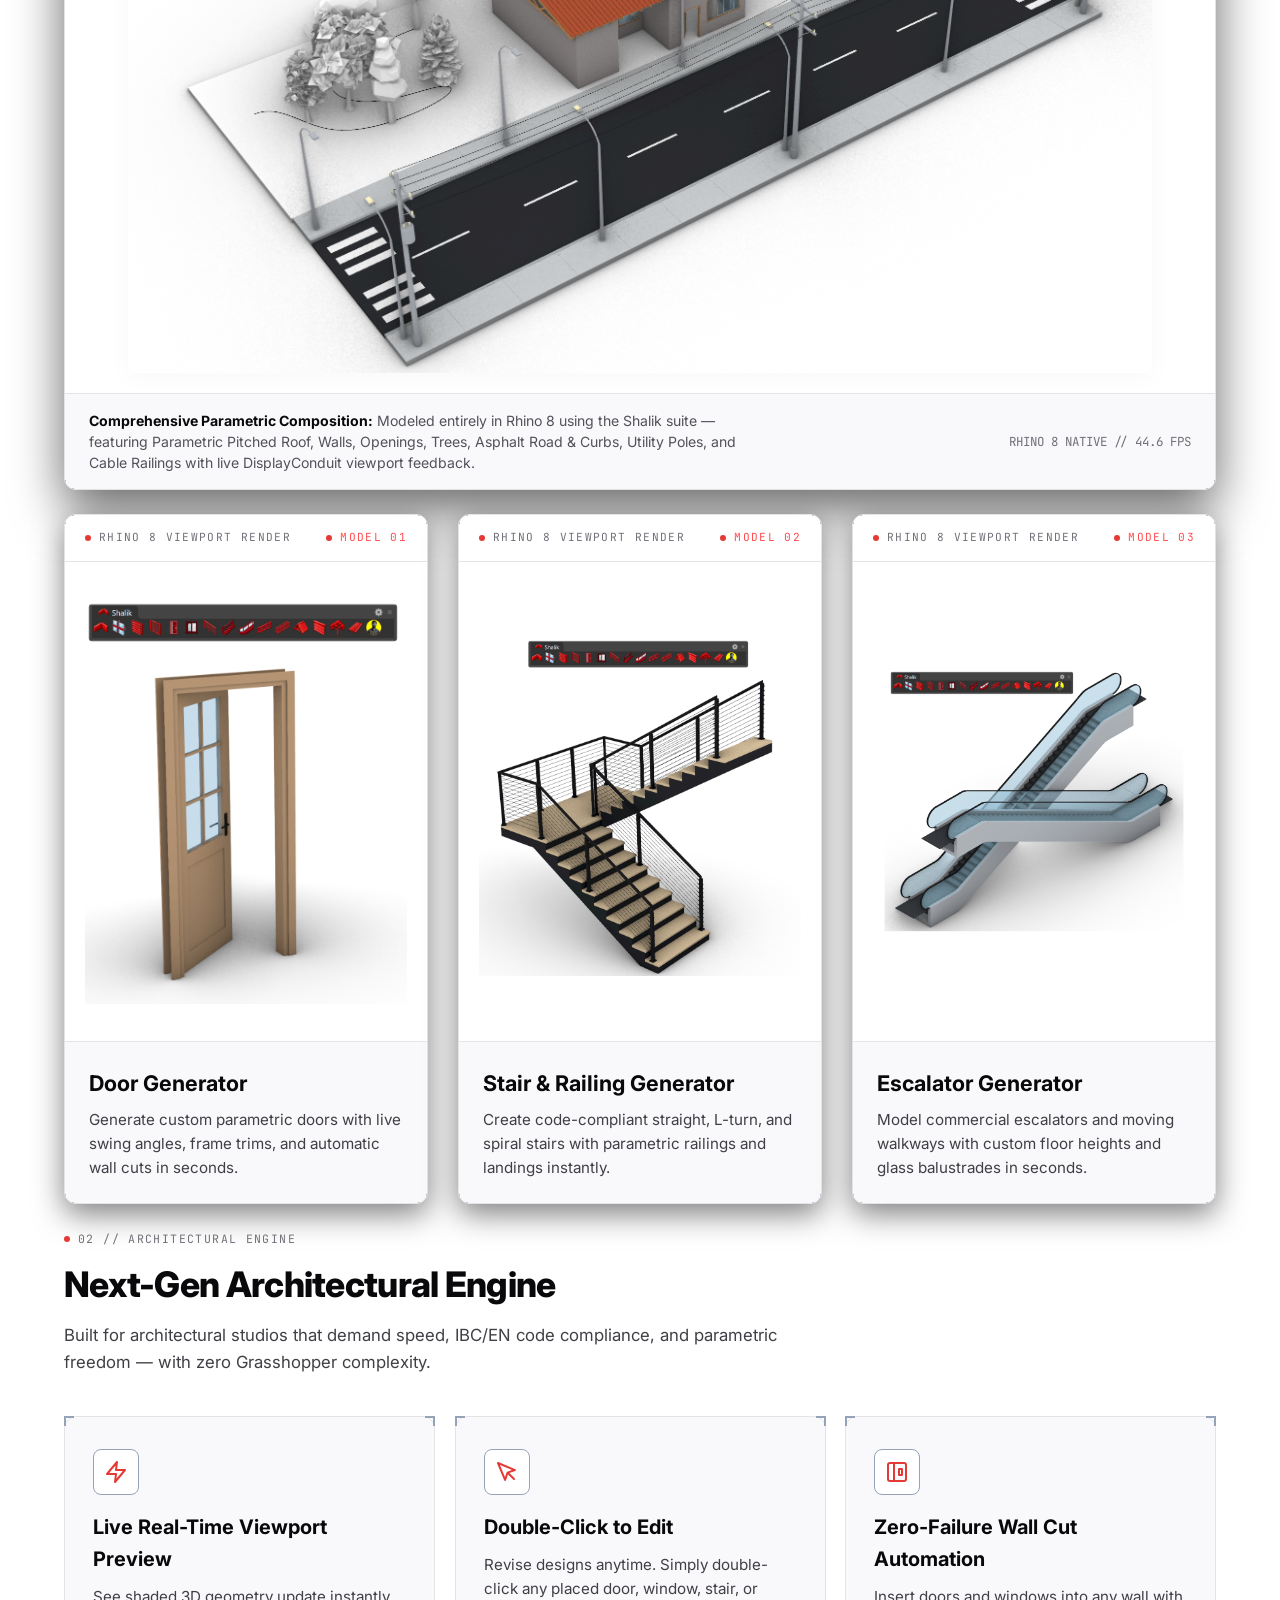
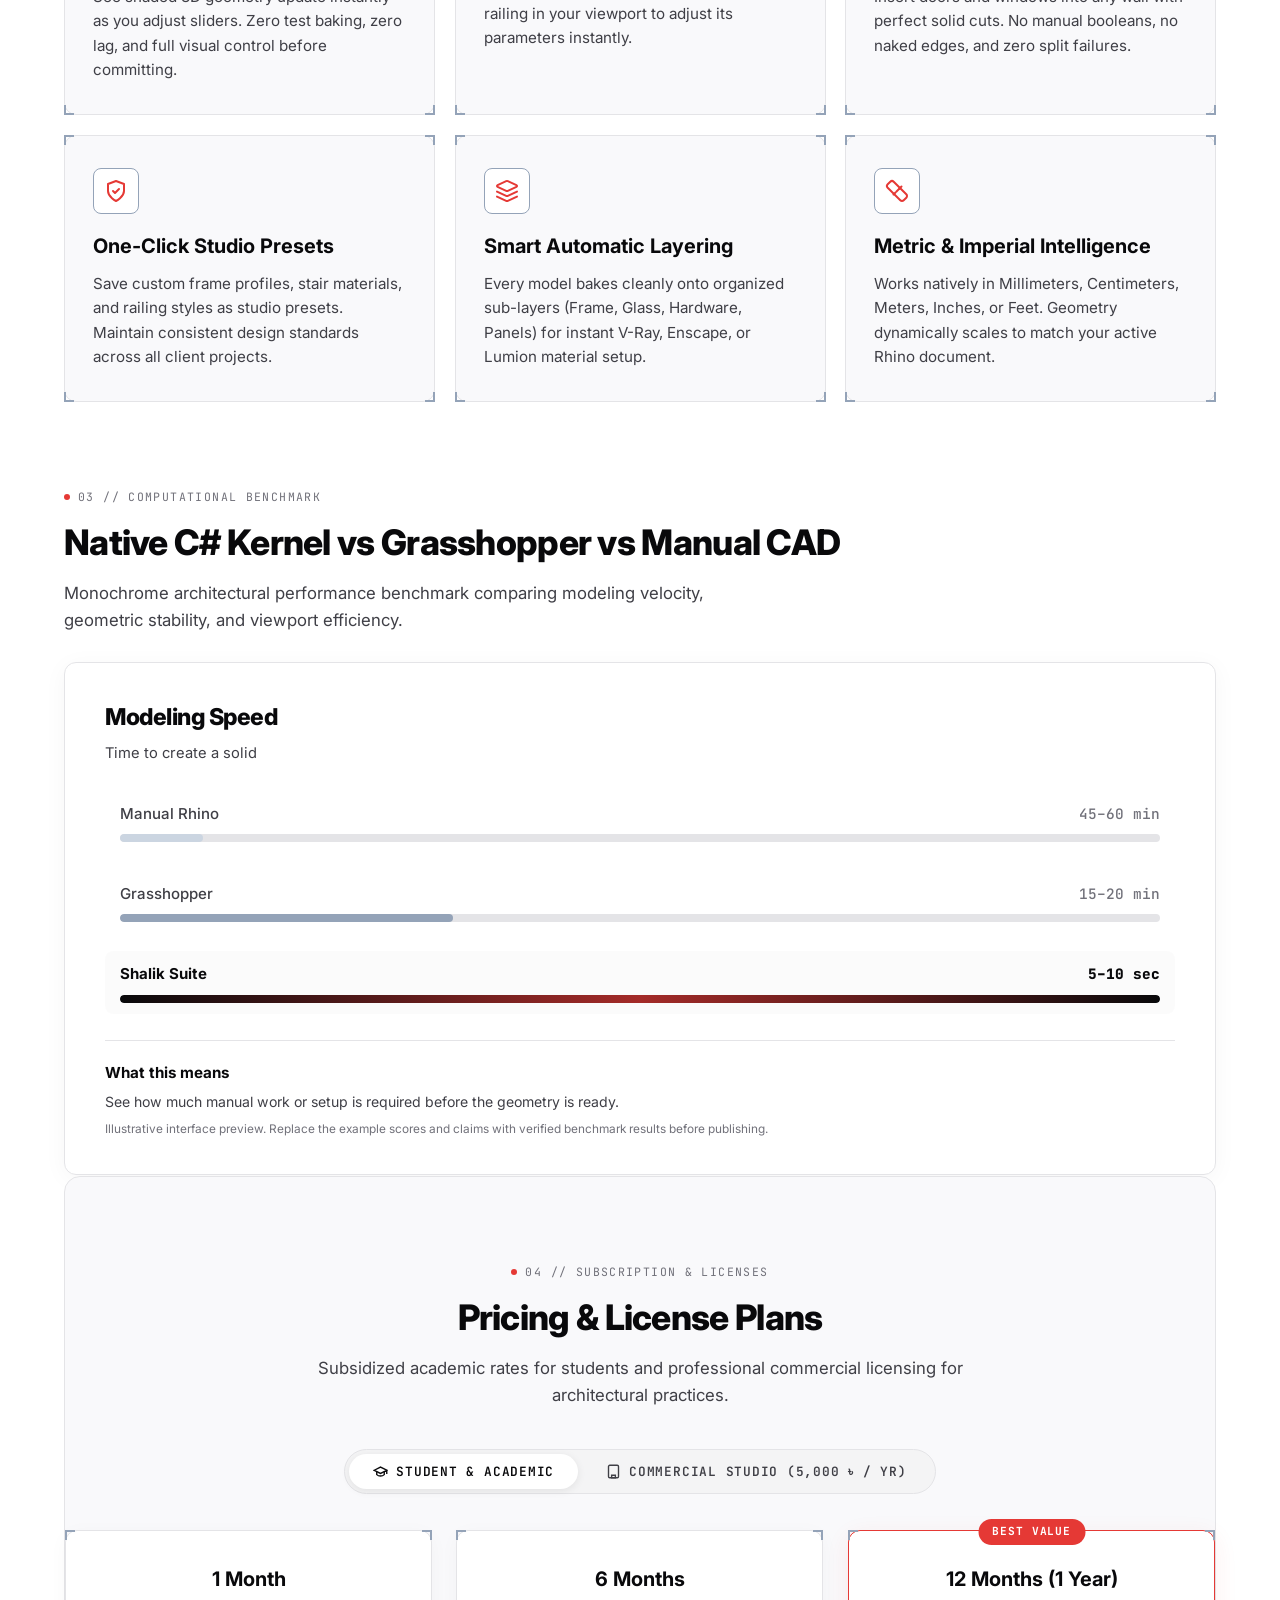
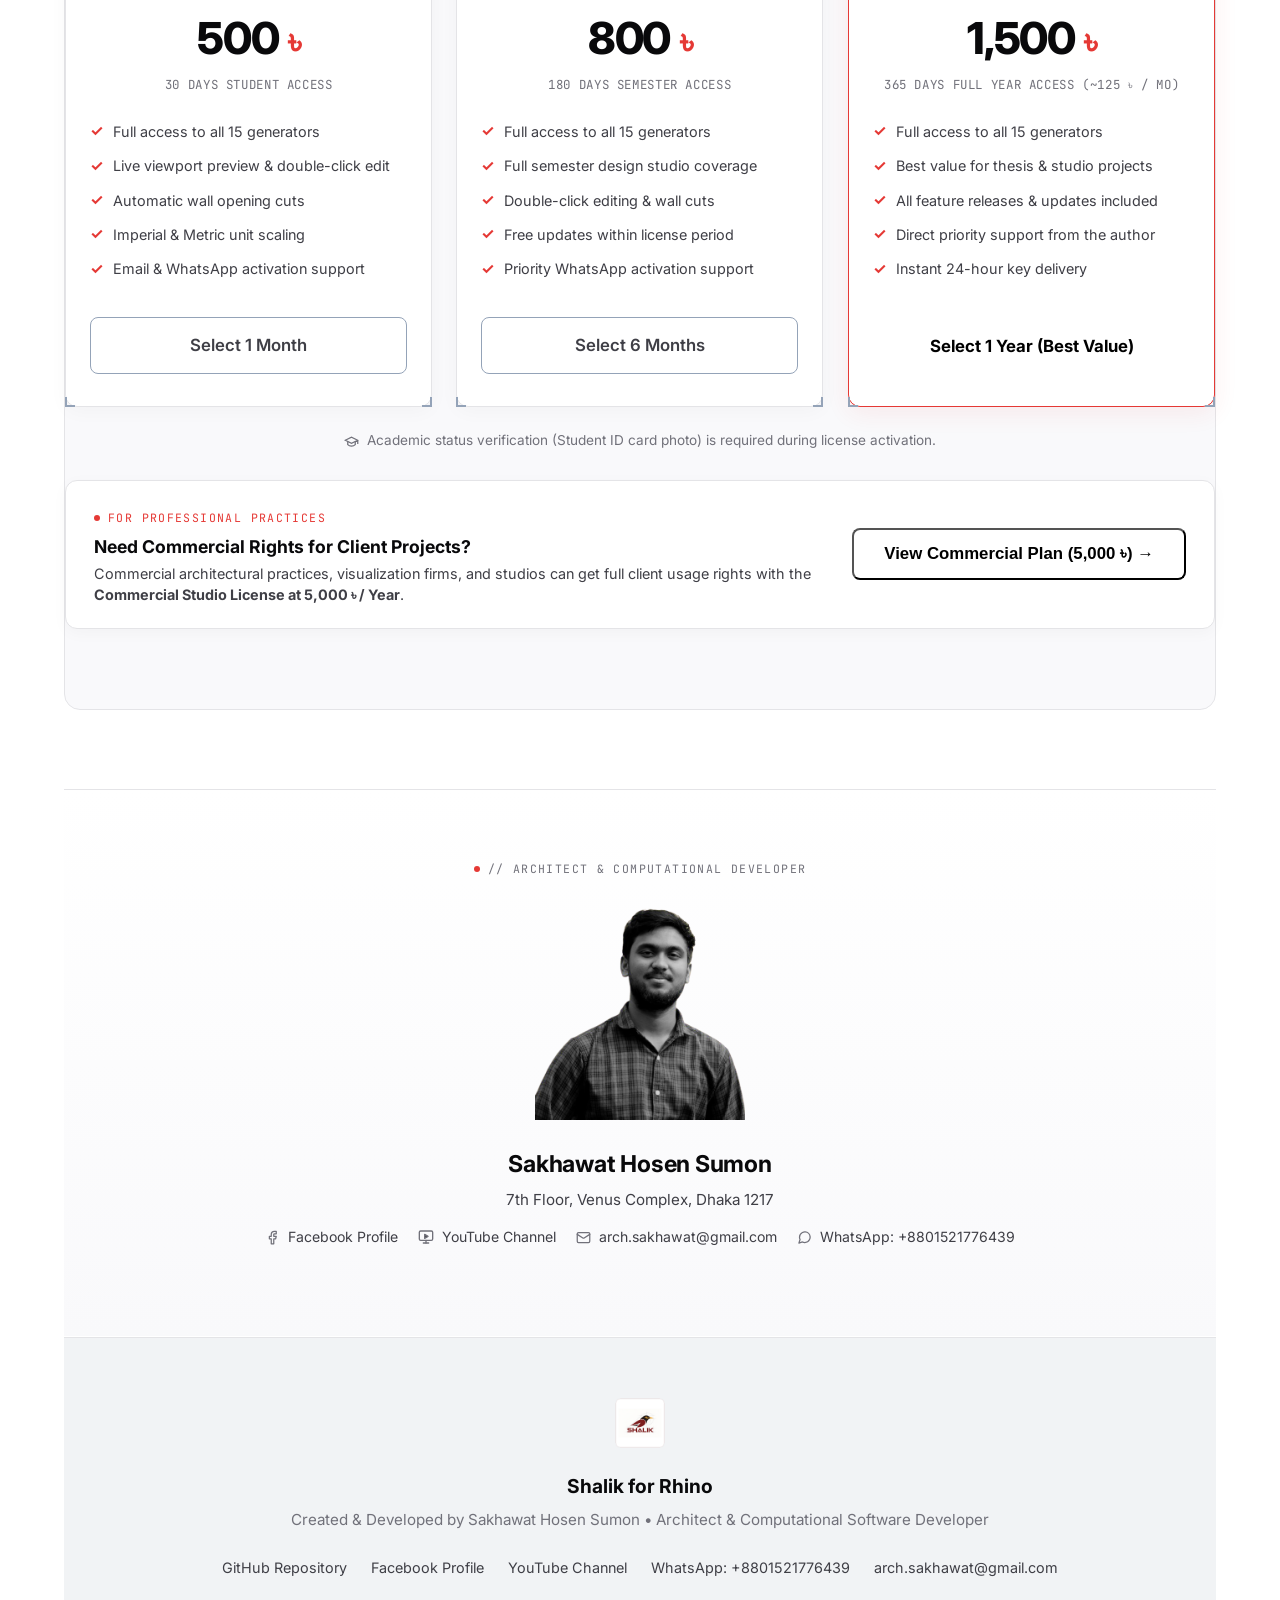
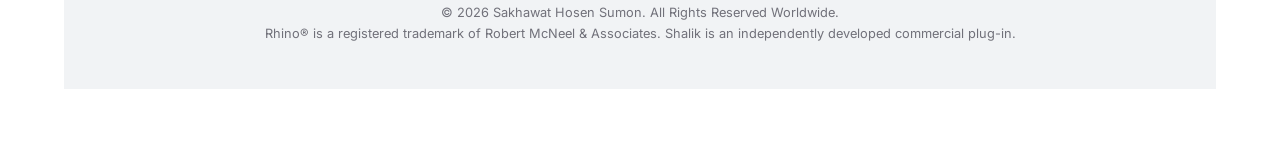
==== commit 144afda6: "Enhance Shalik birds with rich 3D shading, realistic banking physics, and mouse attraction" ====
--- a/docs/index.html
+++ b/docs/index.html
@@ -1,4 +1,4 @@
-<!DOCTYPE html>
+﻿<!DOCTYPE html>
 <html lang="en">
 <head>
 <style>
@@ -1468,7 +1468,7 @@
      Interactive Live Shalik Bird Flocking & B&W Infograph Scripts
      ======================================================================== -->
 <script>
-// --- High-Quality Flying Shalik Bird Simulation (Hero Area Confined) ---
+// --- High-Quality 3D Flying Shalik Bird Simulation with Mouse Attraction (Hero Area Confined) ---
 (function initShalikBirdFlock() {
     var stage = document.getElementById("shalik-sky-stage");
     if (!stage) return;
@@ -1476,45 +1476,144 @@
     var birds = [];
     var maxBirds = 5;
 
-    var shalikSvgContent = '<svg viewBox="0 0 64 42" class="shalik-bird-svg">' +
-        '<g class="bird-canvas">' +
-        // Aerodynamic tail
-        '<path class="bird-tail" d="M18,22 L8,24 L10,21 L8,18 L18,20 Z" fill="#18181b"/>' +
-        // Left Wing (layered primaries, signature white pied starling patch, crimson scapular accent)
-        '<g class="bird-wing-group-left">' +
-        '<path d="M26,20 C18,8 6,10 2,14 C8,19 16,23 26,22 Z" fill="#27272a"/>' +
-        '<path d="M22,19 C16,13 10,14 7,16 C11,19 16,21 22,20 Z" fill="#ffffff" opacity="0.95"/>' +
-        '<path d="M24,20 C20,16 16,17 14,18 C18,20 21,21 24,21 Z" fill="#e53935" opacity="0.85"/>' +
-        '</g>' +
-        // Right Wing (layered primaries, signature white pied starling patch, crimson scapular accent)
-        '<g class="bird-wing-group-right">' +
-        '<path d="M26,20 C34,8 46,10 50,14 C44,19 36,23 26,22 Z" fill="#27272a"/>' +
-        '<path d="M30,19 C36,13 42,14 45,16 C41,19 36,21 30,20 Z" fill="#ffffff" opacity="0.95"/>' +
-        '<path d="M28,20 C32,16 36,17 38,18 C34,20 31,21 28,21 Z" fill="#e53935" opacity="0.85"/>' +
-        '</g>' +
-        // Torso & White Underbelly
-        '<ellipse cx="26" cy="21" rx="9" ry="4.2" fill="#27272a"/>' +
-        '<path d="M20,22 C23,24.5 28,24.5 31,22 C28,23 23,23 20,22 Z" fill="#ffffff"/>' +
-        '<path d="M25,19 C28,19.5 31,20.5 32,22 C30,21.5 27,21 25,20 Z" fill="#e53935"/>' +
-        // Head
-        '<circle cx="34" cy="20" r="3.8" fill="#18181b"/>' +
-        // Signature Yellow-Orange Orbital Eye Patch of Shalik
-        '<ellipse cx="34.8" cy="19.5" rx="2" ry="1.6" fill="#f59e0b"/>' +
-        '<circle cx="34.8" cy="19.5" r="0.8" fill="#09090b"/>' +
-        '<circle cx="34.5" cy="19.2" r="0.3" fill="#ffffff"/>' +
-        // Curved Golden-Orange Beak
-        '<path d="M37.5,18.8 L44,20.2 L37.5,21.4 C38,20.5 38,19.5 37.5,18.8 Z" fill="#f59e0b"/>' +
-        '<path d="M37.5,19.8 L42,20.2 L37.5,20.4 Z" fill="#d97706"/>' +
-        '</g>' +
-        '</svg>';
+    // Rich 3D Anatomical Vector Shalik SVG with Volumetric Gradients & Ambient Shadows
+    var shalikSvgContent = '<svg viewBox="0 0 72 48" class="shalik-bird-svg">' +
+      '<defs>' +
+        '<linearGradient id="sbBody" x1="0%" y1="0%" x2="100%" y2="80%">' +
+          '<stop offset="0%" stop-color="#3f3f46"/>' +
+          '<stop offset="40%" stop-color="#27272a"/>' +
+          '<stop offset="85%" stop-color="#141416"/>' +
+          '<stop offset="100%" stop-color="#09090b"/>' +
+        '</linearGradient>' +
+        '<linearGradient id="sbBelly" x1="0%" y1="0%" x2="0%" y2="100%">' +
+          '<stop offset="0%" stop-color="#ffffff"/>' +
+          '<stop offset="65%" stop-color="#f4f4f5"/>' +
+          '<stop offset="100%" stop-color="#d4d4d8"/>' +
+        '</linearGradient>' +
+        '<linearGradient id="sbChest" x1="0%" y1="0%" x2="100%" y2="100%">' +
+          '<stop offset="0%" stop-color="#4a3733"/>' +
+          '<stop offset="50%" stop-color="#342826"/>' +
+          '<stop offset="100%" stop-color="#1f1817"/>' +
+        '</linearGradient>' +
+        '<radialGradient id="sbHead" cx="40%" cy="35%" r="65%">' +
+          '<stop offset="0%" stop-color="#3f3f46"/>' +
+          '<stop offset="50%" stop-color="#18181b"/>' +
+          '<stop offset="90%" stop-color="#09090b"/>' +
+          '<stop offset="100%" stop-color="#000000"/>' +
+        '</radialGradient>' +
+        '<linearGradient id="sbBeak" x1="0%" y1="0%" x2="0%" y2="100%">' +
+          '<stop offset="0%" stop-color="#fde047"/>' +
+          '<stop offset="35%" stop-color="#f59e0b"/>' +
+          '<stop offset="85%" stop-color="#d97706"/>' +
+          '<stop offset="100%" stop-color="#b45309"/>' +
+        '</linearGradient>' +
+        '<radialGradient id="sbEyePatch" cx="45%" cy="40%" r="60%">' +
+          '<stop offset="0%" stop-color="#fef08a"/>' +
+          '<stop offset="55%" stop-color="#f59e0b"/>' +
+          '<stop offset="100%" stop-color="#d97706"/>' +
+        '</radialGradient>' +
+        '<linearGradient id="sbWingNear" x1="0%" y1="0%" x2="100%" y2="100%">' +
+          '<stop offset="0%" stop-color="#3f3f46"/>' +
+          '<stop offset="35%" stop-color="#27272a"/>' +
+          '<stop offset="85%" stop-color="#18181b"/>' +
+          '<stop offset="100%" stop-color="#09090b"/>' +
+        '</linearGradient>' +
+        '<linearGradient id="sbWingFar" x1="0%" y1="0%" x2="100%" y2="100%">' +
+          '<stop offset="0%" stop-color="#27272a"/>' +
+          '<stop offset="50%" stop-color="#18181b"/>' +
+          '<stop offset="100%" stop-color="#050506"/>' +
+        '</linearGradient>' +
+        '<linearGradient id="sbScapular" x1="0%" y1="0%" x2="100%" y2="0%">' +
+          '<stop offset="0%" stop-color="#ef4444"/>' +
+          '<stop offset="60%" stop-color="#dc2626"/>' +
+          '<stop offset="100%" stop-color="#991b1b"/>' +
+        '</linearGradient>' +
+        '<filter id="sbShadow" x="-20%" y="-20%" width="150%" height="150%">' +
+          '<feDropShadow dx="0.6" dy="1.4" stdDeviation="1.2" flood-color="#000000" flood-opacity="0.38"/>' +
+        '</filter>' +
+      '</defs>' +
+      '<!-- Far Wing (Behind Body in 3D Depth) -->' +
+      '<g class="bird-wing-group-right">' +
+        '<path d="M30,22 C39,8 53,10 58,15 C51,21 42,25 30,24 Z" fill="url(#sbWingFar)"/>' +
+        '<path d="M58,15 Q49,14 40,19 M54,12 Q45,11 36,18 M50,10 Q41,9 33,17" stroke="#050506" stroke-width="0.6" fill="none" opacity="0.7"/>' +
+        '<path d="M35,21 C42,14 49,15 52,17 C47,21 41,23 35,22 Z" fill="#ffffff" opacity="0.85"/>' +
+        '<path d="M33,22 C38,18 43,19 45,20 C41,22 37,23 33,23 Z" fill="url(#sbScapular)" opacity="0.7"/>' +
+      '</g>' +
+      '<!-- Tail with Layered Rectrices & White Tips -->' +
+      '<g class="bird-tail">' +
+        '<path d="M20,24 L6,27 L10,24 L6,20 L20,22 Z" fill="url(#sbWingFar)"/>' +
+        '<path d="M6,27 L9,26 L7,24 L10,24 L8,21 L6,20 L8,23 Z" fill="#ffffff" opacity="0.95"/>' +
+        '<line x1="20" y1="23" x2="7" y2="21" stroke="#3f3f46" stroke-width="0.5" opacity="0.7"/>' +
+        '<line x1="20" y1="24" x2="7" y2="26" stroke="#3f3f46" stroke-width="0.5" opacity="0.7"/>' +
+      '</g>' +
+      '<!-- Main Torso with 3D Shading -->' +
+      '<g class="bird-body-group">' +
+        '<ellipse cx="29" cy="24" rx="11" ry="5.2" fill="url(#sbBody)"/>' +
+        '<path d="M27,21 C31,21.5 35,22.5 36,24.5 C34,24 30,23.5 27,22 Z" fill="url(#sbChest)"/>' +
+        '<path d="M21,25 C25,28.2 32,28 35,25 C31,26.5 25,26.5 21,25 Z" fill="url(#sbBelly)"/>' +
+      '</g>' +
+      '<!-- 3D Head, Crest & Face Details -->' +
+      '<g class="bird-head-group">' +
+        '<path d="M35,19 Q38,17 41,18.5 Q38,18 35,19 Z" fill="#18181b"/>' +
+        '<circle cx="39" cy="22" r="4.6" fill="url(#sbHead)"/>' +
+        '<ellipse cx="40" cy="21.2" rx="2.5" ry="1.9" fill="url(#sbEyePatch)"/>' +
+        '<circle cx="40.1" cy="21.2" r="1.1" fill="#facc15"/>' +
+        '<circle cx="40.2" cy="21.2" r="0.75" fill="#09090b"/>' +
+        '<circle cx="39.8" cy="20.8" r="0.32" fill="#ffffff"/>' +
+        '<path d="M43,20.6 Q47,21.2 53,22.4 Q47,23.5 43,24.2 C43.6,23 43.6,21.8 43,20.6 Z" fill="url(#sbBeak)"/>' +
+        '<path d="M43,22.4 L51.5,22.4 L43,23.8 Z" fill="#d97706"/>' +
+        '<path d="M43.5,21.1 Q47,21.7 51,22.3" stroke="#fef08a" stroke-width="0.5" stroke-linecap="round" fill="none"/>' +
+      '</g>' +
+      '<!-- Near Wing (Front Layer with 3D Ambient Shadow onto Body) -->' +
+      '<g class="bird-wing-group-left" filter="url(#sbShadow)">' +
+        '<path d="M29,23 C20,7 5,9 0,14 C7,20 17,26 29,25 Z" fill="url(#sbWingNear)"/>' +
+        '<path d="M0,14 Q9,13 18,18 M4,11 Q13,10 22,17 M8,9 Q17,8 26,16" stroke="#18181b" stroke-width="0.6" fill="none" opacity="0.6"/>' +
+        '<path d="M0,14 L3,16 L1,17 L5,19 L3,20 L8,22" stroke="#3f3f46" stroke-width="0.4" fill="none" opacity="0.4"/>' +
+        '<path d="M24,22 C17,15 11,16 7,18 C12,22 18,24 24,23 Z" fill="url(#sbBelly)"/>' +
+        '<path d="M26,23 C21,19 16,20 14,21 C18,23 22,24 26,24 Z" fill="url(#sbScapular)"/>' +
+        '<path d="M12,17 Q18,19 24,22" stroke="#ffffff" stroke-width="0.5" stroke-linecap="round" fill="none" opacity="0.6"/>' +
+      '</g>' +
+    '</svg>';
+
+    var mouse = {
+        x: -9999,
+        y: -9999,
+        active: false,
+        timer: null
+    };
+
+    function onPointerMove(e) {
+        var rect = stage.getBoundingClientRect();
+        var clientX = e.clientX !== undefined ? e.clientX : (e.touches && e.touches[0] ? e.touches[0].clientX : null);
+        var clientY = e.clientY !== undefined ? e.clientY : (e.touches && e.touches[0] ? e.touches[0].clientY : null);
+        if (clientX === null) return;
+
+        // Attract when cursor is within or near the hero section
+        if (clientY >= rect.top - 80 && clientY <= rect.bottom + 80 &&
+            clientX >= rect.left - 60 && clientX <= rect.right + 60) {
+            mouse.x = clientX - rect.left;
+            mouse.y = clientY - rect.top;
+            mouse.active = true;
+            clearTimeout(mouse.timer);
+            mouse.timer = setTimeout(function() {
+                mouse.active = false;
+            }, 3000);
+        } else {
+            mouse.active = false;
+        }
+    }
+
+    window.addEventListener("mousemove", onPointerMove, { passive: true });
+    window.addEventListener("touchmove", onPointerMove, { passive: true });
+    window.addEventListener("mouseleave", function() { mouse.active = false; });
 
     function createBird(x, y, vx, vy, scale) {
         var el = document.createElement("div");
         el.className = "shalik-bird-unit";
-        el.title = "Shalik in flight";
+        el.title = "Shalik in 3D flight";
         var s = scale || (0.85 + Math.random() * 0.25);
-        el.style.width = Math.round(58 * s) + "px";
-        el.style.height = Math.round(38 * s) + "px";
+        el.style.width = Math.round(68 * s) + "px";
+        el.style.height = Math.round(46 * s) + "px";
         el.innerHTML = shalikSvgContent;
 
         stage.appendChild(el);
@@ -1523,12 +1622,16 @@
             el: el,
             x: x,
             y: y,
-            vx: vx || (Math.random() > 0.5 ? 1.7 : -1.7),
+            z: Math.random() * 20 - 10,
+            vx: vx || (Math.random() > 0.5 ? 1.8 : -1.8),
             vy: vy || (Math.random() * 0.6 - 0.3),
             scale: s,
             phase: Math.random() * Math.PI * 2,
             flapTimer: Math.floor(Math.random() * 90),
-            isGliding: false
+            isGliding: false,
+            orbitDir: Math.random() > 0.5 ? 1 : -1,
+            roll: 0,
+            pitch: 0
         };
 
         el.addEventListener("click", function(e) {
@@ -1547,7 +1650,6 @@
 
     function onBirdClick(target) {
         if (birds.length < maxBirds) {
-            // Visual ripple ring
             var burst = document.createElement("div");
             burst.className = "bird-split-burst";
             burst.style.left = target.x + "px";
@@ -1555,31 +1657,27 @@
             stage.appendChild(burst);
             setTimeout(function() { if (burst.parentNode) burst.parentNode.removeChild(burst); }, 600);
 
-            // Double / spawn companion bird
             var speed = Math.sqrt(target.vx * target.vx + target.vy * target.vy) || 1.8;
             var dir = target.vx >= 0 ? 1 : -1;
             createBird(target.x, Math.max(20, target.y - 18), dir * (speed * 0.95), -0.9, target.scale * 0.95);
         }
-        // Swift upward acceleration burst
-        target.vy = -1.4;
-        target.vx *= 1.25;
+        target.vy = -1.6;
+        target.vx *= 1.3;
         target.isGliding = false;
         target.el.classList.remove("is-gliding");
     }
 
-    // Compute responsive bird count: only 2 on mobile phones, scaling up to maximum 5 on large screens
     function getTargetBirdCount() {
         var w = window.innerWidth || document.documentElement.clientWidth || 1200;
         if (w < 600) {
-            return 2; // for mobile phone, only 2
+            return 2; // mobile: strictly 2
         } else if (w < 960) {
-            return 3; // tablets / foldables
+            return 3;
         } else {
-            return 5; // desktop & large screens: strictly maximum 5
+            return 5; // desktop: maximum 5
         }
     }
 
-    // Initialize birds organically distributed across the Hero sky
     function setupInitialBirds() {
         while (birds.length > 0) {
             var old = birds.pop();
@@ -1592,18 +1690,17 @@
 
         for (var i = 0; i < count; i++) {
             var colWidth = (w * 0.84) / count;
-            var startX = (w * 0.08) + (i * colWidth) + (Math.random() * (colWidth * 0.45));
-            var startY = (h * 0.14) + ((i % 4) * (h * 0.16)) + (Math.random() * (h * 0.08));
+            var startX = (w * 0.08) + (i * colWidth) + (Math.random() * (colWidth * 0.4));
+            var startY = (h * 0.15) + ((i % 4) * (h * 0.18)) + (Math.random() * (h * 0.06));
             var dir = (i % 2 === 0) ? 1 : -1;
-            var vx = dir * (1.5 + Math.random() * 0.7);
+            var vx = dir * (1.6 + Math.random() * 0.6);
             var vy = (Math.random() * 0.5 - 0.25);
-            var s = 0.82 + Math.random() * 0.28;
+            var s = 0.85 + Math.random() * 0.25;
 
             createBird(startX, startY, vx, vy, s);
         }
     }
 
-    // Dynamic responsive adjustment on window resize
     var resizeTimer = null;
     window.addEventListener("resize", function() {
         clearTimeout(resizeTimer);
@@ -1612,7 +1709,6 @@
             var w = stage.clientWidth || window.innerWidth || 1000;
             var h = stage.clientHeight || 520;
 
-            // Spawn additional birds if screen size expanded
             while (birds.length < targetCount && birds.length < maxBirds) {
                 var startX = Math.random() * (w * 0.8) + (w * 0.1);
                 var startY = Math.random() * (h * 0.6) + (h * 0.15);
@@ -1620,13 +1716,12 @@
                 createBird(
                     startX,
                     startY,
-                    dir * (1.5 + Math.random() * 0.7),
+                    dir * (1.6 + Math.random() * 0.6),
                     Math.random() * 0.5 - 0.25,
-                    0.82 + Math.random() * 0.28
+                    0.85 + Math.random() * 0.25
                 );
             }
 
-            // Remove excess birds if screen shrunk (keeping minimum 2 birds for mobile)
             while (birds.length > targetCount && birds.length > 2) {
                 var removed = birds.pop();
                 if (removed.el && removed.el.parentNode) {
@@ -1636,7 +1731,6 @@
         }, 200);
     });
 
-    // Continuous 60fps flight loop strictly bounded to Hero Area
     function animateFlock() {
         var w = stage.clientWidth || 1000;
         var h = stage.clientHeight || 520;
@@ -1646,7 +1740,7 @@
 
             // Natural flap-and-glide cycle
             b.flapTimer++;
-            if (b.flapTimer > 105) {
+            if (b.flapTimer > 105 && !mouse.active) {
                 b.flapTimer = 0;
                 b.isGliding = !b.isGliding;
                 if (b.isGliding) {
@@ -1656,35 +1750,97 @@
                 }
             }
 
+            // Mouse pointer attraction dynamics
+            if (mouse.active) {
+                var dx = mouse.x - b.x;
+                var dy = mouse.y - b.y;
+                var dist = Math.sqrt(dx * dx + dy * dy);
+
+                if (dist > 8 && dist < 880) {
+                    var normX = dx / dist;
+                    var normY = dy / dist;
+                    // Tangential swirl creates dynamic circling swoops around the pointer
+                    var tangentX = -normY * b.orbitDir;
+                    var tangentY = normX * b.orbitDir;
+
+                    var pull = Math.min(0.065, 14 / (dist + 50));
+                    var orbitWeight = dist < 140 ? 0.9 : 0.35;
+
+                    var targetVx = normX * 2.6 + tangentX * orbitWeight * 2.3;
+                    var targetVy = normY * 2.0 + tangentY * orbitWeight * 1.8;
+
+                    b.vx += (targetVx - b.vx) * pull;
+                    b.vy += (targetVy - b.vy) * pull;
+
+                    // Swoop depth toward viewer in 3D
+                    b.z += (18 - b.z) * 0.04;
+
+                    // Smooth banking glide when sweeping close to mouse
+                    if (dist < 75 && Math.random() > 0.35) {
+                        b.isGliding = true;
+                        b.el.classList.add("is-gliding");
+                    } else {
+                        b.isGliding = false;
+                        b.el.classList.remove("is-gliding");
+                    }
+                }
+            } else {
+                b.z += (0 - b.z) * 0.02;
+                var curSpeed = Math.sqrt(b.vx * b.vx + b.vy * b.vy);
+                if (curSpeed > 2.6) {
+                    b.vx *= 0.985;
+                    b.vy *= 0.985;
+                } else if (curSpeed < 1.3) {
+                    var curDir = b.vx >= 0 ? 1 : -1;
+                    b.vx = curDir * 1.6;
+                }
+            }
+
             b.phase += 0.045;
             b.x += b.vx;
-            b.y += b.vy + (b.isGliding ? Math.sin(b.phase * 0.6) * 0.25 : Math.sin(b.phase) * 0.6);
+            b.y += b.vy + (b.isGliding ? Math.sin(b.phase * 0.6) * 0.22 : Math.sin(b.phase) * 0.55);
 
             // Confine flight strictly within Hero Section boundaries
             var marginX = 20;
             var marginY = 15;
 
-            if (b.x > w - 70) {
+            if (b.x > w - 75) {
                 b.vx = -Math.abs(b.vx);
             } else if (b.x < marginX) {
                 b.vx = Math.abs(b.vx);
             }
 
-            if (b.y > h - 55) {
+            if (b.y > h - 60) {
                 b.vy = -Math.abs(b.vy) * 0.85;
             } else if (b.y < marginY) {
                 b.vy = Math.abs(b.vy) * 0.85;
             }
 
+            // 3D Banking & Pitch Calculation
+            var targetRoll = (b.vy * 7.5) + (b.vx * 3.5);
+            b.roll += (targetRoll - b.roll) * 0.12;
+
+            var targetPitch = Math.max(-25, Math.min(25, -b.vy * 15));
+            b.pitch += (targetPitch - b.pitch) * 0.14;
+
             var faceDir = b.vx >= 0 ? 1 : -1;
-            // Realistic banking angle into turns
-            var bankAngle = (b.vy * 8);
-            b.el.style.transform = "translate3d(" + b.x.toFixed(1) + "px, " + b.y.toFixed(1) + "px, 0) scaleX(" + faceDir + ") rotate(" + bankAngle.toFixed(1) + "deg)";
+            var currentScale = b.scale * (1 + b.z * 0.006);
+
+            // Dynamic 3D shadow blur based on Z depth
+            var shadowBlur = Math.round(7 + b.z * 0.25);
+            var shadowY = Math.round(5 + b.z * 0.18);
+            b.el.style.filter = "drop-shadow(0 " + shadowY + "px " + shadowBlur + "px rgba(0,0,0,0.18))";
+
+            b.el.style.transform = 
+                "translate3d(" + b.x.toFixed(1) + "px, " + b.y.toFixed(1) + "px, " + b.z.toFixed(1) + "px) " +
+                "scaleX(" + faceDir + ") " +
+                "rotateZ(" + (faceDir * b.roll).toFixed(1) + "deg) " +
+                "rotateX(" + b.pitch.toFixed(1) + "deg) " +
+                "scale(" + currentScale.toFixed(2) + ")";
         }
         requestAnimationFrame(animateFlock);
     }
 
-    // Start simulation once DOM and layout dimensions are computed
     if (stage.clientHeight > 0) {
         setupInitialBirds();
     } else {
--- a/docs/assets/style.css
+++ b/docs/assets/style.css
@@ -4094,20 +4094,23 @@
     pointer-events: none;
     z-index: 1;
     overflow: hidden;
+    perspective: 900px;
 }
 
 .shalik-bird-unit {
     position: absolute;
-    width: 58px;
-    height: 38px;
+    width: 68px;
+    height: 46px;
     pointer-events: auto;
     cursor: pointer;
     user-select: none;
     will-change: transform;
+    transform-style: preserve-3d;
+    filter: drop-shadow(0 5px 10px rgba(0, 0, 0, 0.16));
     transition: filter 0.25s ease;
 }
 .shalik-bird-unit:hover {
-    filter: drop-shadow(0 4px 14px rgba(229, 57, 53, 0.45));
+    filter: drop-shadow(0 6px 18px rgba(229, 57, 53, 0.55)) !important;
 }
 
 .shalik-bird-svg {
@@ -4116,51 +4119,51 @@
     overflow: visible;
 }
 
-/* Authentic Aerodynamic Wing Flap Cycles with Flex & Skew */
+/* Authentic 3D Aerodynamic Wing Flap with Depth Flex & Twist */
 @keyframes shalikFlapLeft {
     0%, 100% {
-        transform: rotate(0deg) scaleY(1);
+        transform: rotateZ(0deg) rotateX(0deg) scaleY(1);
     }
     35% {
-        transform: rotate(-38deg) scaleY(0.68) skewX(6deg);
+        transform: rotateZ(-44deg) rotateX(-24deg) scaleY(0.60) skewX(8deg);
     }
     70% {
-        transform: rotate(18deg) scaleY(1.08) skewX(-3deg);
+        transform: rotateZ(22deg) rotateX(16deg) scaleY(1.14) skewX(-4deg);
     }
 }
 @keyframes shalikFlapRight {
     0%, 100% {
-        transform: rotate(0deg) scaleY(1);
+        transform: rotateZ(0deg) rotateX(0deg) scaleY(1);
     }
     35% {
-        transform: rotate(38deg) scaleY(0.68) skewX(-6deg);
+        transform: rotateZ(44deg) rotateX(24deg) scaleY(0.60) skewX(-8deg);
     }
     70% {
-        transform: rotate(-18deg) scaleY(1.08) skewX(3deg);
+        transform: rotateZ(-22deg) rotateX(-16deg) scaleY(1.14) skewX(4deg);
     }
 }
 
 .bird-wing-group-left {
-    transform-origin: 26px 20px;
-    animation: shalikFlapLeft 0.26s infinite ease-in-out;
+    transform-origin: 29px 23px;
+    animation: shalikFlapLeft 0.25s infinite ease-in-out;
 }
 .bird-wing-group-right {
-    transform-origin: 26px 20px;
-    animation: shalikFlapRight 0.26s infinite ease-in-out;
+    transform-origin: 30px 22px;
+    animation: shalikFlapRight 0.25s infinite ease-in-out;
 }
 
 /* Natural Gliding State (Wings Held Level in Air Currents) */
 .shalik-bird-unit.is-gliding .bird-wing-group-left,
 .shalik-bird-unit.is-gliding .bird-wing-group-right {
     animation-play-state: paused;
-    transform: rotate(0deg) scaleY(1);
-    transition: transform 0.24s ease-out;
+    transform: rotateZ(0deg) rotateX(0deg) scaleY(1);
+    transition: transform 0.22s ease-out;
 }
 
 .bird-split-burst {
     position: absolute;
-    width: 32px;
-    height: 32px;
+    width: 36px;
+    height: 36px;
     border-radius: 50%;
     border: 2px solid var(--accent-red);
     transform: translate(-50%, -50%) scale(0.4);
@@ -4170,7 +4173,7 @@
 }
 @keyframes birdBurstRing {
     0% { transform: translate(-50%, -50%) scale(0.4); opacity: 1; }
-    100% { transform: translate(-50%, -50%) scale(2.6); opacity: 0; }
+    100% { transform: translate(-50%, -50%) scale(2.8); opacity: 0; }
 }
 
 /* ==========================================================================
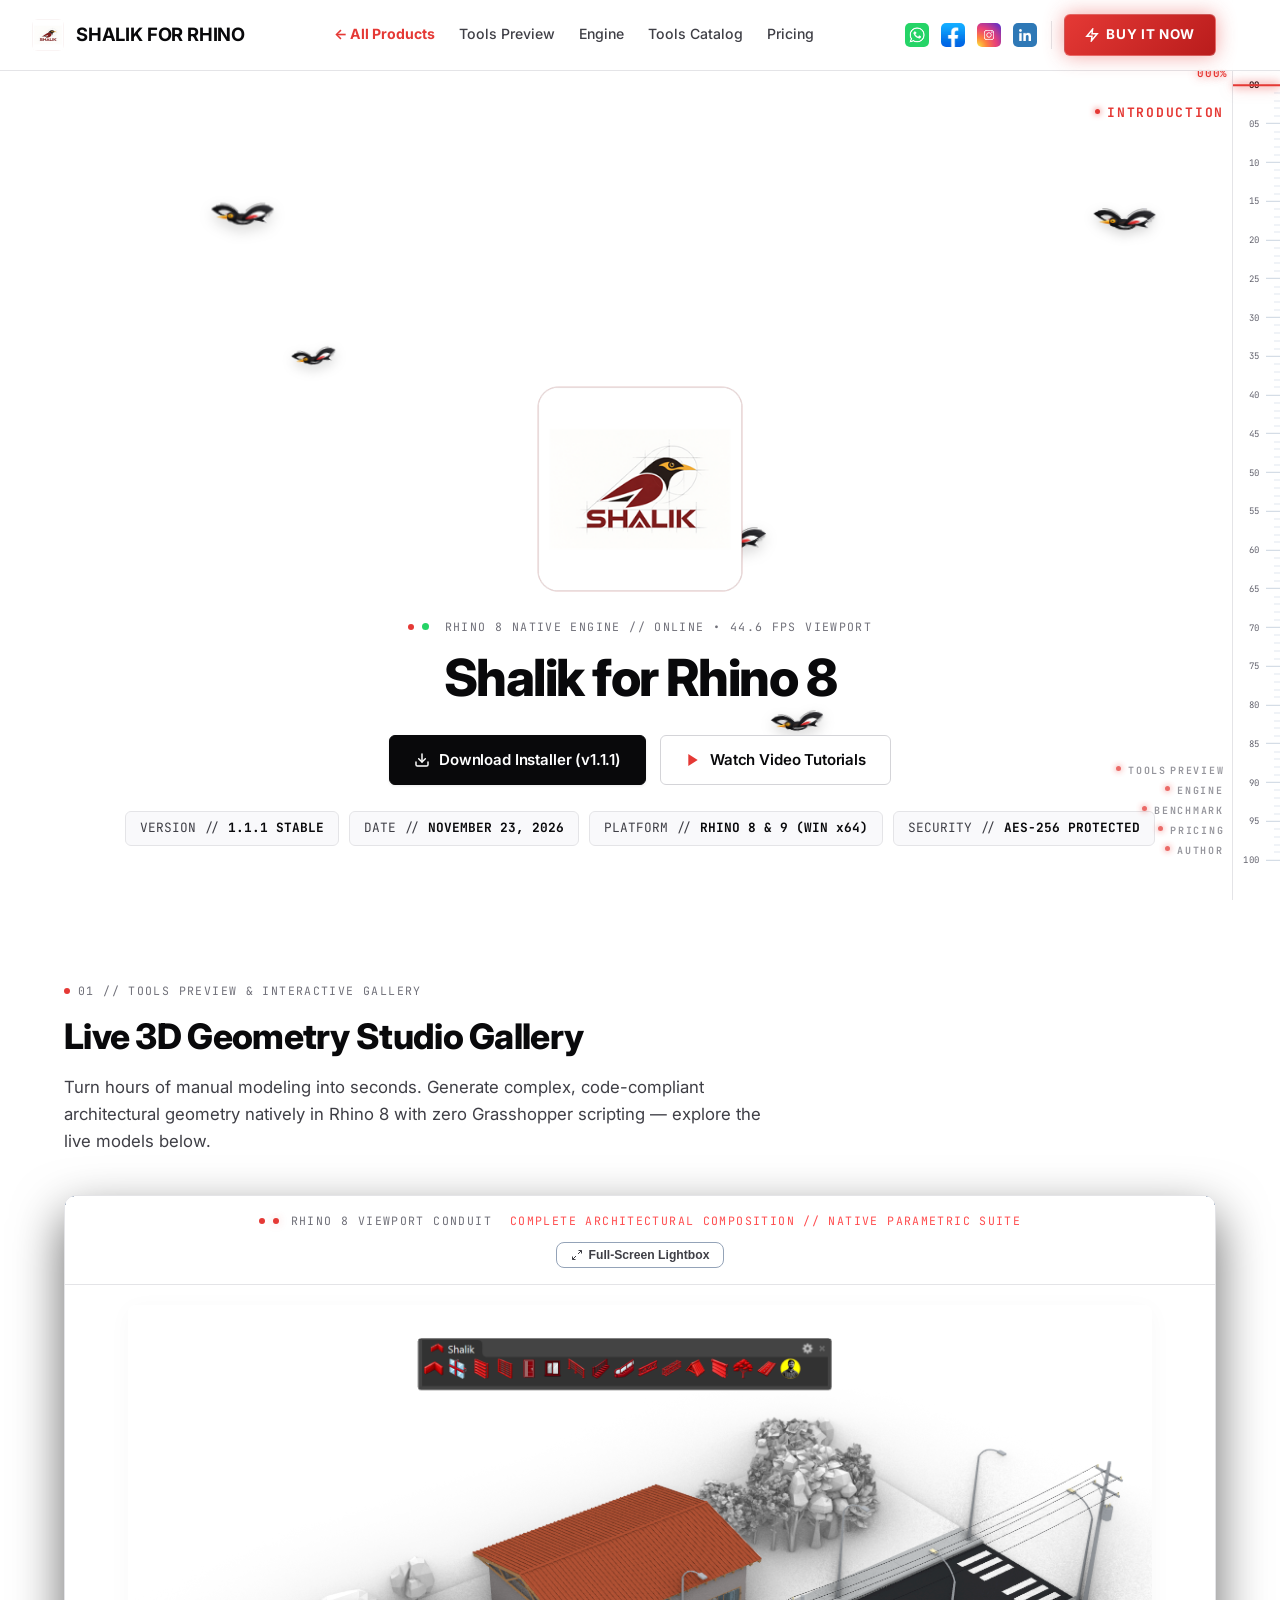
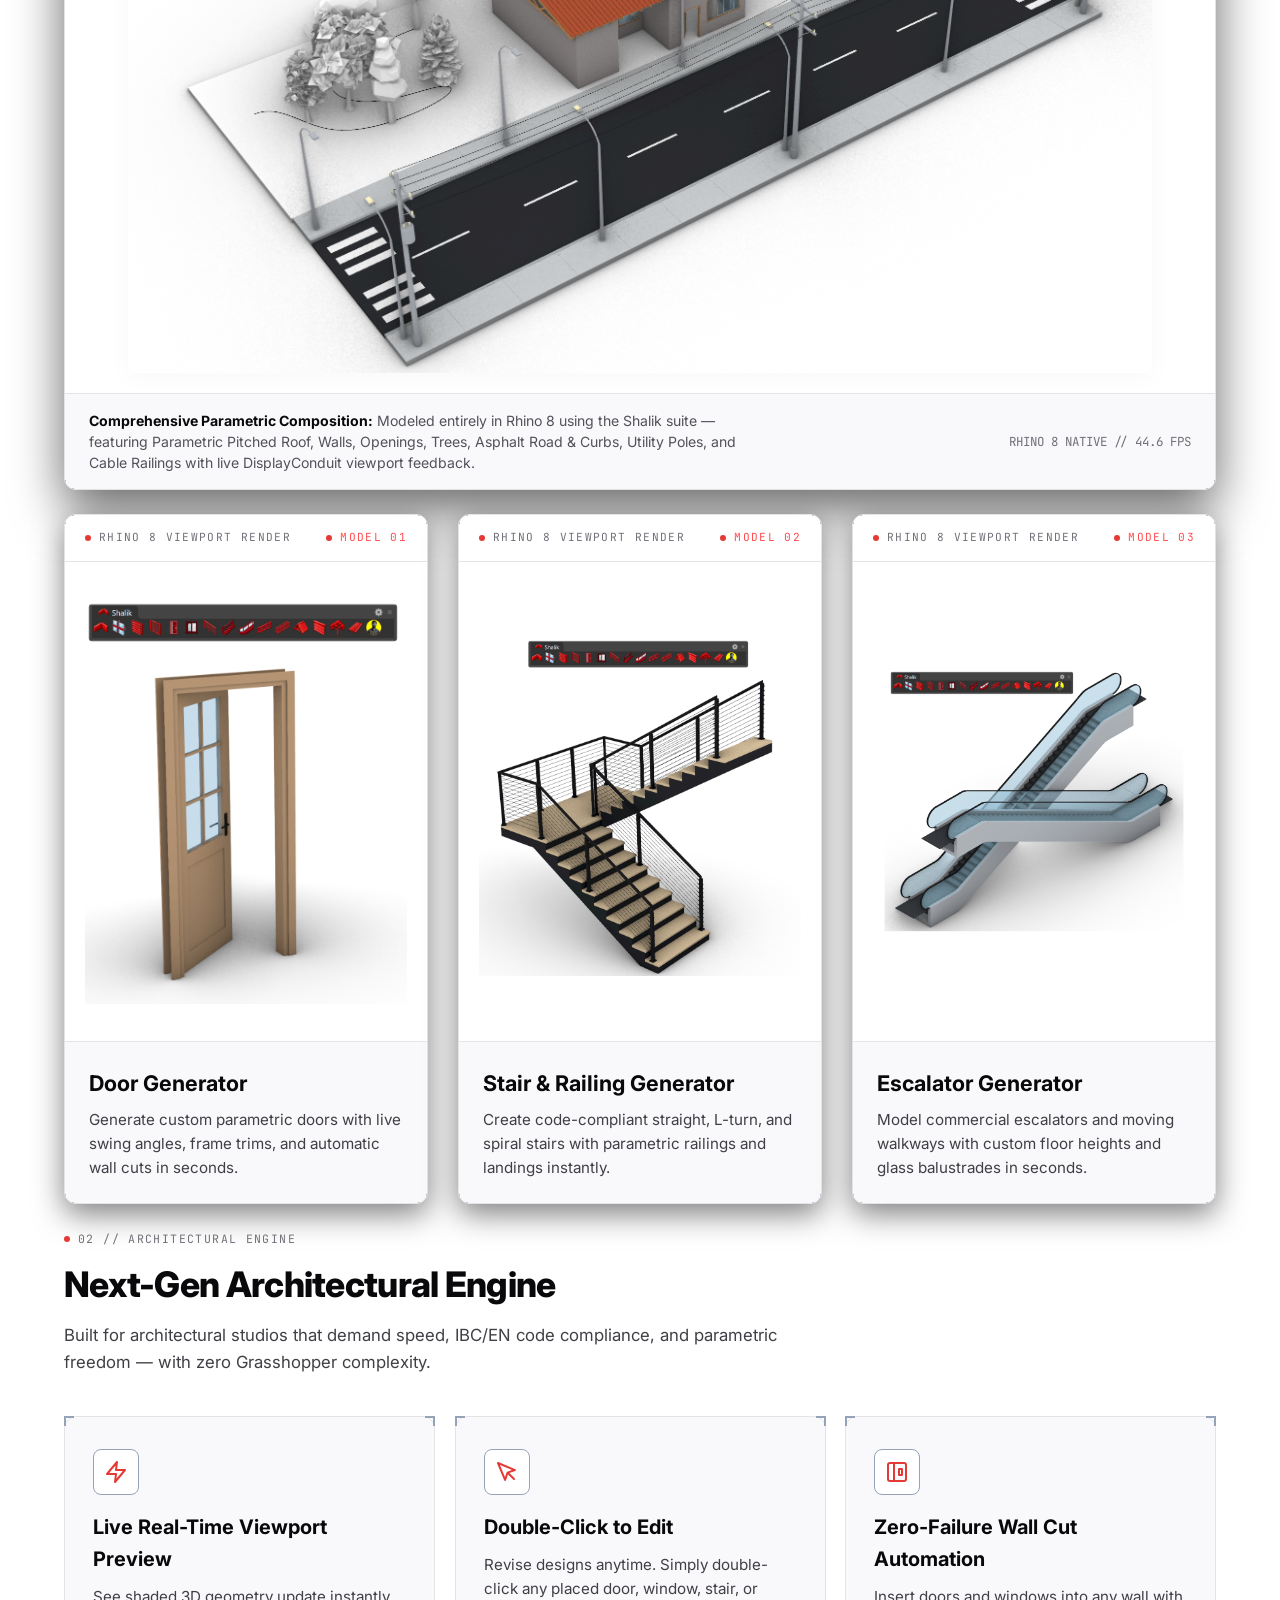
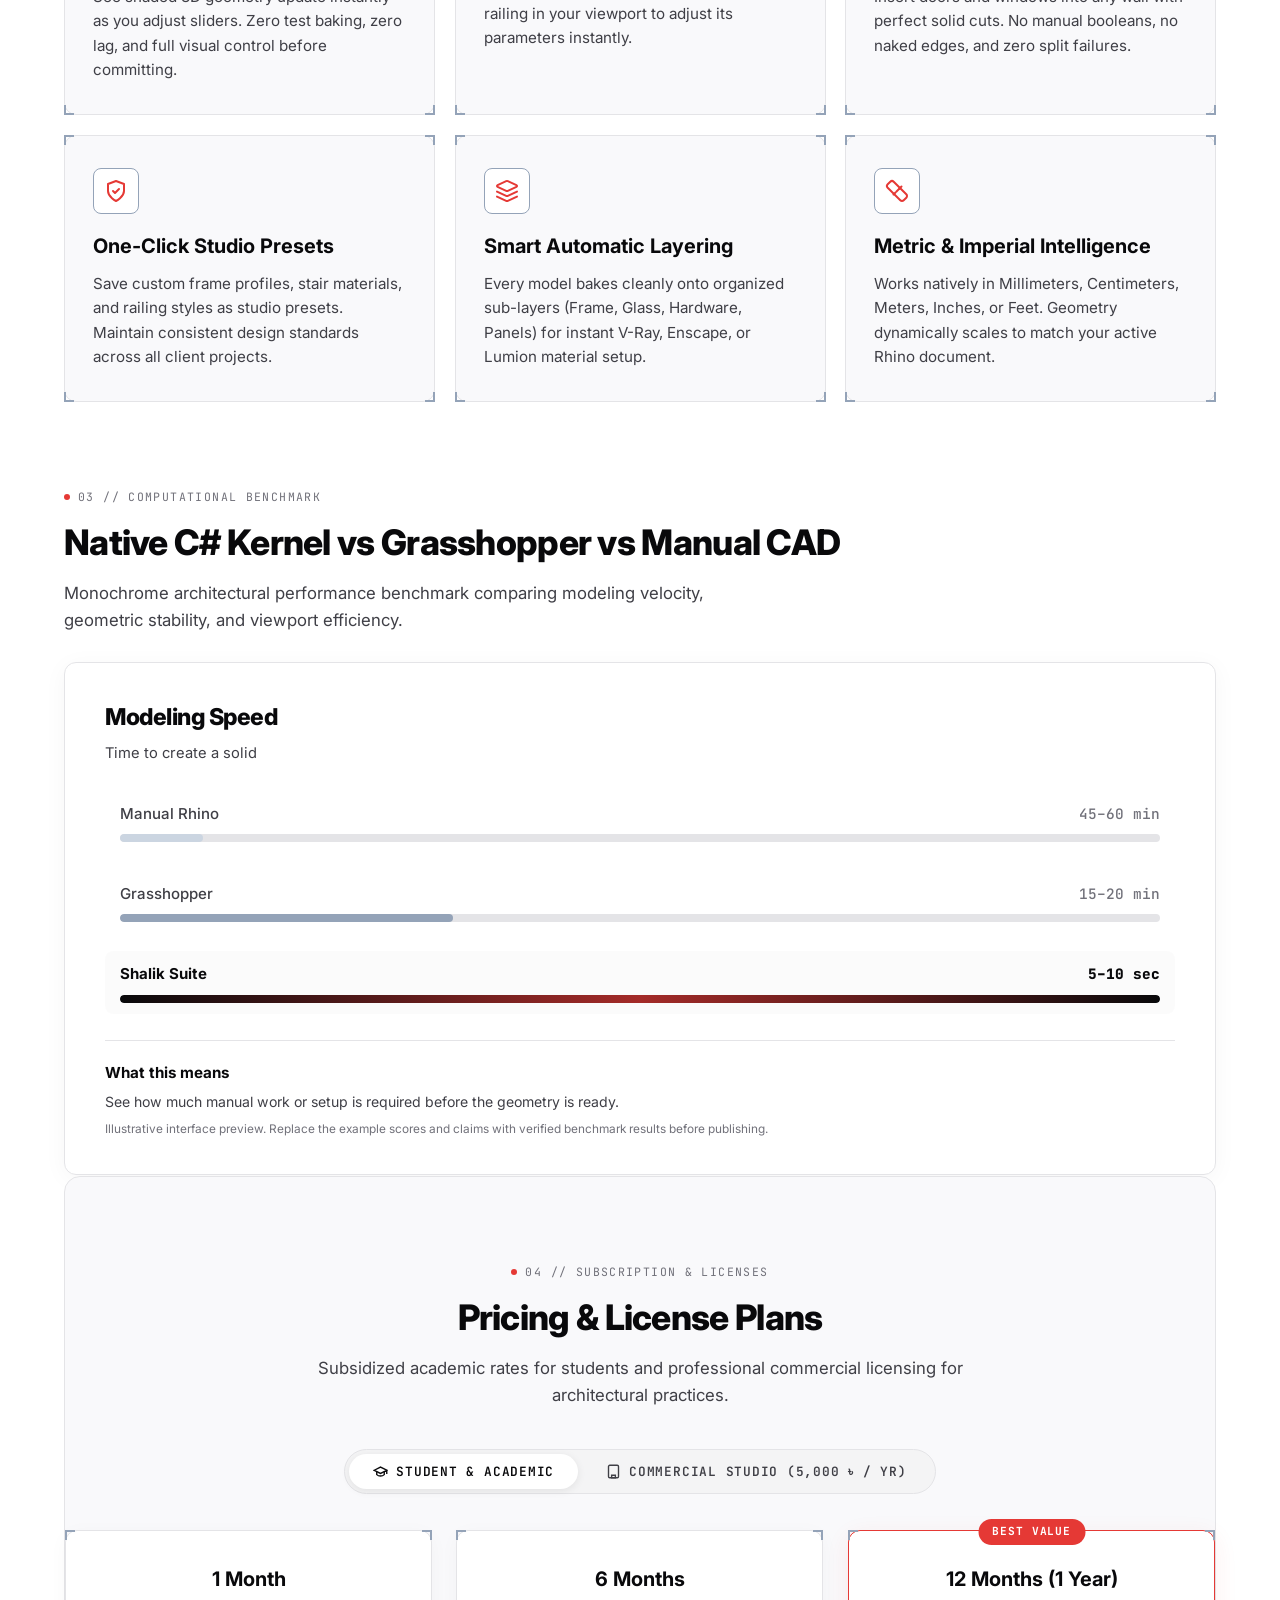
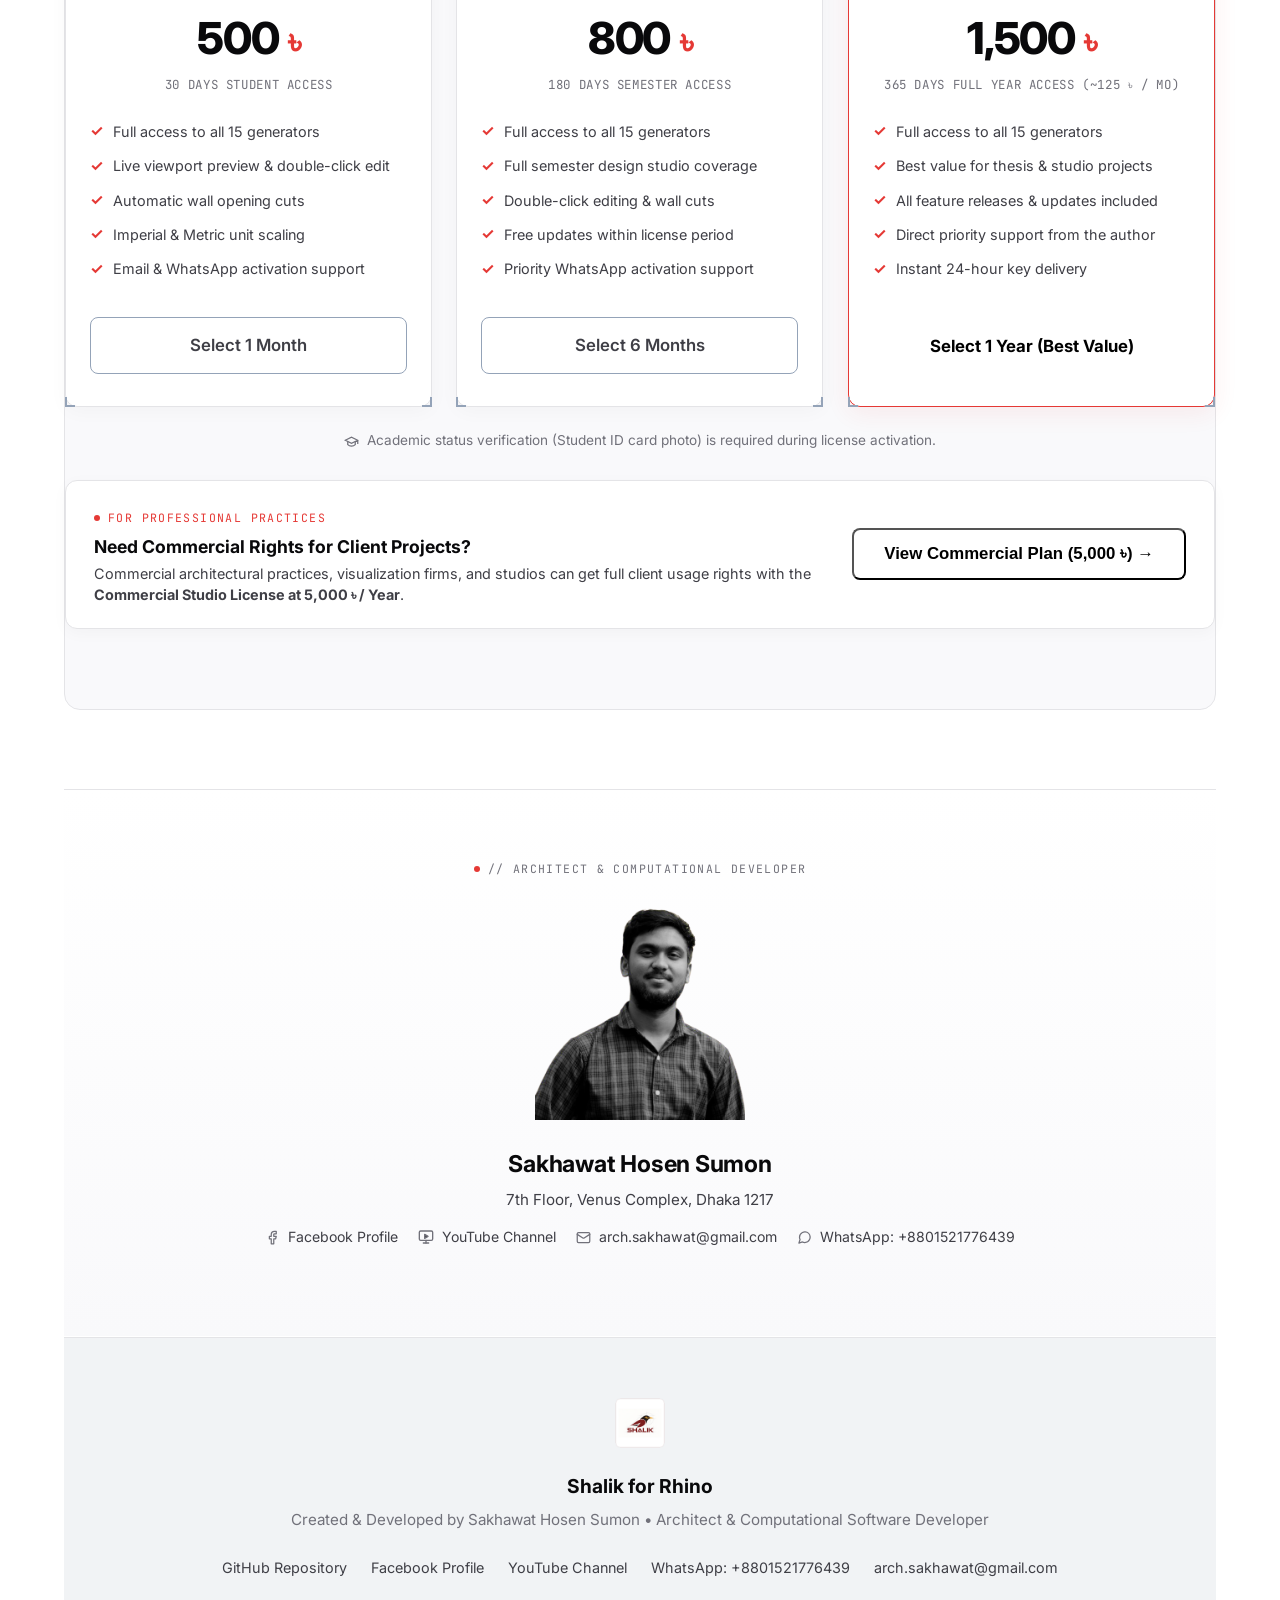
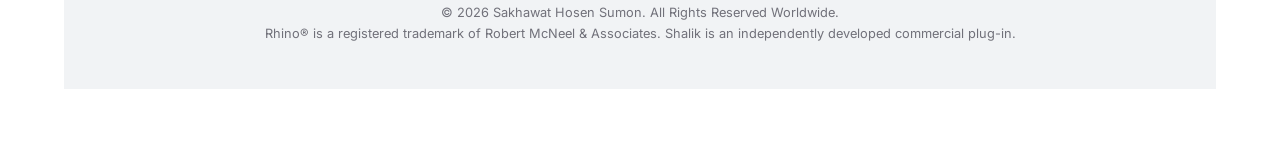
==== commit 6da405bd: "release(v1.1.1): fix polyline Smart Wall per-segment creation and update portal website" ====
--- a/docs/index.html
+++ b/docs/index.html
@@ -66,14 +66,14 @@
     {
       "@context": "https://schema.org",
       "@type": "SoftwareApplication",
-      "name": "Shalik for Rhino 8",
+      "name": "Shalik for Rhino 8 & 9",
       "operatingSystem": "Windows 10, Windows 11 (64-bit)",
       "applicationCategory": "DesignApplication",
       "applicationSubCategory": "CAD Architectural 3D Modeling Plug-in",
-      "softwareVersion": "1.1.0",
-      "datePublished": "2026-10-31",
-      "downloadUrl": "https://github.com/arch-sakhawat/SHALIK-For-Rhino/raw/main/Shalik-1.1.0-Setup.exe",
-      "fileSize": "4.15MB",
+      "softwareVersion": "1.1.1",
+      "datePublished": "2026-11-23",
+      "downloadUrl": "https://github.com/arch-sakhawat/SHALIK-For-Rhino/raw/main/Shalik-1.1.1-Setup.exe",
+      "fileSize": "8.91MB",
       "author": {
         "@type": "Person",
         "name": "Sakhawat Hosen Sumon",
@@ -81,7 +81,7 @@
         "email": "arch.sakhawat@gmail.com",
         "url": "https://www.facebook.com/sakhawat.sumon2"
       },
-      "description": "Professional parametric architectural modeling suite built natively for McNeel Rhinoceros 8. Generates doors, windows, stairs, railings, curtain walls, and space trusses with live viewport display conduit previews and double-click editing.",
+      "description": "Professional parametric architectural modeling suite built natively for McNeel Rhinoceros 8 & 9. Generates seamless VisualARQ-style Smart Walls with interactive drag arrows & 45° auto-miter joins, doors, windows, stairs, railings, curtain walls, and space trusses with live viewport display conduit previews and double-click editing.",
       "offers": {
         "@type": "AggregateOffer",
         "priceCurrency": "BDT",
@@ -323,9 +323,9 @@
     </div>
 
     <div class="cta-container">
-        <a href="https://github.com/arch-sakhawat/SHALIK-For-Rhino/raw/main/Shalik-1.1.0-Setup.exe" class="btn-hero-download" title="Download Shalik for Rhino 8 Installer">
+        <a href="https://github.com/arch-sakhawat/SHALIK-For-Rhino/raw/main/Shalik-1.1.1-Setup.exe" class="btn-hero-download" title="Download Shalik for Rhino 8 & 9 Installer">
             <svg class="ui-icon" width="16" height="16" viewBox="0 0 24 24" fill="none" stroke="currentColor" stroke-width="2.2" stroke-linecap="round" stroke-linejoin="round"><path d="M21 15v4a2 2 0 0 1-2 2H5a2 2 0 0 1-2-2v-4"></path><polyline points="7 10 12 15 17 10"></polyline><line x1="12" y1="15" x2="12" y2="3"></line></svg>
-            <span>Download Installer (v1.1.0)</span>
+            <span>Download Installer (v1.1.1)</span>
         </a>
         <a href="https://www.youtube.com/@archsakhawat" target="_blank" rel="noopener noreferrer" class="btn-hero-tutorial" title="Watch Video Tutorials on YouTube">
             <svg class="ui-icon" width="16" height="16" viewBox="0 0 24 24" fill="currentColor"><polygon points="5 3 19 12 5 21 5 3"></polygon></svg>
@@ -334,9 +334,9 @@
     </div>
 
     <div class="meta-strip">
-        <span class="meta-pill">VERSION // <b>1.1.0 STABLE</b></span>
-        <span class="meta-pill">DATE // <b>OCTOBER 31, 2026</b></span>
-        <span class="meta-pill">PLATFORM // <b>RHINO 8.0+ (WIN x64)</b></span>
+        <span class="meta-pill">VERSION // <b>1.1.1 STABLE</b></span>
+        <span class="meta-pill">DATE // <b>NOVEMBER 23, 2026</b></span>
+        <span class="meta-pill">PLATFORM // <b>RHINO 8 &amp; 9 (WIN x64)</b></span>
         <span class="meta-pill">SECURITY // <b>AES-256 PROTECTED</b></span>
     </div>
 
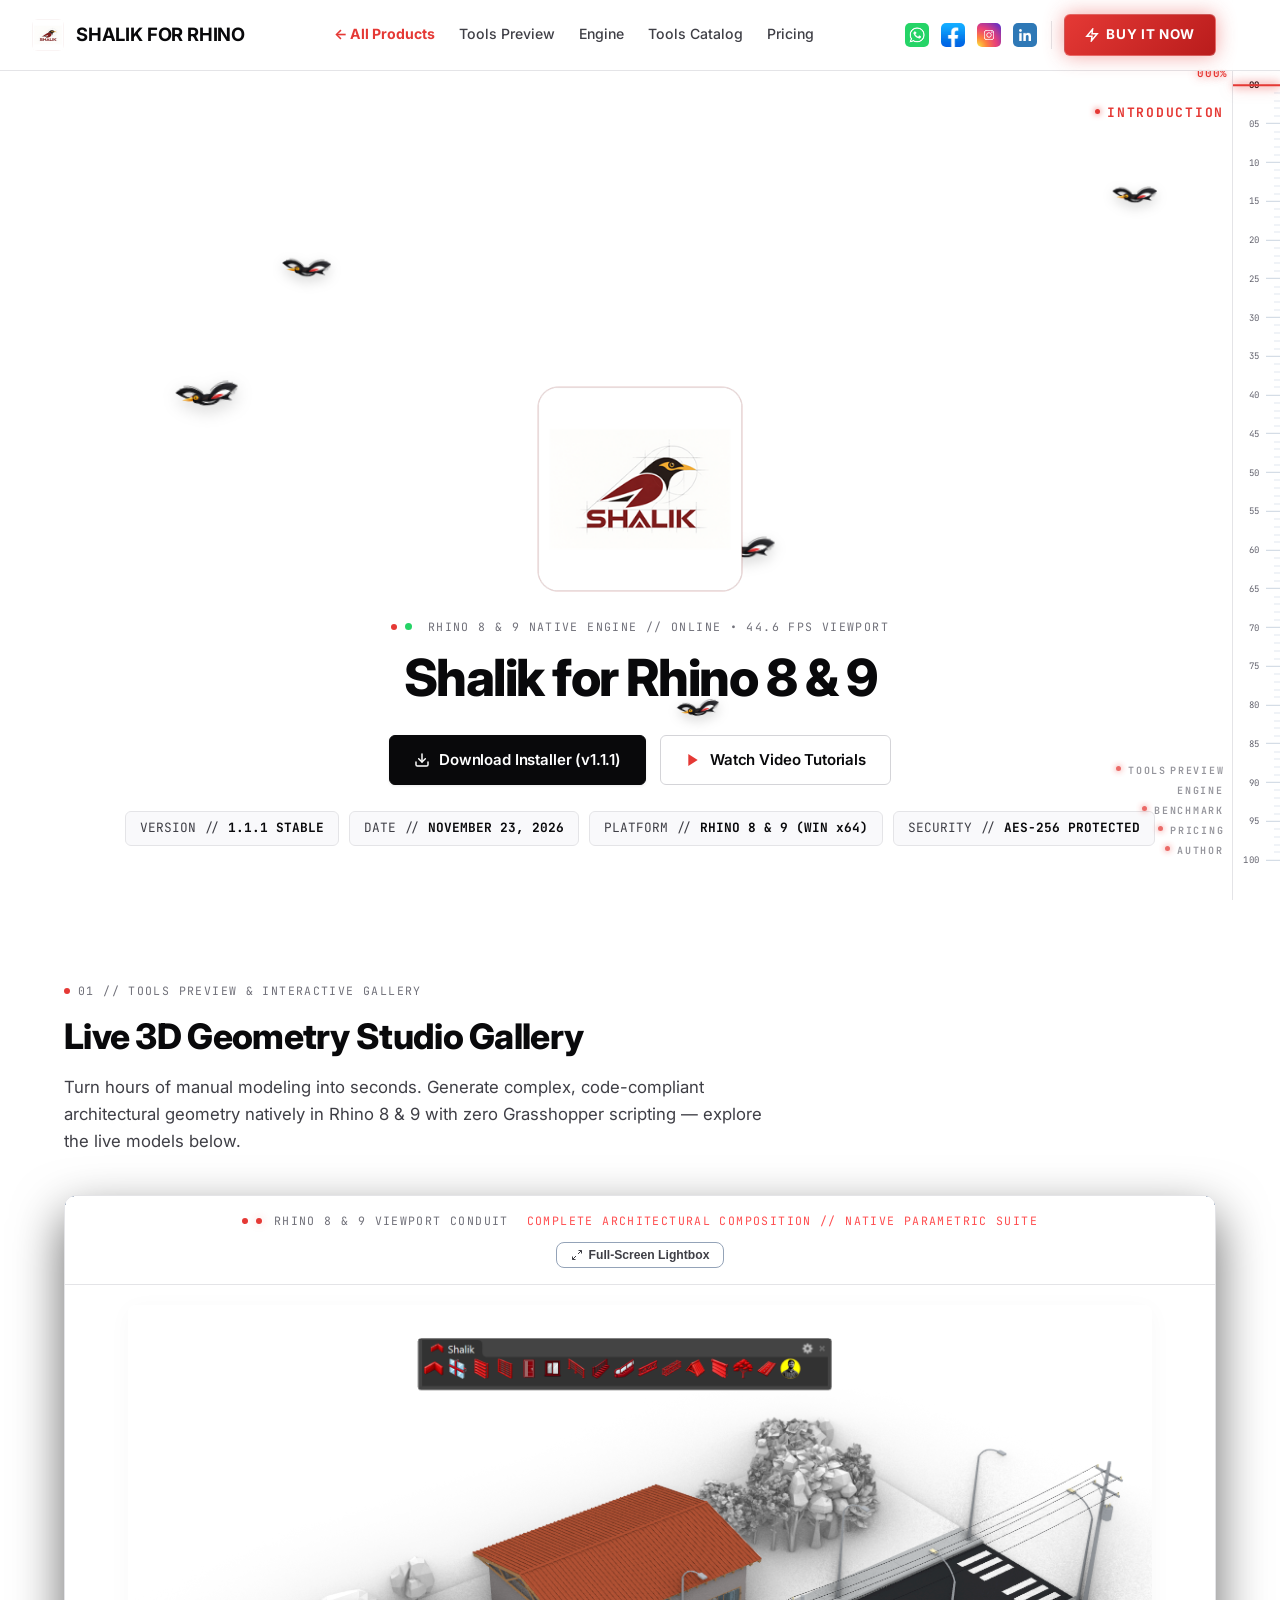
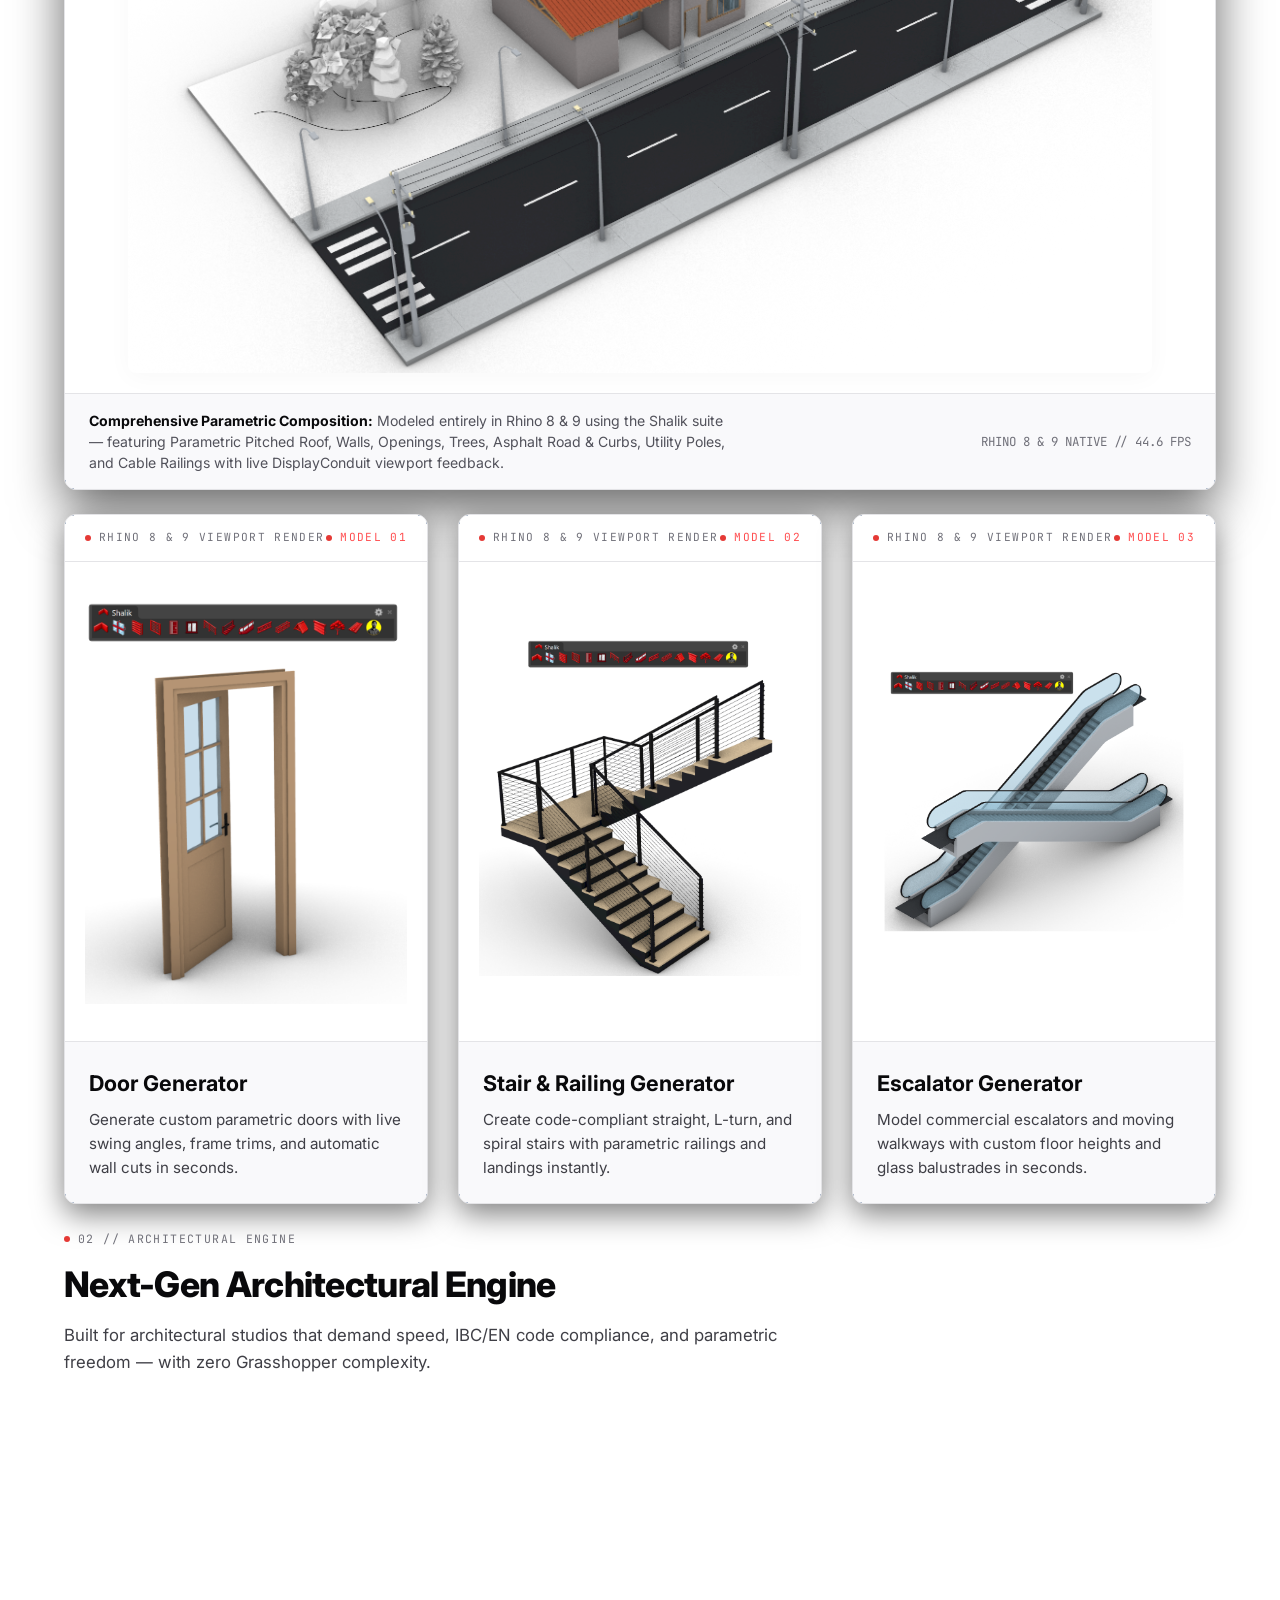
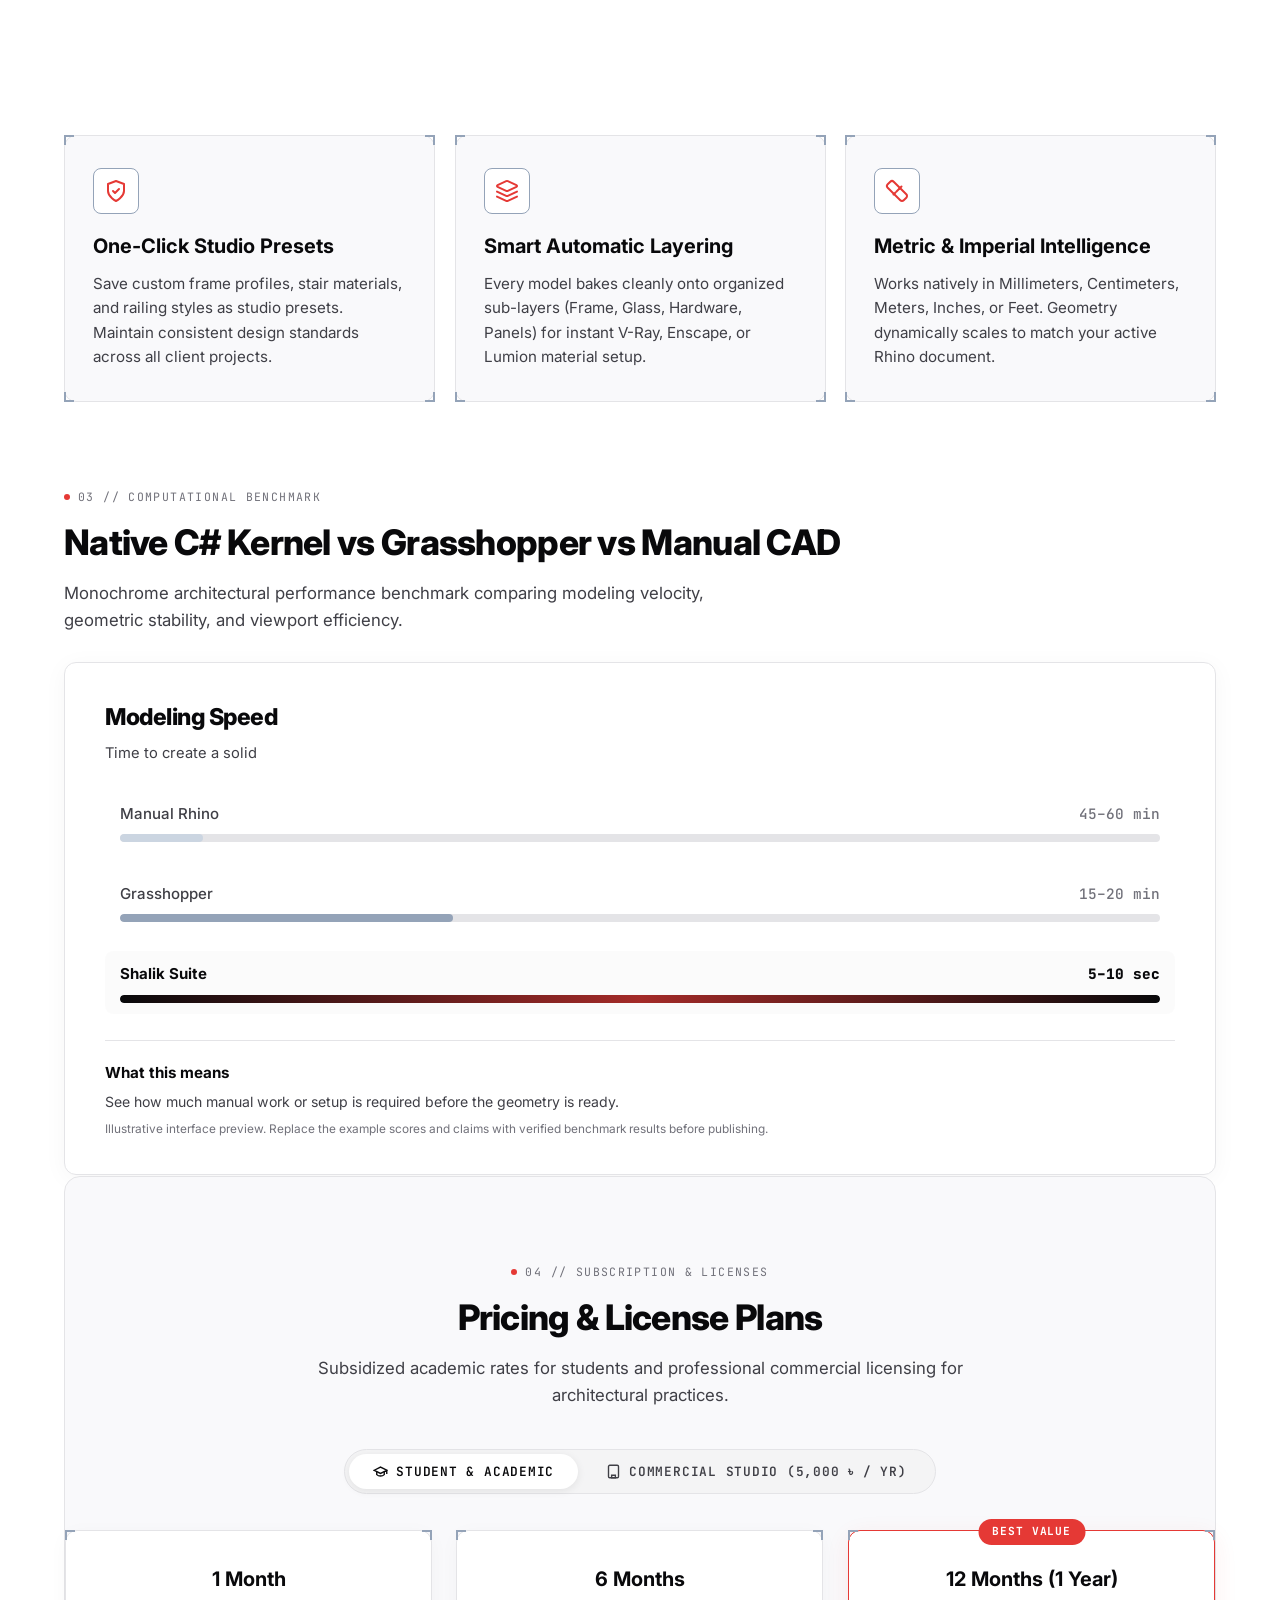
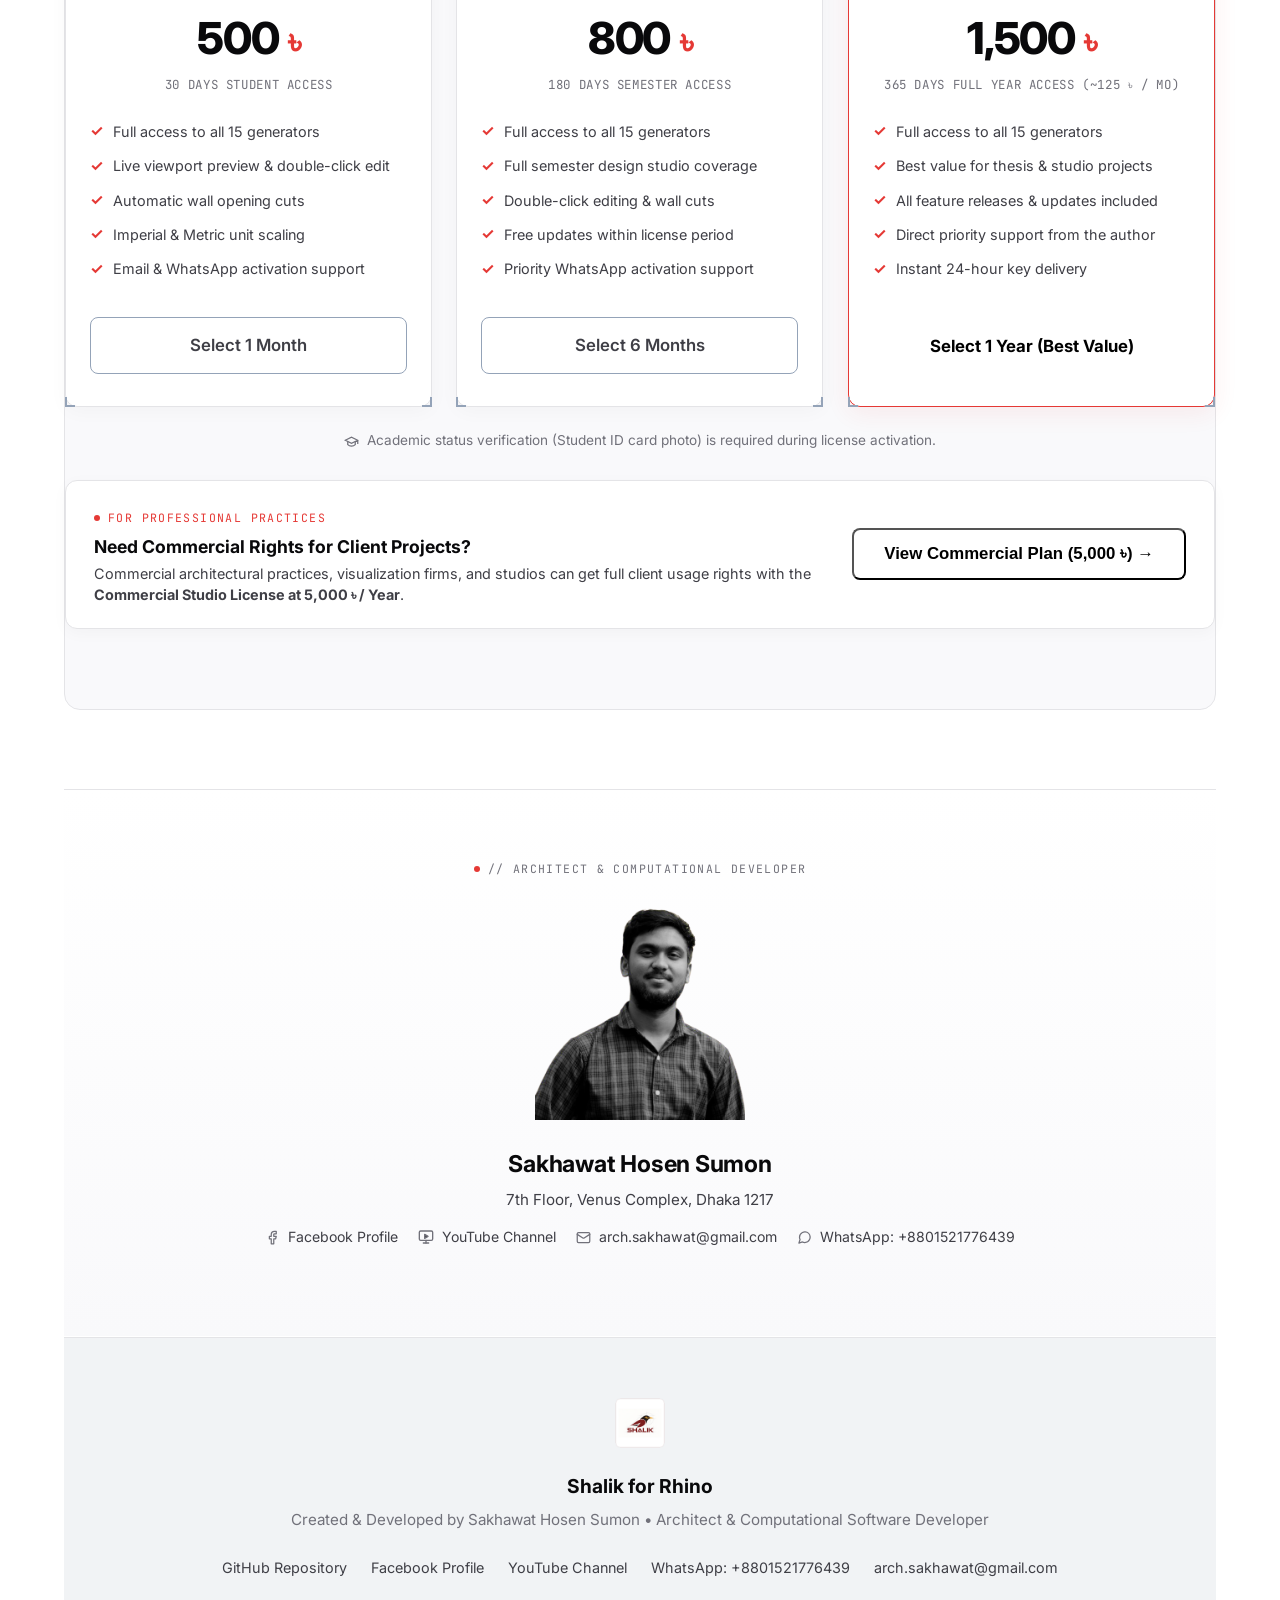
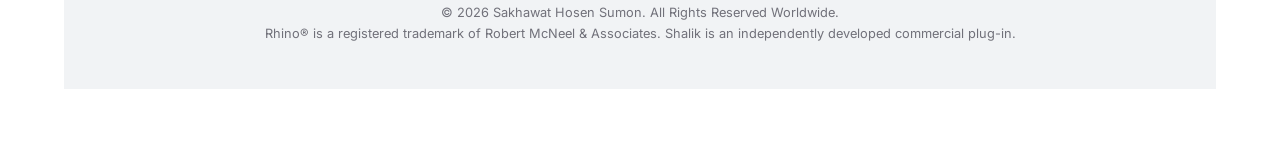
==== commit 72470400: "docs: update website copy and metadata for Rhino 8 & 9 compatibility and sync v1.1.1 bundle" ====
--- a/docs/index.html
+++ b/docs/index.html
@@ -23,7 +23,7 @@
     <meta charset="UTF-8">
     <meta name="viewport" content="width=device-width, initial-scale=1.0">
     
-    <title>Shalik for Rhino 8 &mdash; Parametric Architectural Modeling Suite & BIM Tools</title>
+    <title>Shalik for Rhino 8 &amp; 9 &mdash; Parametric Architectural Modeling Suite & BIM Tools</title>
     
     <!-- Canonical Script Redirect for Trailing Slash -->
     <script>
@@ -33,9 +33,9 @@
     </script>
 
     <!-- SEO Meta Tags -->
-    <meta name="title" content="Shalik for Rhino 8 &mdash; Parametric Architectural Modeling Suite & BIM Tools">
-    <meta name="description" content="Download Shalik for Rhino 8: High-performance parametric architectural suite by Architect Sakhawat Hosen Sumon. Create parametric doors, windows, stairs, railings, walls, curtain walls, and space trusses in Rhinoceros 8 with live viewport preview, double-click editing, and auto wall cuts.">
-    <meta name="keywords" content="Shalik, Rhino 8, Rhino 8 plugin, Rhino architecture, Rhino door generator, Rhino window generator, Rhino stair generator, Rhino railing generator, Rhino parametric wall, Rhino curtain wall, Rhino space truss, Rhinoceros 8 BIM, architectural modeling, Sakhawat Hosen Sumon, Rhino parametric architecture tools, Grasshopper alternative, architectural software">
+    <meta name="title" content="Shalik for Rhino 8 &amp; 9 &mdash; Parametric Architectural Modeling Suite & BIM Tools">
+    <meta name="description" content="Download Shalik for Rhino 8 &amp; 9: High-performance parametric architectural suite by Architect Sakhawat Hosen Sumon. Create parametric doors, windows, stairs, railings, walls, curtain walls, and space trusses in Rhinoceros 8 &amp; 9 with live viewport preview, double-click editing, and auto wall cuts.">
+    <meta name="keywords" content="Shalik, Rhino 8, Rhino 9, Rhino 8 and 9 plugin, Rhino architecture, Rhino door generator, Rhino window generator, Rhino stair generator, Rhino railing generator, Rhino parametric wall, Rhino curtain wall, Rhino space truss, Rhinoceros 8 BIM, Rhinoceros 9 BIM, architectural modeling, Sakhawat Hosen Sumon, Rhino parametric architecture tools, Grasshopper alternative, architectural software">
     <meta name="author" content="Sakhawat Hosen Sumon">
     <meta name="robots" content="index, follow, max-snippet:-1, max-image-preview:large, max-video-preview:-1">
     <link rel="canonical" href="https://arch-sakhawat.github.io/SHALIK-For-Rhino/">
@@ -43,15 +43,15 @@
     <!-- Open Graph / Facebook -->
     <meta property="og:type" content="website">
     <meta property="og:url" content="https://arch-sakhawat.github.io/SHALIK-For-Rhino/">
-    <meta property="og:title" content="Shalik for Rhino 8 &mdash; Parametric Architectural Suite & BIM Generator">
-    <meta property="og:description" content="Generate parametric doors, windows, stairs, railings, and structural frames in Rhino 8 in seconds with real-time viewport feedback. Created by Sakhawat Hosen Sumon.">
+    <meta property="og:title" content="Shalik for Rhino 8 &amp; 9 &mdash; Parametric Architectural Suite & BIM Generator">
+    <meta property="og:description" content="Generate parametric doors, windows, stairs, railings, and structural frames in Rhino 8 &amp; 9 in seconds with real-time viewport feedback. Created by Sakhawat Hosen Sumon.">
     <meta property="og:image" content="https://arch-sakhawat.github.io/SHALIK-For-Rhino/assets/icon.png">
 
     <!-- Twitter Card -->
     <meta name="twitter:card" content="summary_large_image">
     <meta name="twitter:url" content="https://arch-sakhawat.github.io/SHALIK-For-Rhino/">
-    <meta name="twitter:title" content="Shalik for Rhino 8 &mdash; Parametric Architecture Generator">
-    <meta name="twitter:description" content="Parametric Architectural Modeling Suite for McNeel Rhinoceros 8. Interactive live preview, IBC/EN code compliance, and instant wall cuts.">
+    <meta name="twitter:title" content="Shalik for Rhino 8 &amp; 9 &mdash; Parametric Architecture Generator">
+    <meta name="twitter:description" content="Parametric Architectural Modeling Suite for McNeel Rhinoceros 8 &amp; 9. Interactive live preview, IBC/EN code compliance, and instant wall cuts.">
     <meta name="twitter:image" content="https://arch-sakhawat.github.io/SHALIK-For-Rhino/assets/icon.png">
 
     <link rel="icon" type="image/x-icon" href="assets/setup.ico">
@@ -290,7 +290,7 @@
     </div>
     <div class="nav-actions">
         <div class="nav-social-group" title="Connect on Social Media">
-            <a href="https://wa.me/8801521776439?text=Hello%20Sakhawat,%20I%20want%20to%20activate%20Shalik%20for%20Rhino%208." target="_blank" rel="noopener noreferrer" class="nav-social-btn" title="Chat on WhatsApp">
+            <a href="https://wa.me/8801521776439?text=Hello%20Sakhawat,%20I%20want%20to%20activate%20Shalik%20for%20Rhino%208%20%26%209." target="_blank" rel="noopener noreferrer" class="nav-social-btn" title="Chat on WhatsApp">
                 <img src="assets/social-whatsapp.png" alt="WhatsApp">
             </a>
             <a href="https://www.facebook.com/sakhawat.sumon2" target="_blank" rel="noopener noreferrer" class="nav-social-btn" title="Facebook Profile">
@@ -318,8 +318,8 @@
     <!-- Software Branding & Title -->
     <div>
         <img src="assets/icon.png" alt="Shalik Logo" class="shalik-brand-logo">
-        <div class="hud-label" style="margin-bottom: 12px;"><span class="status-pulse-dot"></span>RHINO 8 NATIVE ENGINE // ONLINE &bull; 44.6 FPS VIEWPORT</div>
-        <h1 class="hero-main-title">Shalik for Rhino 8</h1>
+        <div class="hud-label" style="margin-bottom: 12px;"><span class="status-pulse-dot"></span>RHINO 8 &amp; 9 NATIVE ENGINE // ONLINE &bull; 44.6 FPS VIEWPORT</div>
+        <h1 class="hero-main-title">Shalik for Rhino 8 &amp; 9</h1>
     </div>
 
     <div class="cta-container">
@@ -359,7 +359,7 @@
         <div class="section-header">
             <div class="hud-label">01 // TOOLS PREVIEW &amp; INTERACTIVE GALLERY</div>
             <h2>Live 3D Geometry Studio Gallery</h2>
-            <p>Turn hours of manual modeling into seconds. Generate complex, code-compliant architectural geometry natively in Rhino 8 with zero Grasshopper scripting &mdash; explore the live models below.</p>
+            <p>Turn hours of manual modeling into seconds. Generate complex, code-compliant architectural geometry natively in Rhino 8 &amp; 9 with zero Grasshopper scripting &mdash; explore the live models below.</p>
         </div>
 
         <!-- Single Featured 3D Showcase Display (Comprehensive Scene) -->
@@ -372,7 +372,7 @@
             <div class="slider-header-bar" style="display: flex; justify-content: space-between; align-items: center;">
                 <div class="hud-label">
                     <span style="display:inline-block;width:6px;height:6px;border-radius:50%;background:var(--accent-crimson-bright);box-shadow:0 0 8px var(--accent-crimson-glow);margin-right:4px;"></span>
-                    <span>RHINO 8 VIEWPORT CONDUIT</span>
+                    <span>RHINO 8 &amp; 9 VIEWPORT CONDUIT</span>
                     <span style="color: var(--accent-red-bright); margin-left: 10px;">COMPLETE ARCHITECTURAL COMPOSITION // NATIVE PARAMETRIC SUITE</span>
                 </div>
                 <button type="button" class="btn-artcraft-outline" onclick="openLightbox('assets/demo/demo_suite_overview.png')" style="padding: 5px 14px; font-size: 0.76rem; display: inline-flex; align-items: center; gap: 6px; cursor: pointer;">
@@ -382,15 +382,15 @@
             </div>
 
             <div class="slider-viewport" style="background: #ffffff; padding: 20px 24px; display: flex; align-items: center; justify-content: center; min-height: 520px;">
-                <img src="assets/demo/demo_suite_overview.png" alt="Shalik for Rhino 8 Comprehensive Parametric Architectural Suite" class="showcase-featured-img" style="max-width: 100%; height: auto; max-height: 680px; object-fit: contain; border-radius: 8px; cursor: zoom-in; box-shadow: 0 4px 24px rgba(0,0,0,0.03);" onclick="openLightbox(this.src)" title="Click to enlarge in full-screen Lightbox">
+                <img src="assets/demo/demo_suite_overview.png" alt="Shalik for Rhino 8 &amp; 9 Comprehensive Parametric Architectural Suite" class="showcase-featured-img" style="max-width: 100%; height: auto; max-height: 680px; object-fit: contain; border-radius: 8px; cursor: zoom-in; box-shadow: 0 4px 24px rgba(0,0,0,0.03);" onclick="openLightbox(this.src)" title="Click to enlarge in full-screen Lightbox">
             </div>
 
             <div class="slider-footer-bar" style="display: flex; justify-content: space-between; align-items: center; flex-wrap: wrap; gap: 12px;">
                 <div class="slider-caption-text" style="font-size: 0.88rem; color: var(--ink-secondary); line-height: 1.5; flex: 1; min-width: 280px;">
-                    <b>Comprehensive Parametric Composition:</b> Modeled entirely in Rhino 8 using the Shalik suite &mdash; featuring Parametric Pitched Roof, Walls, Openings, Trees, Asphalt Road &amp; Curbs, Utility Poles, and Cable Railings with live DisplayConduit viewport feedback.
+                    <b>Comprehensive Parametric Composition:</b> Modeled entirely in Rhino 8 &amp; 9 using the Shalik suite &mdash; featuring Parametric Pitched Roof, Walls, Openings, Trees, Asphalt Road &amp; Curbs, Utility Poles, and Cable Railings with live DisplayConduit viewport feedback.
                 </div>
                 <div style="font-family: var(--font-mono); font-size: 0.78rem; color: var(--ink-faint); white-space: nowrap;">
-                    RHINO 8 NATIVE // 44.6 FPS
+                    RHINO 8 &amp; 9 NATIVE // 44.6 FPS
                 </div>
             </div>
 
@@ -406,7 +406,7 @@
                 <span class="tick tick-bl"></span>
                 <span class="tick tick-br"></span>
                 <div class="showcase-header">
-                    <span class="hud-label">RHINO 8 VIEWPORT RENDER</span>
+                    <span class="hud-label">RHINO 8 &amp; 9 VIEWPORT RENDER</span>
                     <span class="hud-label" style="color: var(--accent-red-bright);">MODEL 01</span>
                 </div>
                 <div class="showcase-canvas-wrap zoom-magnifier-viewport">
@@ -425,7 +425,7 @@
                 <span class="tick tick-bl"></span>
                 <span class="tick tick-br"></span>
                 <div class="showcase-header">
-                    <span class="hud-label">RHINO 8 VIEWPORT RENDER</span>
+                    <span class="hud-label">RHINO 8 &amp; 9 VIEWPORT RENDER</span>
                     <span class="hud-label" style="color: var(--accent-red-bright);">MODEL 02</span>
                 </div>
                 <div class="showcase-canvas-wrap zoom-magnifier-viewport">
@@ -444,7 +444,7 @@
                 <span class="tick tick-bl"></span>
                 <span class="tick tick-br"></span>
                 <div class="showcase-header">
-                    <span class="hud-label">RHINO 8 VIEWPORT RENDER</span>
+                    <span class="hud-label">RHINO 8 &amp; 9 VIEWPORT RENDER</span>
                     <span class="hud-label" style="color: var(--accent-red-bright);">MODEL 03</span>
                 </div>
                 <div class="showcase-canvas-wrap zoom-magnifier-viewport">
@@ -721,7 +721,7 @@
                         <a href="buy.html?plan=commercial" class="btn-artcraft-solid" style="padding: 14px 34px; font-size: 0.95rem;">
                             Select Commercial License (5,000 &#2547; / Year)
                         </a>
-                        <a href="https://wa.me/8801521776439?text=Hello%20Architect%20Sakhawat%2C%20I%20am%20interested%20in%20a%20Commercial%20Studio%20license%20for%20Shalik%20Rhino%208." class="btn-artcraft-outline" target="_blank" rel="noopener">
+                        <a href="https://wa.me/8801521776439?text=Hello%20Architect%20Sakhawat%2C%20I%20am%20interested%20in%20a%20Commercial%20Studio%20license%20for%20Shalik%20Rhino%208%20%26%209." class="btn-artcraft-outline" target="_blank" rel="noopener">
                             Inquire on WhatsApp (+8801521776439)
                         </a>
                     </div>
@@ -730,7 +730,7 @@
                         <span>&bull;</span>
                         <span>&#128196; Official commercial invoice / tax receipt provided</span>
                         <span>&bull;</span>
-                        <span>&#128274; Valid for Rhino 8 on Windows</span>
+                        <span>&#128274; Valid for Rhino 8 &amp; 9 on Windows</span>
                     </div>
                 </div>
 
